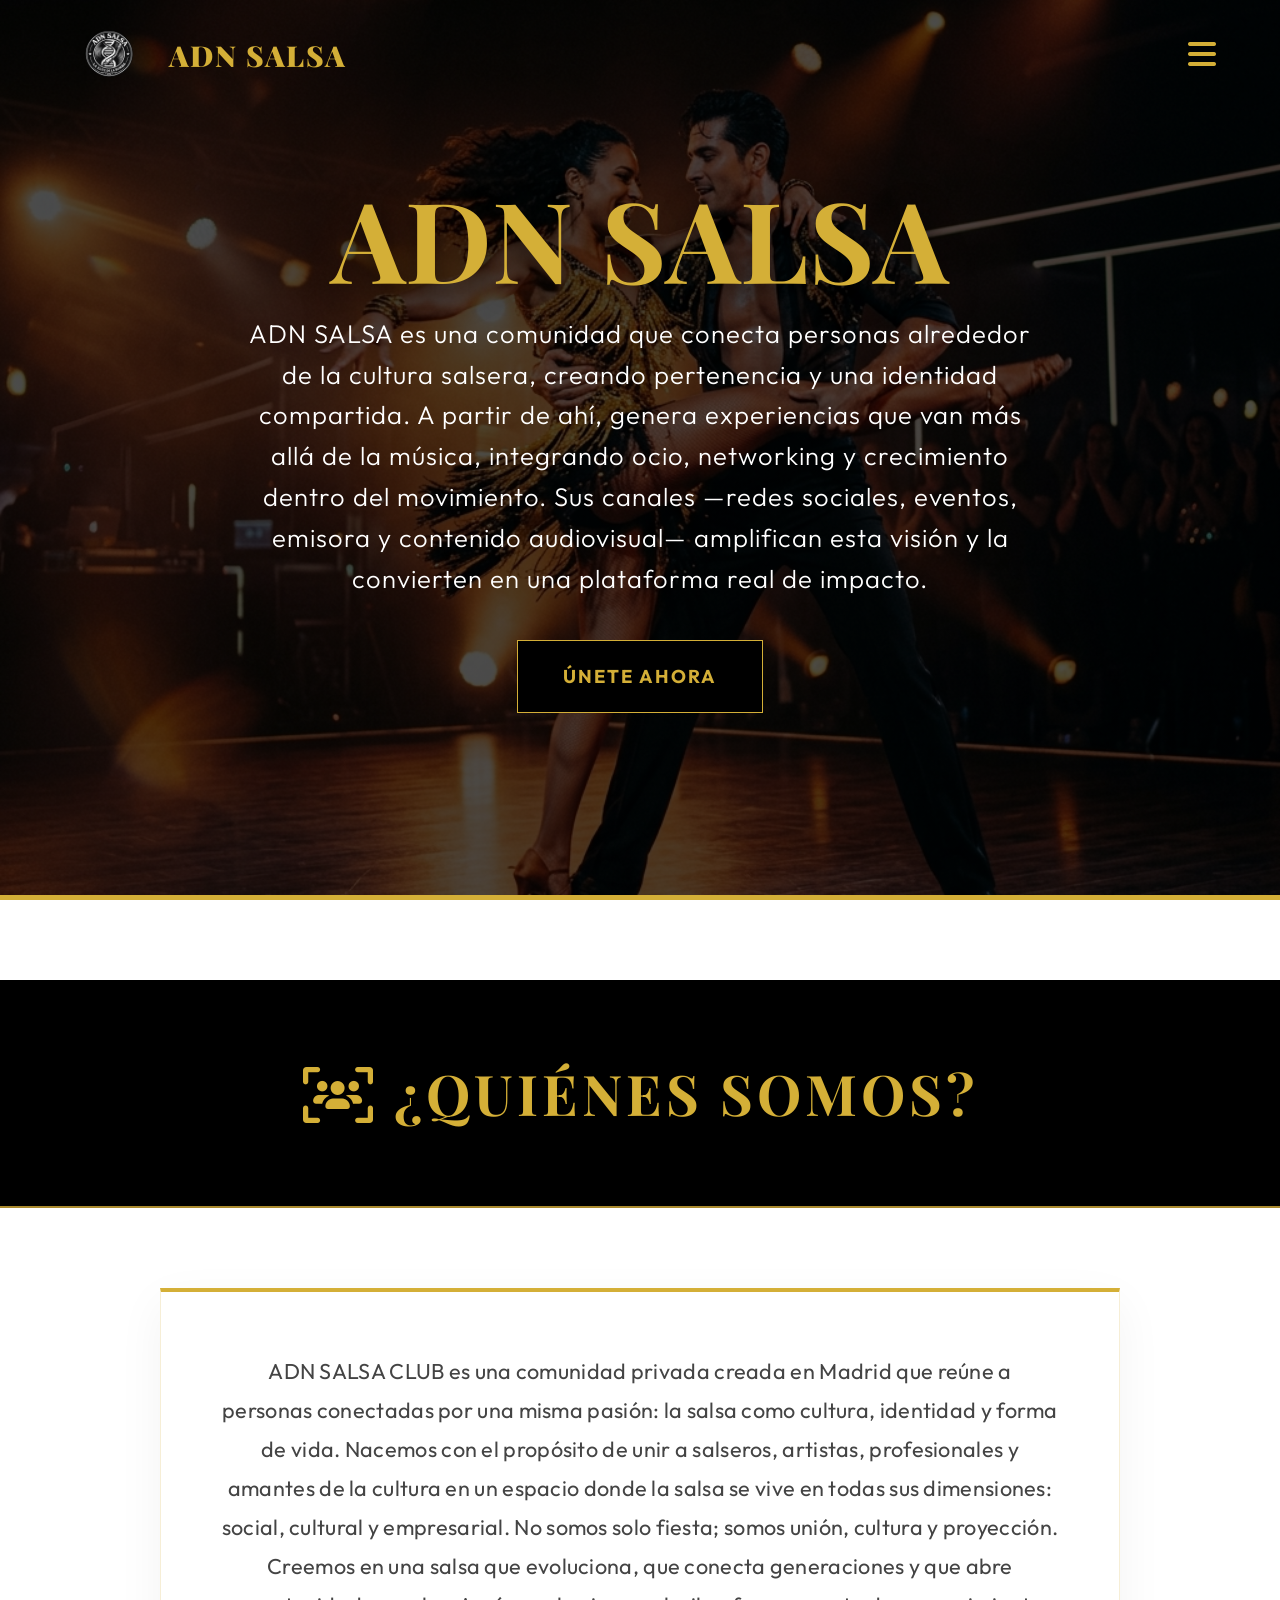
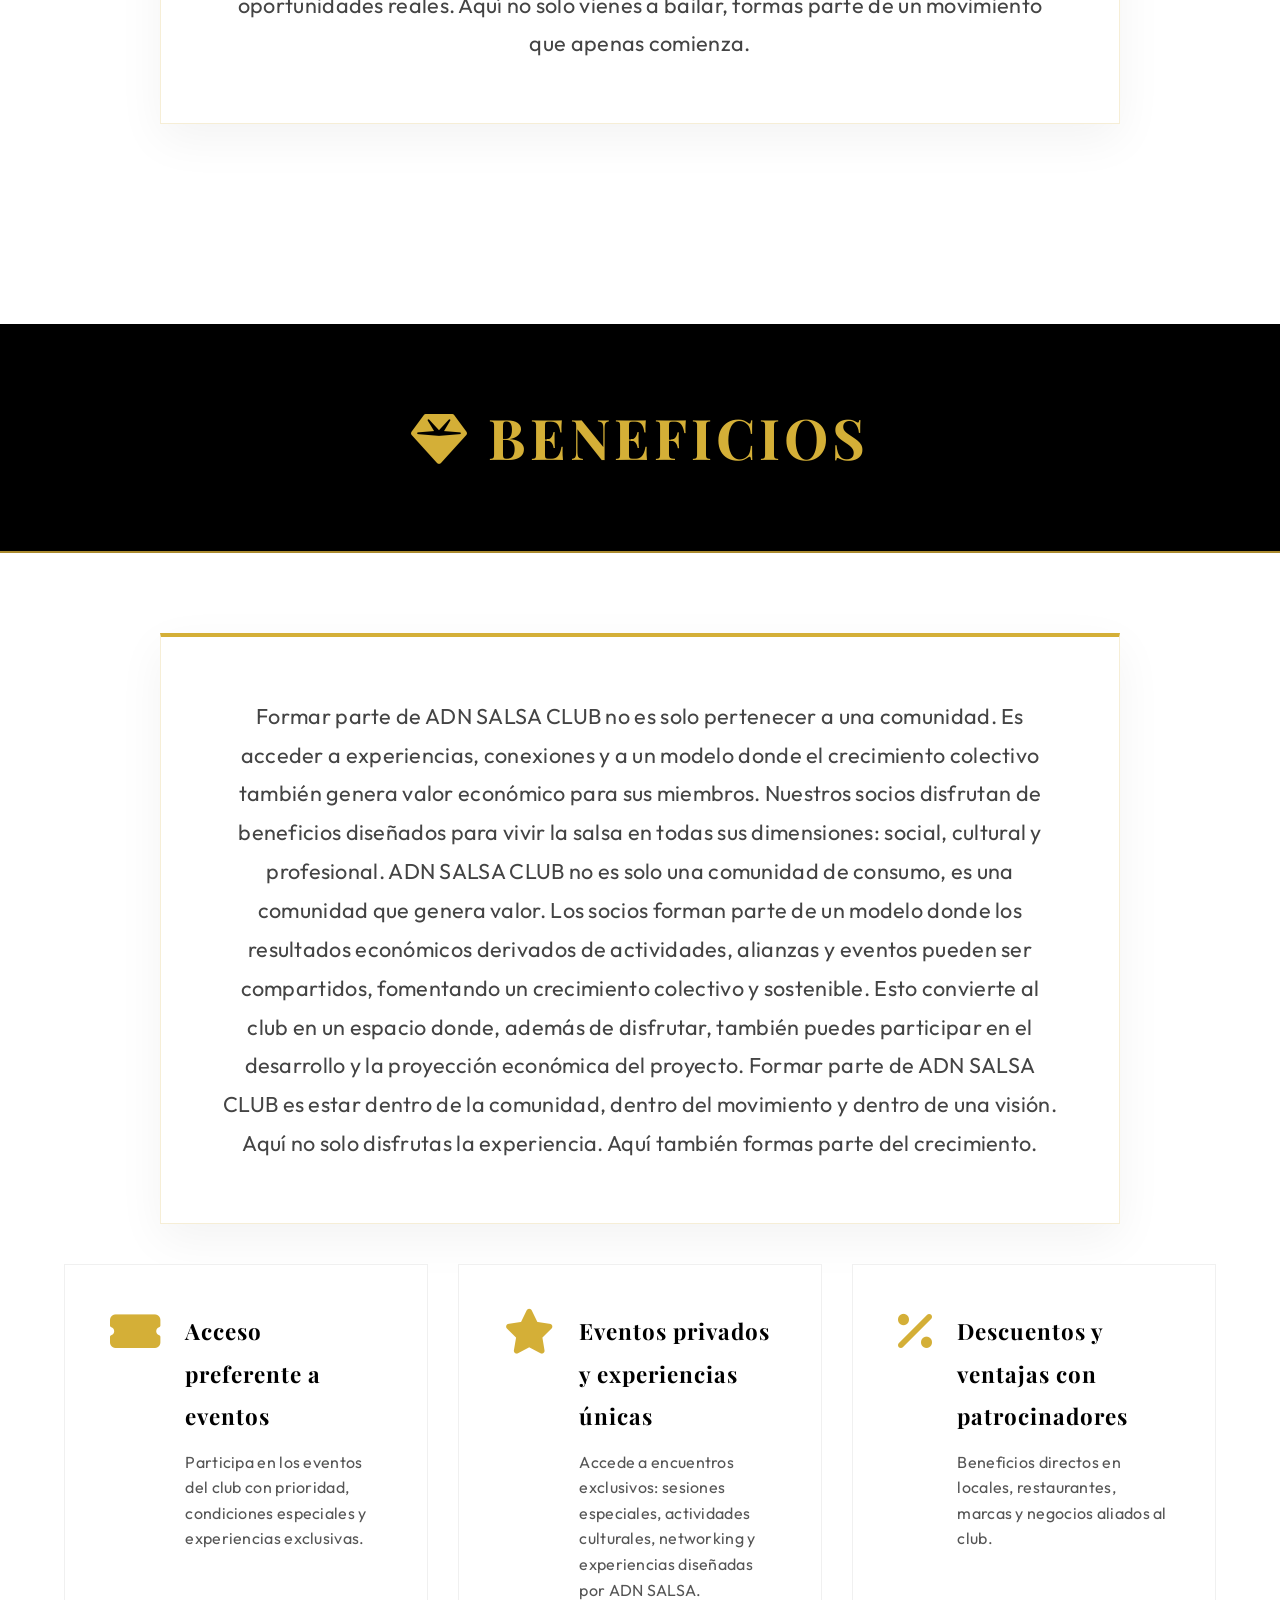
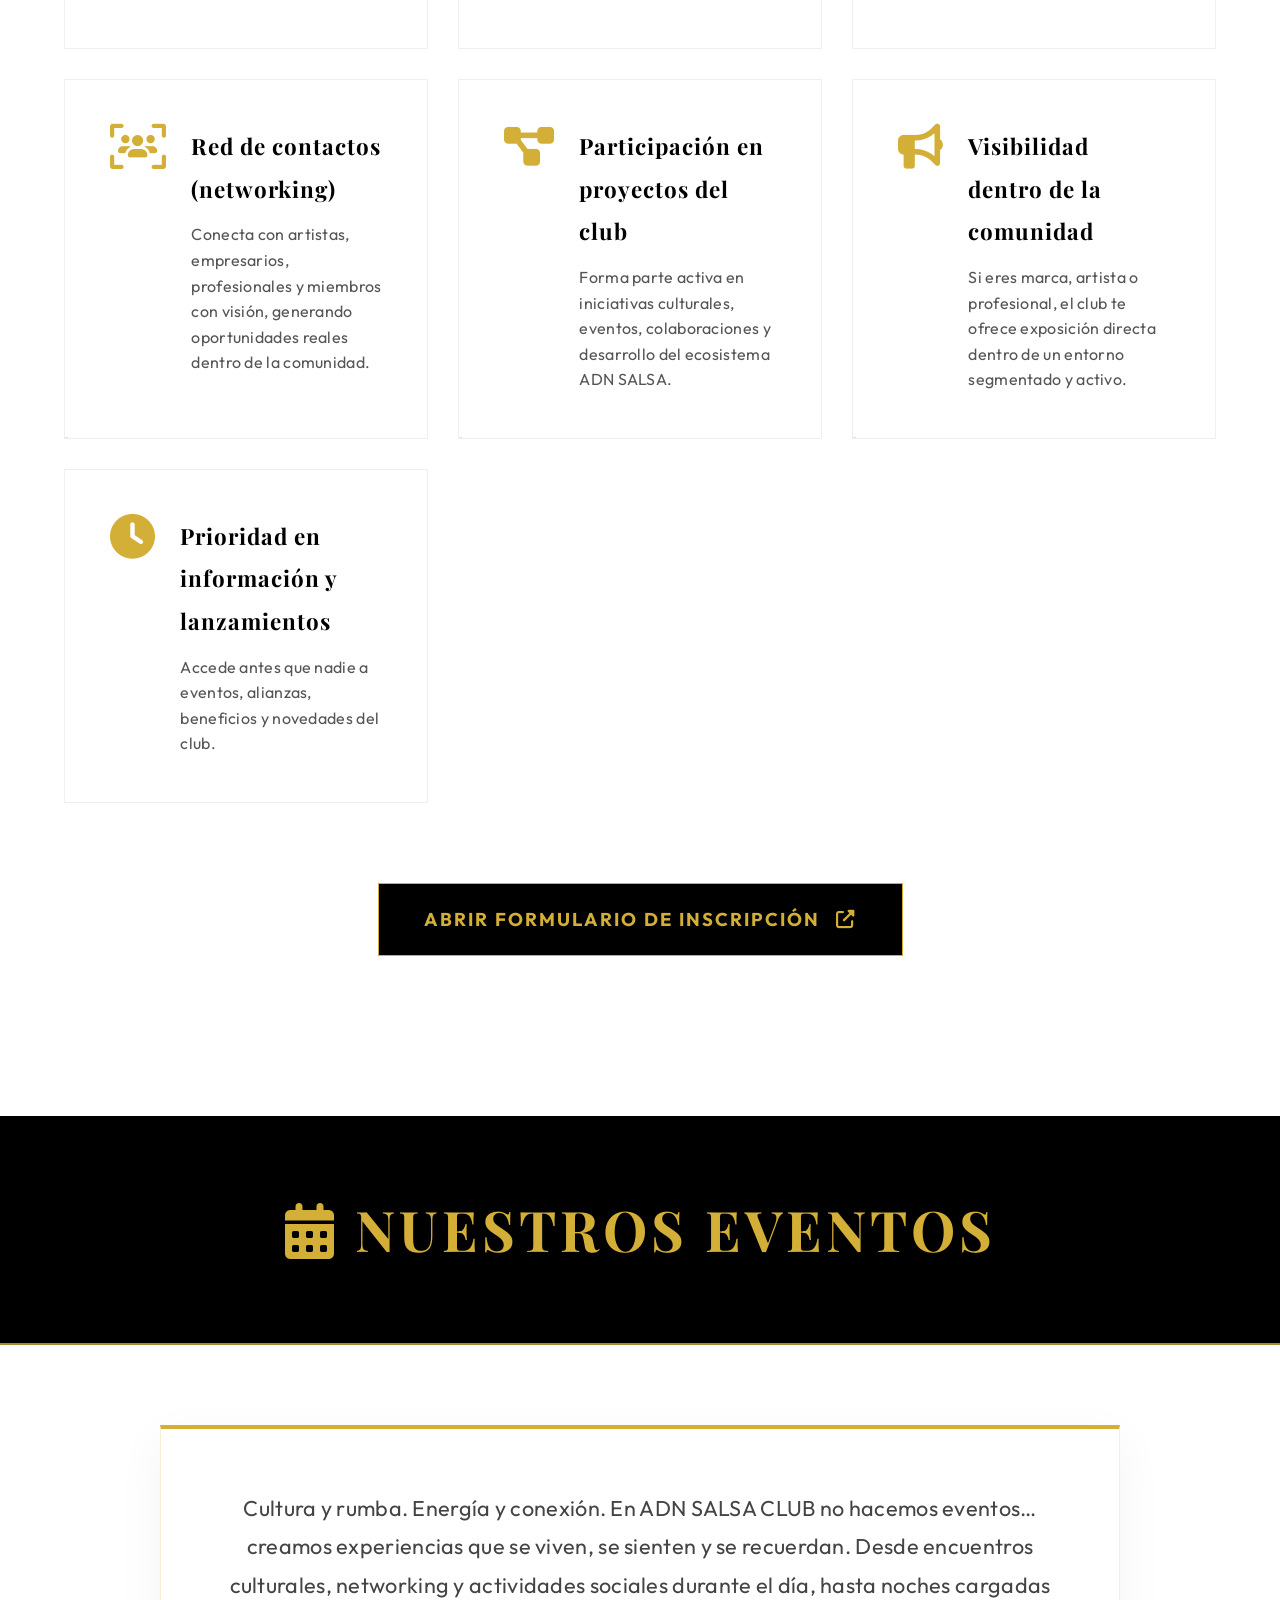
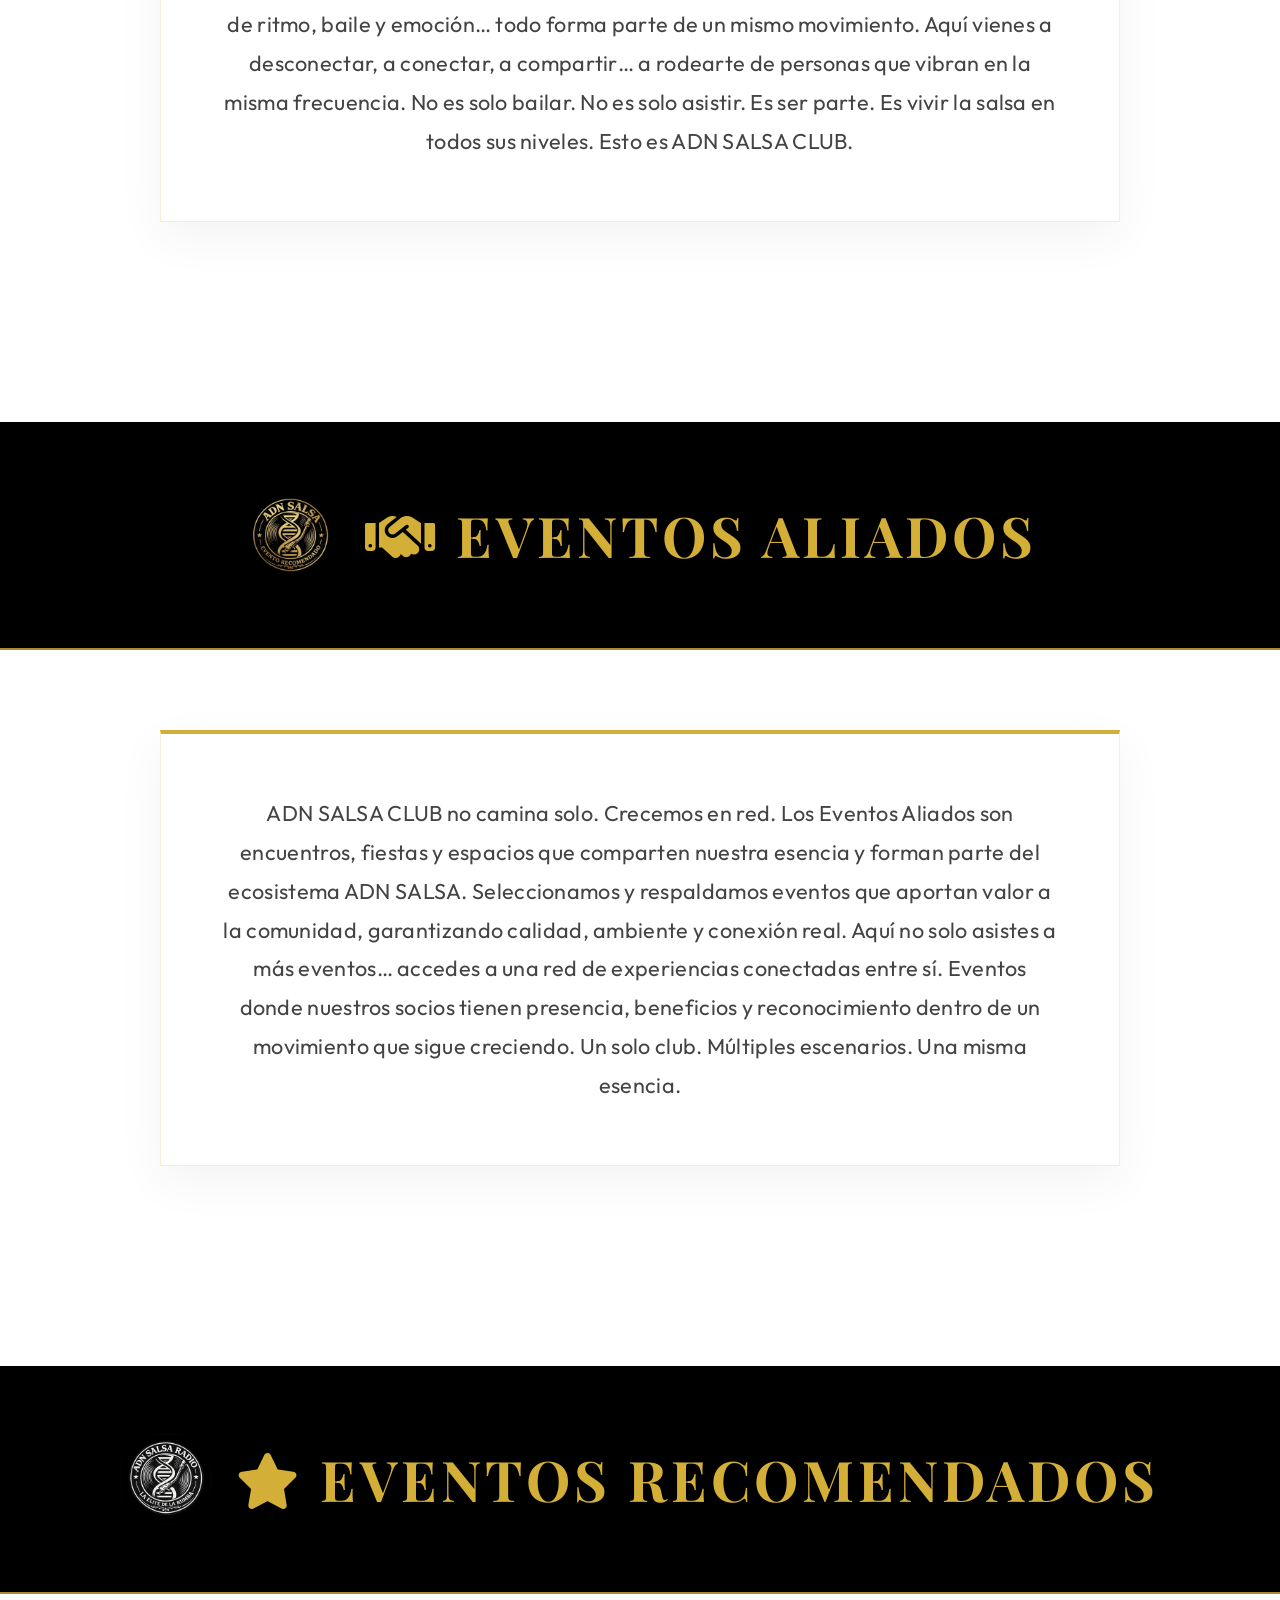
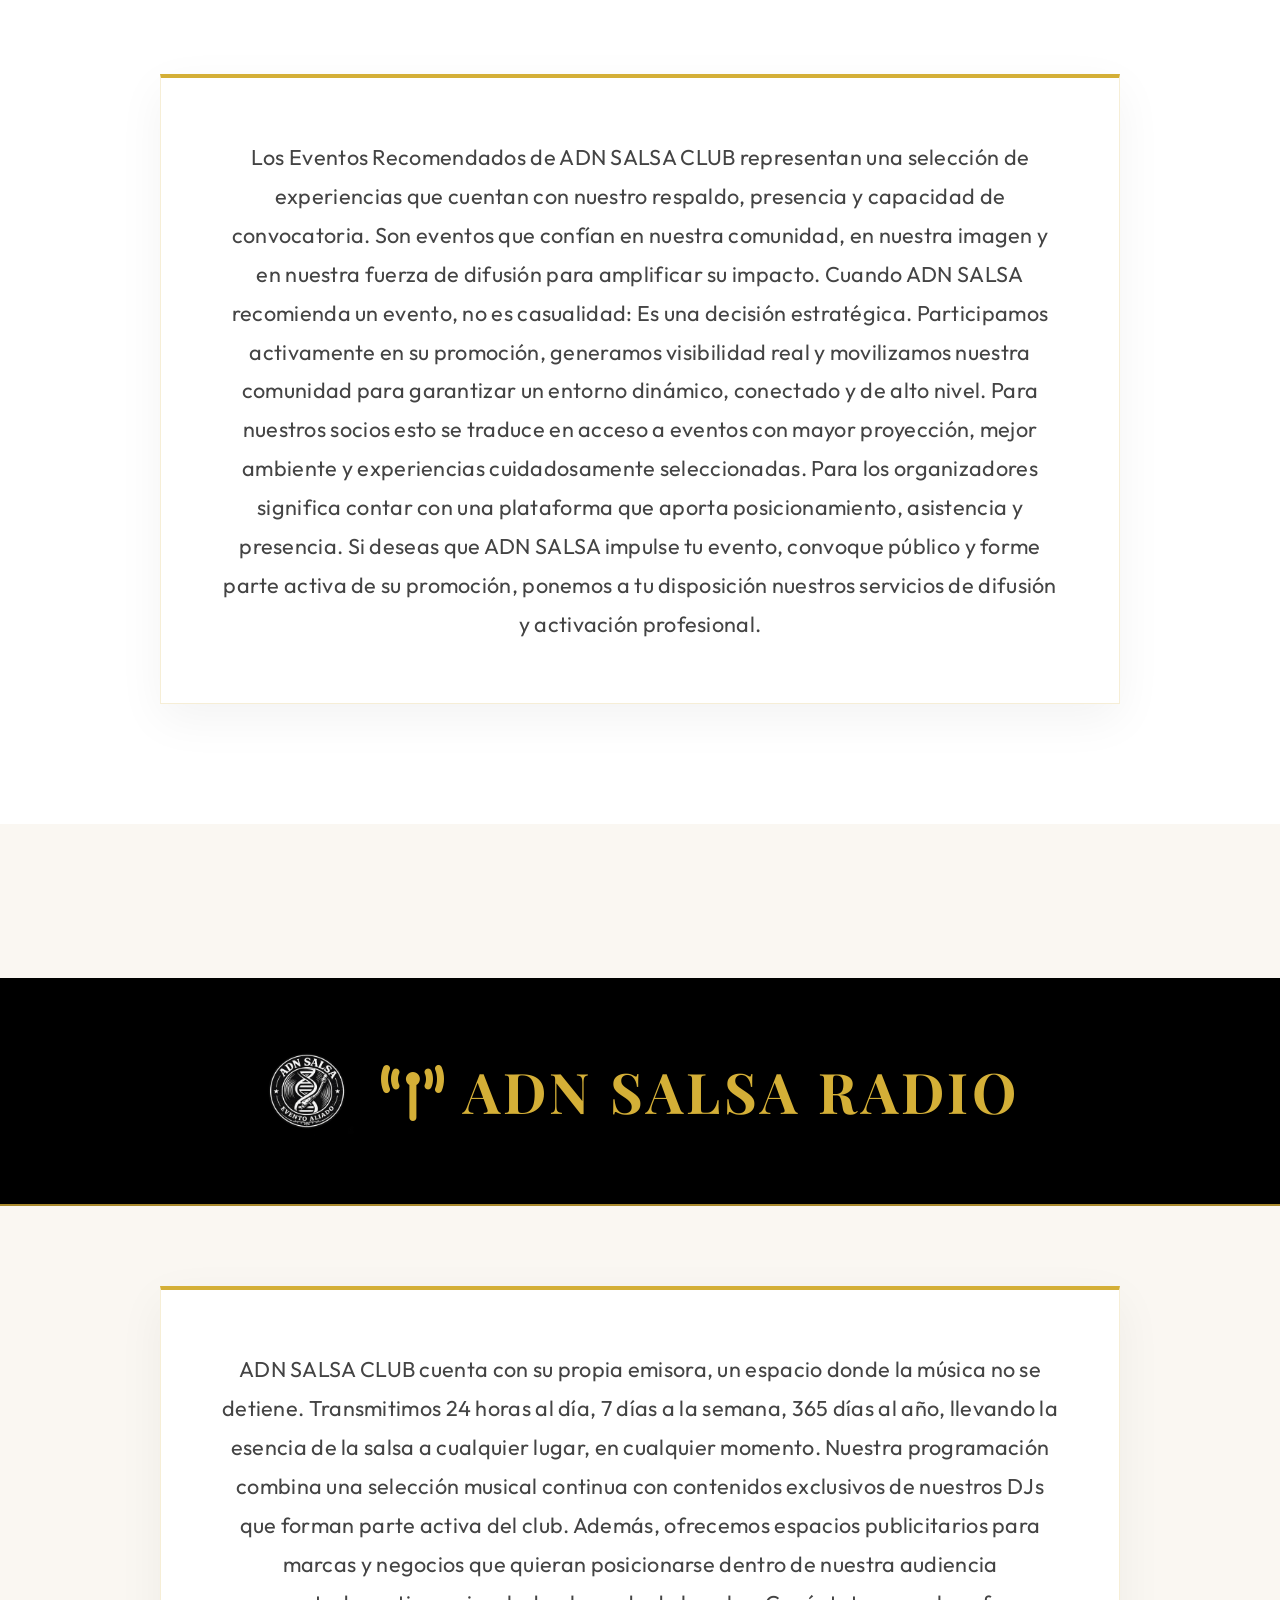
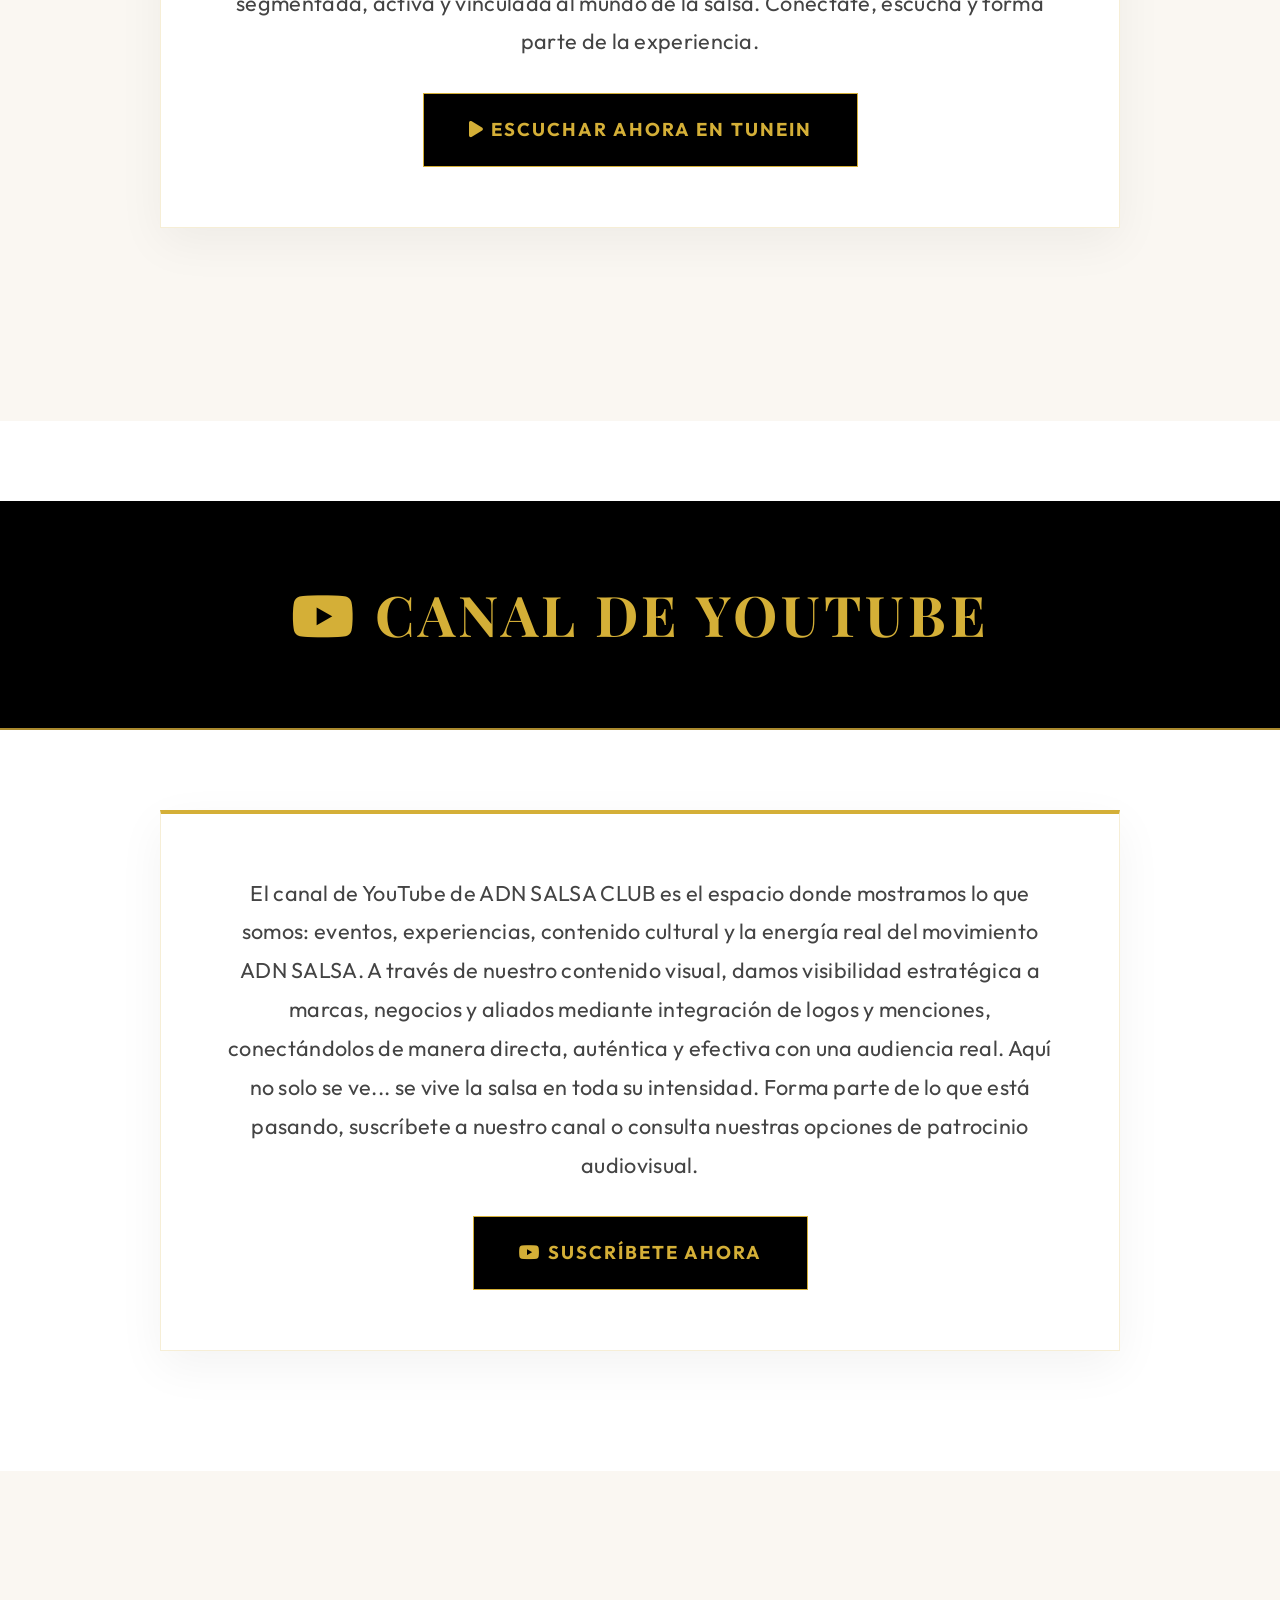
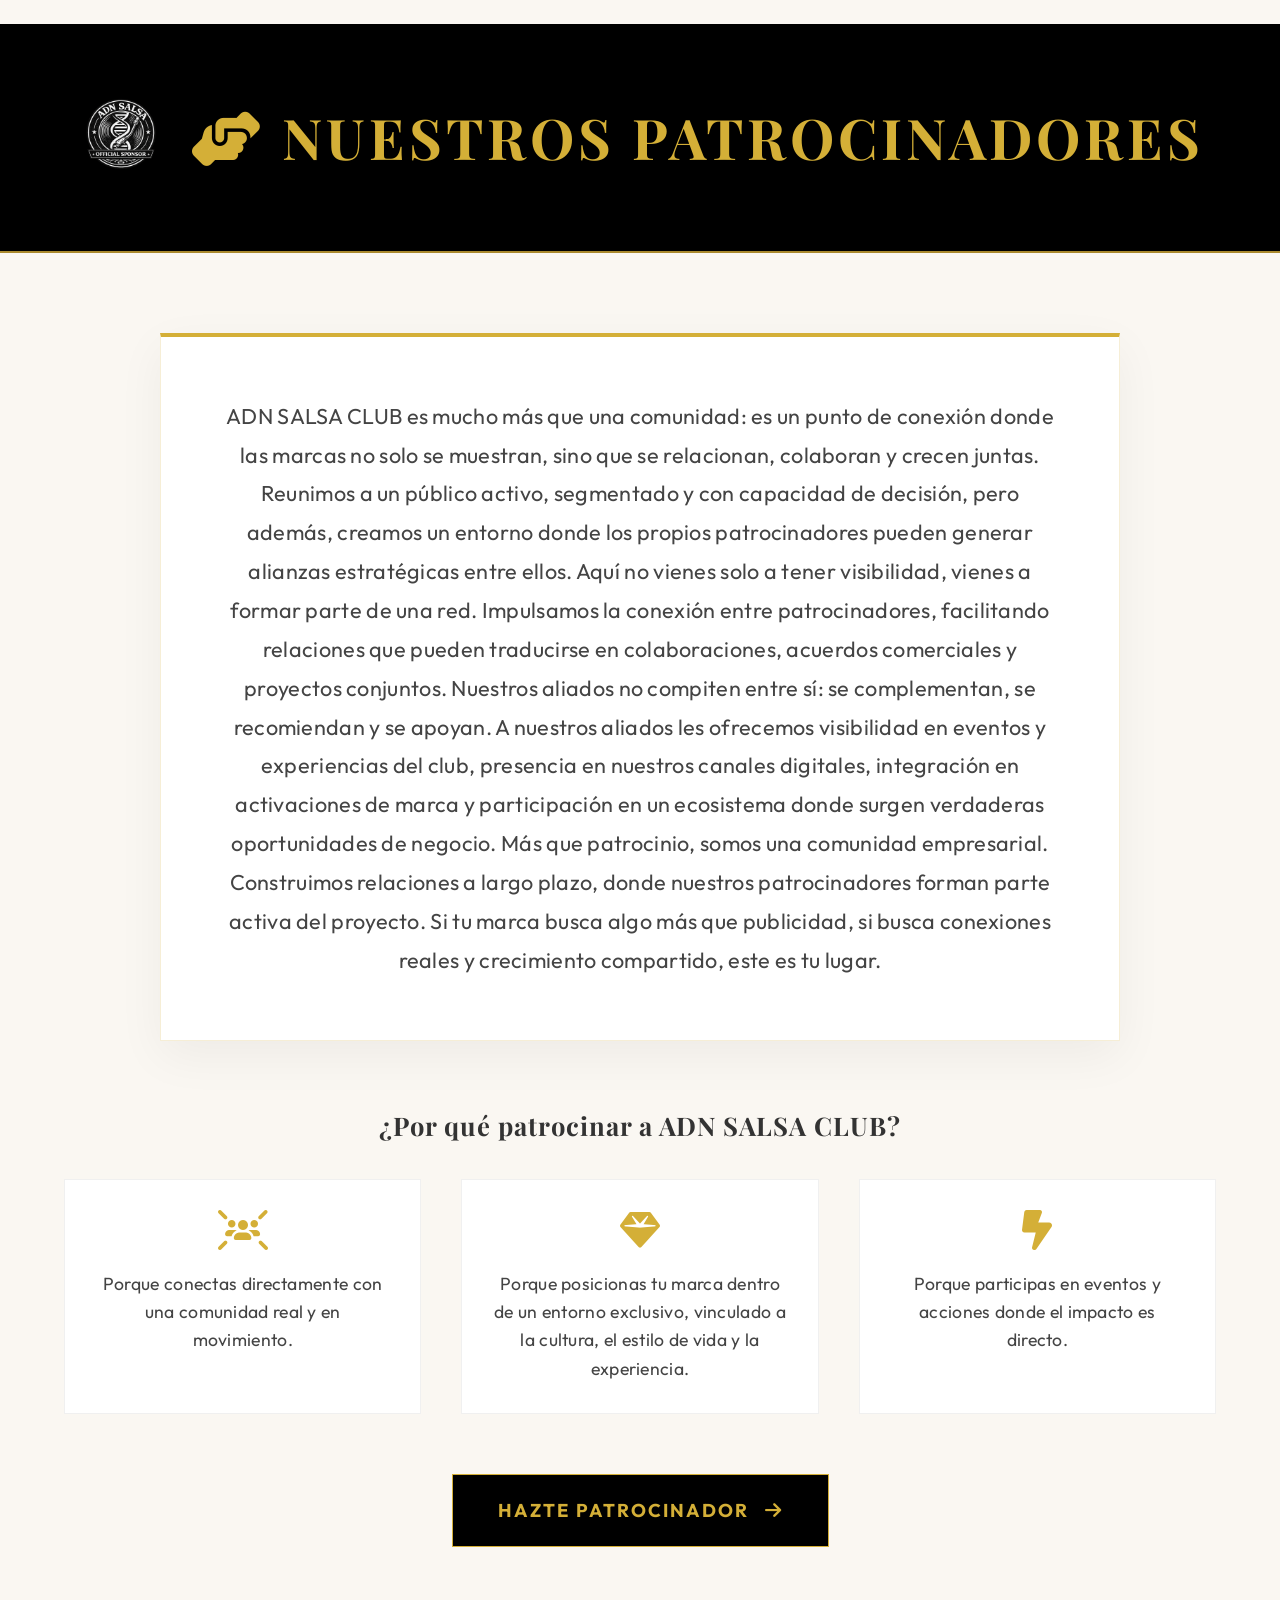
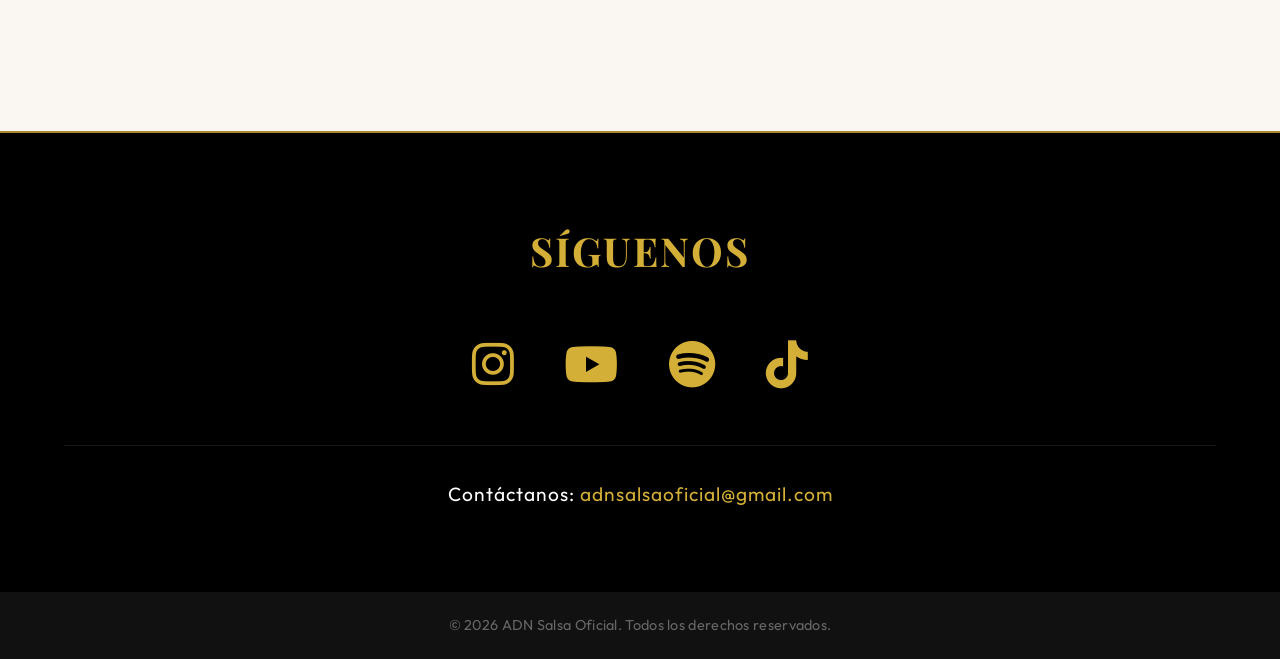
==== index.html @ 638c7413 "Cambio_1_4_4_2026" ====
<!DOCTYPE html>
<html lang="es">

<head>
    <meta charset="UTF-8">
    <meta name="viewport" content="width=device-width, initial-scale=1.0">
    <meta name="referrer" content="strict-origin-when-cross-origin">
    <title>ADN Salsa Oficial | Siente el Ritmo</title>
    <link rel="icon" type="image/png" href="images/ADNsalsa_logo.PNG">
    <link rel="stylesheet" href="styles.css">
    <link rel="stylesheet" href="https://cdnjs.cloudflare.com/ajax/libs/font-awesome/6.4.0/css/all.min.css">
</head>

<body>

    <header id="header">
        <div class="container">
            <nav>
                <div class="logo">
                    <img src="images/ADNsalsa_logo.PNG" alt="ADN Salsa Logo" class="logo-img">
                    <span>ADN SALSA</span>
                </div>
                <button class="mobile-nav-toggle" aria-label="Abrir menú">
                    <i class="fas fa-bars"></i>
                </button>
                <ul class="nav-links">
                    <li><a href="#about">¿QUIÉNES SOMOS?</a></li>
                    <li><a href="#benefits">BENEFICIOS</a></li>
                    <li><a href="#events">NUESTROS EVENTOS</a></li>
                    <li><a href="#allied-events">EVENTOS ALIADOS</a></li>
                    <li><a href="#recommended">EVENTOS RECOMENDADOS</a></li>
                    <li><a href="#emisora">ADN SALSA RADIO</a></li>
                    <li><a href="#youtube">CANAL DE YOUTUBE</a></li>
                    <li><a href="#patrocinadores">NUESTROS PATROCINADORES</a></li>
                </ul>
            </nav>
        </div>
    </header>

    <section class="hero">
        <div class="hero-content">
            <h1>ADN SALSA</h1>
            <p>ADN SALSA es una comunidad que conecta personas alrededor de la cultura salsera, creando pertenencia y
                una identidad compartida. A partir de ahí, genera experiencias que van más allá de la música, integrando
                ocio, networking y crecimiento dentro del movimiento. Sus canales —redes sociales, eventos, emisora y
                contenido audiovisual— amplifican esta visión y la convierten en una plataforma real de impacto.</p>
            <a href="#" class="btn btn-primary modal-trigger">ÚNETE AHORA</a>
        </div>
    </section>

    <!-- 1. Quienes Somos -->
    <section id="about" class="about bg-white">
        <div class="title-strip">
            <div class="container">
                <h2><i class="fas fa-users-viewfinder"></i> ¿Quiénes Somos?</h2>
            </div>
        </div>

        <div class="container">
            <div class="text-card reading-width reveal">
                <p class="texto-normal">ADN SALSA CLUB es una comunidad privada creada en Madrid que reúne a personas
                    conectadas por una misma pasión: la salsa como cultura, identidad y forma de vida. Nacemos con el
                    propósito de unir a salseros, artistas, profesionales y amantes de la cultura en un espacio donde la
                    salsa se vive en todas sus dimensiones: social, cultural y empresarial. No somos solo fiesta; somos
                    unión, cultura y proyección. Creemos en una salsa que evoluciona, que conecta generaciones y que
                    abre oportunidades reales. Aquí no solo vienes a bailar, formas parte de un movimiento que apenas
                    comienza.</p>
            </div>
        </div>
    </section>


    <!-- 2. Beneficios de Unirte -->
    <section id="benefits" class="benefits-section bg-accent">
        <div class="title-strip">
            <div class="container">
                <h2><i class="fas fa-gem"></i> Beneficios</h2>
            </div>
        </div>

        <div class="container">
            <div class="text-card reading-width reveal">
                <p class="texto-normal">Formar parte de ADN SALSA CLUB no es solo pertenecer a una comunidad. Es acceder
                    a experiencias, conexiones y a un modelo donde el crecimiento colectivo también genera valor
                    económico para sus miembros. Nuestros socios disfrutan de beneficios diseñados para vivir la salsa
                    en todas sus dimensiones: social, cultural y profesional. ADN SALSA CLUB no es solo una comunidad de
                    consumo, es una comunidad que genera valor. Los socios forman parte de un modelo donde los
                    resultados económicos derivados de actividades, alianzas y eventos pueden ser compartidos,
                    fomentando un crecimiento colectivo y sostenible. Esto convierte al club en un espacio donde, además
                    de disfrutar, también puedes participar en el desarrollo y la proyección económica del proyecto.
                    Formar parte de ADN SALSA CLUB es estar dentro de la comunidad, dentro del movimiento y dentro de
                    una visión. Aquí no solo disfrutas la experiencia. Aquí también formas parte del crecimiento.</p>
            </div>

            <!-- Part 2: Premium Benefits Grid -->
            <div class="benefits-grid-premium">
                <div class="benefit-card-premium reveal">
                    <i class="fas fa-ticket-alt"></i>
                    <div class="benefit-item-content">
                        <h3>Acceso preferente a eventos</h3>
                        <p>Participa en los eventos del club con prioridad, condiciones especiales y experiencias
                            exclusivas.</p>
                    </div>
                </div>

                <div class="benefit-card-premium reveal">
                    <i class="fas fa-star"></i>
                    <div class="benefit-item-content">
                        <h3>Eventos privados y experiencias únicas</h3>
                        <p>Accede a encuentros exclusivos: sesiones especiales, actividades culturales, networking y
                            experiencias diseñadas por ADN SALSA.</p>
                    </div>
                </div>

                <div class="benefit-card-premium reveal">
                    <i class="fas fa-percent"></i>
                    <div class="benefit-item-content">
                        <h3>Descuentos y ventajas con patrocinadores</h3>
                        <p>Beneficios directos en locales, restaurantes, marcas y negocios aliados al club.</p>
                    </div>
                </div>

                <div class="benefit-card-premium reveal">
                    <i class="fas fa-users-viewfinder"></i>
                    <div class="benefit-item-content">
                        <h3>Red de contactos (networking)</h3>
                        <p>Conecta con artistas, empresarios, profesionales y miembros con visión, generando
                            oportunidades reales dentro de la comunidad.</p>
                    </div>
                </div>

                <div class="benefit-card-premium reveal">
                    <i class="fas fa-diagram-project"></i>
                    <div class="benefit-item-content">
                        <h3>Participación en proyectos del club</h3>
                        <p>Forma parte activa en iniciativas culturales, eventos, colaboraciones y desarrollo del
                            ecosistema ADN SALSA.</p>
                    </div>
                </div>

                <div class="benefit-card-premium reveal">
                    <i class="fas fa-bullhorn"></i>
                    <div class="benefit-item-content">
                        <h3>Visibilidad dentro de la comunidad</h3>
                        <p>Si eres marca, artista o profesional, el club te ofrece exposición directa dentro de un
                            entorno segmentado y activo.</p>
                    </div>
                </div>

                <div class="benefit-card-premium reveal">
                    <i class="fas fa-clock"></i>
                    <div class="benefit-item-content">
                        <h3>Prioridad en información y lanzamientos</h3>
                        <p>Accede antes que nadie a eventos, alianzas, beneficios y novedades del club.</p>
                    </div>
                </div>
            </div>

            <div style="text-align: center; margin-top: 40px;">
                <a href="#" class="btn btn-primary modal-trigger">
                    ABRIR FORMULARIO DE INSCRIPCIÓN <i class="fas fa-external-link-alt"
                        style="margin-left: 10px;"></i>
                </a>
            </div>

        </div>
    </section>

    <!-- 4. Carousel Eventos con Imagenes Fijas con Links a YT -->
    <section id="events" class="events-section bg-white">
        <div class="title-strip">
            <div class="container">
                <h2><i class="fas fa-calendar-alt"></i> Nuestros Eventos</h2>
            </div>
        </div>

        <div class="container">
            <div class="text-card reading-width reveal">
                <p class="texto-normal">Cultura y rumba. Energía y conexión. En ADN SALSA CLUB no hacemos eventos…
                    creamos experiencias que se viven, se sienten y se recuerdan. Desde encuentros culturales,
                    networking y actividades sociales durante el día, hasta noches cargadas de ritmo, baile y emoción…
                    todo forma parte de un mismo movimiento. Aquí vienes a desconectar, a conectar, a compartir… a
                    rodearte de personas que vibran en la misma frecuencia. No es solo bailar. No es solo asistir. Es
                    ser parte. Es vivir la salsa en todos sus niveles. Esto es ADN SALSA CLUB.</p>
            </div>
        </div>
    </section>

    <!-- [NEW] Eventos Aliados -->
    <section id="allied-events" class="events-section bg-accent">
        <div class="title-strip">
            <div class="container title-with-logo">
                <img src="images/IMG_1008.PNG" alt="Evento Aliado Logo" class="section-logo">
                <h2><i class="fas fa-handshake"></i> Eventos Aliados</h2>
            </div>
        </div>

        <div class="container">
            <div class="text-card reading-width reveal">
                <p class="texto-normal">ADN SALSA CLUB no camina solo. Crecemos en red. Los Eventos Aliados son
                    encuentros, fiestas y espacios que comparten nuestra esencia y forman parte del ecosistema ADN
                    SALSA. Seleccionamos y respaldamos eventos que aportan valor a la comunidad, garantizando calidad,
                    ambiente y conexión real. Aquí no solo asistes a más eventos… accedes a una red de experiencias
                    conectadas entre sí. Eventos donde nuestros socios tienen presencia, beneficios y reconocimiento
                    dentro de un movimiento que sigue creciendo. Un solo club. Múltiples escenarios. Una misma esencia.
                </p>
            </div>
        </div>
    </section>

    <!-- 5. Carousel Eventos Recomendados -->
    <section id="recommended" class="events-section bg-white">
        <div class="title-strip">
            <div class="container title-with-logo">
                <img src="images/IMG_1234.PNG" alt="Eventos Recomendados Logo" class="section-logo">
                <h2><i class="fas fa-star"></i> Eventos Recomendados</h2>
            </div>
        </div>

        <div class="container">
            <div class="text-card reading-width reveal" style="text-align: center;">
                <p class="texto-normal">Los Eventos Recomendados de ADN SALSA CLUB representan una selección de
                    experiencias que cuentan con nuestro respaldo, presencia y capacidad de convocatoria. Son eventos
                    que confían en nuestra comunidad, en nuestra imagen y en nuestra fuerza de difusión para amplificar
                    su impacto. Cuando ADN SALSA recomienda un evento, no es casualidad: Es una decisión estratégica.
                    Participamos activamente en su promoción, generamos visibilidad real y movilizamos nuestra comunidad
                    para garantizar un entorno dinámico, conectado y de alto nivel. Para nuestros socios esto se traduce
                    en acceso a eventos con mayor proyección, mejor ambiente y experiencias cuidadosamente
                    seleccionadas. Para los organizadores significa contar con una plataforma que aporta
                    posicionamiento, asistencia y presencia. Si deseas que ADN SALSA impulse tu evento, convoque público
                    y forme parte activa de su promoción, ponemos a tu disposición nuestros servicios de difusión y
                    activación profesional.</p>


            </div>
        </div>
    </section>

    <!-- [NEW] Nuestra Emisora -->
    <section id="emisora" class="emisora-section bg-accent">
        <div class="title-strip">
            <div class="container title-with-logo">
                <img src="images/IMG_1007.PNG" alt="Adn Salsa Radio Logo" class="section-logo">
                <h2><i class="fas fa-tower-broadcast"></i> ADN SALSA RADIO</h2>
            </div>
        </div>

        <div class="container reveal" style="text-align: center;">
            <div class="text-card reading-width">
                <p class="texto-normal">ADN SALSA CLUB cuenta con su propia emisora, un espacio donde la música no se
                    detiene. Transmitimos 24 horas al día, 7 días a la semana, 365 días al año, llevando la esencia de
                    la salsa a cualquier lugar, en cualquier momento. Nuestra programación combina una selección musical
                    continua con contenidos exclusivos de nuestros DJs que forman parte activa del club. Además,
                    ofrecemos espacios publicitarios para marcas y negocios que quieran posicionarse dentro de nuestra
                    audiencia segmentada, activa y vinculada al mundo de la salsa. Conéctate, escucha y forma parte de
                    la experiencia.</p>

                <div style="text-align: center; margin-top: 30px;">
                    <a href="https://tunein.com/radio/ADN-SALSA-RADIO-s354577/" target="_blank" class="btn btn-primary">
                        <i class="fas fa-play"></i> ESCUCHAR AHORA EN TUNEIN
                    </a>
                </div>
            </div>
        </div>
    </section>

    <!-- [NEW] Nuestro Canal YouTube -->
    <section id="youtube" class="youtube-section bg-white">
        <div class="title-strip">
            <div class="container">
                <h2><i class="fab fa-youtube"></i> CANAL DE YOUTUBE</h2>
            </div>
        </div>

        <div class="container reveal" style="text-align: center;">
            <div class="text-card reading-width">
                <p class="texto-normal">El canal de YouTube de ADN SALSA CLUB es el espacio donde mostramos lo que
                    somos: eventos, experiencias, contenido cultural y la energía real del movimiento ADN SALSA. A
                    través de nuestro contenido visual, damos visibilidad estratégica a marcas, negocios y aliados
                    mediante integración de logos y menciones, conectándolos de manera directa, auténtica y efectiva con
                    una audiencia real. Aquí no solo se ve... se vive la salsa en toda su intensidad. Forma parte de lo
                    que está pasando, suscríbete a nuestro canal o consulta nuestras opciones de patrocinio audiovisual.
                </p>

                <div style="text-align: center; margin-top: 30px;">
                    <a href="https://www.youtube.com/channel/UC-your-channel-id" target="_blank"
                        class="btn btn-primary">
                        <i class="fab fa-youtube"></i> SUSCRÍBETE AHORA
                    </a>
                </div>
            </div>
        </div>
    </section>

    <!-- [NEW] Nuestros Patrocinadores -->
    <section id="patrocinadores" class="sponsors-section bg-accent">
        <div class="title-strip">
            <div class="container title-with-logo">
                <img src="images/IMG_1483.PNG" alt="Nuestros Patrocinadores Logo" class="section-logo">
                <h2><i class="fas fa-handshake-angle"></i> Nuestros Patrocinadores</h2>
            </div>
        </div>

        <div class="container">
            <div class="text-card reading-width reveal" style="text-align: center;">
                <p class="texto-normal">ADN SALSA CLUB es mucho más que una comunidad: es un punto de conexión donde las
                    marcas no solo se muestran, sino que se relacionan, colaboran y crecen juntas. Reunimos a un público
                    activo, segmentado y con capacidad de decisión, pero además, creamos un entorno donde los propios
                    patrocinadores pueden generar alianzas estratégicas entre ellos. Aquí no vienes solo a tener
                    visibilidad, vienes a formar parte de una red. Impulsamos la conexión entre patrocinadores,
                    facilitando relaciones que pueden traducirse en colaboraciones, acuerdos comerciales y proyectos
                    conjuntos. Nuestros aliados no compiten entre sí: se complementan, se recomiendan y se apoyan. A
                    nuestros aliados les ofrecemos visibilidad en eventos y experiencias del club, presencia en nuestros
                    canales digitales, integración en activaciones de marca y participación en un ecosistema donde
                    surgen verdaderas oportunidades de negocio. Más que patrocinio, somos una comunidad empresarial.
                    Construimos relaciones a largo plazo, donde nuestros patrocinadores forman parte activa del
                    proyecto. Si tu marca busca algo más que publicidad, si busca conexiones reales y crecimiento
                    compartido, este es tu lugar.</p>
            </div>

            <!-- Part 2: Why Join? -->
            <div class="sponsorship-why-container reveal" style="margin-top: 60px;">
                <h2 style="color: #333; font-size: 1.6rem; text-transform: none; text-align: center;">¿Por qué
                    patrocinar a ADN SALSA CLUB?</h2>
                <div class="why-grid">
                    <div class="why-item">
                        <i class="fas fa-users-rays"></i>
                        <p>Porque conectas directamente con una comunidad real y en movimiento.</p>
                    </div>
                    <div class="why-item">
                        <i class="fas fa-gem"></i>
                        <p>Porque posicionas tu marca dentro de un entorno exclusivo, vinculado a la cultura, el estilo
                            de vida y la experiencia.</p>
                    </div>
                    <div class="why-item">
                        <i class="fas fa-bolt-lightning"></i>
                        <p>Porque participas en eventos y acciones donde el impacto es directo.</p>
                    </div>
                </div>
            </div>

            <div style="text-align: center; margin-top: 50px; margin-bottom: 30px;">
                <a href="#" class="btn btn-primary modal-trigger">
                    HAZTE PATROCINADOR <i class="fas fa-arrow-right"
                        style="margin-left: 10px;"></i>
                </a>
            </div>
        </div>
    </section>

    <!-- 3. Links para YT, TK, Instagram -->
    <section class="social-section bg-dark">
        <div class="container">
            <h2
                style="font-family: var(--font-heading); font-size: 2.5rem; text-transform: uppercase; letter-spacing: 2px;">
                SÍGUENOS</h2>
            <div class="social-links"
                style="margin-top: 40px; display: flex; justify-content: center; gap: 50px; flex-wrap: wrap;">
                <a href="https://www.instagram.com/adnsalsaoficial?igsh=MTNpOXltem5ydzh3Mw==" target="_blank"
                    class="social-link" aria-label="Instagram"><i class="fab fa-instagram"
                        style="font-size: 3rem;"></i></a>
                <a href="#" target="_blank" class="social-link" aria-label="YouTube"><i class="fab fa-youtube"
                        style="font-size: 3rem;"></i></a>
                <a href="#" target="_blank" class="social-link" aria-label="Spotify"><i class="fab fa-spotify"
                        style="font-size: 3rem;"></i></a>
                <a href="https://www.tiktok.com/@adnsalsaoficial?_r=1&_t=ZS-959fMCPkSSz" target="_blank"
                    class="social-link" aria-label="TikTok"><i class="fab fa-tiktok" style="font-size: 3rem;"></i></a>
            </div>

            <div
                style="text-align: center; margin-top: 40px; border-top: 1px solid rgba(255,255,255,0.1); padding-top: 30px;">
                <p style="color: var(--white); font-size: 1.2rem; font-family: var(--font-body); letter-spacing: 1px;">
                    Contáctanos: <a href="mailto:adnsalsaoficial@gmail.com"
                        style="color: var(--primary); text-decoration: none;">adnsalsaoficial@gmail.com</a></p>
            </div>
        </div>
    </section>

    <!-- MEMBERSHIP MODAL -->
    <div id="membership-modal" class="modal-overlay">
        <div class="modal-content">
            <span class="modal-close-icon" id="close-modal">&times;</span>

            <div class="modal-header">
                <h2>ADN SALSA CLUB</h2>
            </div>

            <div class="modal-body">
                <p style="font-size: 1.25rem; font-weight: 600; color: #FFF;">Forma parte de ADN SALSA CLUB y accede a
                    una comunidad privada donde la salsa se vive, se comparte y se proyecta.</p>

                <p style="margin-top: 20px;">Completa el formulario de inscripción y nuestro equipo se pondrá en
                    contacto contigo para finalizar el proceso de alta y gestionar el pago de la membresía.</p>

                <div class="membership-price-tag">
                    Membresía anual: 50€
                </div>

                <div style="text-align: left; max-width: 500px; margin: 0 auto;">
                    <p
                        style="color: var(--primary); font-weight: 700; text-transform: uppercase; letter-spacing: 1px; margin-bottom: 20px;">
                        Incluye:</p>
                    <ul class="membership-list">
                        <li><i class="fas fa-id-card"></i> Tarjeta oficial de socio</li>
                        <li><i class="fas fa-shirt"></i> Camiseta oficial ADN SALSA CLUB</li>
                        <li><i class="fas fa-calendar-check"></i> Acceso a eventos del club con condiciones preferentes
                        </li>
                        <li><i class="fas fa-ticket-alt"></i> Entradas gratuitas en determinados eventos (según
                            condiciones específicas)</li>
                    </ul>
                </div>

                <div
                    style="font-size: 0.9rem; color: #777; margin-top: 30px; text-align: left; background: rgba(255,255,255,0.03); padding: 20px; border-radius: 5px;">
                    <p>Las condiciones de acceso a eventos pueden variar en función del tipo de evento, aforo y
                        características del mismo.</p>
                    <p style="margin-top: 10px;">ADN SALSA CLUB se reserva el derecho de admisión y permanencia, con el
                        objetivo de garantizar un entorno adecuado para toda la comunidad.</p>
                </div>

                <div class="modal-closing-manifesto">
                    <p style="color: #FFF; font-size: 1.3rem; margin-bottom: 10px;">Da el paso. Forma parte.</p>
                    <p style="letter-spacing: 2px; text-transform: uppercase; font-size: 0.85rem;">ADN SALSA CLUB no es
                        para todos…<br>es para quienes entienden lo que significa pertenecer.</p>
                </div>
            </div>

            <div class="modal-footer">
                <a href="https://forms.gle/6VKaLZiStNM4Mdg49" target="_blank" class="btn btn-primary">
                    IR AL FORMULARIO DE INSCRIPCIÓN <i class="fas fa-arrow-right"></i>
                </a>
            </div>
        </div>
    </div>

    <footer>
        <div class="container">
            <p>&copy; 2026 ADN Salsa Oficial. Todos los derechos reservados.</p>
        </div>
    </footer>

    <script src="script.js"></script>
</body>

</html>
---- styles.css ----
@import url('https://fonts.googleapis.com/css2?family=Outfit:wght@300;400;600;700&family=Playfair+Display:ital,wght@0,400..900;1,400..900&display=swap');

:root {
    --primary: #D4AF37;
    /* Metallic Gold */
    --primary-dark: #AA8A2E;
    --primary-light: #F9E076;
    --bg-light: #FFFFFF;
    --bg-accent: #FAF7F2; /* Subtle Gold-tinted White */
    --dark: #000000;
    --soft-dark: #111111;
    --white: #FFFFFF;
    --glass: rgba(0, 0, 0, 0.7);
    --shadow: 0 20px 40px rgba(0, 0, 0, 0.15);
    --transition: all 0.5s cubic-bezier(0.4, 0, 0.2, 1);
    --font-heading: 'Playfair Display', serif;
    --font-body: 'Outfit', sans-serif;
    --gold-gradient: linear-gradient(135deg, #D4AF37 0%, #F9E076 50%, #AA8A2E 100%);
    
    /* Fluid Typography */
    --fs-h1: clamp(2.5rem, 8vw + 1rem, 7rem);
    --fs-h2: clamp(1.8rem, 4vw + 0.5rem, 3.5rem);
    --fs-h3: clamp(1.6rem, 3vw + 0.5rem, 2.8rem);
    --fs-body: clamp(0.95rem, 1.2vw + 0.2rem, 1.25rem);
    --fs-small: clamp(0.8rem, 1vw, 1rem);
    
    /* Layout */
    --header-height: 90px;
    --section-padding: clamp(80px, 12vw, 160px); /* Increased section separation */
}

* {
    margin: 0;
    padding: 0;
    box-sizing: border-box;
}

body {
    font-family: var(--font-body);
    background-color: var(--bg-light);
    color: var(--dark);
    line-height: 1.9; /* Increased for breathing room */
    overflow-x: hidden;
    font-size: var(--fs-body);
    letter-spacing: 0.3px;
}

h1,
h2,
h3 {
    font-family: var(--font-heading);
    font-weight: 700;
    letter-spacing: 1px;
}

/* Animations */
@keyframes fadeInUp {
    from {
        opacity: 0;
        transform: translateY(30px);
    }

    to {
        opacity: 1;
        transform: translateY(0);
    }
}

.reveal {
    opacity: 0;
    transform: translateY(20px);
    transition: var(--transition);
}

.reveal.active {
    opacity: 1;
    transform: translateY(0);
}

/* Title Strip Implementation */
.title-strip {
    background: var(--dark);
    color: var(--primary);
    padding: clamp(30px, 6vw, 60px) 0;
    text-align: center;
    width: 100%;
    margin-bottom: clamp(40px, 8vw, 80px);
    border-bottom: 2px solid var(--primary-dark);
    position: relative;
    z-index: 2;
}

.title-strip h2 {
    font-size: var(--fs-h2);
    text-transform: uppercase;
    margin: 0;
    letter-spacing: 4px;
}

.title-with-logo {
    display: flex;
    align-items: center;
    justify-content: center;
    gap: 25px;
    flex-wrap: wrap;
}

.section-logo {
    height: clamp(50px, 8vw, 90px);
    width: auto;
    object-fit: contain;
}

/* Global Text Standard */
.texto-normal {
    font-size: 1.35rem;
    line-height: 1.8;
    color: #555;
    max-width: 850px;
    margin: 0 auto 1.5rem;
    text-align: center;
    font-family: var(--font-body);
}

.bg-dark .texto-normal {
    color: #BBB;
}

/* Background Utility Classes */
.bg-white { background-color: var(--white); }
.bg-accent { background-color: var(--bg-accent); }
.bg-dark { background-color: var(--dark); color: var(--white); }
.bg-soft-dark { background-color: var(--soft-dark); color: var(--white); }

/* Card Styling for Heavy Text Blocks */
.text-card {
    background: var(--white);
    padding: clamp(30px, 6vw, 60px);
    border: 1px solid rgba(212, 175, 55, 0.2);
    border-top: 4px solid var(--primary);
    box-shadow: 0 15px 45px rgba(0, 0, 0, 0.05);
    margin-bottom: 40px;
    position: relative;
    transition: var(--transition);
}

.text-card:hover {
    transform: translateY(-5px);
    box-shadow: 0 20px 60px rgba(212, 175, 55, 0.1);
    border-color: var(--primary);
}

.text-card p {
    margin-bottom: 2rem; /* Vertical Rhythm */
    color: #444;
}

.text-card p:last-child {
    margin-bottom: 0;
}

.bg-dark .text-card {
    background: var(--soft-dark);
    border-color: rgba(212, 175, 55, 0.3);
    color: var(--white);
}

.bg-dark .text-card p {
    color: #BBB;
}

/* Page Dividers */
.section-divider {
    height: 1px;
    width: 100px;
    background: var(--gold-gradient);
    margin: 40px auto;
}



/* Readability Wrapper */
.reading-width {
    max-width: 80ch;
    margin-left: auto;
    margin-right: auto;
}

/* Section Spacing */
section {
    padding: var(--section-padding) 0;
    position: relative;
}

/* Base Components */
.container {
    max-width: 1400px; /* Increased for PCs and TVs */
    margin: 0 auto;
    padding: 0 5%; /* Percentage-based for better mobile side-padding */
}

.btn {
    display: inline-block;
    padding: 18px 45px;
    border-radius: 0;
    /* Sharp corners for elegance */
    font-weight: 700;
    text-transform: uppercase;
    letter-spacing: 2px;
    text-decoration: none;
    transition: var(--transition);
    cursor: pointer;
    border: 2px solid transparent;
    font-family: var(--font-body);
}

.btn-primary {
    background-color: var(--dark);
    color: var(--primary);
    border: 1px solid var(--primary);
}

.btn-primary:hover {
    background-color: var(--primary);
    color: var(--dark);
    transform: translateY(-5px);
    box-shadow: 0 10px 20px rgba(212, 175, 55, 0.2);
}

/* Header */
header {
    position: fixed;
    top: 0;
    width: 100%;
    background: transparent;
    padding: 20px 0;
    z-index: 1000;
    transition: var(--transition);
}

header.scrolled {
    background: var(--dark);
    padding: 10px 0;
    box-shadow: 0 5px 20px rgba(0, 0, 0, 0.5);
}

header.scrolled .logo,
header.scrolled .nav-links a {
    color: var(--primary) !important;
}

nav {
    display: flex;
    justify-content: space-between;
    align-items: center;
    height: 70px;
}

.nav-links {
    display: flex;
    list-style: none;
    gap: 30px;
}

.nav-links a {
    color: var(--white);
    text-decoration: none;
    font-weight: 600;
    font-family: var(--font-body);
    letter-spacing: 1.5px;
    font-size: 0.9rem;
    text-transform: uppercase;
    transition: var(--transition);
}

.nav-links a:hover {
    color: var(--primary);
}

/* Mobile Toggle / Universal Hamburger Menu */
.mobile-nav-toggle {
    display: block;
    background: none;
    border: none;
    color: var(--primary);
    font-size: 2rem;
    cursor: pointer;
    z-index: 1001;
}

.nav-links {
    position: fixed;
    top: 0;
    right: -100%;
    width: 100%;
    height: 100vh;
    background: var(--dark);
    flex-direction: column;
    justify-content: center;
    align-items: center;
    gap: 40px;
    transition: 0.5s ease;
    z-index: 1000;
}

.nav-links.active {
    right: 0;
}

.nav-links a {
    font-size: 1.5rem;
}

.logo {
    display: flex;
    align-items: center;
    gap: 15px;
    font-size: 1.8rem;
    font-family: var(--font-heading);
    color: var(--primary);
    font-weight: 900;
    letter-spacing: 2px;
}

.logo-img {
    height: 60px;
    width: auto;
    object-fit: contain;
}

/* Hero Section */
.hero {
    height: 100vh;
    background: linear-gradient(rgba(0, 0, 0, 0.7), rgba(0, 0, 0, 0.7)), url('images/hero_bg.png');
    background-size: cover;
    background-position: center;
    background-attachment: fixed;
    display: flex;
    align-items: center;
    justify-content: center;
    text-align: center;
    color: var(--white);
    position: relative;
    border-bottom: 5px solid var(--primary);
}

.hero-content h1 {
    font-size: var(--fs-h1);
    margin-bottom: 20px;
    color: var(--primary);
    text-shadow: 0 10px 30px rgba(0, 0, 0, 0.7);
    line-height: 1;
}

.hero-content p {
    font-size: clamp(1.2rem, 2vw, 1.8rem);
    max-width: 800px;
    margin: 0 auto 40px;
    font-weight: 300;
    line-height: 1.6;
    letter-spacing: 1px;
}

/* Quienes Somos - Extended Premium Layout */
.about {
    padding: 80px 0;
    background: var(--bg-light);
    overflow: hidden;
}

.about-intro {
    max-width: 900px;
    margin: 0 auto 40px;
    text-align: center;
}

.premium-lead {
    font-size: 1.8rem;
    line-height: 1.5;
    font-family: var(--font-heading);
    color: var(--dark);
}

.manifesto-simple {
    text-align: center;
    margin: 60px 0;
    padding: 40px 20px;
    background: var(--bg-accent);
    border-top: 1px solid rgba(212, 175, 55, 0.3);
    border-bottom: 1px solid rgba(212, 175, 55, 0.3);
}

.manifesto-simple .line {
    font-size: var(--fs-h3);
    font-weight: 400;
    text-transform: uppercase;
    letter-spacing: 3px;
    margin-bottom: 10px;
    color: #777;
    font-family: var(--font-heading);
}

.manifesto-simple .line.gold {
    color: var(--primary);
    font-weight: 700;
    font-size: var(--fs-h2);
    letter-spacing: 5px;
}

.youtube-section {
    padding: 80px 0;
    background: var(--bg-light);
    color: var(--dark);
}

.youtube-intro h3 {
    font-size: 1.8rem;
    color: #888;
    margin-bottom: 10px;
    font-family: var(--font-heading);
}

.youtube-intro h2 {
    font-size: 3.5rem;
    color: var(--primary); /* Switched from Red to Gold */
    margin-bottom: 30px;
}

.youtube-desc {
    font-size: 1.35rem;
    line-height: 1.8;
    color: #555;
    max-width: 850px;
    margin: 0 auto 40px;
}

.youtube-pulse-btn {
    display: inline-flex;
    align-items: center;
    gap: 15px;
    background: var(--dark);
    color: var(--primary);
    padding: 20px 40px;
    border-radius: 5px;
    font-weight: 700;
    text-decoration: none;
    font-size: 1.2rem;
    transition: all 0.3s ease;
    border: 1px solid var(--primary);
}

.youtube-pulse-btn:hover {
    background: var(--dark);
    color: var(--white);
    transform: translateY(-5px);
}

.youtube-impact-statement {
    display: flex;
    flex-direction: column;
    gap: 15px;
    margin: 60px 0;
}

.youtube-manifesto-line {
    font-size: 1.8rem;
    letter-spacing: 5px;
    color: #888;
    text-transform: uppercase;
}

.youtube-visibility-strip {
    background: linear-gradient(135deg, var(--dark) 0%, #111 100%);
    padding: 60px;
    color: var(--white);
    margin: 60px auto;
    border-right: 5px solid var(--primary);
    max-width: 1000px;
}

.youtube-visibility-strip h4 {
    color: var(--primary);
    font-size: 1.8rem;
    margin-bottom: 25px;
}

.youtube-visibility-strip p {
    color: #BBB;
    font-size: 1.15rem;
    line-height: 1.7;
    margin-bottom: 30px;
}

.emisora-intro h3 {
    font-size: 1.8rem;
    color: #888;
    margin-bottom: 10px;
    font-family: var(--font-heading);
}

.emisora-intro h2 {
    font-size: 3.5rem;
    color: var(--primary);
    margin-bottom: 30px;
}

.emisora-desc {
    font-size: 1.35rem;
    line-height: 1.8;
    color: #555;
    max-width: 850px;
    margin: 0 auto 40px;
}

.emisora-pulse-btn {
    display: inline-flex;
    align-items: center;
    gap: 15px;
    background: var(--dark);
    color: var(--primary);
    padding: 20px 40px;
    border-radius: 5px;
    font-weight: 700;
    text-decoration: none;
    font-size: 1.2rem;
    transition: all 0.3s ease;
    border: 1px solid var(--primary);
}

.emisora-pulse-btn:hover {
    background: var(--primary);
    color: var(--dark);
    transform: translateY(-5px);
}

.emisora-impact-statement {
    display: flex;
    flex-direction: column;
    gap: 15px;
    margin: 60px 0;
}

.emisora-manifesto-line {
    font-size: 1.8rem;
    letter-spacing: 5px;
    color: #888;
    text-transform: uppercase;
}

.emisora-ads-strip {
    background: linear-gradient(135deg, #111 0%, var(--dark) 100%);
    padding: 60px;
    color: var(--white);
    margin: 60px auto;
    border-right: 5px solid var(--primary);
    max-width: 1000px;
}

.emisora-ads-strip h4 {
    color: var(--primary);
    font-size: 1.8rem;
    margin-bottom: 25px;
}

.emisora-ads-strip p {
    color: #BBB;
    font-size: 1.15rem;
    line-height: 1.7;
    margin-bottom: 30px;
}

.about-details-grid {
    display: grid;
    grid-template-columns: 1fr 1fr;
    gap: 40px;
    margin-bottom: 40px;
    align-items: center;
}

.about-details-grid p {
    font-size: 1.25rem;
    line-height: 1.8;
    color: #444;
}

.about-evolution {
    background: var(--glass);
    padding: 40px;
    border-right: 4px solid var(--primary);
    max-width: 1000px;
    margin: 0 auto 60px;
    text-align: right;
}

.about-evolution p {
    font-size: 1.4rem;
    color: var(--dark);
    font-weight: 300;
    font-style: italic;
}

.about-invitation {
    text-align: center;
    margin-bottom: 80px;
}

.invitation-text h3 {
    font-size: 1.5rem;
    color: #888;
    margin-bottom: 15px;
    text-transform: uppercase;
    letter-spacing: 2px;
}

.invitation-text h2 {
    font-size: clamp(2.5rem, 5vw, 4.5rem);
    color: var(--dark);
    margin-bottom: 40px;
    font-family: var(--font-heading);
}

.invitation-features {
    display: flex;
    justify-content: center;
    flex-wrap: wrap;
    gap: 20px;
}

.invitation-features span {
    padding: 15px 35px;
    border: 1px solid var(--primary);
    color: var(--primary-dark);
    font-weight: 600;
    text-transform: uppercase;
    letter-spacing: 2px;
    font-size: 0.9rem;
    background: transparent;
    transition: var(--transition);
}

.invitation-features span:hover {
    background: var(--primary);
    color: var(--dark);
}

.about-closing {
    text-align: center;
    border-top: 1px solid #EEE;
    padding-top: 40px;
}

.about-closing h3 {
    font-size: clamp(1.8rem, 4vw, 3rem);
    color: var(--dark);
    margin-bottom: 20px;
    font-family: var(--font-heading);
}

.about-closing p {
    font-size: 1.4rem;
    color: var(--primary-dark);
    font-weight: 700;
    text-transform: uppercase;
    letter-spacing: 5px;
}

@media (max-width: 768px) {
    .about-details-grid {
        grid-template-columns: 1fr;
        gap: 40px;
    }

    .about-manifesto-large {
        padding: 40px 0;
    }

    .about-evolution {
        text-align: center;
        border-right: none;
        border-bottom: 4px solid var(--primary);
    }
}

/* Benefits - Extended Premium Layout */
.benefits-section {
    padding: 80px 0;
    background: var(--white);
}

.benefits-intro {
    max-width: 900px;
    margin: 0 auto 40px;
    text-align: center;
}

.benefit-lead {
    font-size: 1.8rem;
    line-height: 1.5;
    font-family: var(--font-heading);
    color: var(--dark);
    margin-bottom: 20px;
}

.benefit-sub {
    font-size: 1.5rem;
    color: var(--primary-dark);
    margin-bottom: 20px;
    font-weight: 400;
}

.benefit-desc {
    font-size: 1.2rem;
    color: #666;
}

.benefits-grid-premium {
    display: grid;
    grid-template-columns: repeat(auto-fit, minmax(320px, 1fr));
    gap: 30px;
    margin-bottom: 80px;
}

.benefit-card-premium {
    background: var(--white);
    padding: 45px;
    border: 1px solid #F0F0F0;
    display: flex;
    gap: 25px;
    transition: var(--transition);
    position: relative;
    overflow: hidden;
}

.benefit-card-premium::before {
    content: '';
    position: absolute;
    top: 0;
    left: 0;
    width: 3px;
    height: 100%;
    background: var(--primary);
    transform: translateY(100%);
    transition: var(--transition);
}

.benefit-card-premium:hover {
    transform: translateY(-10px);
    border-color: var(--primary);
    box-shadow: var(--shadow);
}

.benefit-card-premium:hover::before {
    transform: translateY(0);
}

.benefit-card-premium i {
    font-size: 2.8rem;
    color: var(--primary);
    flex-shrink: 0;
}

.benefit-item-content h3 {
    font-size: 1.4rem;
    color: var(--dark);
    margin-bottom: 12px;
    font-family: var(--font-heading);
    letter-spacing: 1px;
}

.benefit-item-content p {
    font-size: 1rem;
    color: #555;
    line-height: 1.6;
}

.economic-growth-block {
    background: var(--dark);
    padding: 60px;
    color: var(--white);
    margin-bottom: 80px;
    position: relative;
    border-top: 5px solid var(--primary);
}

.economic-impact-box::after {
    content: 'VALOR';
    position: absolute;
    top: 20px;
    right: 20px;
    font-size: 8rem;
    font-weight: 900;
    color: rgba(212, 175, 55, 0.05);
    pointer-events: none;
}

.economic-impact-box h2 {
    font-size: clamp(2rem, 5vw, 3.5rem);
    color: var(--primary);
    margin-bottom: 40px;
    line-height: 1.1;
}

.economic-impact-box p {
    font-size: 1.4rem;
    line-height: 1.8;
    color: #BBB;
    margin-bottom: 30px;
    max-width: 800px;
}

.benefits-closing {
    text-align: center;
    padding: 40px 0;
    background: var(--glass);
}

.closing-text-large {
    font-size: clamp(1.8rem, 4vw, 3rem);
    margin-bottom: 40px;
    font-family: var(--font-heading);
}

.closing-tags-container {
    display: flex;
    justify-content: center;
    gap: 40px;
    margin-bottom: 60px;
    flex-wrap: wrap;
}

.closing-tag {
    font-size: 1.4rem;
    font-weight: 700;
    color: var(--primary-dark);
    text-transform: uppercase;
    letter-spacing: 3px;
    position: relative;
}

.closing-tag::after {
    content: '';
    position: absolute;
    bottom: -5px;
    left: 0;
    width: 100%;
    height: 1px;
    background: var(--primary);
}

.final-impact-statement {
    margin-top: 60px;
}

.final-impact-statement h2 {
    font-size: 2rem;
    color: #888;
    margin-bottom: 10px;
}

.final-impact-statement .gold-text {
    font-size: clamp(2.5rem, 7vw, 5rem);
    color: var(--primary);
    text-transform: uppercase;
    font-family: var(--font-heading);
}

@media (max-width: 768px) {
    .economic-impact-box {
        padding: 50px 30px;
    }

    .closing-tags-container {
        gap: 20px;
        flex-direction: column;
    }
}

.form-wrapper {
    max-width: 700px;
    margin: 80px auto;
    background: var(--dark);
    color: var(--white);
    padding: 60px;
    border-radius: 0;
    border: 1px solid var(--primary);
    box-shadow: 0 30px 60px rgba(0, 0, 0, 0.3);
}

.form-wrapper h2 {
    color: var(--primary);
}

.form-group {
    margin-bottom: 20px;
}

.form-group label {
    display: block;
    margin-bottom: 8px;
    font-weight: 700;
}

.form-group input,
.form-group textarea {
    width: 100%;
    padding: 15px;
    background: transparent;
    border: 1px solid #444;
    color: var(--white);
    border-radius: 0;
    font-family: inherit;
    transition: var(--transition);
}

.form-group input:focus,
.form-group textarea:focus {
    border-color: var(--primary);
    outline: none;
    background: rgba(255, 255, 255, 0.05);
}

/* Sponsors - Extended Premium Layout */
.business-activation-strip {
    background: linear-gradient(135deg, var(--dark) 0%, #111 100%);
    padding: 80px 60px;
    color: var(--white);
    margin: 60px 0;
    position: relative;
    border: 1px solid rgba(212, 175, 55, 0.3);
    display: flex;
    align-items: center;
    gap: 60px;
    overflow: hidden;
}

.business-activation-strip::before {
    content: 'COMMERCIAL';
    position: absolute;
    top: -20px;
    right: -20px;
    font-size: 10rem;
    font-weight: 900;
    color: rgba(212, 175, 55, 0.03);
    pointer-events: none;
    letter-spacing: 10px;
}

.business-content {
    flex: 1;
}

.business-content h2 {
    font-size: clamp(2rem, 4vw, 2.8rem);
    color: var(--primary);
    margin-bottom: 25px;
    line-height: 1.1;
}

.business-content p {
    font-size: 1.2rem;
    line-height: 1.7;
    color: #CCC;
    margin-bottom: 30px;
}

.business-services-mini {
    display: flex;
    gap: 30px;
    margin-top: 40px;
}

.service-mini-item {
    display: flex;
    align-items: center;
    gap: 10px;
}

.service-mini-item i {
    color: var(--primary);
    font-size: 1.2rem;
}

.service-mini-item span {
    font-size: 0.9rem;
    text-transform: uppercase;
    letter-spacing: 1px;
    font-weight: 600;
}

.business-cta-area {
    flex-shrink: 0;
    text-align: center;
}

.business-cta-area p {
    font-size: 0.9rem;
    color: #888;
    margin-bottom: 20px;
    font-style: italic;
}

@media (max-width: 992px) {
    .business-activation-strip {
        flex-direction: column;
        padding: 60px 30px;
        text-align: center;
        gap: 40px;
    }

    .business-services-mini {
        justify-content: center;
        flex-wrap: wrap;
    }
}

.sponsorship-intro {
    max-width: 900px;
    margin: 0 auto 40px;
    text-align: center;
}

.sponsorship-intro p {
    font-size: 1.6rem;
    line-height: 1.6;
    color: var(--dark);
    font-family: var(--font-heading);
}

.sponsorship-why-container {
    margin-bottom: 60px;
}

.sponsorship-why-container h2 {
    text-align: center;
    font-size: 2.5rem;
    color: var(--primary);
    margin-bottom: 30px;
    text-transform: uppercase;
}

.why-grid {
    display: grid;
    grid-template-columns: repeat(auto-fit, minmax(280px, 1fr));
    gap: 40px;
}

.why-item {
    text-align: center;
    padding: 30px;
    background: var(--white);
    border: 1px solid #F0F0F0;
    transition: var(--transition);
}

.why-item:hover {
    border-color: var(--primary);
    transform: translateY(-5px);
}

.why-item i {
    font-size: 2.5rem;
    color: var(--primary);
    margin-bottom: 20px;
}

.why-item p {
    font-size: 1.1rem;
    color: #444;
    line-height: 1.6;
}

.ecosystem-impact-box {
    background: var(--dark);
    padding: 60px;
    color: var(--white);
    margin: 60px 0;
    position: relative;
    border-right: 5px solid var(--primary);
}

.ecosystem-impact-box h2 {
    font-size: clamp(2rem, 5vw, 3rem);
    color: var(--primary);
    margin-bottom: 30px;
}

.ecosystem-impact-box p {
    font-size: 1.4rem;
    line-height: 1.8;
    color: #CCC;
    margin-bottom: 30px;
}

.ecosystem-quote {
    font-style: italic;
    font-size: 1.6rem;
    color: var(--primary-light);
    border-left: 3px solid var(--primary);
    padding-left: 20px;
    margin: 40px 0;
}

.offer-section {
    margin-bottom: 60px;
}

.offer-section h2 {
    font-size: 2rem;
    color: var(--dark);
    margin-bottom: 40px;
    text-align: center;
}

.offer-grid {
    display: grid;
    grid-template-columns: repeat(auto-fit, minmax(300px, 1fr));
    gap: 20px;
}

.offer-item {
    display: flex;
    align-items: center;
    gap: 15px;
    padding: 20px;
    background: #F9F9F9;
    border: 1px solid #EEE;
}

.offer-item i {
    color: var(--primary);
    font-size: 1.2rem;
}

.offer-item span {
    font-weight: 600;
    font-size: 1rem;
    color: var(--dark);
}

.sponsorship-cta-box {
    text-align: center;
    background: var(--glass);
    padding: 60px 30px;
}

.sponsorship-cta-box h3 {
    font-size: 2rem;
    margin-bottom: 20px;
}

.sponsorship-cta-box p {
    font-size: 1.3rem;
    color: #666;
    margin-bottom: 40px;
    max-width: 700px;
    margin-left: auto;
    margin-right: auto;
}

.sponsorship-cta-box .highlight-text {
    display: block;
    font-weight: 700;
    color: var(--dark);
    margin: 30px 0;
    font-size: 1.5rem;
}

@media (max-width: 768px) {
    .ecosystem-impact-box {
        padding: 50px 30px;
        border-right: none;
        border-top: 5px solid var(--primary);
    }
}

/* Carousels */
.events-section {
    padding: 100px 0;
}

.carousel-container {
    position: relative;
    overflow: hidden;
    padding: 10px 0;
}

.carousel-track-container {
    overflow: hidden;
}

.carousel-track {
    display: flex;
    transition: transform 0.5s ease-in-out;
    cursor: grab;
}

.carousel-track:active {
    cursor: grabbing;
}

.carousel-track::-webkit-scrollbar {
    display: none;
}

/* Events - Extended Premium Layout */
.events-section {
    padding: 80px 0;
    background: var(--white);
}

.events-intro {
    max-width: 900px;
    margin: 0 auto 40px;
    text-align: center;
}

.events-intro p {
    font-size: 1.6rem;
    line-height: 1.6;
    color: var(--dark);
    font-family: var(--font-heading);
}

.events-manifesto {
    text-align: center;
    margin-bottom: 40px;
}

.events-manifesto p {
    font-size: clamp(1.8rem, 4vw, 3rem);
    color: var(--primary);
    font-family: var(--font-heading);
    margin-bottom: 15px;
    text-transform: uppercase;
    font-weight: 700;
}

.events-manifesto .manifesto-sub {
    font-size: 1.4rem;
    color: var(--dark);
    font-weight: 300;
    letter-spacing: 5px;
    text-transform: uppercase;
}

.event-card {
    position: relative;
    height: 450px;
    background-size: cover;
    background-position: center;
    transition: var(--transition);
    border: 1px solid rgba(212, 175, 55, 0.2);
}

.event-card::after {
    content: '';
    position: absolute;
    inset: 0;
    background: linear-gradient(to top, rgba(0, 0, 0, 0.9), transparent);
}

.event-info {
    position: absolute;
    bottom: 0;
    width: 100%;
    padding: 40px;
    color: var(--white);
    z-index: 10;
}

.event-info h3 {
    color: var(--primary);
    font-size: 1.8rem;
    margin-bottom: 5px;
}

.yt-link {
    display: inline-block;
    color: var(--dark);
    background: var(--primary);
    padding: 10px 20px;
    border-radius: 0;
    font-weight: 700;
    font-size: 0.9rem;
    margin-top: 20px;
    text-decoration: none;
    text-transform: uppercase;
    transition: var(--transition);
}

.yt-link:hover {
    background: var(--white);
    transform: scale(1.05);
}

@media (max-width: 768px) {
    .events-intro {
        margin-bottom: 50px;
    }
}

.carousel-slide {
    flex: 0 0 calc(33.333% - 20px);
    margin: 0 10px;
    position: relative;
    border-radius: 0;
    overflow: hidden;
    border: 1px solid rgba(212, 175, 55, 0.2);
}

@media (max-width: 992px) {
    .carousel-slide {
        flex: 0 0 calc(50% - 20px);
    }
}

@media (max-width: 576px) {
    .carousel-slide {
        flex: 0 0 calc(100% - 20px);
    }
}

/* Social Footer */
.social-section {
    padding: 80px 0;
    background: var(--dark);
    color: var(--primary);
    text-align: center;
    border-top: 2px solid var(--primary-dark);
}

.social-links {
    display: flex;
    justify-content: center;
    gap: 40px;
    margin-top: 40px;
}

.social-link {
    color: var(--primary);
    font-size: 2.5rem;
    transition: var(--transition);
}

.social-link:hover {
    color: var(--white);
    transform: translateY(-5px);
}

footer {
    padding: 20px;
    text-align: center;
    background: #111;
    color: #666;
    font-size: 0.9rem;
}

/* --- PREMIUM MEMBERSHIP MODAL --- */
.modal-overlay {
    position: fixed;
    top: 0;
    left: 0;
    width: 100%;
    height: 100%;
    background: rgba(0, 0, 0, 0.9);
    backdrop-filter: blur(10px);
    display: none; /* Hidden by default */
    justify-content: center;
    align-items: center;
    z-index: 9999;
    opacity: 0;
    transition: opacity 0.3s ease;
}

.modal-overlay.active {
    display: flex;
    opacity: 1;
}

.modal-content {
    background: #0A0A0A;
    border: 1px solid var(--primary);
    width: 95%;
    max-width: 700px;
    max-height: 90vh;
    overflow-y: auto;
    position: relative;
    padding: 60px 50px;
    border-radius: 5px;
    transform: translateY(30px);
    transition: transform 0.4s ease;
    box-shadow: 0 0 50px rgba(212, 175, 55, 0.1);
}

.modal-overlay.active .modal-content {
    transform: translateY(0);
}

.modal-close-icon {
    position: absolute;
    top: 25px;
    right: 30px;
    font-size: 1.8rem;
    color: var(--primary);
    cursor: pointer;
    transition: all 0.3s ease;
}

.modal-close-icon:hover {
    transform: rotate(90deg) scale(1.1);
}

.modal-header h2 {
    font-size: 2rem;
    color: var(--primary);
    margin-bottom: 25px;
    text-transform: uppercase;
    text-align: center;
}

.modal-body {
    color: #EEE;
    line-height: 1.8;
    text-align: center;
}

.membership-price-tag {
    background: var(--primary);
    color: var(--dark);
    display: inline-block;
    padding: 15px 40px;
    font-size: 2rem;
    font-weight: 900;
    margin: 30px 0;
    border-radius: 5px;
    font-family: var(--font-heading);
}

.membership-list {
    list-style: none;
    margin: 40px 0;
    padding: 0;
    text-align: left;
    max-width: 500px;
    margin-left: auto;
    margin-right: auto;
}

.membership-list li {
    margin-bottom: 15px;
    display: flex;
    align-items: flex-start;
    gap: 15px;
    font-size: 1.15rem;
}

.membership-list li i {
    color: var(--primary);
    margin-top: 5px;
}

.modal-footer {
    margin-top: 50px;
    text-align: center;
}

.modal-footer .btn-primary {
    width: 100%;
    padding: 25px;
    font-size: 1.4rem;
    display: flex;
    justify-content: center;
    align-items: center;
    gap: 15px;
}

.modal-closing-manifesto {
    margin-top: 40px;
    padding-top: 30px;
    border-top: 1px solid rgba(255,255,255,0.1);
    font-size: 1.1rem;
    color: #888;
    font-style: italic;
}

@media (max-width: 768px) {
    .modal-content {
        padding: 50px 25px;
    }
    .modal-header h2 {
        font-size: 1.6rem;
    }
    .membership-list li {
        font-size: 1rem;
    }
}
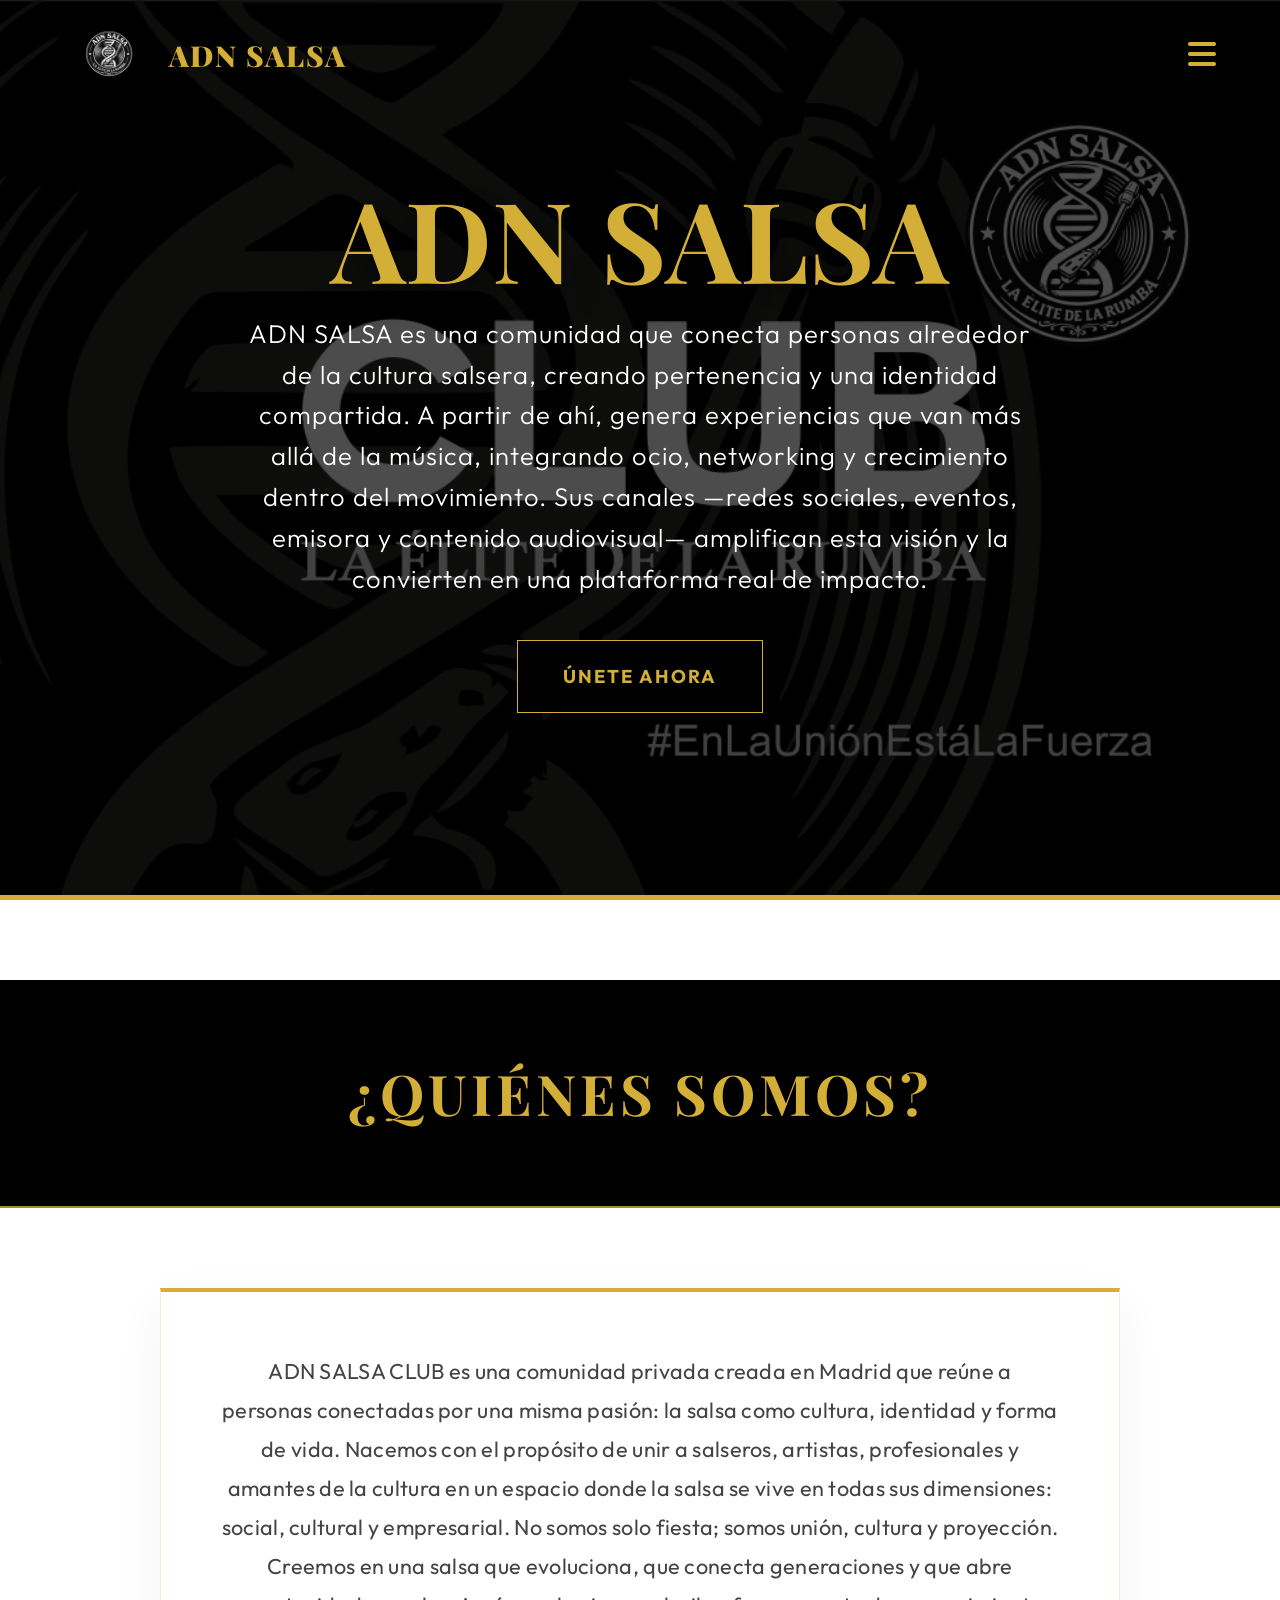
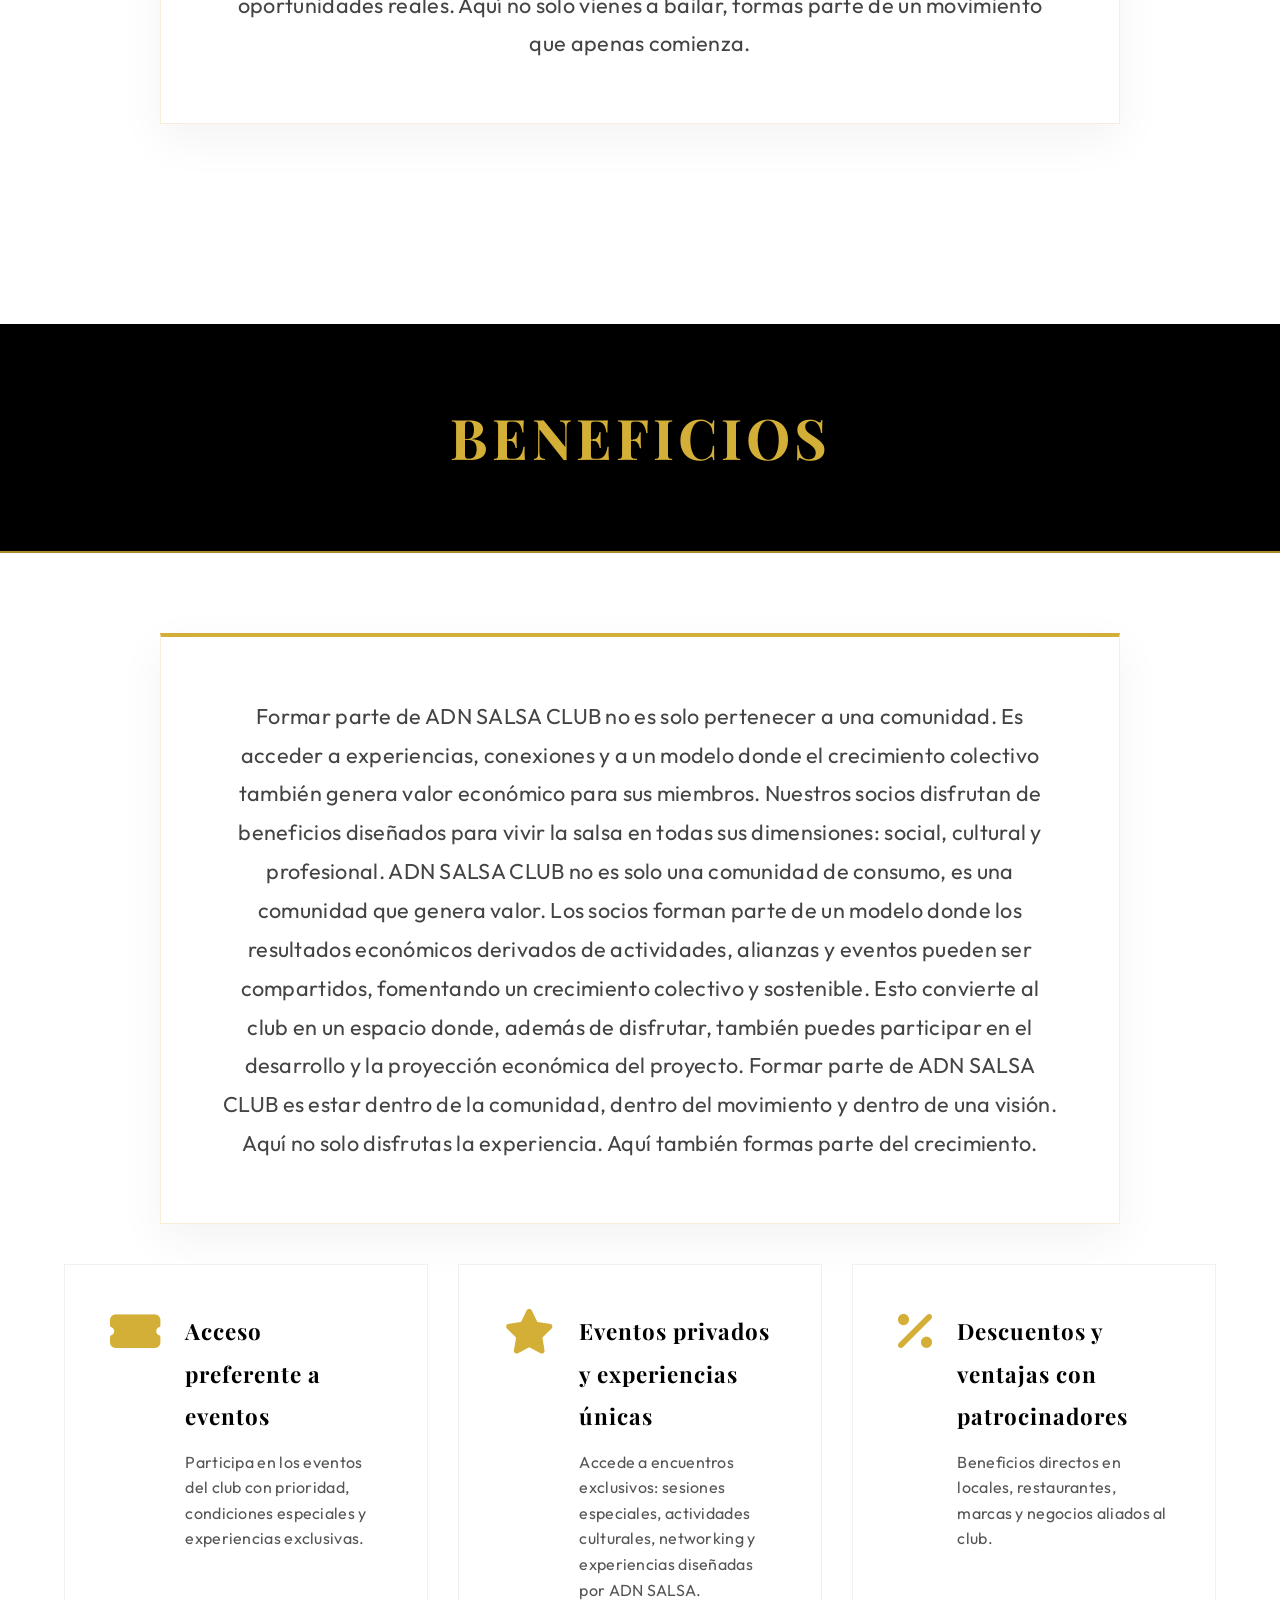
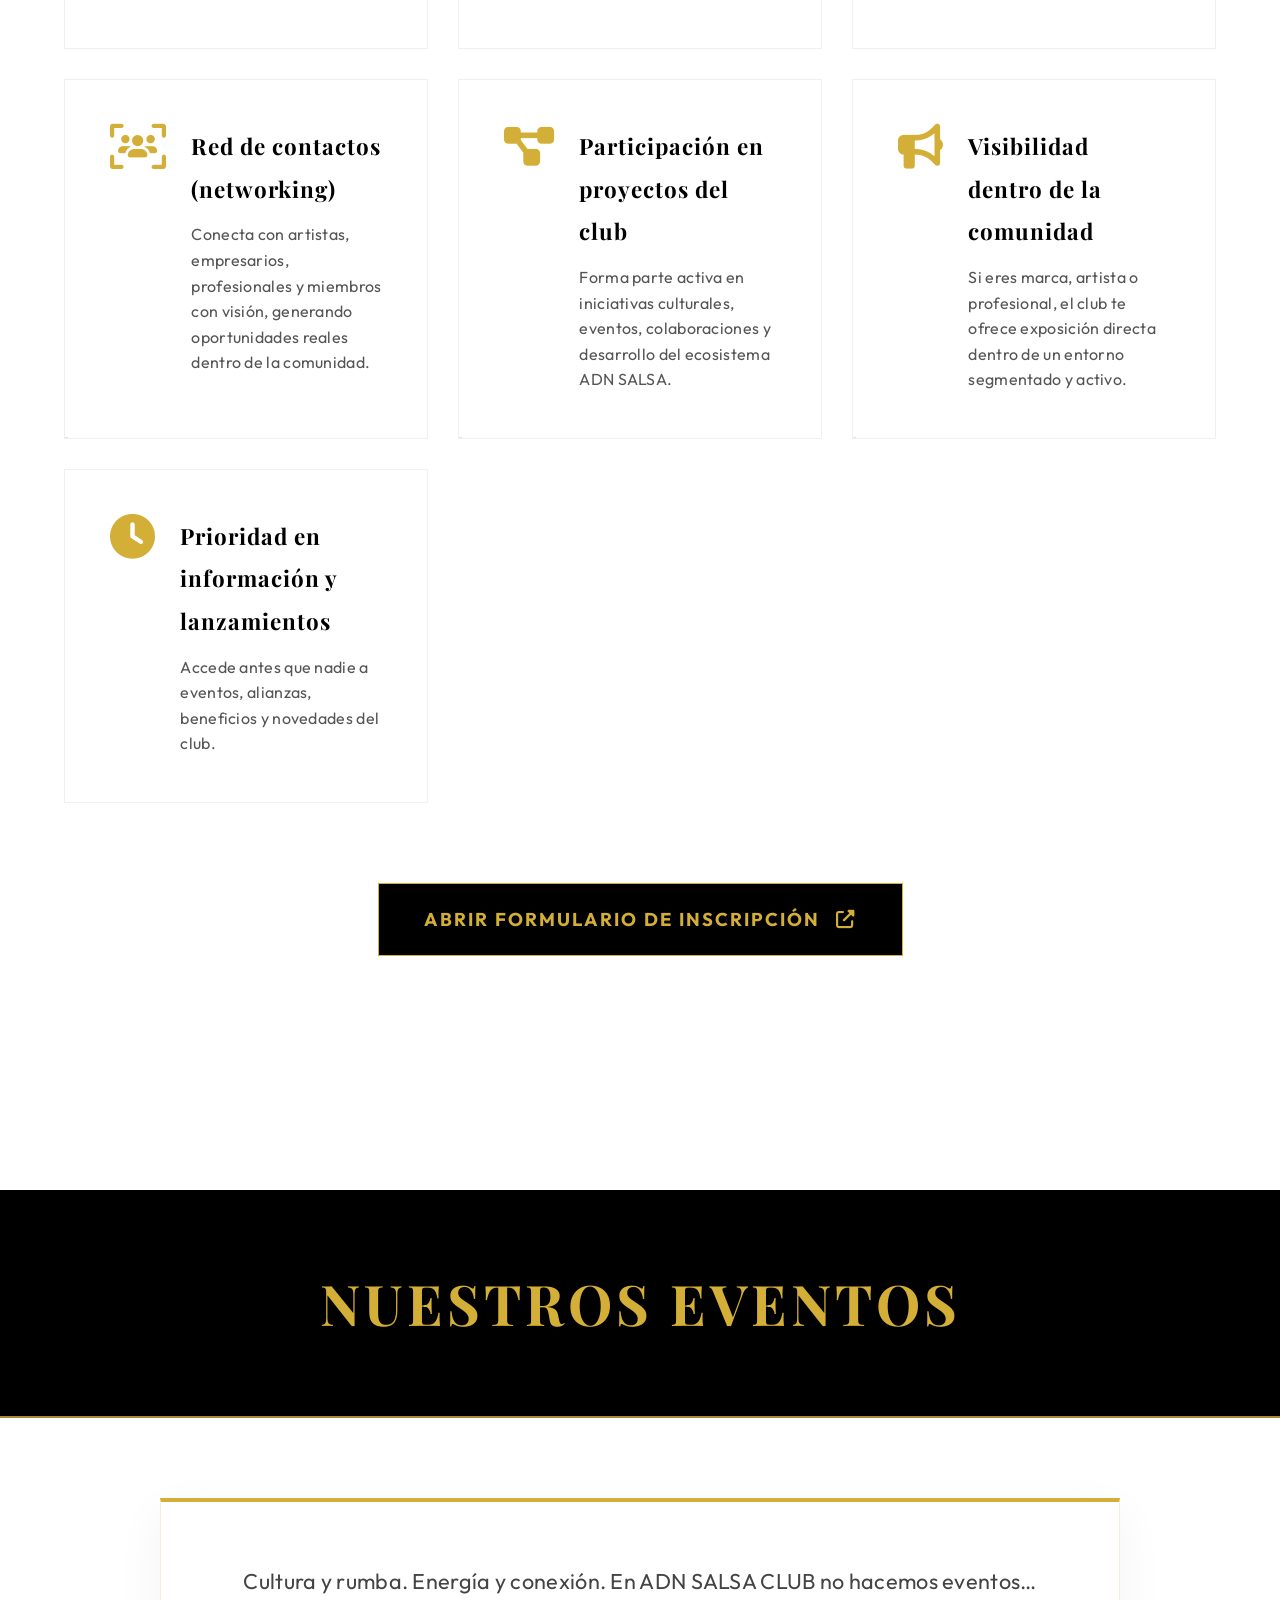
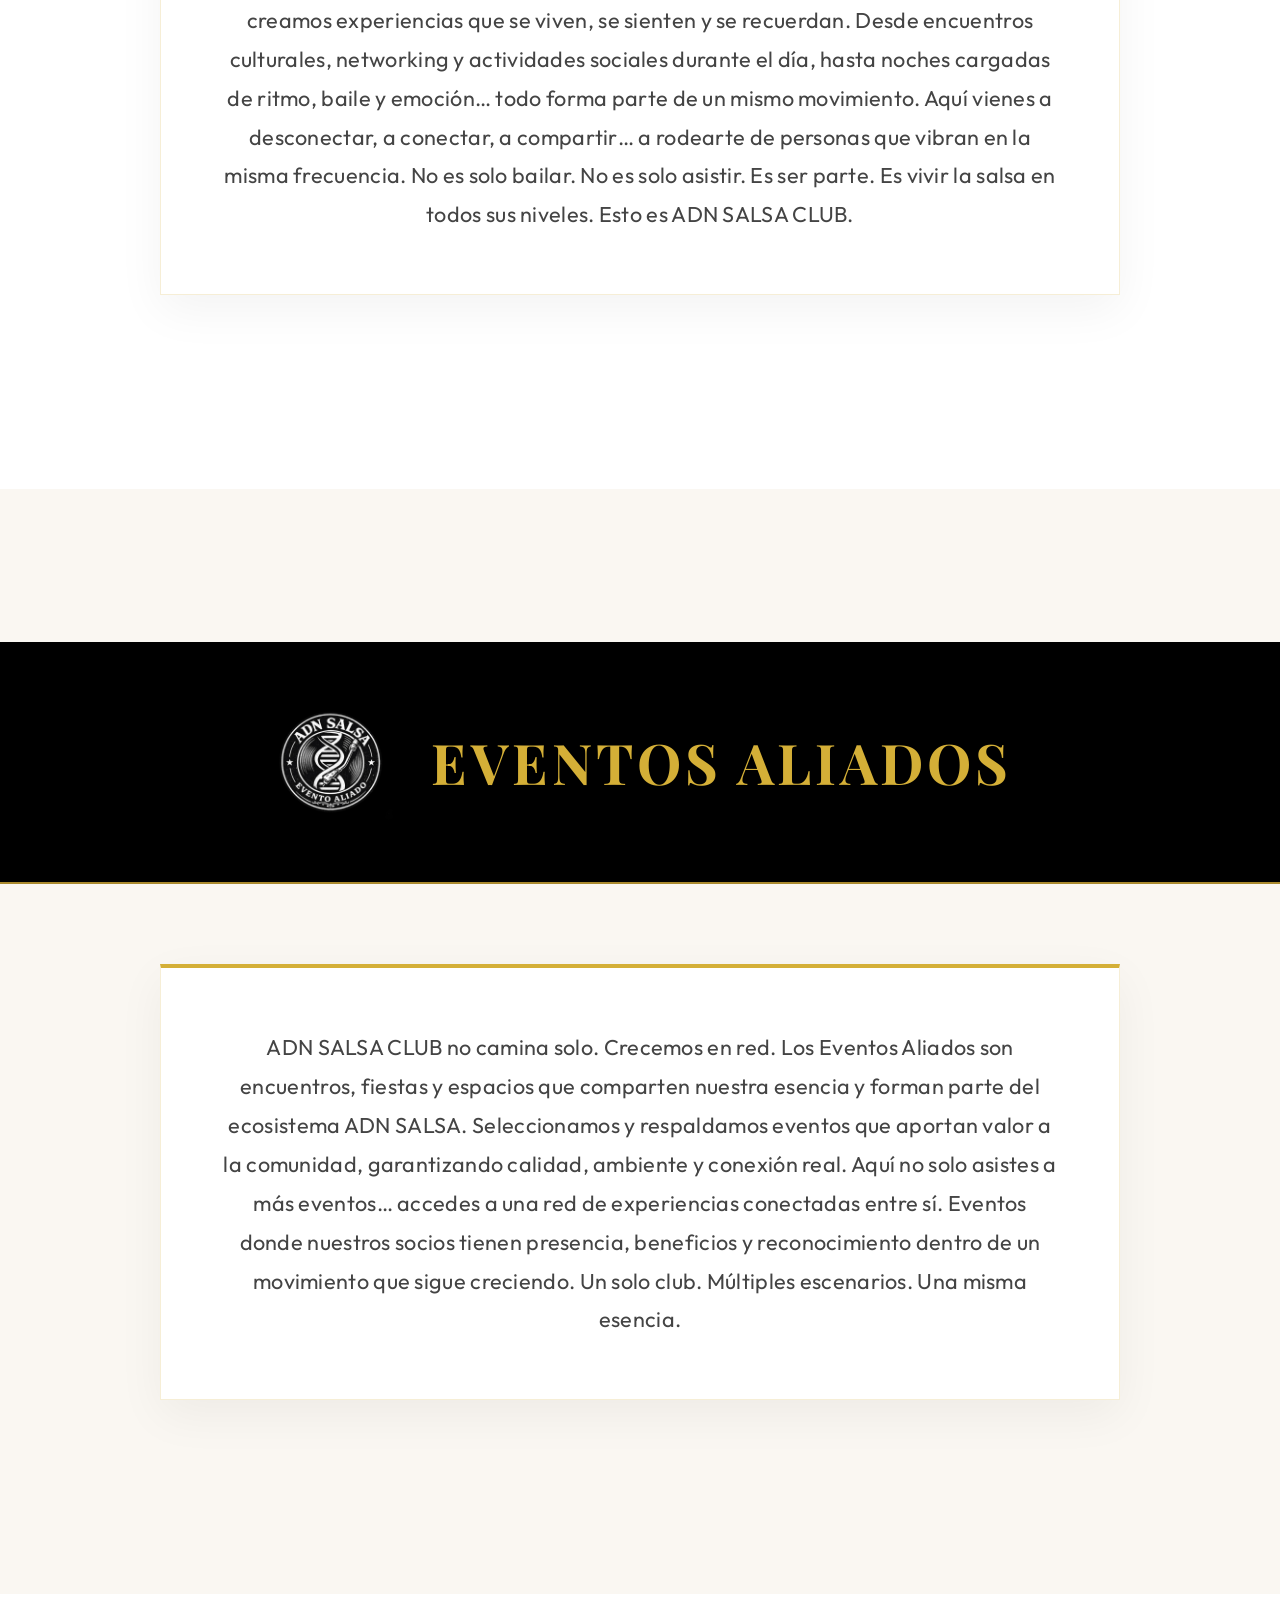
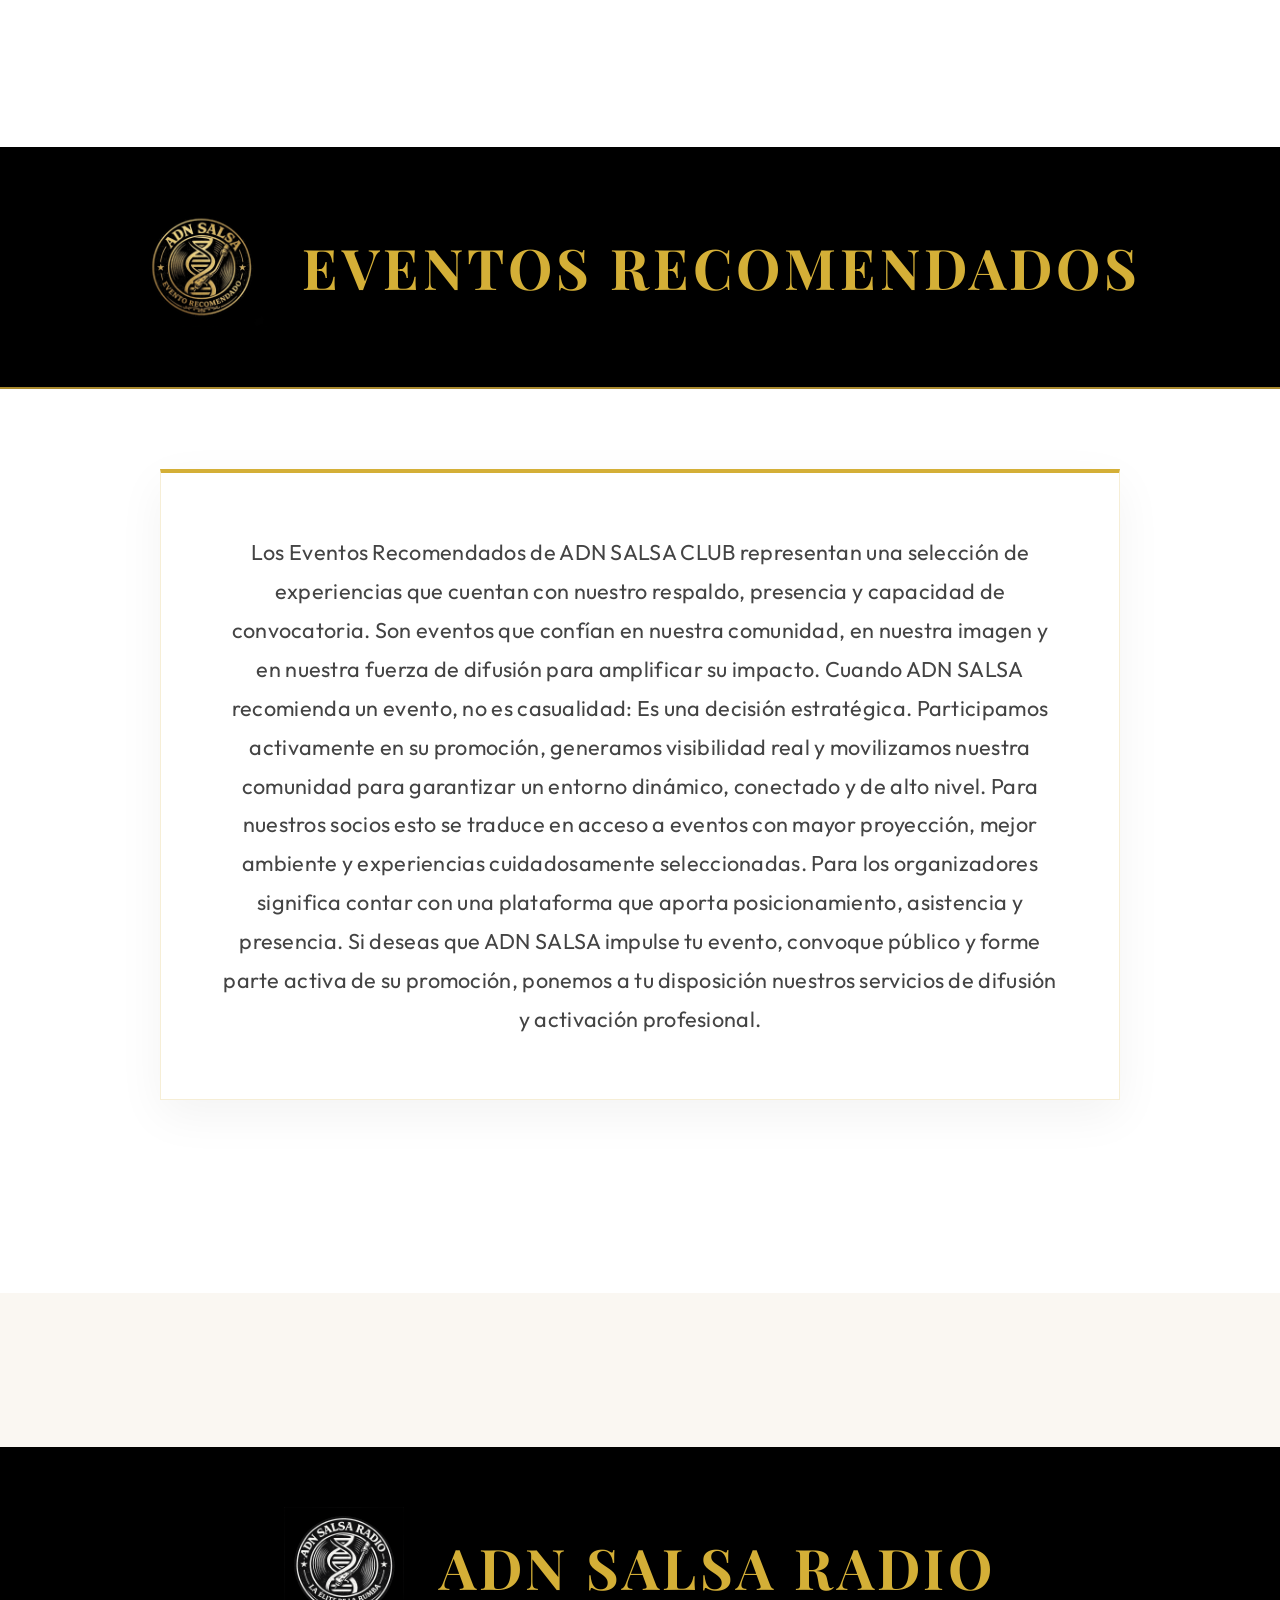
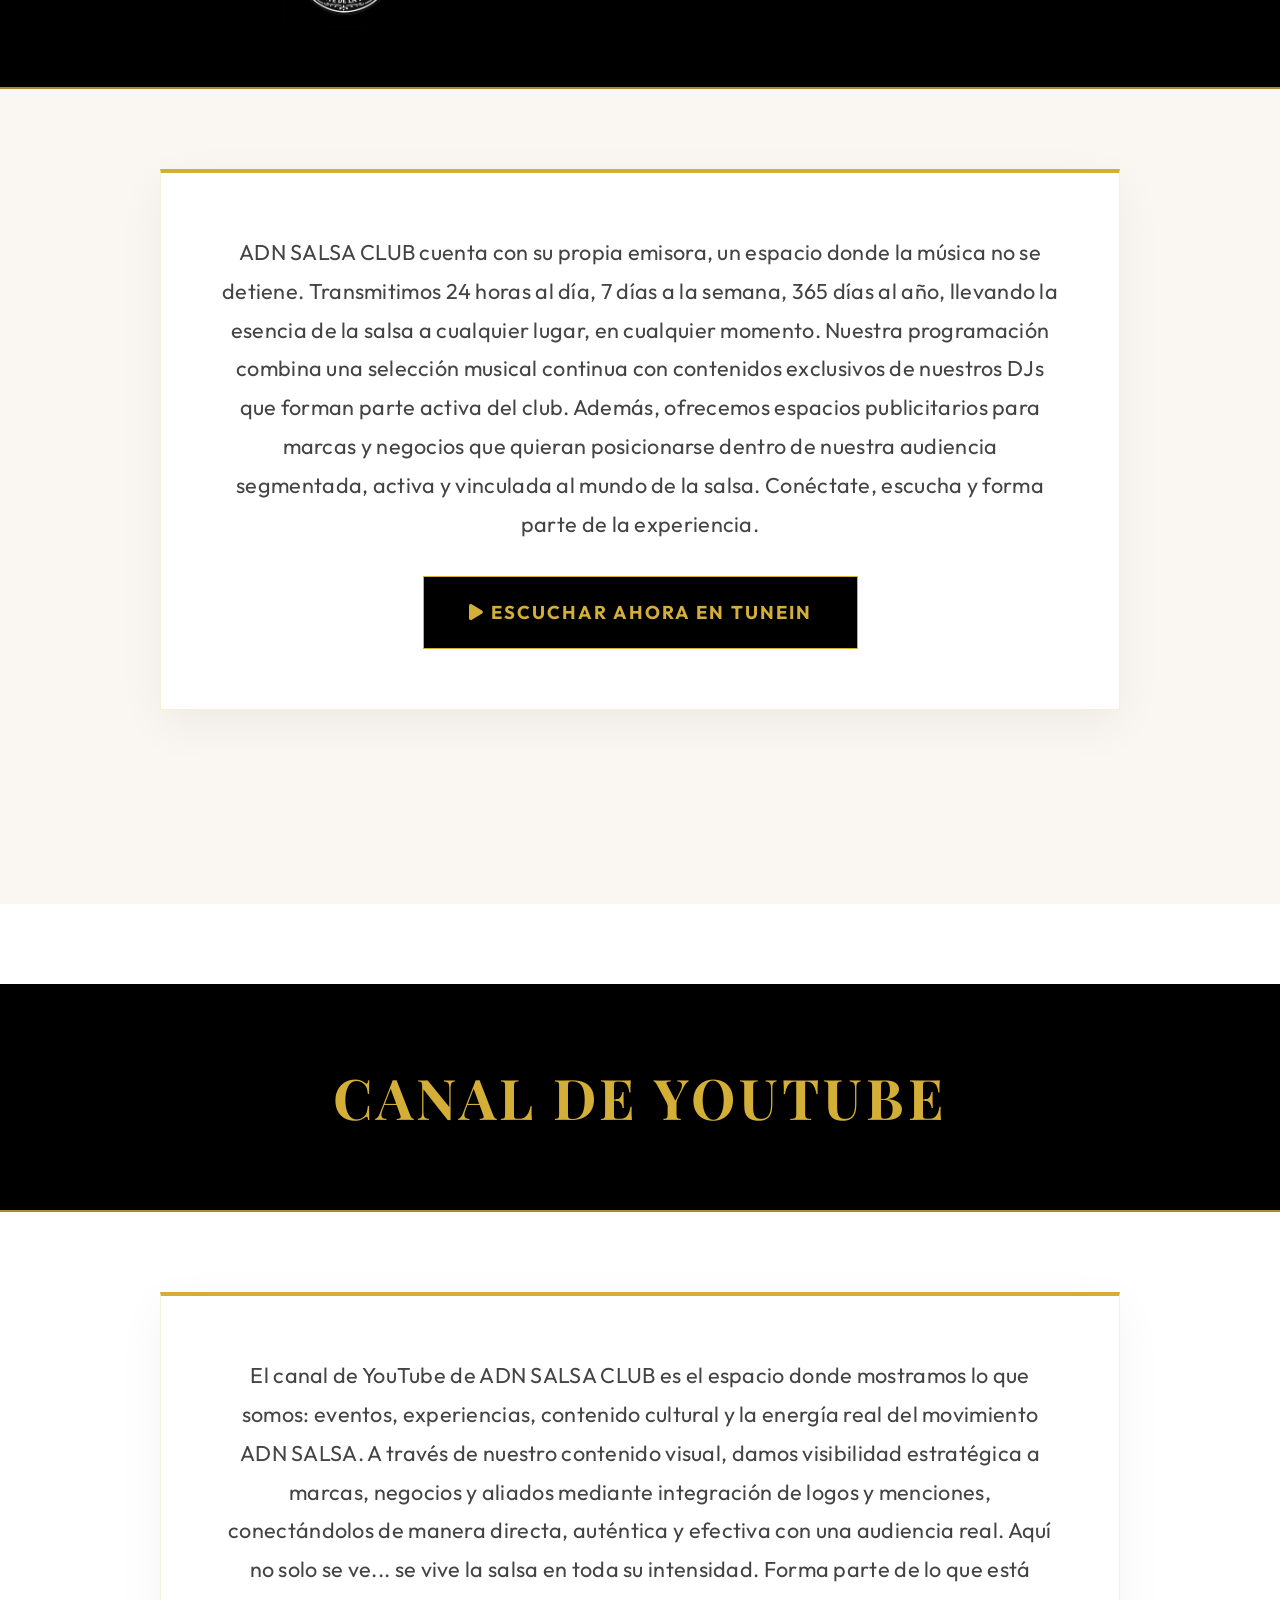
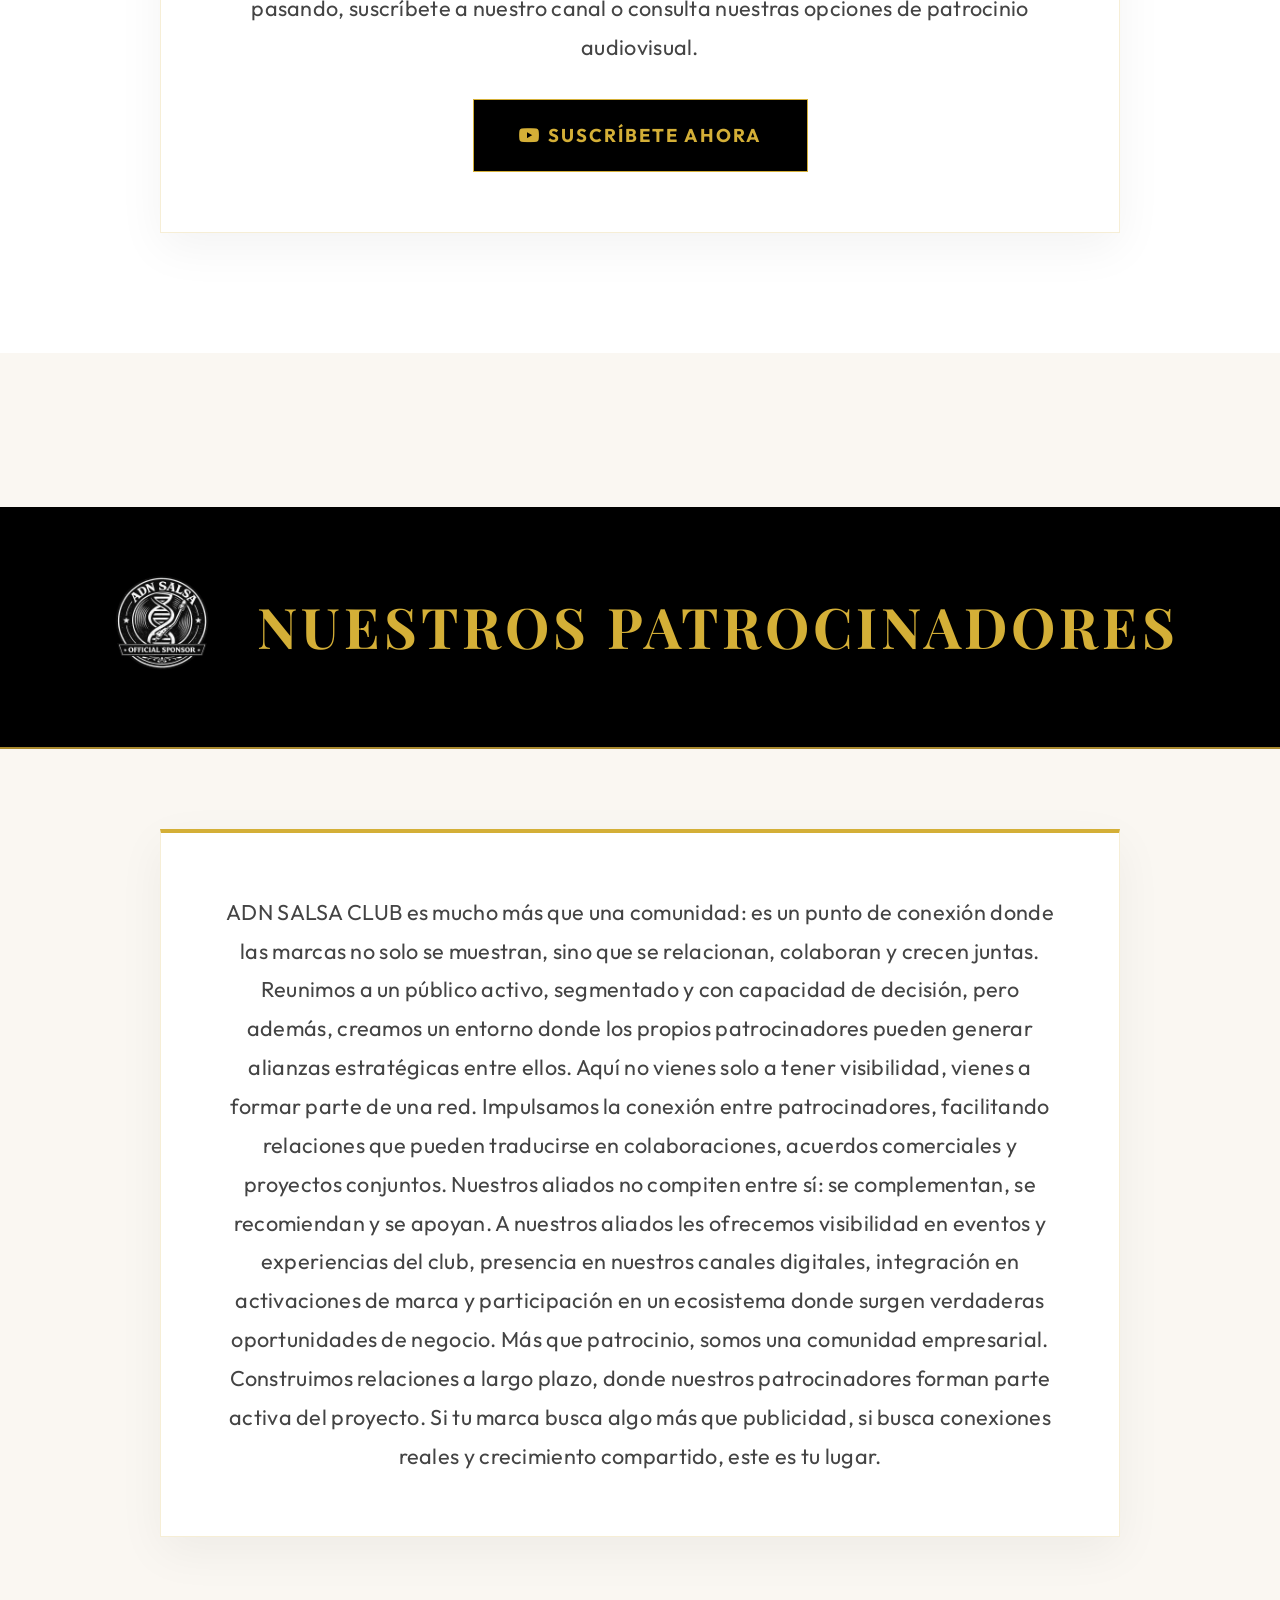
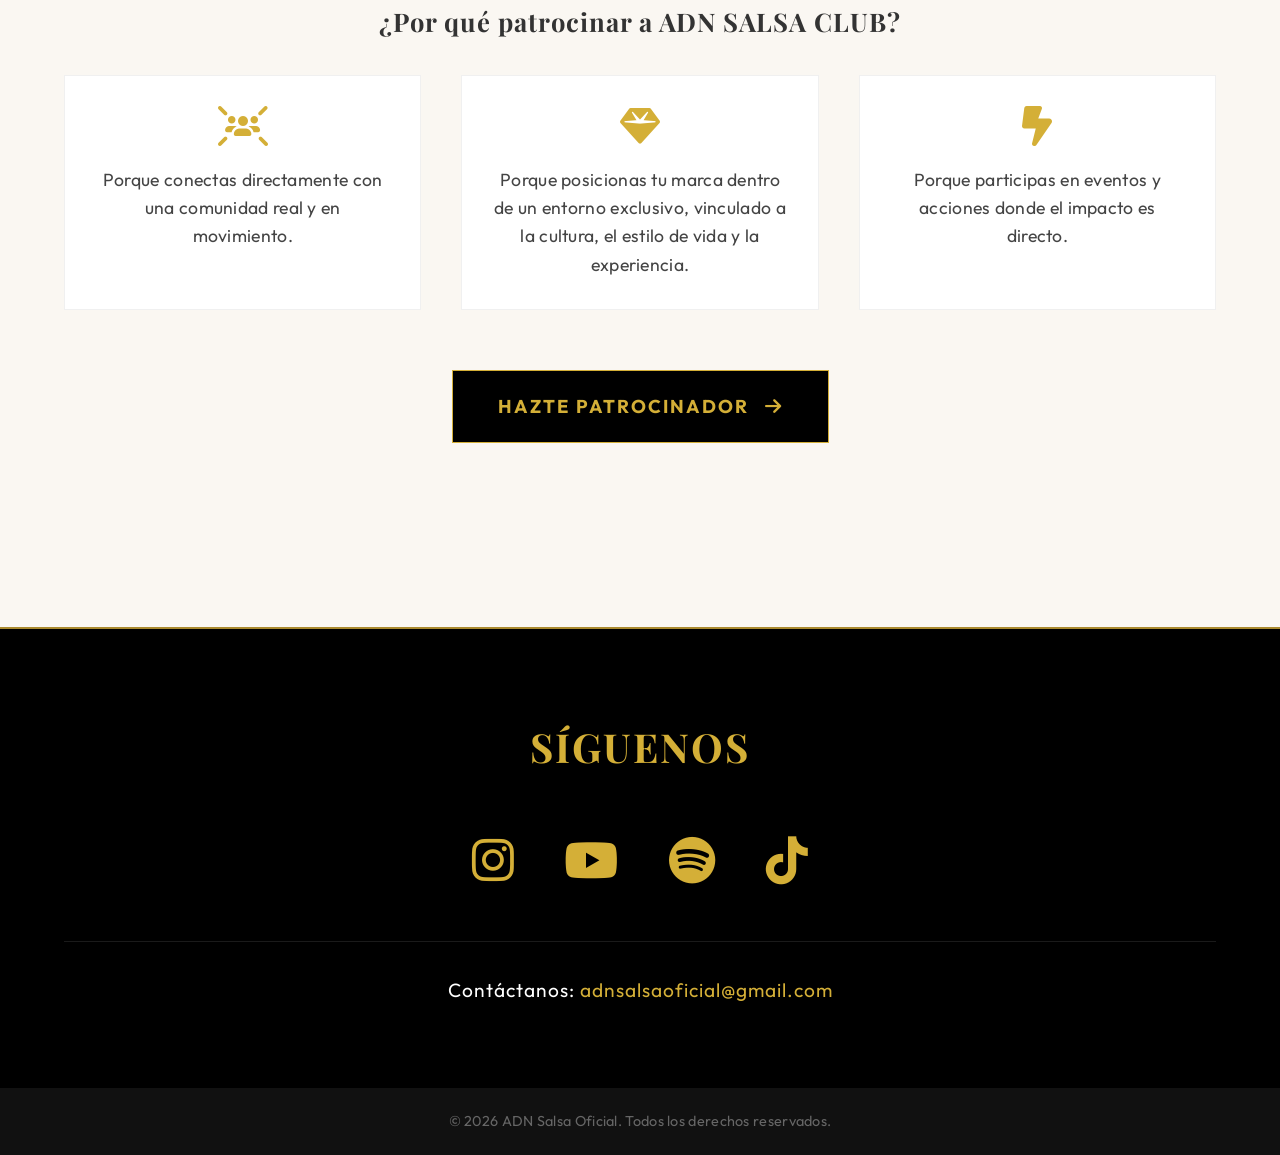
==== commit a8d0bf79: "Cambio_2 Arreglo a titulos con iconos antes" ====
--- a/index.html
+++ b/index.html
@@ -52,7 +52,7 @@
     <section id="about" class="about bg-white">
         <div class="title-strip">
             <div class="container">
-                <h2><i class="fas fa-users-viewfinder"></i> ¿Quiénes Somos?</h2>
+                <h2>¿Quiénes Somos?</h2>
             </div>
         </div>
 
@@ -74,7 +74,7 @@
     <section id="benefits" class="benefits-section bg-accent">
         <div class="title-strip">
             <div class="container">
-                <h2><i class="fas fa-gem"></i> Beneficios</h2>
+                <h2>Beneficios</h2>
             </div>
         </div>
 
@@ -170,7 +170,7 @@
     <section id="events" class="events-section bg-white">
         <div class="title-strip">
             <div class="container">
-                <h2><i class="fas fa-calendar-alt"></i> Nuestros Eventos</h2>
+                <h2>Nuestros Eventos</h2>
             </div>
         </div>
 
@@ -190,8 +190,8 @@
     <section id="allied-events" class="events-section bg-accent">
         <div class="title-strip">
             <div class="container title-with-logo">
-                <img src="images/IMG_1008.PNG" alt="Evento Aliado Logo" class="section-logo">
-                <h2><i class="fas fa-handshake"></i> Eventos Aliados</h2>
+                <img src="images/IMG_1007.PNG" alt="Evento Aliado Logo" class="section-logo">
+                <h2>Eventos Aliados</h2>
             </div>
         </div>
 
@@ -212,8 +212,8 @@
     <section id="recommended" class="events-section bg-white">
         <div class="title-strip">
             <div class="container title-with-logo">
-                <img src="images/IMG_1234.PNG" alt="Eventos Recomendados Logo" class="section-logo">
-                <h2><i class="fas fa-star"></i> Eventos Recomendados</h2>
+                <img src="images/IMG_1008.PNG" alt="Eventos Recomendados Logo" class="section-logo">
+                <h2>Eventos Recomendados</h2>
             </div>
         </div>
 
@@ -240,8 +240,8 @@
     <section id="emisora" class="emisora-section bg-accent">
         <div class="title-strip">
             <div class="container title-with-logo">
-                <img src="images/IMG_1007.PNG" alt="Adn Salsa Radio Logo" class="section-logo">
-                <h2><i class="fas fa-tower-broadcast"></i> ADN SALSA RADIO</h2>
+                <img src="images/IMG_1234.PNG" alt="Adn Salsa Radio Logo" class="section-logo">
+                <h2>ADN SALSA RADIO</h2>
             </div>
         </div>
 
@@ -268,7 +268,7 @@
     <section id="youtube" class="youtube-section bg-white">
         <div class="title-strip">
             <div class="container">
-                <h2><i class="fab fa-youtube"></i> CANAL DE YOUTUBE</h2>
+                <h2>CANAL DE YOUTUBE</h2>
             </div>
         </div>
 
@@ -297,7 +297,7 @@
         <div class="title-strip">
             <div class="container title-with-logo">
                 <img src="images/IMG_1483.PNG" alt="Nuestros Patrocinadores Logo" class="section-logo">
-                <h2><i class="fas fa-handshake-angle"></i> Nuestros Patrocinadores</h2>
+                <h2>Nuestros Patrocinadores</h2>
             </div>
         </div>
 
--- a/styles.css
+++ b/styles.css
@@ -6,7 +6,8 @@
     --primary-dark: #AA8A2E;
     --primary-light: #F9E076;
     --bg-light: #FFFFFF;
-    --bg-accent: #FAF7F2; /* Subtle Gold-tinted White */
+    --bg-accent: #FAF7F2;
+    /* Subtle Gold-tinted White */
     --dark: #000000;
     --soft-dark: #111111;
     --white: #FFFFFF;
@@ -16,17 +17,18 @@
     --font-heading: 'Playfair Display', serif;
     --font-body: 'Outfit', sans-serif;
     --gold-gradient: linear-gradient(135deg, #D4AF37 0%, #F9E076 50%, #AA8A2E 100%);
-    
+
     /* Fluid Typography */
     --fs-h1: clamp(2.5rem, 8vw + 1rem, 7rem);
     --fs-h2: clamp(1.8rem, 4vw + 0.5rem, 3.5rem);
     --fs-h3: clamp(1.6rem, 3vw + 0.5rem, 2.8rem);
     --fs-body: clamp(0.95rem, 1.2vw + 0.2rem, 1.25rem);
     --fs-small: clamp(0.8rem, 1vw, 1rem);
-    
+
     /* Layout */
     --header-height: 90px;
-    --section-padding: clamp(80px, 12vw, 160px); /* Increased section separation */
+    --section-padding: clamp(80px, 12vw, 160px);
+    /* Increased section separation */
 }
 
 * {
@@ -39,7 +41,8 @@
     font-family: var(--font-body);
     background-color: var(--bg-light);
     color: var(--dark);
-    line-height: 1.9; /* Increased for breathing room */
+    line-height: 1.9;
+    /* Increased for breathing room */
     overflow-x: hidden;
     font-size: var(--fs-body);
     letter-spacing: 0.3px;
@@ -101,14 +104,33 @@
     display: flex;
     align-items: center;
     justify-content: center;
-    gap: 25px;
+    gap: clamp(15px, 4vw, 35px);
     flex-wrap: wrap;
+    max-width: 90%;
+    margin: 0 auto;
 }
 
 .section-logo {
-    height: clamp(50px, 8vw, 90px);
+    height: clamp(60px, 10vw, 120px); /* Ligeramente más grandes para mayor impacto */
     width: auto;
     object-fit: contain;
+    transition: var(--transition);
+}
+
+@media (max-width: 480px) {
+    .title-with-logo {
+        flex-direction: column;
+        gap: 10px;
+    }
+    
+    .section-logo {
+        height: 70px;
+    }
+
+    .title-strip h2 {
+        letter-spacing: 2px;
+        line-height: 1.2;
+    }
 }
 
 /* Global Text Standard */
@@ -127,10 +149,23 @@
 }
 
 /* Background Utility Classes */
-.bg-white { background-color: var(--white); }
-.bg-accent { background-color: var(--bg-accent); }
-.bg-dark { background-color: var(--dark); color: var(--white); }
-.bg-soft-dark { background-color: var(--soft-dark); color: var(--white); }
+.bg-white {
+    background-color: var(--white);
+}
+
+.bg-accent {
+    background-color: var(--bg-accent);
+}
+
+.bg-dark {
+    background-color: var(--dark);
+    color: var(--white);
+}
+
+.bg-soft-dark {
+    background-color: var(--soft-dark);
+    color: var(--white);
+}
 
 /* Card Styling for Heavy Text Blocks */
 .text-card {
@@ -151,7 +186,8 @@
 }
 
 .text-card p {
-    margin-bottom: 2rem; /* Vertical Rhythm */
+    margin-bottom: 2rem;
+    /* Vertical Rhythm */
     color: #444;
 }
 
@@ -169,13 +205,6 @@
     color: #BBB;
 }
 
-/* Page Dividers */
-.section-divider {
-    height: 1px;
-    width: 100px;
-    background: var(--gold-gradient);
-    margin: 40px auto;
-}
 
 
 
@@ -194,9 +223,11 @@
 
 /* Base Components */
 .container {
-    max-width: 1400px; /* Increased for PCs and TVs */
+    max-width: 1400px;
+    /* Increased for PCs and TVs */
     margin: 0 auto;
-    padding: 0 5%; /* Percentage-based for better mobile side-padding */
+    padding: 0 5%;
+    /* Percentage-based for better mobile side-padding */
 }
 
 .btn {
@@ -331,7 +362,7 @@
 /* Hero Section */
 .hero {
     height: 100vh;
-    background: linear-gradient(rgba(0, 0, 0, 0.7), rgba(0, 0, 0, 0.7)), url('images/hero_bg.png');
+    background: linear-gradient(rgba(0, 0, 0, 0.7), rgba(0, 0, 0, 0.7)), url('images/IMG_0126.PNG');
     background-size: cover;
     background-position: center;
     background-attachment: fixed;
@@ -368,349 +399,16 @@
     overflow: hidden;
 }
 
-.about-intro {
-    max-width: 900px;
-    margin: 0 auto 40px;
-    text-align: center;
-}
-
-.premium-lead {
-    font-size: 1.8rem;
-    line-height: 1.5;
-    font-family: var(--font-heading);
-    color: var(--dark);
-}
-
-.manifesto-simple {
-    text-align: center;
-    margin: 60px 0;
-    padding: 40px 20px;
-    background: var(--bg-accent);
-    border-top: 1px solid rgba(212, 175, 55, 0.3);
-    border-bottom: 1px solid rgba(212, 175, 55, 0.3);
-}
-
-.manifesto-simple .line {
-    font-size: var(--fs-h3);
-    font-weight: 400;
-    text-transform: uppercase;
-    letter-spacing: 3px;
-    margin-bottom: 10px;
-    color: #777;
-    font-family: var(--font-heading);
-}
-
-.manifesto-simple .line.gold {
-    color: var(--primary);
-    font-weight: 700;
-    font-size: var(--fs-h2);
-    letter-spacing: 5px;
-}
-
 .youtube-section {
     padding: 80px 0;
     background: var(--bg-light);
     color: var(--dark);
 }
 
-.youtube-intro h3 {
-    font-size: 1.8rem;
-    color: #888;
-    margin-bottom: 10px;
-    font-family: var(--font-heading);
-}
-
-.youtube-intro h2 {
-    font-size: 3.5rem;
-    color: var(--primary); /* Switched from Red to Gold */
-    margin-bottom: 30px;
-}
-
-.youtube-desc {
-    font-size: 1.35rem;
-    line-height: 1.8;
-    color: #555;
-    max-width: 850px;
-    margin: 0 auto 40px;
-}
-
-.youtube-pulse-btn {
-    display: inline-flex;
-    align-items: center;
-    gap: 15px;
-    background: var(--dark);
-    color: var(--primary);
-    padding: 20px 40px;
-    border-radius: 5px;
-    font-weight: 700;
-    text-decoration: none;
-    font-size: 1.2rem;
-    transition: all 0.3s ease;
-    border: 1px solid var(--primary);
-}
-
-.youtube-pulse-btn:hover {
-    background: var(--dark);
-    color: var(--white);
-    transform: translateY(-5px);
-}
-
-.youtube-impact-statement {
-    display: flex;
-    flex-direction: column;
-    gap: 15px;
-    margin: 60px 0;
-}
-
-.youtube-manifesto-line {
-    font-size: 1.8rem;
-    letter-spacing: 5px;
-    color: #888;
-    text-transform: uppercase;
-}
-
-.youtube-visibility-strip {
-    background: linear-gradient(135deg, var(--dark) 0%, #111 100%);
-    padding: 60px;
-    color: var(--white);
-    margin: 60px auto;
-    border-right: 5px solid var(--primary);
-    max-width: 1000px;
-}
-
-.youtube-visibility-strip h4 {
-    color: var(--primary);
-    font-size: 1.8rem;
-    margin-bottom: 25px;
-}
-
-.youtube-visibility-strip p {
-    color: #BBB;
-    font-size: 1.15rem;
-    line-height: 1.7;
-    margin-bottom: 30px;
-}
-
-.emisora-intro h3 {
-    font-size: 1.8rem;
-    color: #888;
-    margin-bottom: 10px;
-    font-family: var(--font-heading);
-}
-
-.emisora-intro h2 {
-    font-size: 3.5rem;
-    color: var(--primary);
-    margin-bottom: 30px;
-}
-
-.emisora-desc {
-    font-size: 1.35rem;
-    line-height: 1.8;
-    color: #555;
-    max-width: 850px;
-    margin: 0 auto 40px;
-}
-
-.emisora-pulse-btn {
-    display: inline-flex;
-    align-items: center;
-    gap: 15px;
-    background: var(--dark);
-    color: var(--primary);
-    padding: 20px 40px;
-    border-radius: 5px;
-    font-weight: 700;
-    text-decoration: none;
-    font-size: 1.2rem;
-    transition: all 0.3s ease;
-    border: 1px solid var(--primary);
-}
-
-.emisora-pulse-btn:hover {
-    background: var(--primary);
-    color: var(--dark);
-    transform: translateY(-5px);
-}
-
-.emisora-impact-statement {
-    display: flex;
-    flex-direction: column;
-    gap: 15px;
-    margin: 60px 0;
-}
-
-.emisora-manifesto-line {
-    font-size: 1.8rem;
-    letter-spacing: 5px;
-    color: #888;
-    text-transform: uppercase;
-}
-
-.emisora-ads-strip {
-    background: linear-gradient(135deg, #111 0%, var(--dark) 100%);
-    padding: 60px;
-    color: var(--white);
-    margin: 60px auto;
-    border-right: 5px solid var(--primary);
-    max-width: 1000px;
-}
-
-.emisora-ads-strip h4 {
-    color: var(--primary);
-    font-size: 1.8rem;
-    margin-bottom: 25px;
-}
-
-.emisora-ads-strip p {
-    color: #BBB;
-    font-size: 1.15rem;
-    line-height: 1.7;
-    margin-bottom: 30px;
-}
-
-.about-details-grid {
-    display: grid;
-    grid-template-columns: 1fr 1fr;
-    gap: 40px;
-    margin-bottom: 40px;
-    align-items: center;
-}
-
-.about-details-grid p {
-    font-size: 1.25rem;
-    line-height: 1.8;
-    color: #444;
-}
-
-.about-evolution {
-    background: var(--glass);
-    padding: 40px;
-    border-right: 4px solid var(--primary);
-    max-width: 1000px;
-    margin: 0 auto 60px;
-    text-align: right;
-}
-
-.about-evolution p {
-    font-size: 1.4rem;
-    color: var(--dark);
-    font-weight: 300;
-    font-style: italic;
-}
-
-.about-invitation {
-    text-align: center;
-    margin-bottom: 80px;
-}
-
-.invitation-text h3 {
-    font-size: 1.5rem;
-    color: #888;
-    margin-bottom: 15px;
-    text-transform: uppercase;
-    letter-spacing: 2px;
-}
-
-.invitation-text h2 {
-    font-size: clamp(2.5rem, 5vw, 4.5rem);
-    color: var(--dark);
-    margin-bottom: 40px;
-    font-family: var(--font-heading);
-}
-
-.invitation-features {
-    display: flex;
-    justify-content: center;
-    flex-wrap: wrap;
-    gap: 20px;
-}
-
-.invitation-features span {
-    padding: 15px 35px;
-    border: 1px solid var(--primary);
-    color: var(--primary-dark);
-    font-weight: 600;
-    text-transform: uppercase;
-    letter-spacing: 2px;
-    font-size: 0.9rem;
-    background: transparent;
-    transition: var(--transition);
-}
-
-.invitation-features span:hover {
-    background: var(--primary);
-    color: var(--dark);
-}
-
-.about-closing {
-    text-align: center;
-    border-top: 1px solid #EEE;
-    padding-top: 40px;
-}
-
-.about-closing h3 {
-    font-size: clamp(1.8rem, 4vw, 3rem);
-    color: var(--dark);
-    margin-bottom: 20px;
-    font-family: var(--font-heading);
-}
-
-.about-closing p {
-    font-size: 1.4rem;
-    color: var(--primary-dark);
-    font-weight: 700;
-    text-transform: uppercase;
-    letter-spacing: 5px;
-}
-
-@media (max-width: 768px) {
-    .about-details-grid {
-        grid-template-columns: 1fr;
-        gap: 40px;
-    }
-
-    .about-manifesto-large {
-        padding: 40px 0;
-    }
-
-    .about-evolution {
-        text-align: center;
-        border-right: none;
-        border-bottom: 4px solid var(--primary);
-    }
-}
-
 /* Benefits - Extended Premium Layout */
 .benefits-section {
     padding: 80px 0;
     background: var(--white);
-}
-
-.benefits-intro {
-    max-width: 900px;
-    margin: 0 auto 40px;
-    text-align: center;
-}
-
-.benefit-lead {
-    font-size: 1.8rem;
-    line-height: 1.5;
-    font-family: var(--font-heading);
-    color: var(--dark);
-    margin-bottom: 20px;
-}
-
-.benefit-sub {
-    font-size: 1.5rem;
-    color: var(--primary-dark);
-    margin-bottom: 20px;
-    font-weight: 400;
-}
-
-.benefit-desc {
-    font-size: 1.2rem;
-    color: #666;
 }
 
 .benefits-grid-premium {
@@ -773,259 +471,6 @@
     line-height: 1.6;
 }
 
-.economic-growth-block {
-    background: var(--dark);
-    padding: 60px;
-    color: var(--white);
-    margin-bottom: 80px;
-    position: relative;
-    border-top: 5px solid var(--primary);
-}
-
-.economic-impact-box::after {
-    content: 'VALOR';
-    position: absolute;
-    top: 20px;
-    right: 20px;
-    font-size: 8rem;
-    font-weight: 900;
-    color: rgba(212, 175, 55, 0.05);
-    pointer-events: none;
-}
-
-.economic-impact-box h2 {
-    font-size: clamp(2rem, 5vw, 3.5rem);
-    color: var(--primary);
-    margin-bottom: 40px;
-    line-height: 1.1;
-}
-
-.economic-impact-box p {
-    font-size: 1.4rem;
-    line-height: 1.8;
-    color: #BBB;
-    margin-bottom: 30px;
-    max-width: 800px;
-}
-
-.benefits-closing {
-    text-align: center;
-    padding: 40px 0;
-    background: var(--glass);
-}
-
-.closing-text-large {
-    font-size: clamp(1.8rem, 4vw, 3rem);
-    margin-bottom: 40px;
-    font-family: var(--font-heading);
-}
-
-.closing-tags-container {
-    display: flex;
-    justify-content: center;
-    gap: 40px;
-    margin-bottom: 60px;
-    flex-wrap: wrap;
-}
-
-.closing-tag {
-    font-size: 1.4rem;
-    font-weight: 700;
-    color: var(--primary-dark);
-    text-transform: uppercase;
-    letter-spacing: 3px;
-    position: relative;
-}
-
-.closing-tag::after {
-    content: '';
-    position: absolute;
-    bottom: -5px;
-    left: 0;
-    width: 100%;
-    height: 1px;
-    background: var(--primary);
-}
-
-.final-impact-statement {
-    margin-top: 60px;
-}
-
-.final-impact-statement h2 {
-    font-size: 2rem;
-    color: #888;
-    margin-bottom: 10px;
-}
-
-.final-impact-statement .gold-text {
-    font-size: clamp(2.5rem, 7vw, 5rem);
-    color: var(--primary);
-    text-transform: uppercase;
-    font-family: var(--font-heading);
-}
-
-@media (max-width: 768px) {
-    .economic-impact-box {
-        padding: 50px 30px;
-    }
-
-    .closing-tags-container {
-        gap: 20px;
-        flex-direction: column;
-    }
-}
-
-.form-wrapper {
-    max-width: 700px;
-    margin: 80px auto;
-    background: var(--dark);
-    color: var(--white);
-    padding: 60px;
-    border-radius: 0;
-    border: 1px solid var(--primary);
-    box-shadow: 0 30px 60px rgba(0, 0, 0, 0.3);
-}
-
-.form-wrapper h2 {
-    color: var(--primary);
-}
-
-.form-group {
-    margin-bottom: 20px;
-}
-
-.form-group label {
-    display: block;
-    margin-bottom: 8px;
-    font-weight: 700;
-}
-
-.form-group input,
-.form-group textarea {
-    width: 100%;
-    padding: 15px;
-    background: transparent;
-    border: 1px solid #444;
-    color: var(--white);
-    border-radius: 0;
-    font-family: inherit;
-    transition: var(--transition);
-}
-
-.form-group input:focus,
-.form-group textarea:focus {
-    border-color: var(--primary);
-    outline: none;
-    background: rgba(255, 255, 255, 0.05);
-}
-
-/* Sponsors - Extended Premium Layout */
-.business-activation-strip {
-    background: linear-gradient(135deg, var(--dark) 0%, #111 100%);
-    padding: 80px 60px;
-    color: var(--white);
-    margin: 60px 0;
-    position: relative;
-    border: 1px solid rgba(212, 175, 55, 0.3);
-    display: flex;
-    align-items: center;
-    gap: 60px;
-    overflow: hidden;
-}
-
-.business-activation-strip::before {
-    content: 'COMMERCIAL';
-    position: absolute;
-    top: -20px;
-    right: -20px;
-    font-size: 10rem;
-    font-weight: 900;
-    color: rgba(212, 175, 55, 0.03);
-    pointer-events: none;
-    letter-spacing: 10px;
-}
-
-.business-content {
-    flex: 1;
-}
-
-.business-content h2 {
-    font-size: clamp(2rem, 4vw, 2.8rem);
-    color: var(--primary);
-    margin-bottom: 25px;
-    line-height: 1.1;
-}
-
-.business-content p {
-    font-size: 1.2rem;
-    line-height: 1.7;
-    color: #CCC;
-    margin-bottom: 30px;
-}
-
-.business-services-mini {
-    display: flex;
-    gap: 30px;
-    margin-top: 40px;
-}
-
-.service-mini-item {
-    display: flex;
-    align-items: center;
-    gap: 10px;
-}
-
-.service-mini-item i {
-    color: var(--primary);
-    font-size: 1.2rem;
-}
-
-.service-mini-item span {
-    font-size: 0.9rem;
-    text-transform: uppercase;
-    letter-spacing: 1px;
-    font-weight: 600;
-}
-
-.business-cta-area {
-    flex-shrink: 0;
-    text-align: center;
-}
-
-.business-cta-area p {
-    font-size: 0.9rem;
-    color: #888;
-    margin-bottom: 20px;
-    font-style: italic;
-}
-
-@media (max-width: 992px) {
-    .business-activation-strip {
-        flex-direction: column;
-        padding: 60px 30px;
-        text-align: center;
-        gap: 40px;
-    }
-
-    .business-services-mini {
-        justify-content: center;
-        flex-wrap: wrap;
-    }
-}
-
-.sponsorship-intro {
-    max-width: 900px;
-    margin: 0 auto 40px;
-    text-align: center;
-}
-
-.sponsorship-intro p {
-    font-size: 1.6rem;
-    line-height: 1.6;
-    color: var(--dark);
-    font-family: var(--font-heading);
-}
-
 .sponsorship-why-container {
     margin-bottom: 60px;
 }
@@ -1069,256 +514,6 @@
     line-height: 1.6;
 }
 
-.ecosystem-impact-box {
-    background: var(--dark);
-    padding: 60px;
-    color: var(--white);
-    margin: 60px 0;
-    position: relative;
-    border-right: 5px solid var(--primary);
-}
-
-.ecosystem-impact-box h2 {
-    font-size: clamp(2rem, 5vw, 3rem);
-    color: var(--primary);
-    margin-bottom: 30px;
-}
-
-.ecosystem-impact-box p {
-    font-size: 1.4rem;
-    line-height: 1.8;
-    color: #CCC;
-    margin-bottom: 30px;
-}
-
-.ecosystem-quote {
-    font-style: italic;
-    font-size: 1.6rem;
-    color: var(--primary-light);
-    border-left: 3px solid var(--primary);
-    padding-left: 20px;
-    margin: 40px 0;
-}
-
-.offer-section {
-    margin-bottom: 60px;
-}
-
-.offer-section h2 {
-    font-size: 2rem;
-    color: var(--dark);
-    margin-bottom: 40px;
-    text-align: center;
-}
-
-.offer-grid {
-    display: grid;
-    grid-template-columns: repeat(auto-fit, minmax(300px, 1fr));
-    gap: 20px;
-}
-
-.offer-item {
-    display: flex;
-    align-items: center;
-    gap: 15px;
-    padding: 20px;
-    background: #F9F9F9;
-    border: 1px solid #EEE;
-}
-
-.offer-item i {
-    color: var(--primary);
-    font-size: 1.2rem;
-}
-
-.offer-item span {
-    font-weight: 600;
-    font-size: 1rem;
-    color: var(--dark);
-}
-
-.sponsorship-cta-box {
-    text-align: center;
-    background: var(--glass);
-    padding: 60px 30px;
-}
-
-.sponsorship-cta-box h3 {
-    font-size: 2rem;
-    margin-bottom: 20px;
-}
-
-.sponsorship-cta-box p {
-    font-size: 1.3rem;
-    color: #666;
-    margin-bottom: 40px;
-    max-width: 700px;
-    margin-left: auto;
-    margin-right: auto;
-}
-
-.sponsorship-cta-box .highlight-text {
-    display: block;
-    font-weight: 700;
-    color: var(--dark);
-    margin: 30px 0;
-    font-size: 1.5rem;
-}
-
-@media (max-width: 768px) {
-    .ecosystem-impact-box {
-        padding: 50px 30px;
-        border-right: none;
-        border-top: 5px solid var(--primary);
-    }
-}
-
-/* Carousels */
-.events-section {
-    padding: 100px 0;
-}
-
-.carousel-container {
-    position: relative;
-    overflow: hidden;
-    padding: 10px 0;
-}
-
-.carousel-track-container {
-    overflow: hidden;
-}
-
-.carousel-track {
-    display: flex;
-    transition: transform 0.5s ease-in-out;
-    cursor: grab;
-}
-
-.carousel-track:active {
-    cursor: grabbing;
-}
-
-.carousel-track::-webkit-scrollbar {
-    display: none;
-}
-
-/* Events - Extended Premium Layout */
-.events-section {
-    padding: 80px 0;
-    background: var(--white);
-}
-
-.events-intro {
-    max-width: 900px;
-    margin: 0 auto 40px;
-    text-align: center;
-}
-
-.events-intro p {
-    font-size: 1.6rem;
-    line-height: 1.6;
-    color: var(--dark);
-    font-family: var(--font-heading);
-}
-
-.events-manifesto {
-    text-align: center;
-    margin-bottom: 40px;
-}
-
-.events-manifesto p {
-    font-size: clamp(1.8rem, 4vw, 3rem);
-    color: var(--primary);
-    font-family: var(--font-heading);
-    margin-bottom: 15px;
-    text-transform: uppercase;
-    font-weight: 700;
-}
-
-.events-manifesto .manifesto-sub {
-    font-size: 1.4rem;
-    color: var(--dark);
-    font-weight: 300;
-    letter-spacing: 5px;
-    text-transform: uppercase;
-}
-
-.event-card {
-    position: relative;
-    height: 450px;
-    background-size: cover;
-    background-position: center;
-    transition: var(--transition);
-    border: 1px solid rgba(212, 175, 55, 0.2);
-}
-
-.event-card::after {
-    content: '';
-    position: absolute;
-    inset: 0;
-    background: linear-gradient(to top, rgba(0, 0, 0, 0.9), transparent);
-}
-
-.event-info {
-    position: absolute;
-    bottom: 0;
-    width: 100%;
-    padding: 40px;
-    color: var(--white);
-    z-index: 10;
-}
-
-.event-info h3 {
-    color: var(--primary);
-    font-size: 1.8rem;
-    margin-bottom: 5px;
-}
-
-.yt-link {
-    display: inline-block;
-    color: var(--dark);
-    background: var(--primary);
-    padding: 10px 20px;
-    border-radius: 0;
-    font-weight: 700;
-    font-size: 0.9rem;
-    margin-top: 20px;
-    text-decoration: none;
-    text-transform: uppercase;
-    transition: var(--transition);
-}
-
-.yt-link:hover {
-    background: var(--white);
-    transform: scale(1.05);
-}
-
-@media (max-width: 768px) {
-    .events-intro {
-        margin-bottom: 50px;
-    }
-}
-
-.carousel-slide {
-    flex: 0 0 calc(33.333% - 20px);
-    margin: 0 10px;
-    position: relative;
-    border-radius: 0;
-    overflow: hidden;
-    border: 1px solid rgba(212, 175, 55, 0.2);
-}
-
-@media (max-width: 992px) {
-    .carousel-slide {
-        flex: 0 0 calc(50% - 20px);
-    }
-}
-
-@media (max-width: 576px) {
-    .carousel-slide {
-        flex: 0 0 calc(100% - 20px);
-    }
-}
 
 /* Social Footer */
 .social-section {
@@ -1364,7 +559,8 @@
     height: 100%;
     background: rgba(0, 0, 0, 0.9);
     backdrop-filter: blur(10px);
-    display: none; /* Hidden by default */
+    display: none;
+    /* Hidden by default */
     justify-content: center;
     align-items: center;
     z-index: 9999;
@@ -1477,7 +673,7 @@
 .modal-closing-manifesto {
     margin-top: 40px;
     padding-top: 30px;
-    border-top: 1px solid rgba(255,255,255,0.1);
+    border-top: 1px solid rgba(255, 255, 255, 0.1);
     font-size: 1.1rem;
     color: #888;
     font-style: italic;
@@ -1487,9 +683,11 @@
     .modal-content {
         padding: 50px 25px;
     }
+
     .modal-header h2 {
         font-size: 1.6rem;
     }
+
     .membership-list li {
         font-size: 1rem;
     }
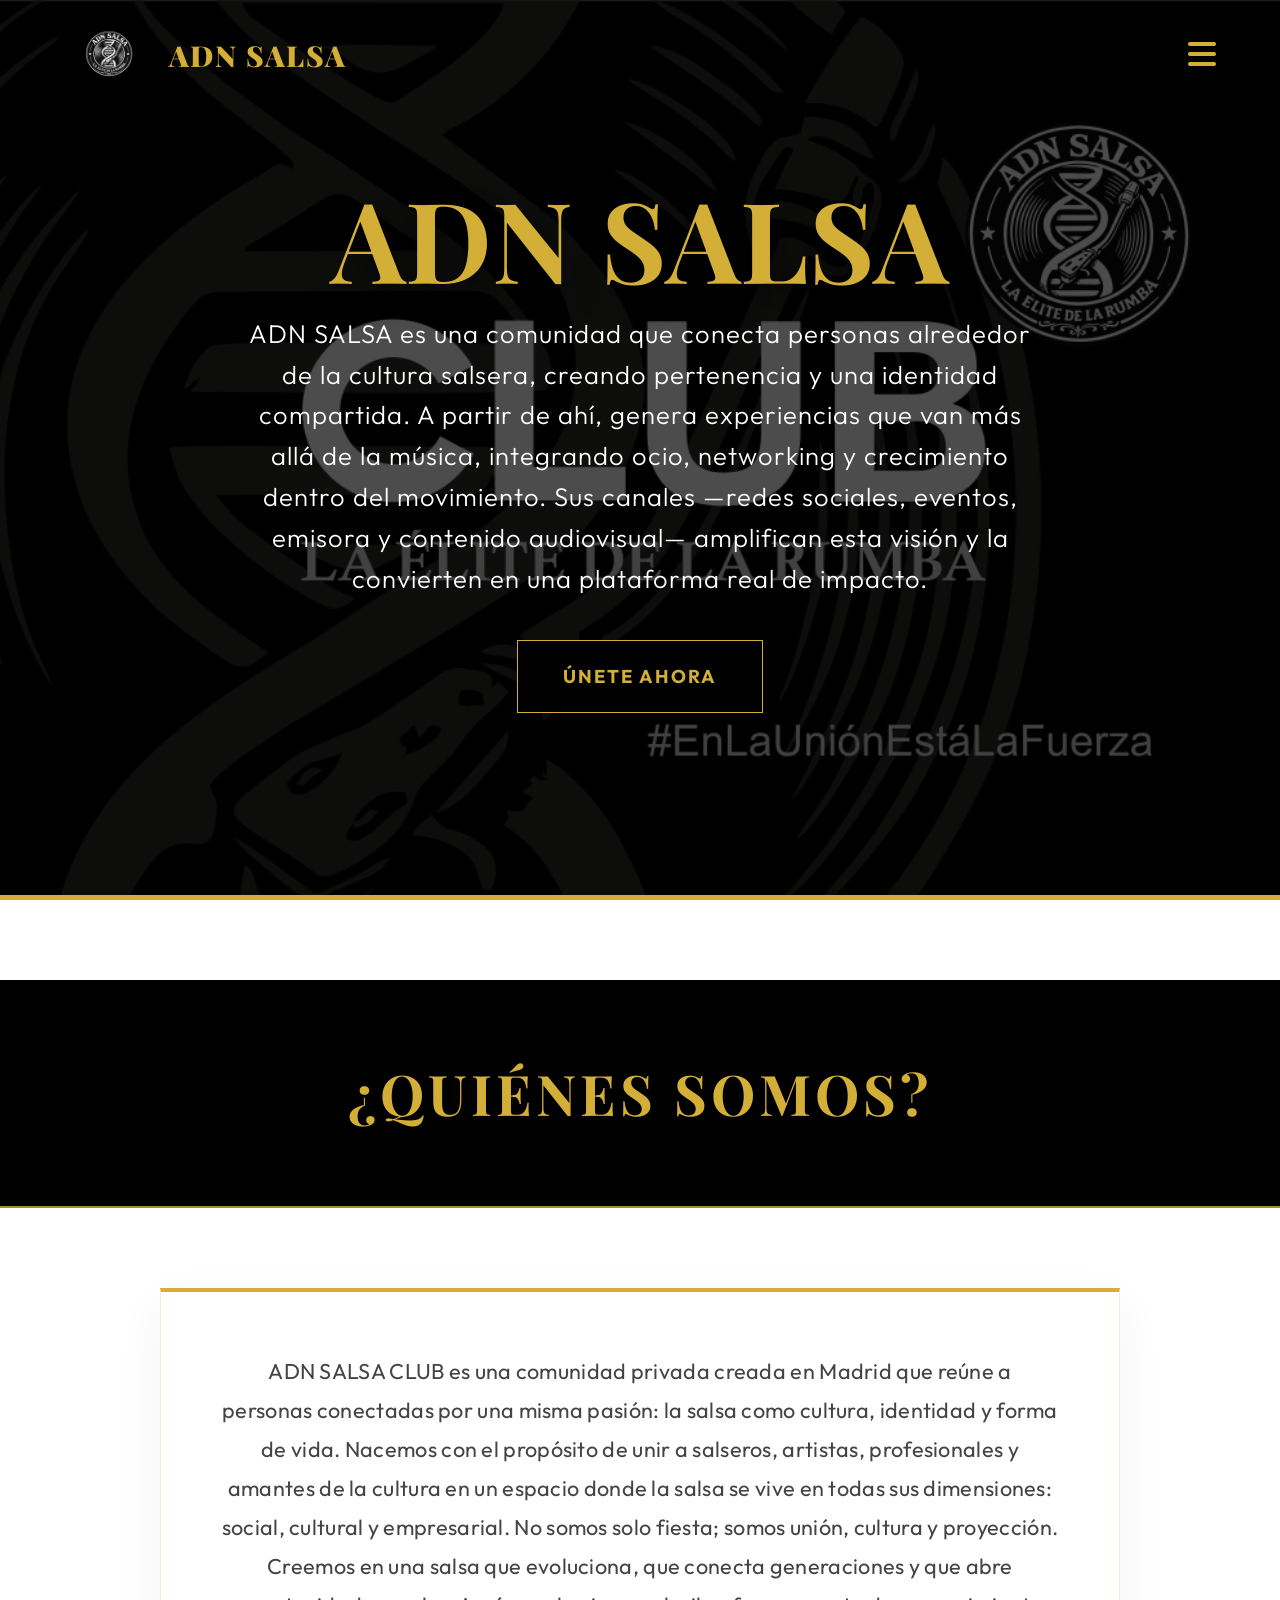
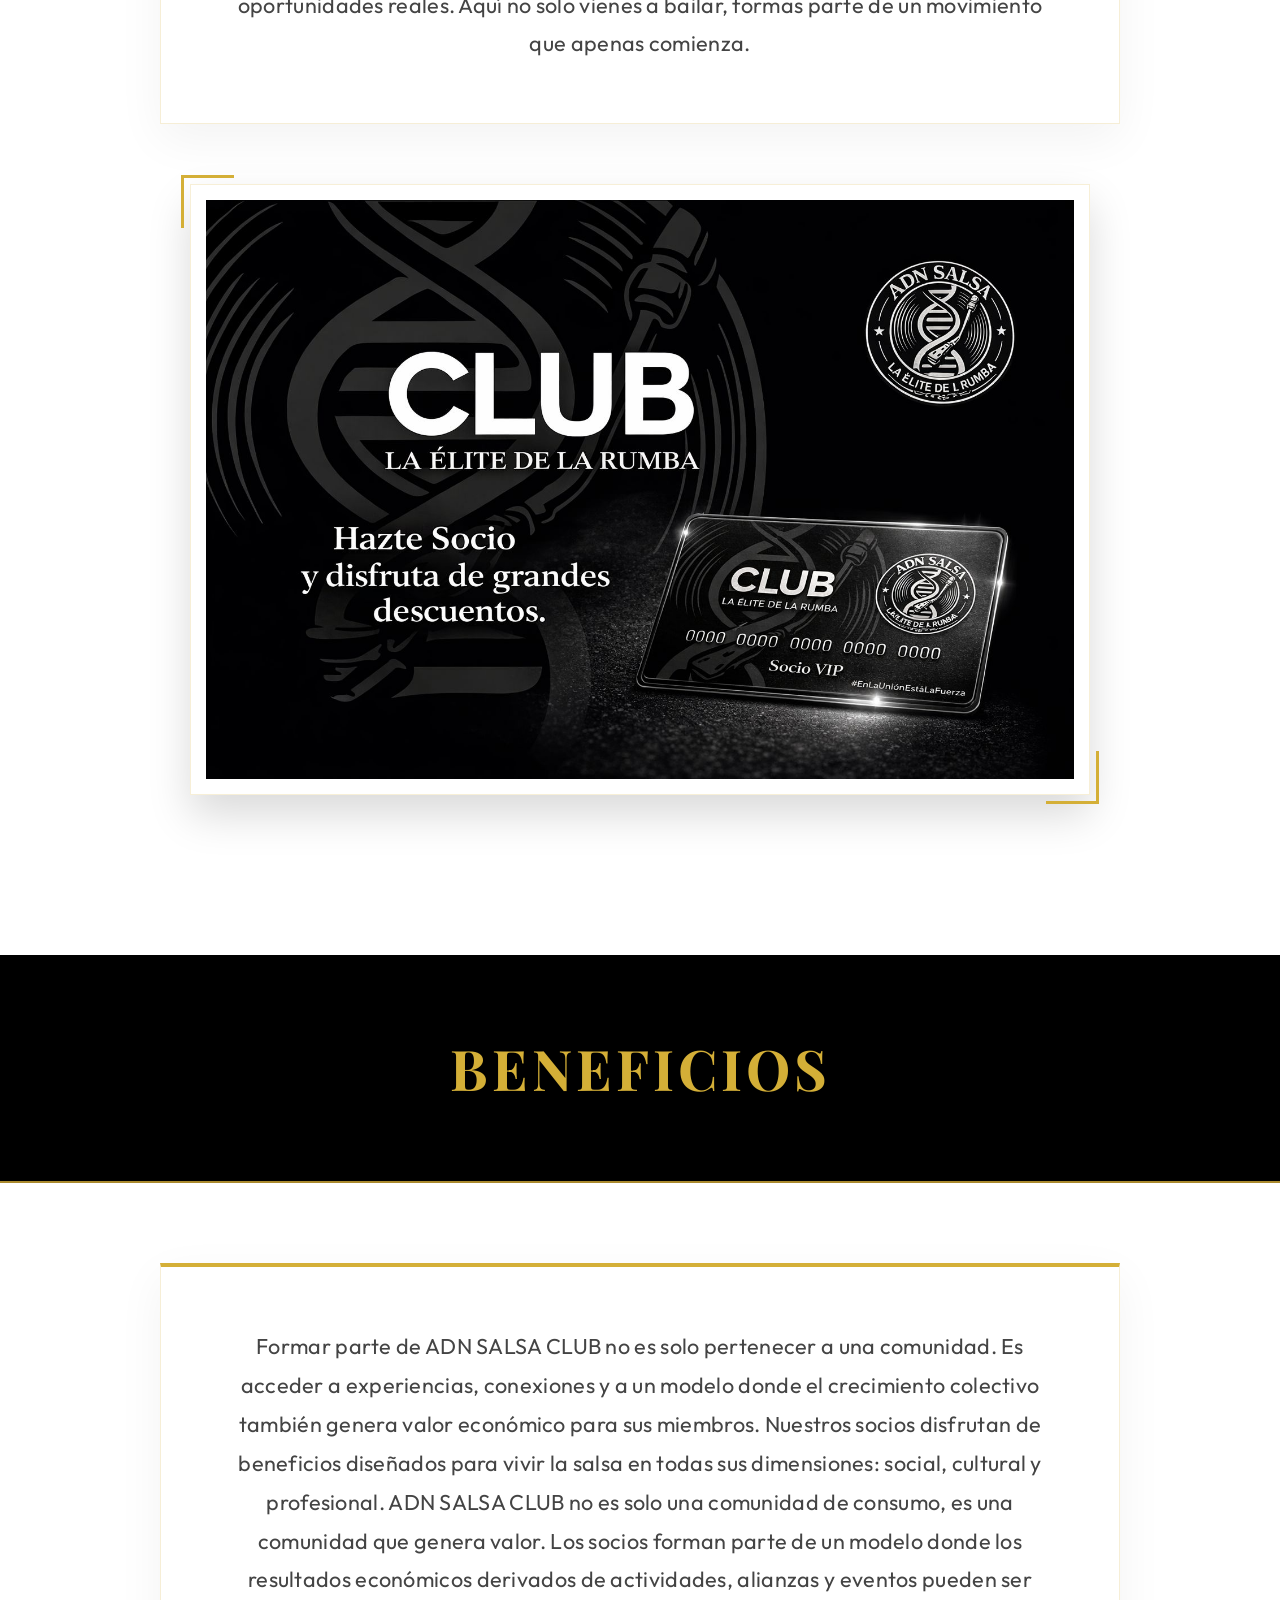
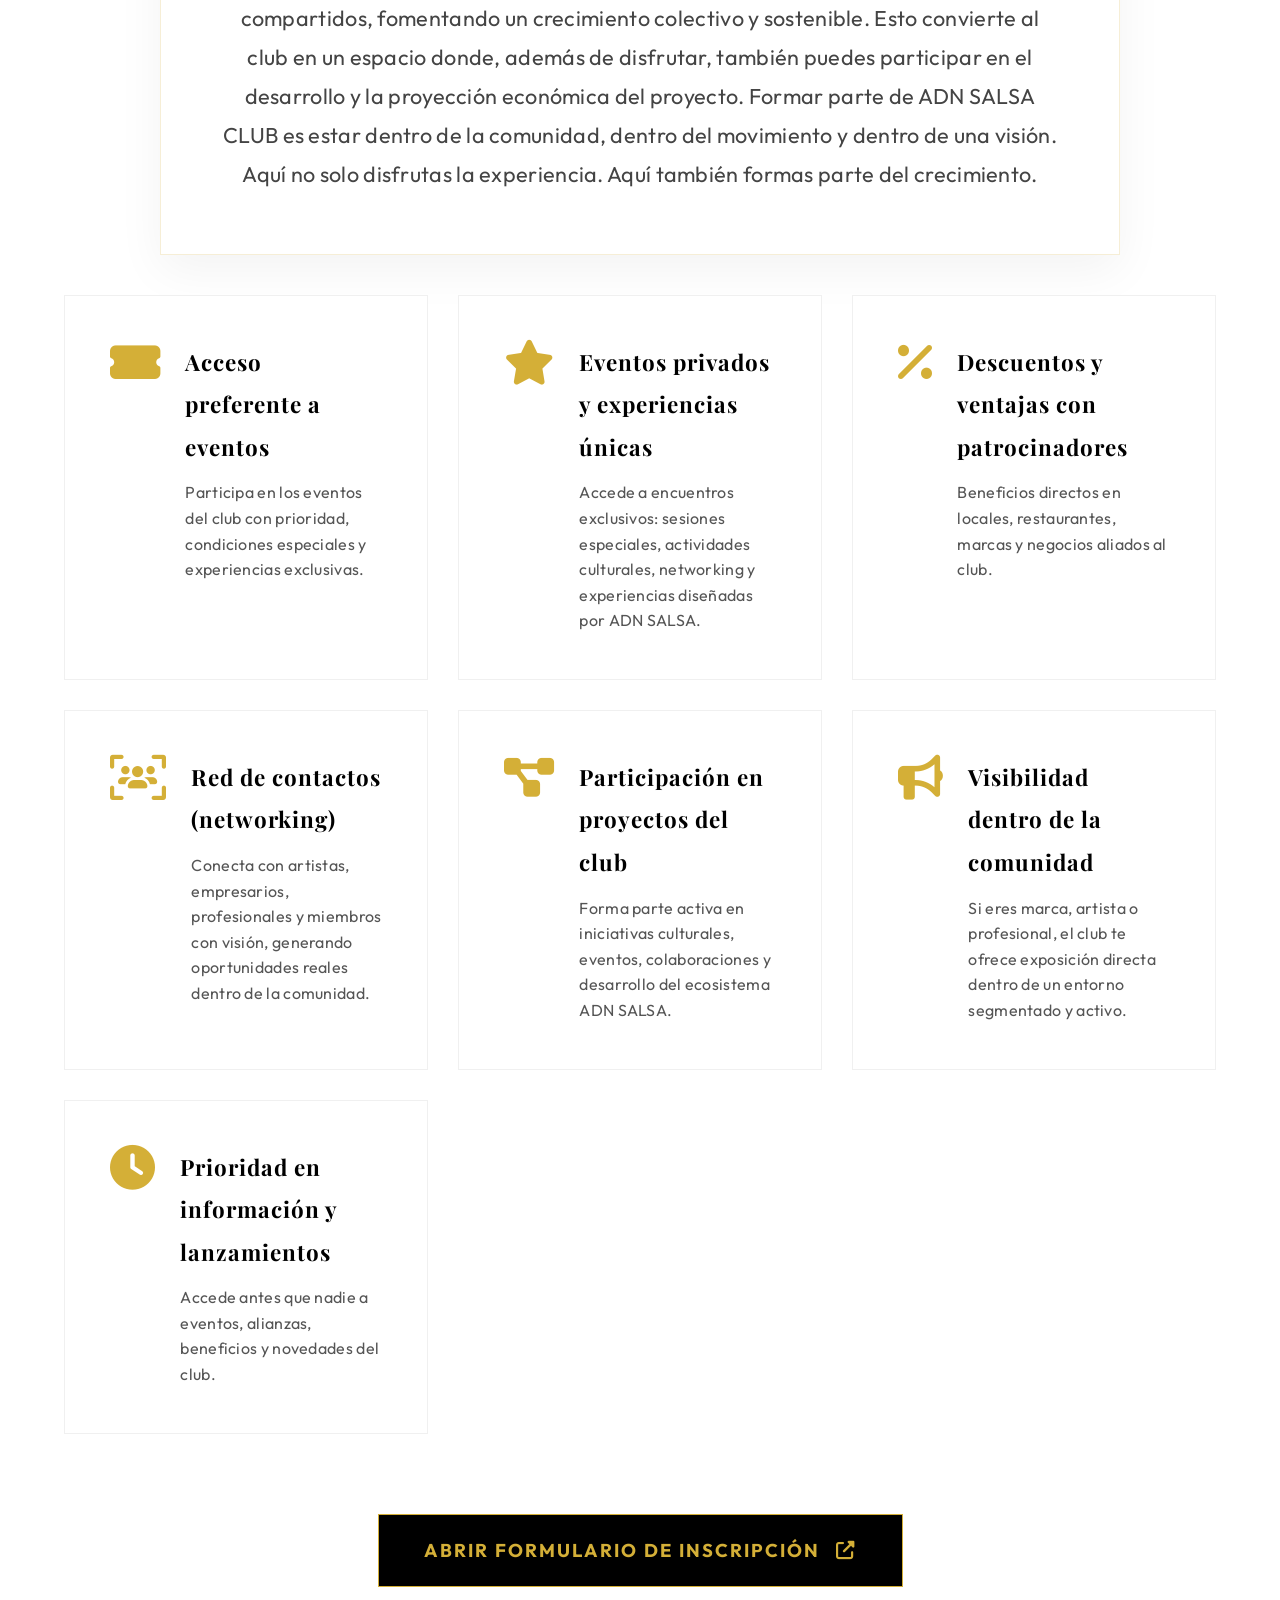
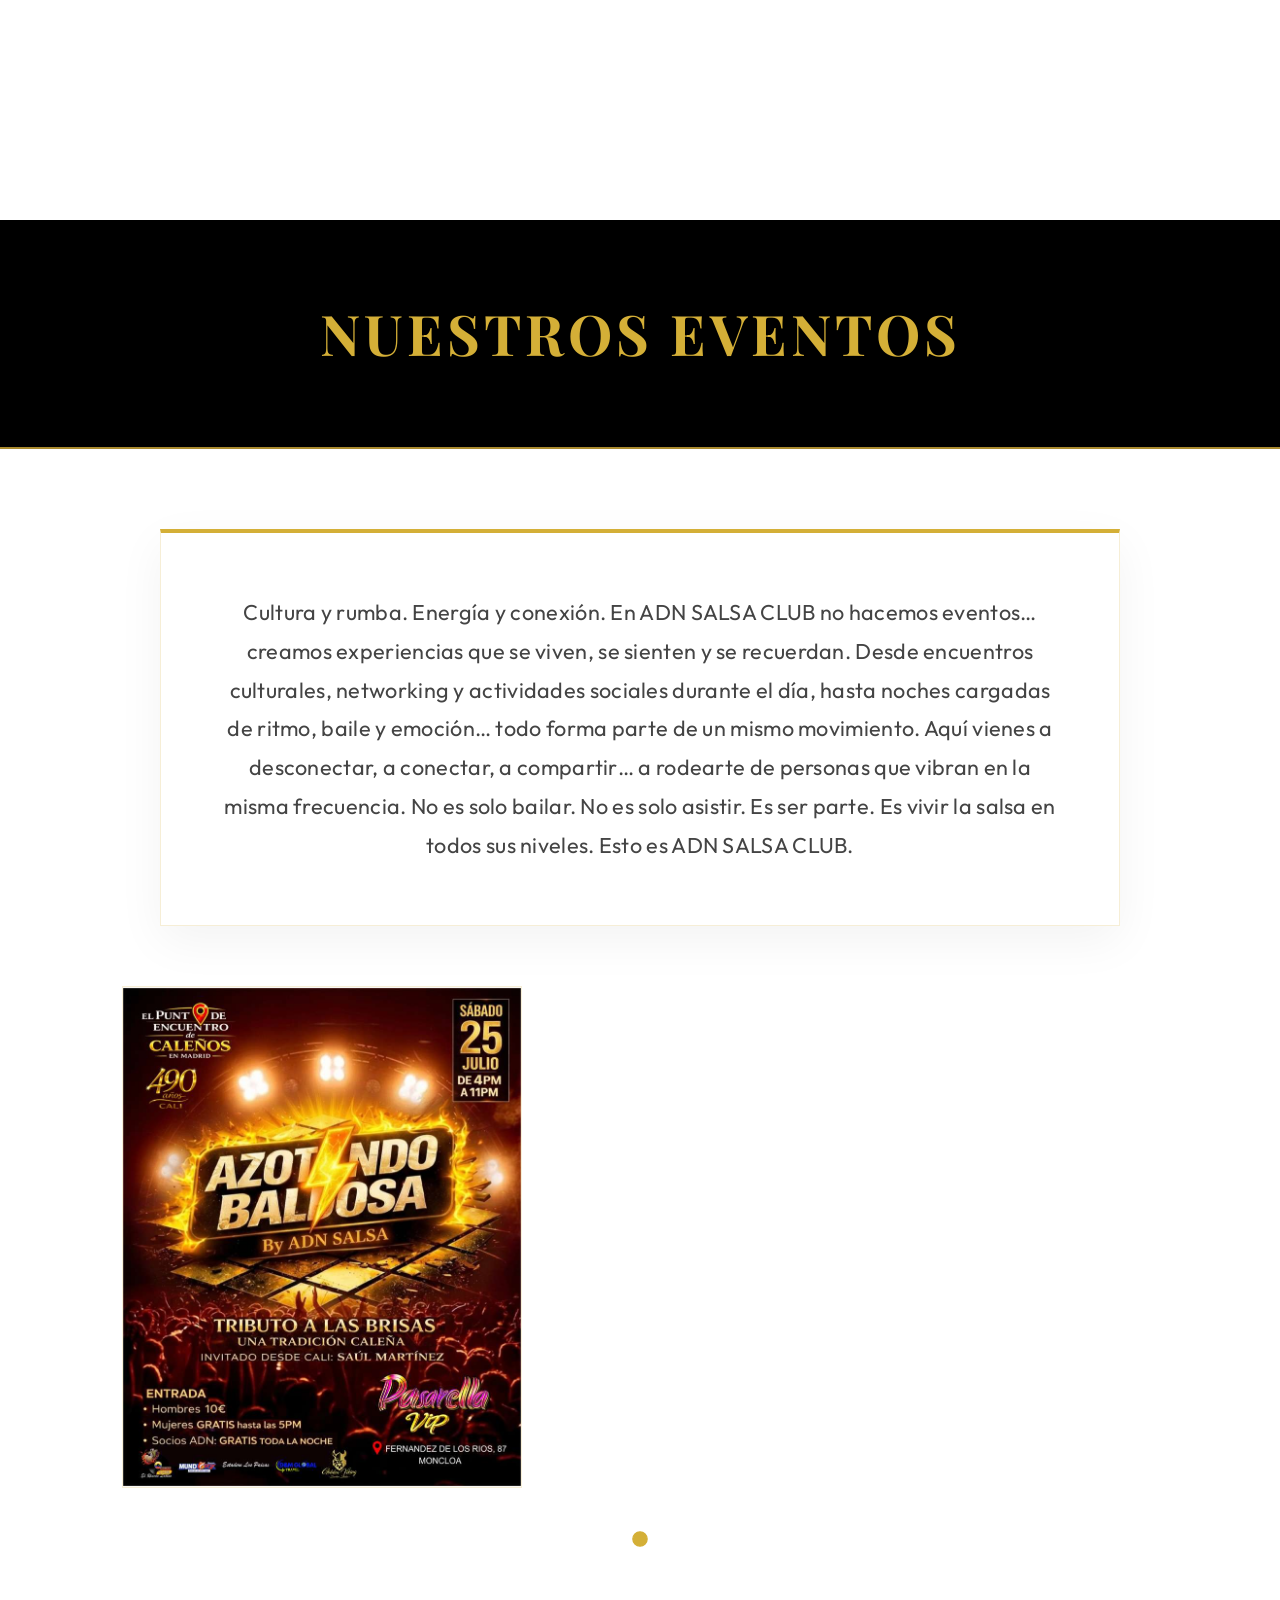
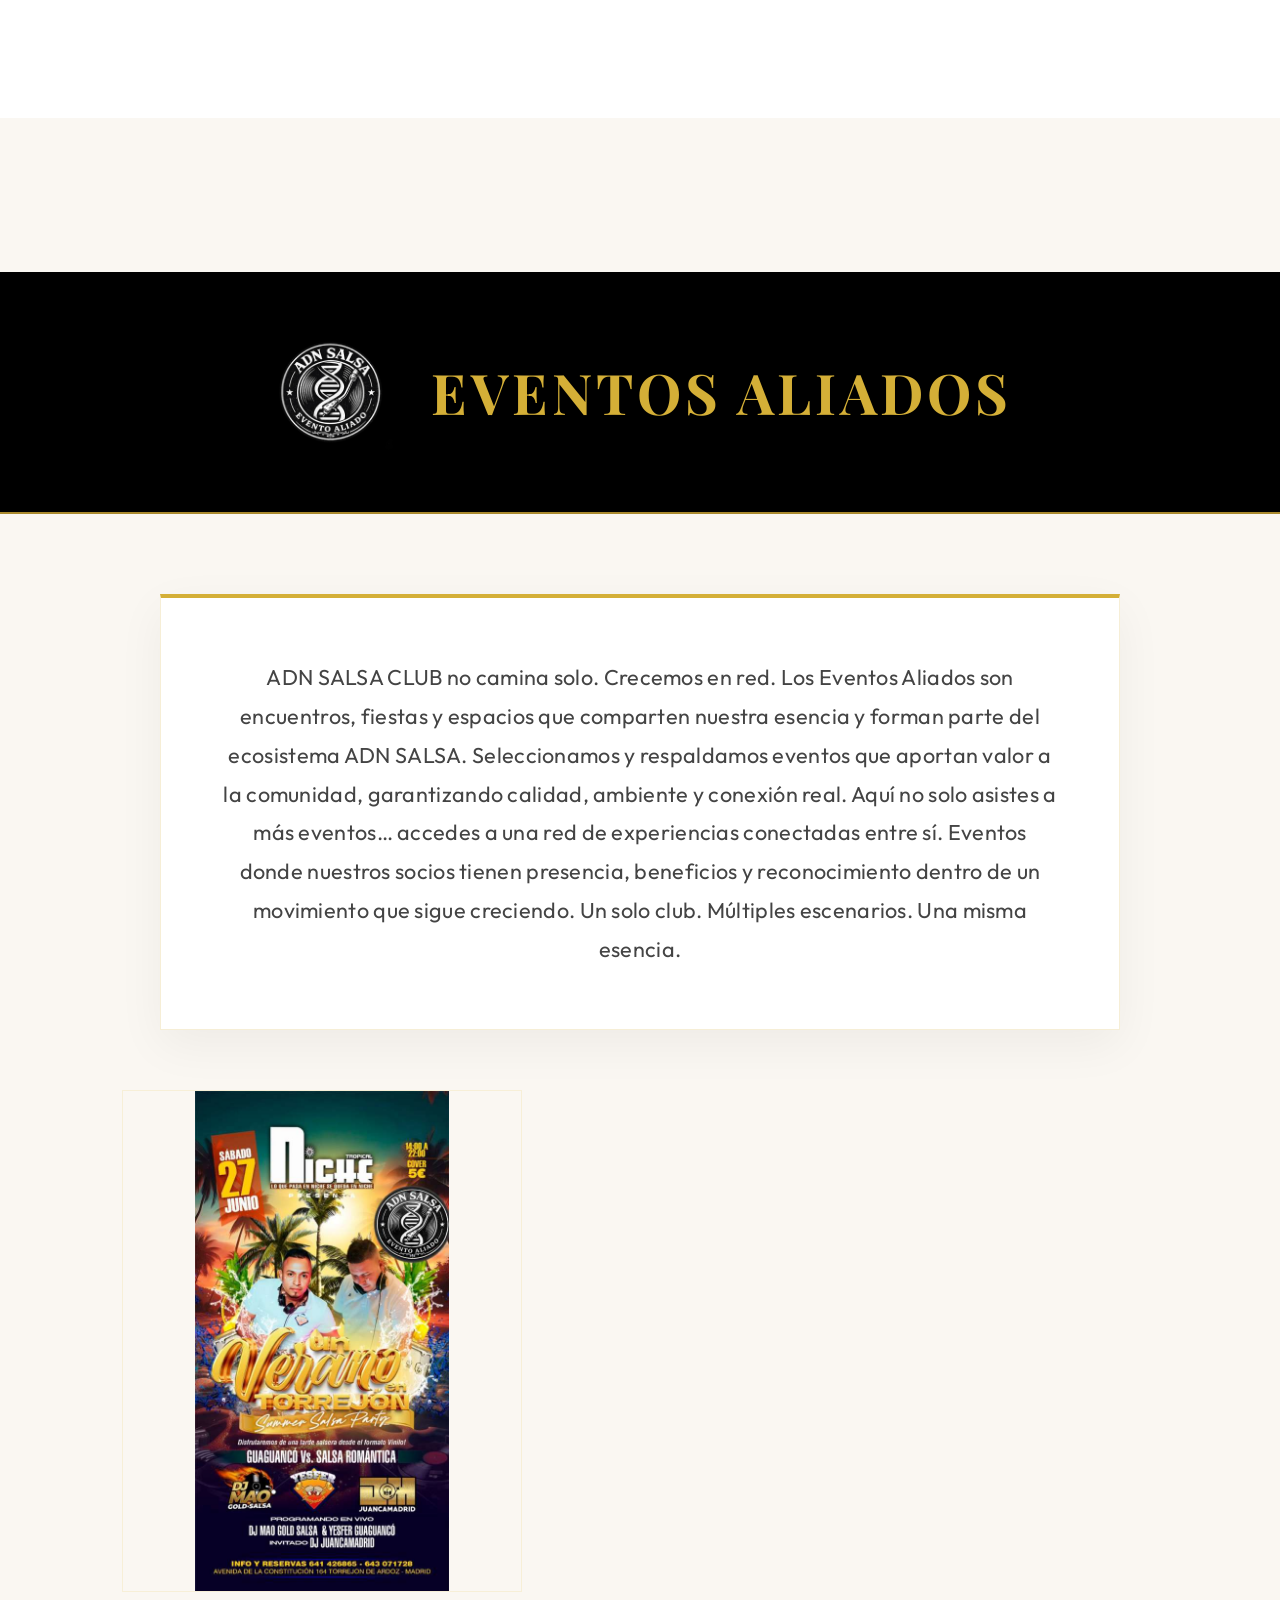
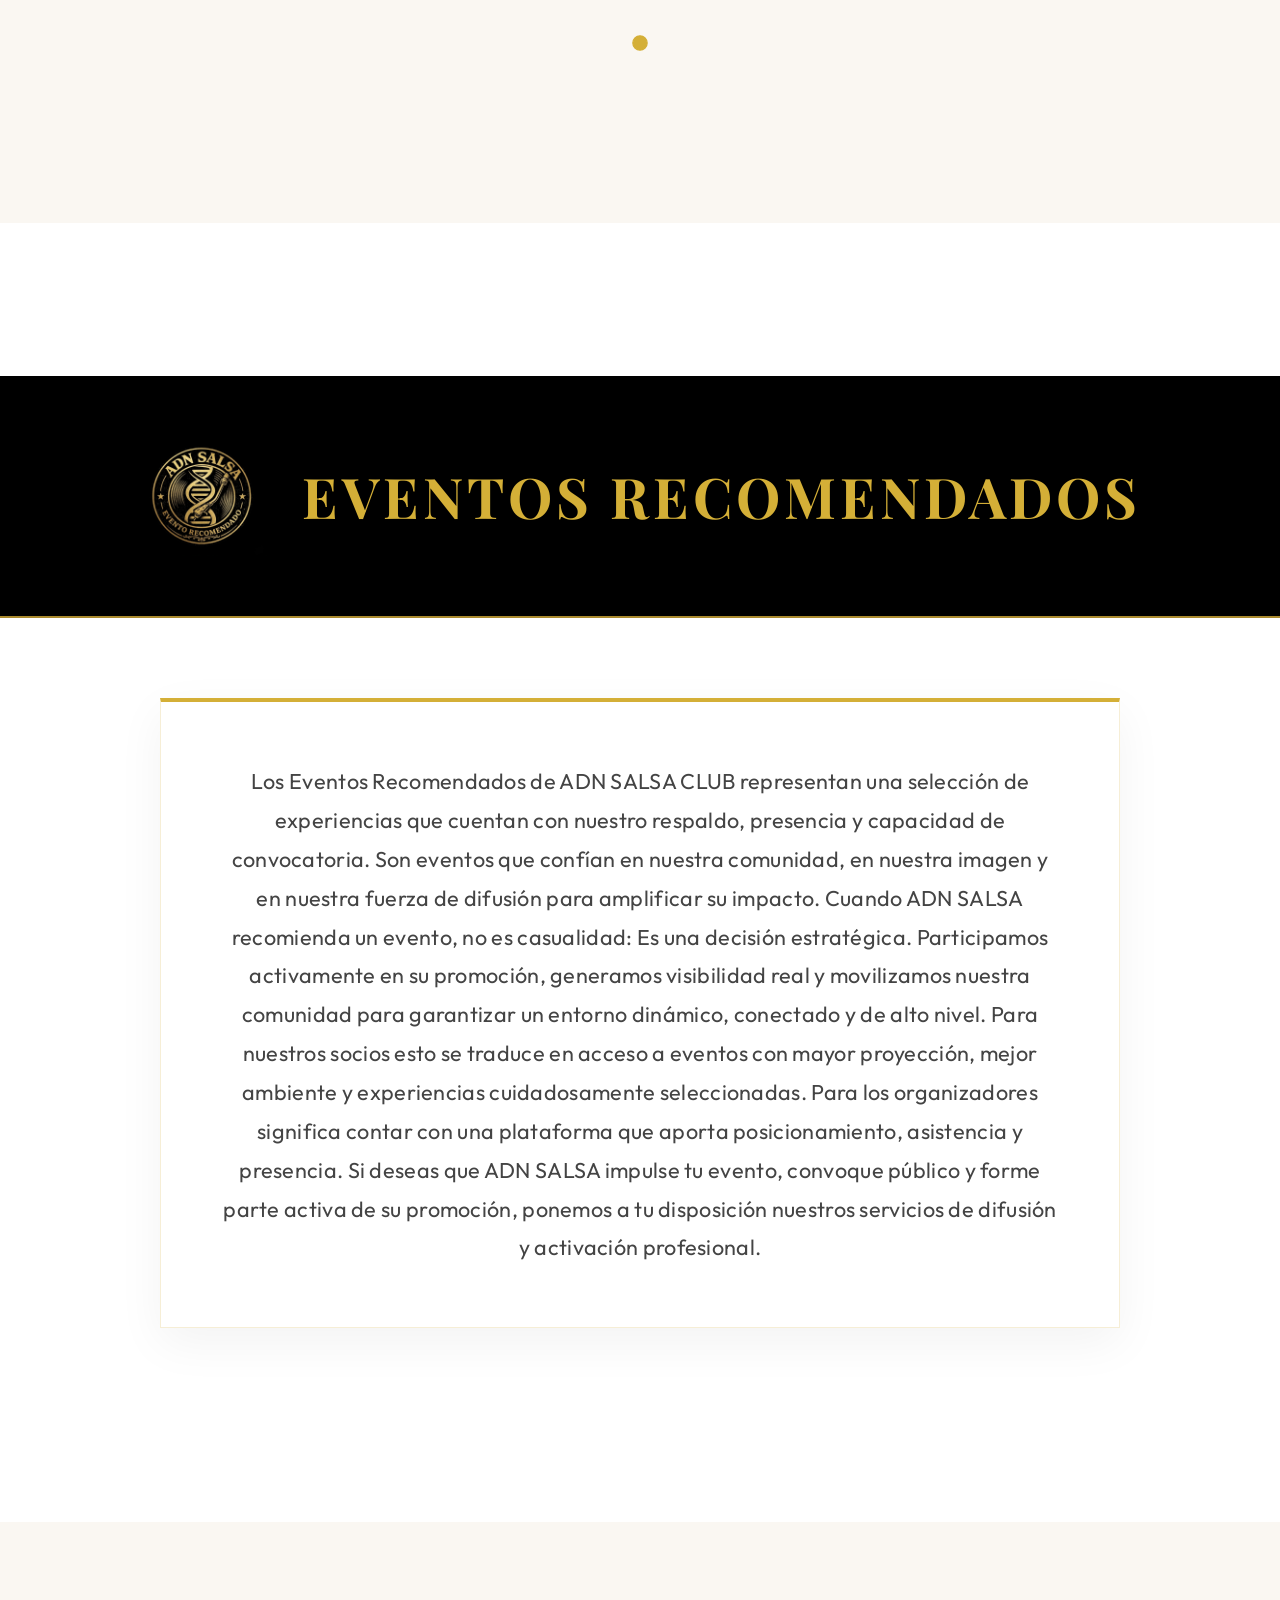
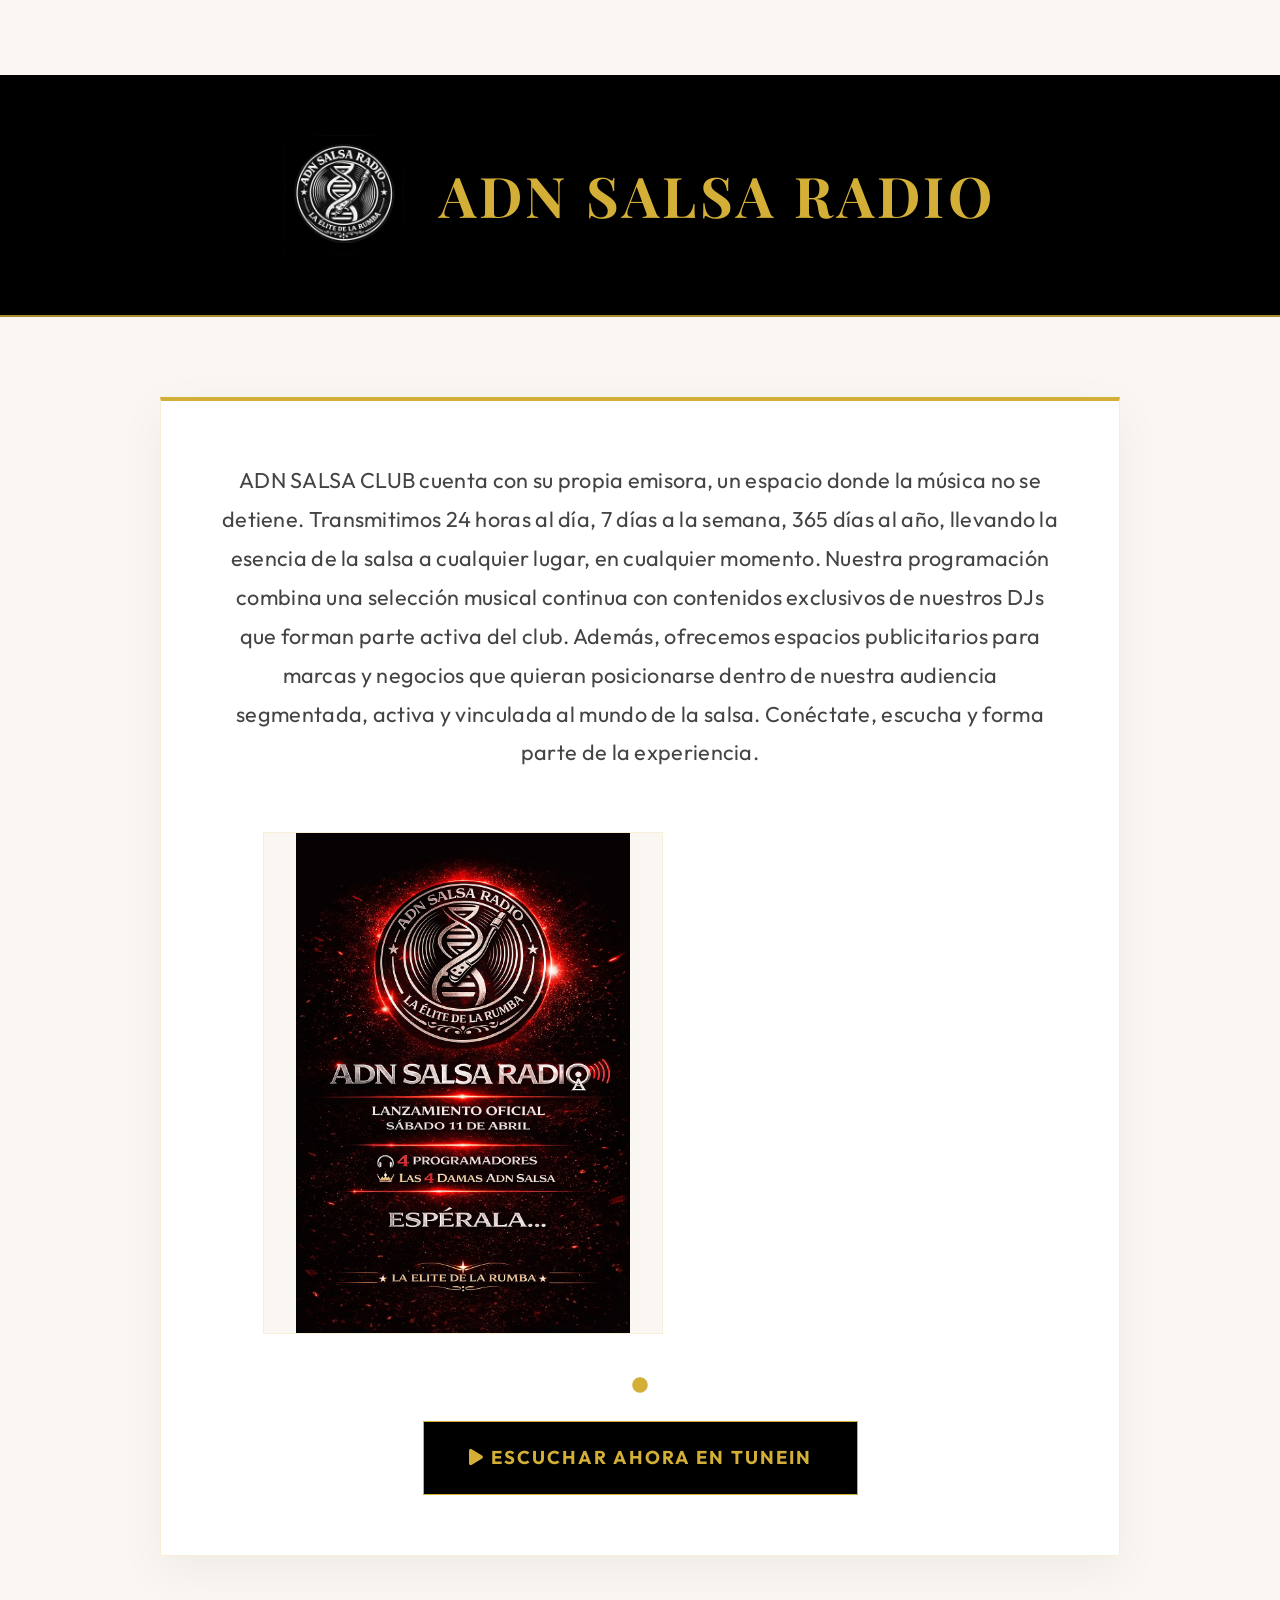
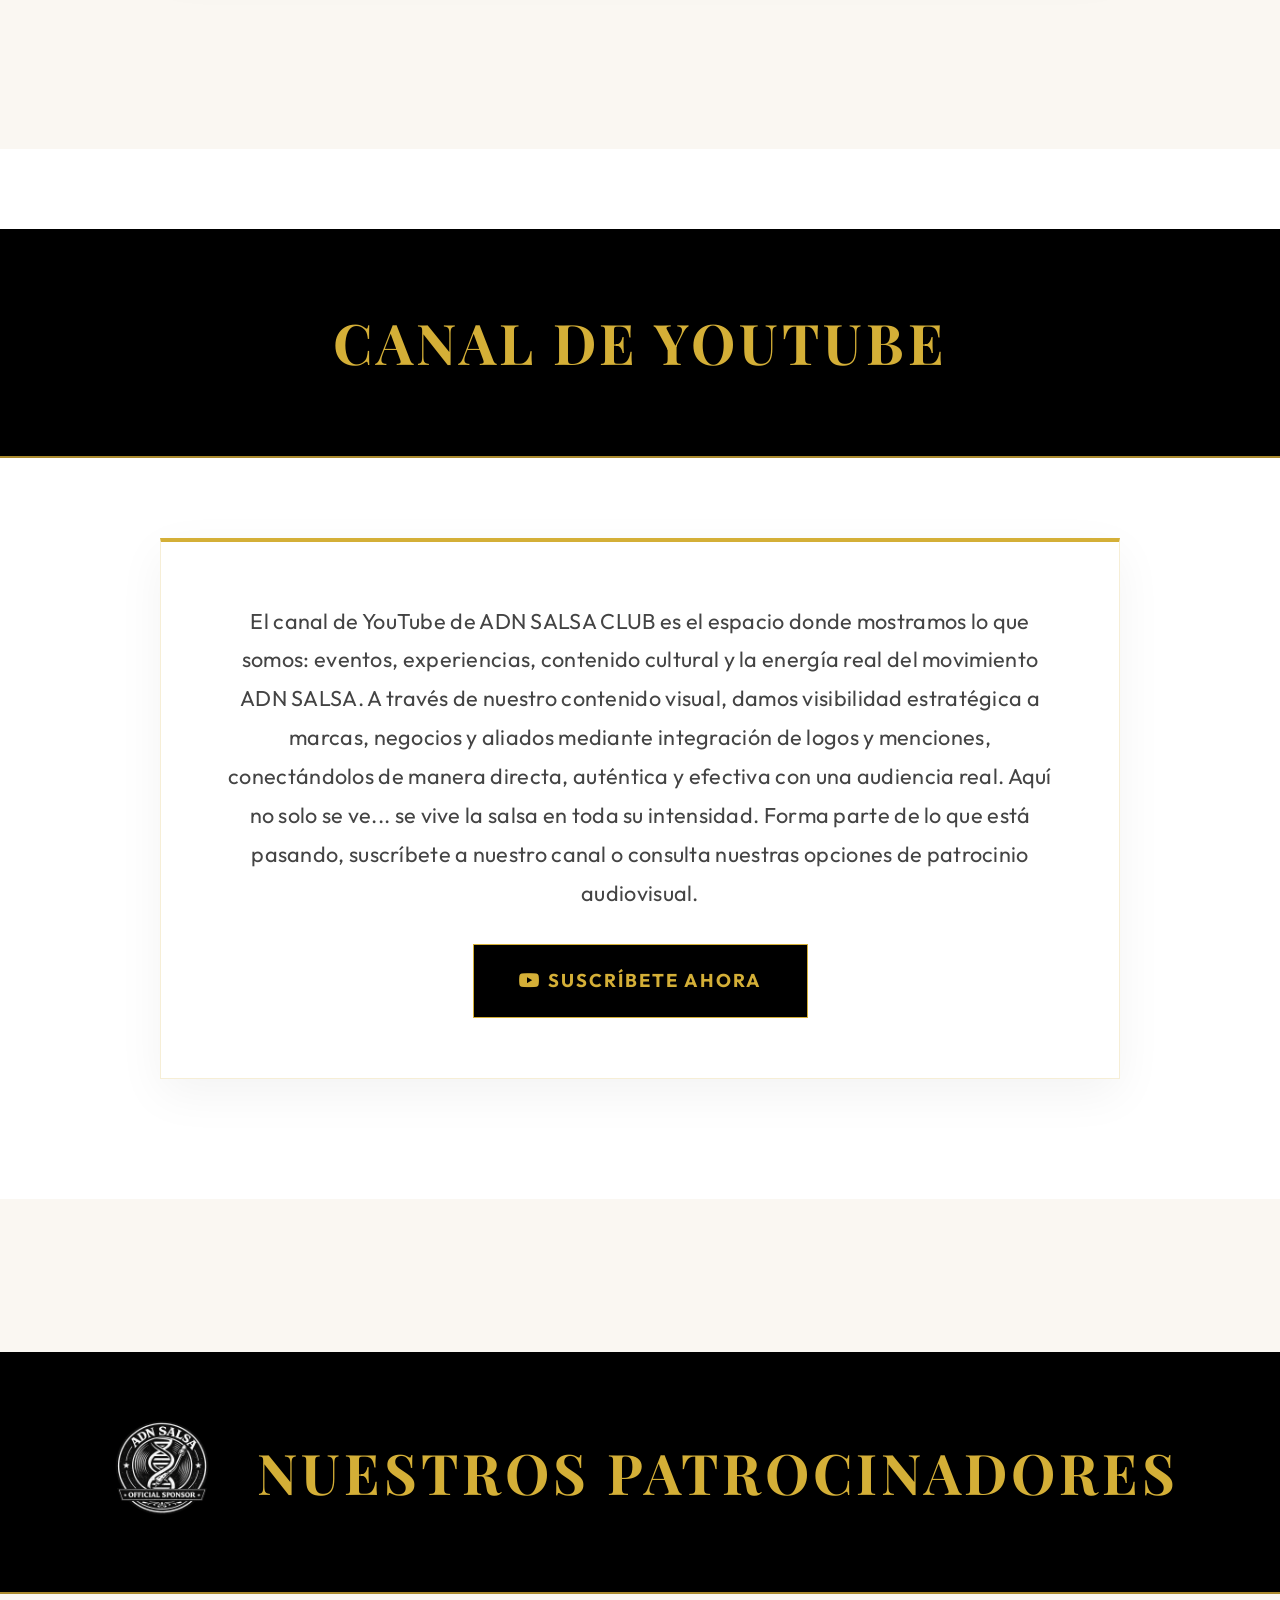
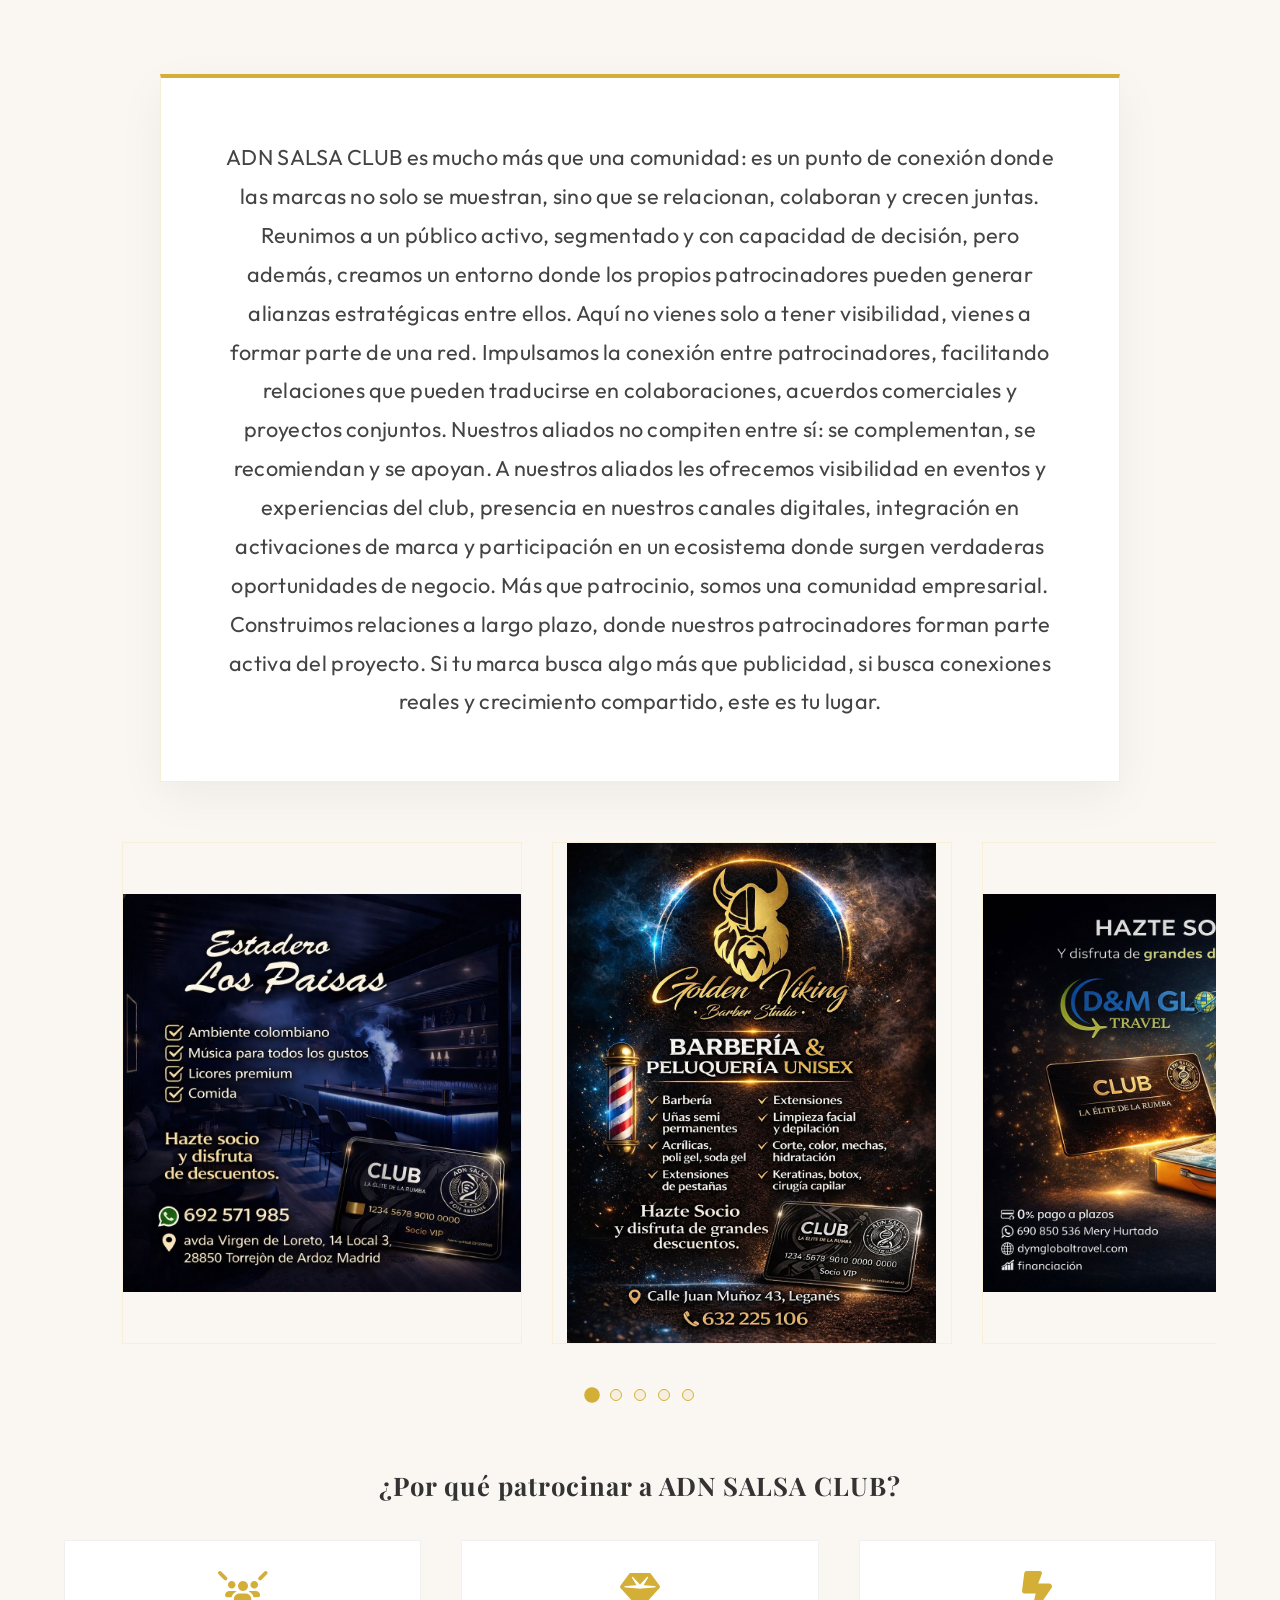
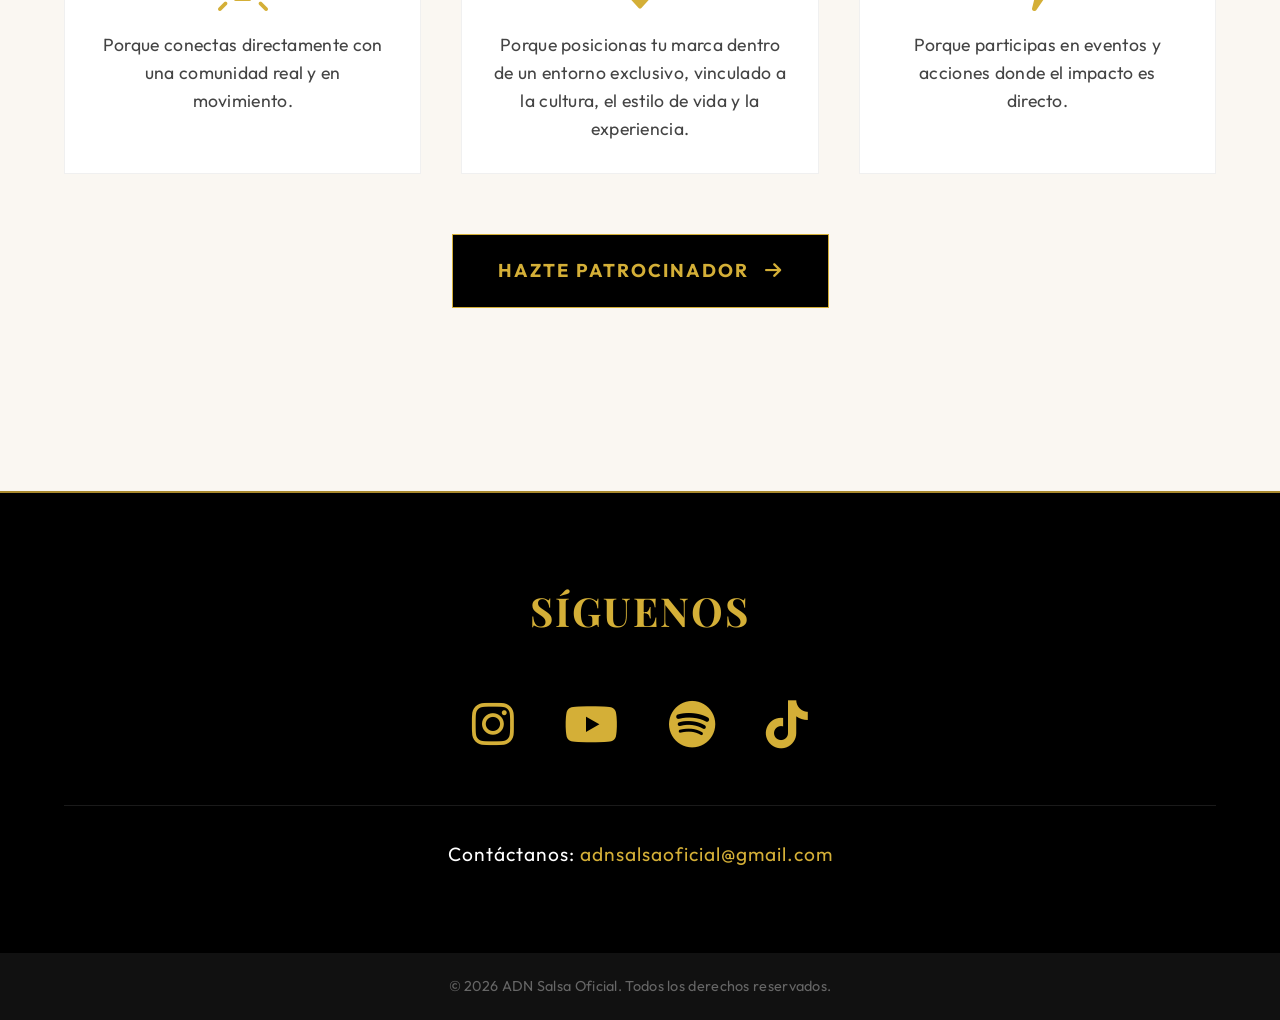
==== commit fa9c90ff: "Cambio_1_7_4_2026 Ingreso de imagenes" ====
--- a/index.html
+++ b/index.html
@@ -66,6 +66,11 @@
                     abre oportunidades reales. Aquí no solo vienes a bailar, formas parte de un movimiento que apenas
                     comienza.</p>
             </div>
+
+            <div class="about-image-container reading-width reveal">
+                <img src="images/quienes_somos/WhatsApp Image 2026-04-06 at 12.55.26 AM.jpeg"
+                    alt="ADN Salsa Quienes Somos" class="about-img">
+            </div>
         </div>
     </section>
 
@@ -158,8 +163,7 @@
 
             <div style="text-align: center; margin-top: 40px;">
                 <a href="#" class="btn btn-primary modal-trigger">
-                    ABRIR FORMULARIO DE INSCRIPCIÓN <i class="fas fa-external-link-alt"
-                        style="margin-left: 10px;"></i>
+                    ABRIR FORMULARIO DE INSCRIPCIÓN <i class="fas fa-external-link-alt" style="margin-left: 10px;"></i>
                 </a>
             </div>
 
@@ -182,6 +186,19 @@
                     todo forma parte de un mismo movimiento. Aquí vienes a desconectar, a conectar, a compartir… a
                     rodearte de personas que vibran en la misma frecuencia. No es solo bailar. No es solo asistir. Es
                     ser parte. Es vivir la salsa en todos sus niveles. Esto es ADN SALSA CLUB.</p>
+            </div>
+
+            <!-- Carousel Nuestros Eventos -->
+            <div class="carousel-container reveal">
+                <div class="carousel-track" id="track-events">
+                    <div class="carousel-item">
+                        <div class="video-card" id="video-card-1">
+                            <img src="images/nuestros_eventos/nues_even_img1.jpeg" alt="Nuestros Eventos">
+                            <video src="images/nuestros_eventos/nues_even_vid1.mp4" loop playsinline></video>
+                        </div>
+                    </div>
+                </div>
+                <div class="carousel-dots" id="dots-events"></div>
             </div>
         </div>
     </section>
@@ -204,6 +221,16 @@
                     conectadas entre sí. Eventos donde nuestros socios tienen presencia, beneficios y reconocimiento
                     dentro de un movimiento que sigue creciendo. Un solo club. Múltiples escenarios. Una misma esencia.
                 </p>
+            </div>
+
+            <!-- Carousel Eventos Aliados -->
+            <div class="carousel-container reveal">
+                <div class="carousel-track" id="track-allied">
+                    <div class="carousel-item">
+                        <img src="images/evento_aliado/eve_ali_img1.jpeg" alt="Evento Aliado">
+                    </div>
+                </div>
+                <div class="carousel-dots" id="dots-allied"></div>
             </div>
         </div>
     </section>
@@ -255,6 +282,16 @@
                     audiencia segmentada, activa y vinculada al mundo de la salsa. Conéctate, escucha y forma parte de
                     la experiencia.</p>
 
+                <!-- Carousel Emisora -->
+                <div class="carousel-container">
+                    <div class="carousel-track" id="track-emisora">
+                        <div class="carousel-item">
+                            <img src="images/emisora/emisora_img1.jpeg" alt="ADN Salsa Radio">
+                        </div>
+                    </div>
+                    <div class="carousel-dots" id="dots-emisora"></div>
+                </div>
+
                 <div style="text-align: center; margin-top: 30px;">
                     <a href="https://tunein.com/radio/ADN-SALSA-RADIO-s354577/" target="_blank" class="btn btn-primary">
                         <i class="fas fa-play"></i> ESCUCHAR AHORA EN TUNEIN
@@ -283,8 +320,7 @@
                 </p>
 
                 <div style="text-align: center; margin-top: 30px;">
-                    <a href="https://www.youtube.com/channel/UC-your-channel-id" target="_blank"
-                        class="btn btn-primary">
+                    <a href="https://www.youtube.com/@adnsalsaoficial" target="_blank" class="btn btn-primary">
                         <i class="fab fa-youtube"></i> SUSCRÍBETE AHORA
                     </a>
                 </div>
@@ -318,6 +354,28 @@
                     compartido, este es tu lugar.</p>
             </div>
 
+            <!-- Carousel Patrocinadores -->
+            <div class="carousel-container reveal">
+                <div class="carousel-track" id="track-patrocinadores">
+                    <div class="carousel-item">
+                        <img src="images/patrocinadores/esta_los_paisas.jpeg" alt="Sponsor 1">
+                    </div>
+                    <div class="carousel-item">
+                        <img src="images/patrocinadores/golden_viking.jpeg" alt="Sponsor 2">
+                    </div>
+                    <div class="carousel-item">
+                        <img src="images/patrocinadores/haste_socio.jpeg" alt="Sponsor 3">
+                    </div>
+                    <div class="carousel-item">
+                        <img src="images/patrocinadores/mundo_fox.jpeg" alt="Sponsor 4">
+                    </div>
+                    <div class="carousel-item">
+                        <img src="images/patrocinadores/rincon_latino.jpeg" alt="Sponsor 5">
+                    </div>
+                </div>
+                <div class="carousel-dots" id="dots-patrocinadores"></div>
+            </div>
+
             <!-- Part 2: Why Join? -->
             <div class="sponsorship-why-container reveal" style="margin-top: 60px;">
                 <h2 style="color: #333; font-size: 1.6rem; text-transform: none; text-align: center;">¿Por qué
@@ -341,8 +399,7 @@
 
             <div style="text-align: center; margin-top: 50px; margin-bottom: 30px;">
                 <a href="#" class="btn btn-primary modal-trigger">
-                    HAZTE PATROCINADOR <i class="fas fa-arrow-right"
-                        style="margin-left: 10px;"></i>
+                    HAZTE PATROCINADOR <i class="fas fa-arrow-right" style="margin-left: 10px;"></i>
                 </a>
             </div>
         </div>
@@ -359,10 +416,10 @@
                 <a href="https://www.instagram.com/adnsalsaoficial?igsh=MTNpOXltem5ydzh3Mw==" target="_blank"
                     class="social-link" aria-label="Instagram"><i class="fab fa-instagram"
                         style="font-size: 3rem;"></i></a>
-                <a href="#" target="_blank" class="social-link" aria-label="YouTube"><i class="fab fa-youtube"
-                        style="font-size: 3rem;"></i></a>
-                <a href="#" target="_blank" class="social-link" aria-label="Spotify"><i class="fab fa-spotify"
-                        style="font-size: 3rem;"></i></a>
+                <a href="https://www.youtube.com/@adnsalsaoficial" target="_blank" class="social-link"
+                    aria-label="YouTube"><i class="fab fa-youtube" style="font-size: 3rem;"></i></a>
+                <a href="https://open.spotify.com/search/@adnsalsaoficial" target="_blank" class="social-link"
+                    aria-label="Spotify"><i class="fab fa-spotify" style="font-size: 3rem;"></i></a>
                 <a href="https://www.tiktok.com/@adnsalsaoficial?_r=1&_t=ZS-959fMCPkSSz" target="_blank"
                     class="social-link" aria-label="TikTok"><i class="fab fa-tiktok" style="font-size: 3rem;"></i></a>
             </div>
--- a/styles.css
+++ b/styles.css
@@ -111,7 +111,8 @@
 }
 
 .section-logo {
-    height: clamp(60px, 10vw, 120px); /* Ligeramente más grandes para mayor impacto */
+    height: clamp(60px, 10vw, 120px);
+    /* Ligeramente más grandes para mayor impacto */
     width: auto;
     object-fit: contain;
     transition: var(--transition);
@@ -122,7 +123,7 @@
         flex-direction: column;
         gap: 10px;
     }
-    
+
     .section-logo {
         height: 70px;
     }
@@ -213,6 +214,125 @@
     max-width: 80ch;
     margin-left: auto;
     margin-right: auto;
+}
+
+/* Carousel Implementation */
+.carousel-container {
+    position: relative;
+    width: 100%;
+    margin-top: 40px;
+}
+
+.carousel-track {
+    display: flex;
+    gap: 30px;
+    overflow-x: auto;
+    scroll-behavior: smooth;
+    -ms-overflow-style: none;
+    /* IE and Edge */
+    scrollbar-width: none;
+    /* Firefox */
+    padding: 20px 5%;
+    cursor: grab;
+    scroll-snap-type: x mandatory;
+}
+
+.carousel-track:active {
+    cursor: grabbing;
+}
+
+.carousel-track::-webkit-scrollbar {
+    display: none;
+    /* Chrome, Safari and Opera */
+}
+
+.carousel-item {
+    flex: 0 0 400px;
+    background: var(--white);
+    border: 1px solid rgba(212, 175, 55, 0.2);
+    transition: var(--transition);
+    position: relative;
+    overflow: hidden;
+    scroll-snap-align: center;
+}
+
+.carousel-item:hover {
+    transform: translateY(-10px);
+    border-color: var(--primary);
+    box-shadow: var(--shadow);
+}
+
+.carousel-item img {
+    width: 100%;
+    height: 500px;
+    object-fit: contain;
+    background-color: #faf7f2;
+    display: block;
+    transition: opacity 0.5s ease;
+}
+
+/* Pagination Dots */
+.carousel-dots {
+    display: flex;
+    justify-content: center;
+    gap: 12px;
+    margin-top: 25px;
+    margin-bottom: 20px;
+}
+
+.dot {
+    width: 12px;
+    height: 12px;
+    border-radius: 50%;
+    background-color: rgba(212, 175, 55, 0.1);
+    cursor: pointer;
+    transition: var(--transition);
+    border: 1px solid var(--primary);
+}
+
+.dot.active {
+    background-color: var(--primary);
+    transform: scale(1.3);
+}
+
+/* Video Card Hover Effect */
+.video-card {
+    position: relative;
+    width: 100%;
+    height: 100%;
+    overflow: hidden;
+}
+
+.video-card video {
+    position: absolute;
+    top: 0;
+    left: 0;
+    width: 100%;
+    height: 100%;
+    object-fit: contain;
+    background-color: #faf7f2;
+    opacity: 0;
+    transition: opacity 0.5s ease;
+    pointer-events: none;
+}
+
+.video-card.video-active video {
+    opacity: 1;
+}
+
+.video-card.video-active img {
+    opacity: 0;
+}
+
+@media (max-width: 768px) {
+    .carousel-item {
+        flex: 0 0 85vw;
+        scroll-snap-align: center;
+    }
+
+    .carousel-item img {
+        height: 60vh;
+    }
 }
 
 /* Section Spacing */
@@ -397,6 +517,52 @@
     padding: 80px 0;
     background: var(--bg-light);
     overflow: hidden;
+}
+
+.about-image-container {
+    margin: 60px auto 0;
+    border: 1px solid rgba(212, 175, 55, 0.2);
+    box-shadow: var(--shadow);
+    position: relative;
+    padding: 15px;
+    background: var(--white);
+    max-width: 900px;
+}
+
+.about-image-container::before {
+    content: '';
+    position: absolute;
+    top: -10px;
+    left: -10px;
+    width: 50px;
+    height: 50px;
+    border-top: 3px solid var(--primary);
+    border-left: 3px solid var(--primary);
+}
+
+.about-image-container::after {
+    content: '';
+    position: absolute;
+    bottom: -10px;
+    right: -10px;
+    width: 50px;
+    height: 50px;
+    border-bottom: 3px solid var(--primary);
+    border-right: 3px solid var(--primary);
+}
+
+.about-img {
+    width: 100%;
+    height: auto;
+    display: block;
+    object-fit: cover;
+    filter: grayscale(20%);
+    transition: var(--transition);
+}
+
+.about-image-container:hover .about-img {
+    filter: grayscale(0%);
+    transform: scale(1.02);
 }
 
 .youtube-section {
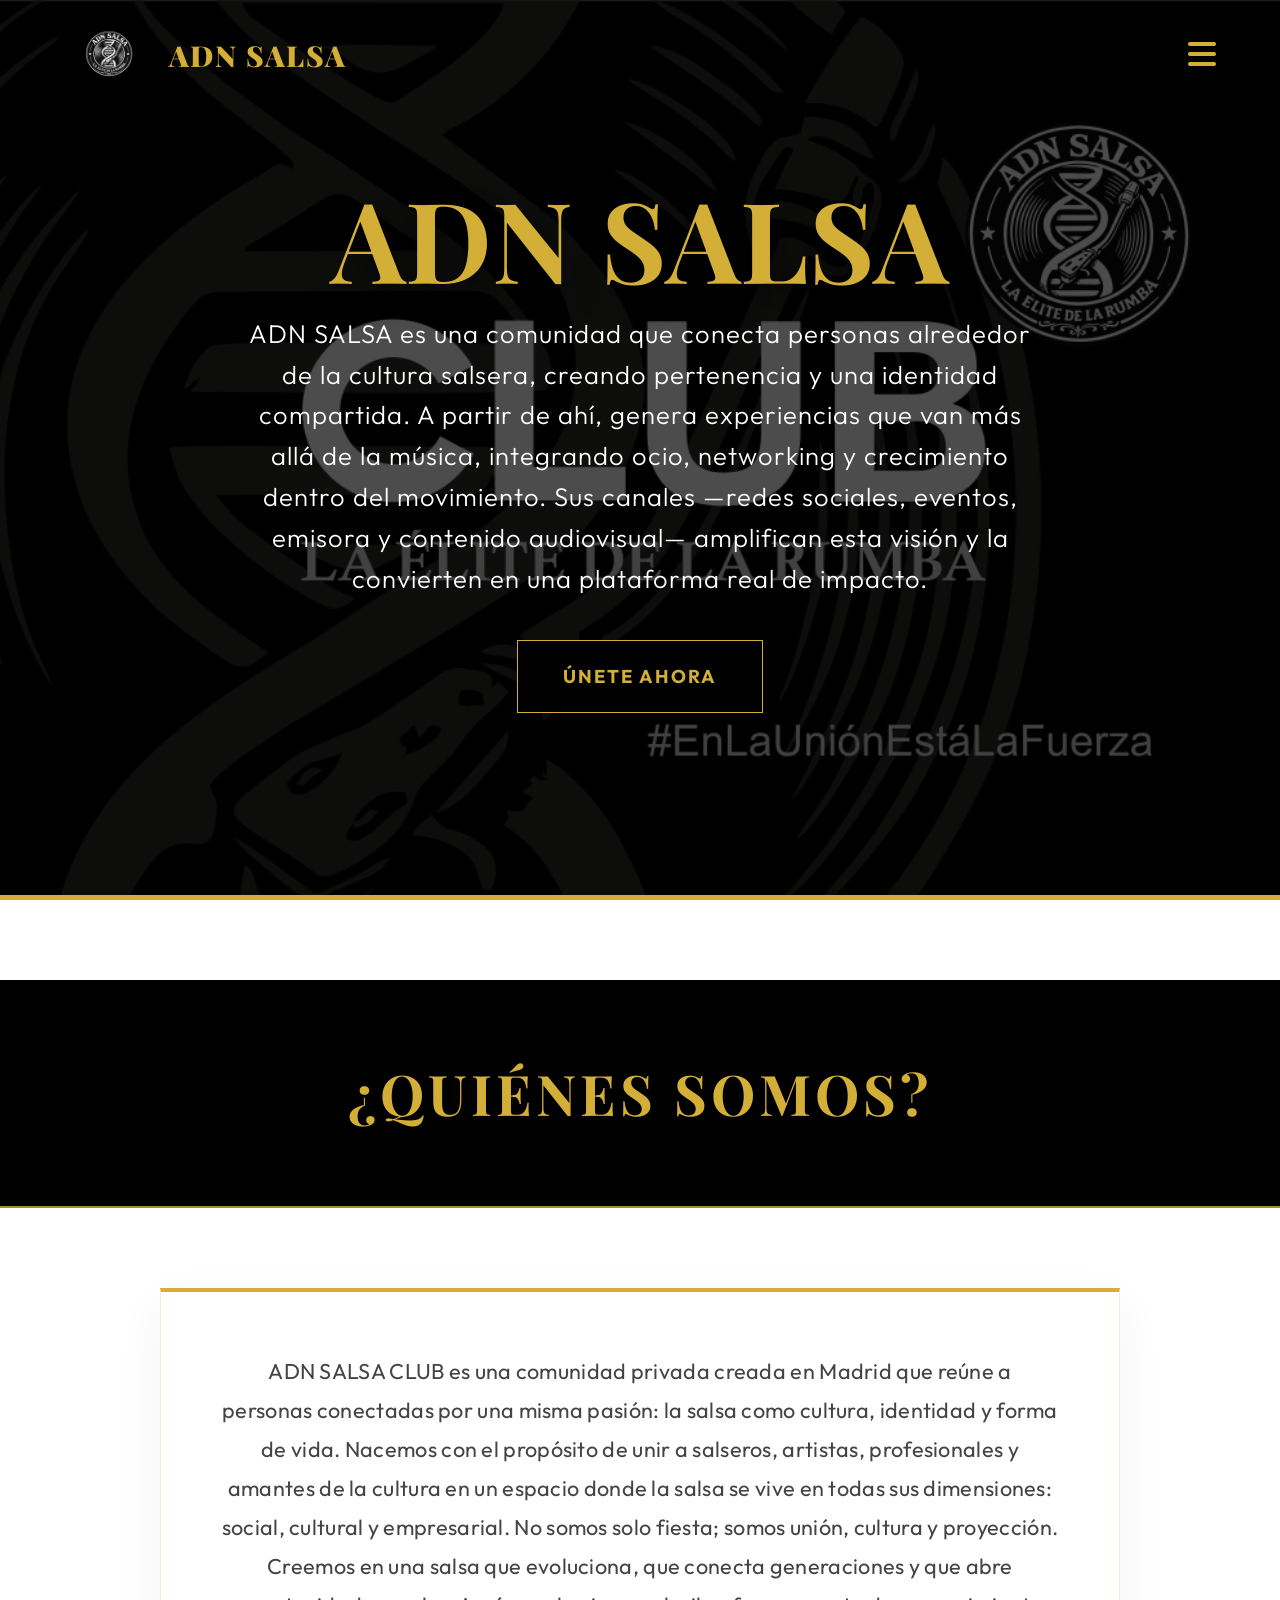
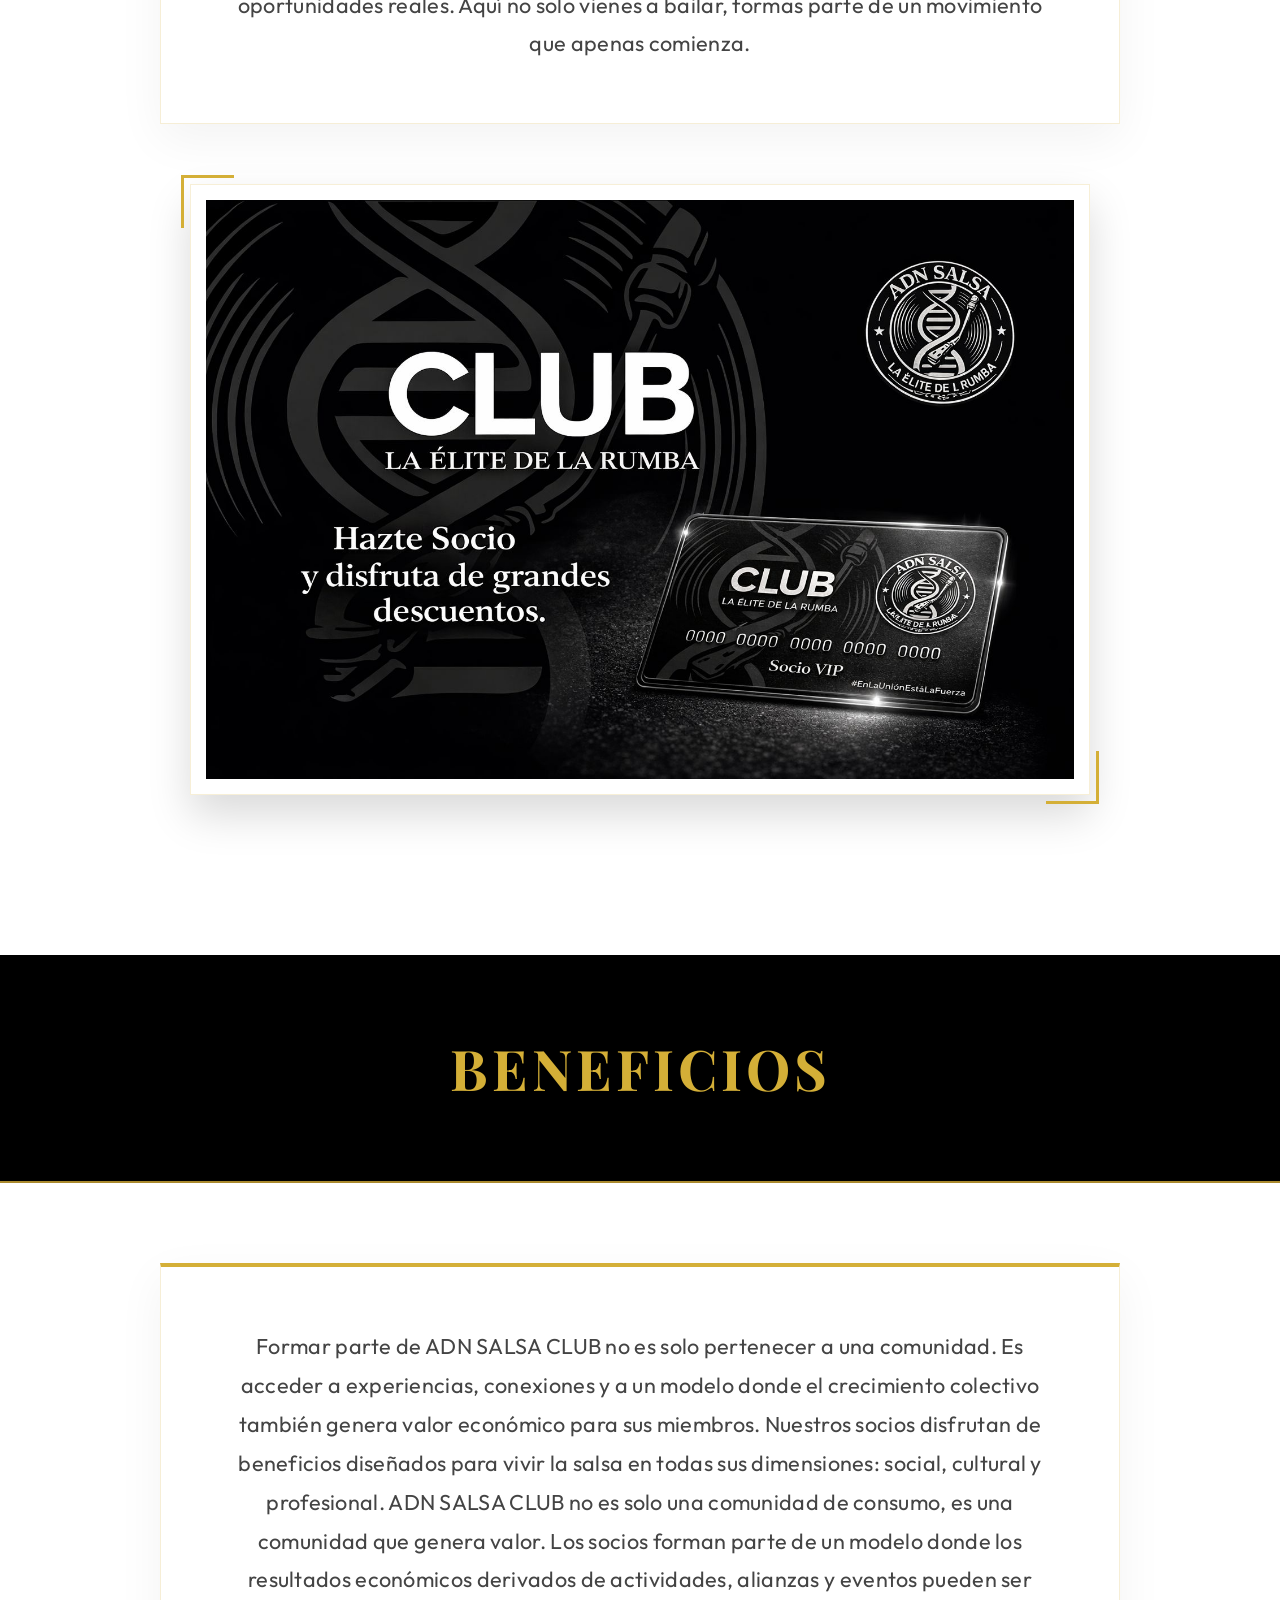
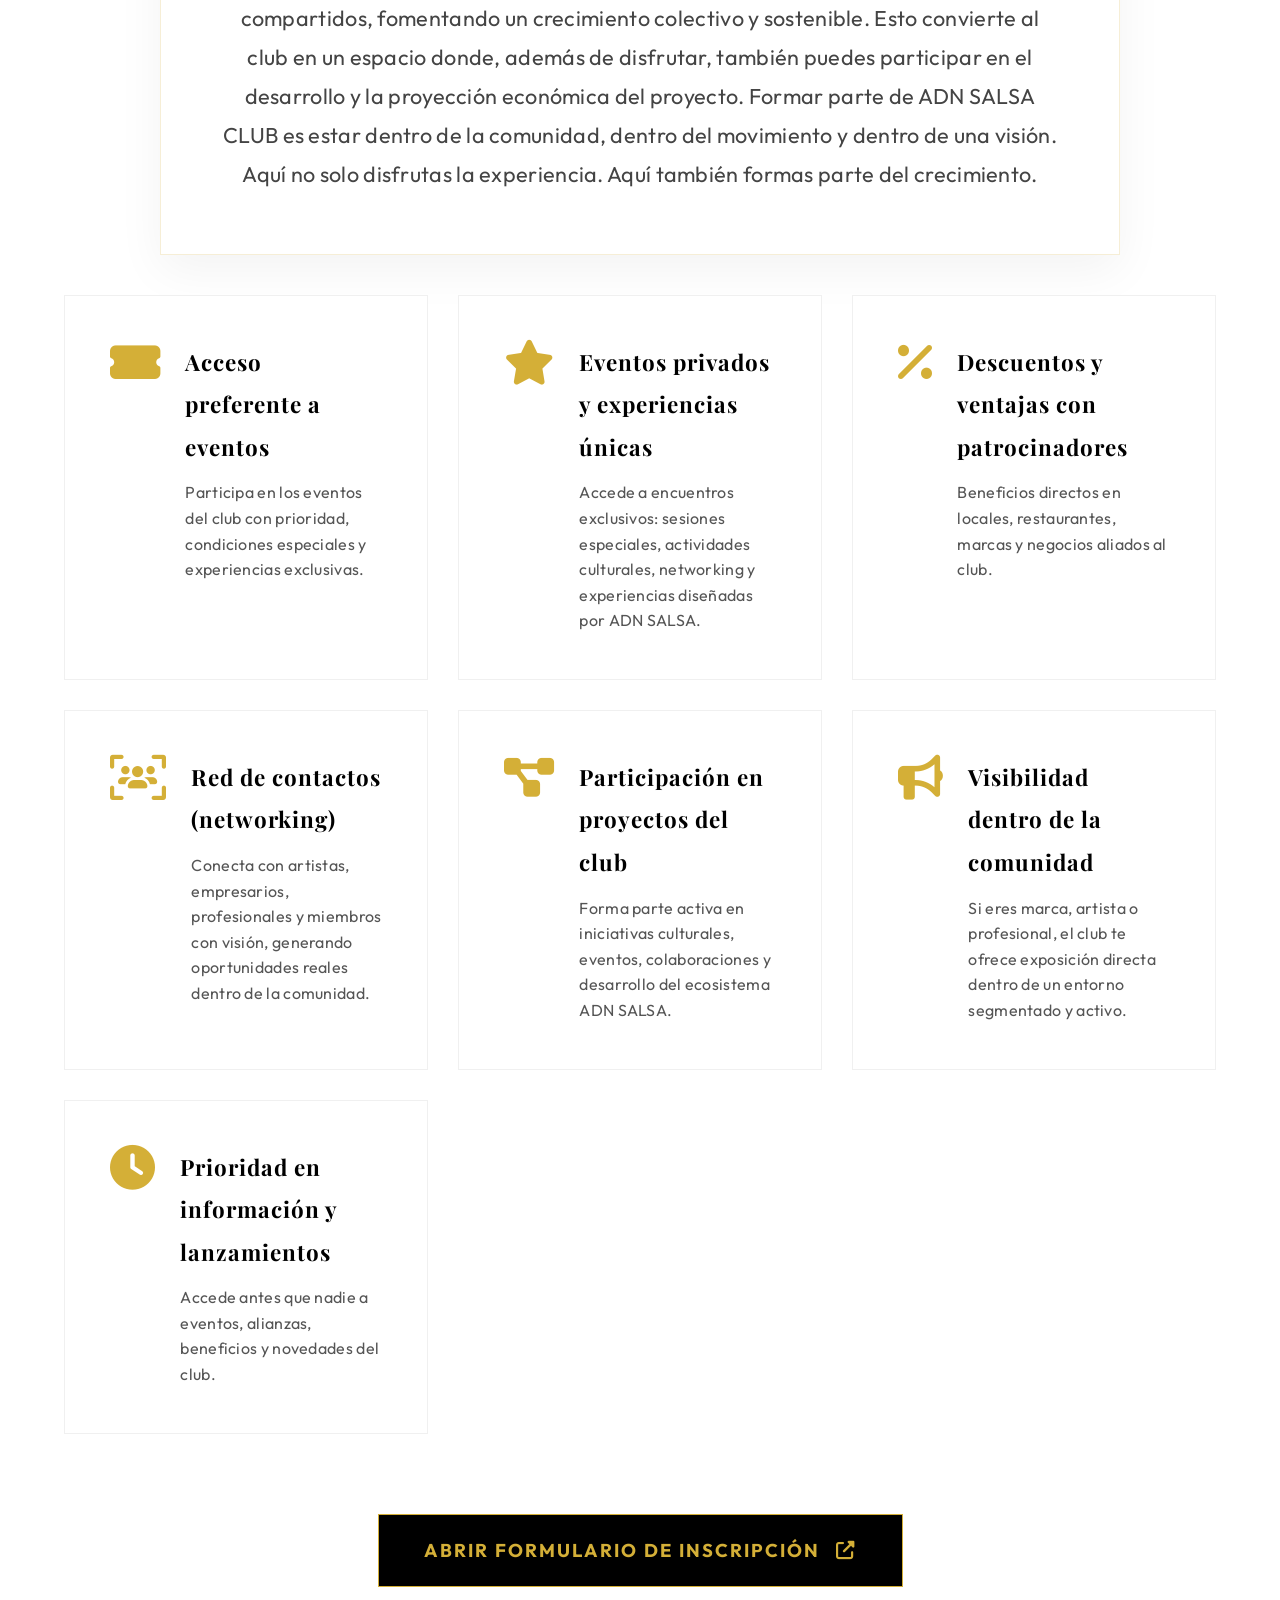
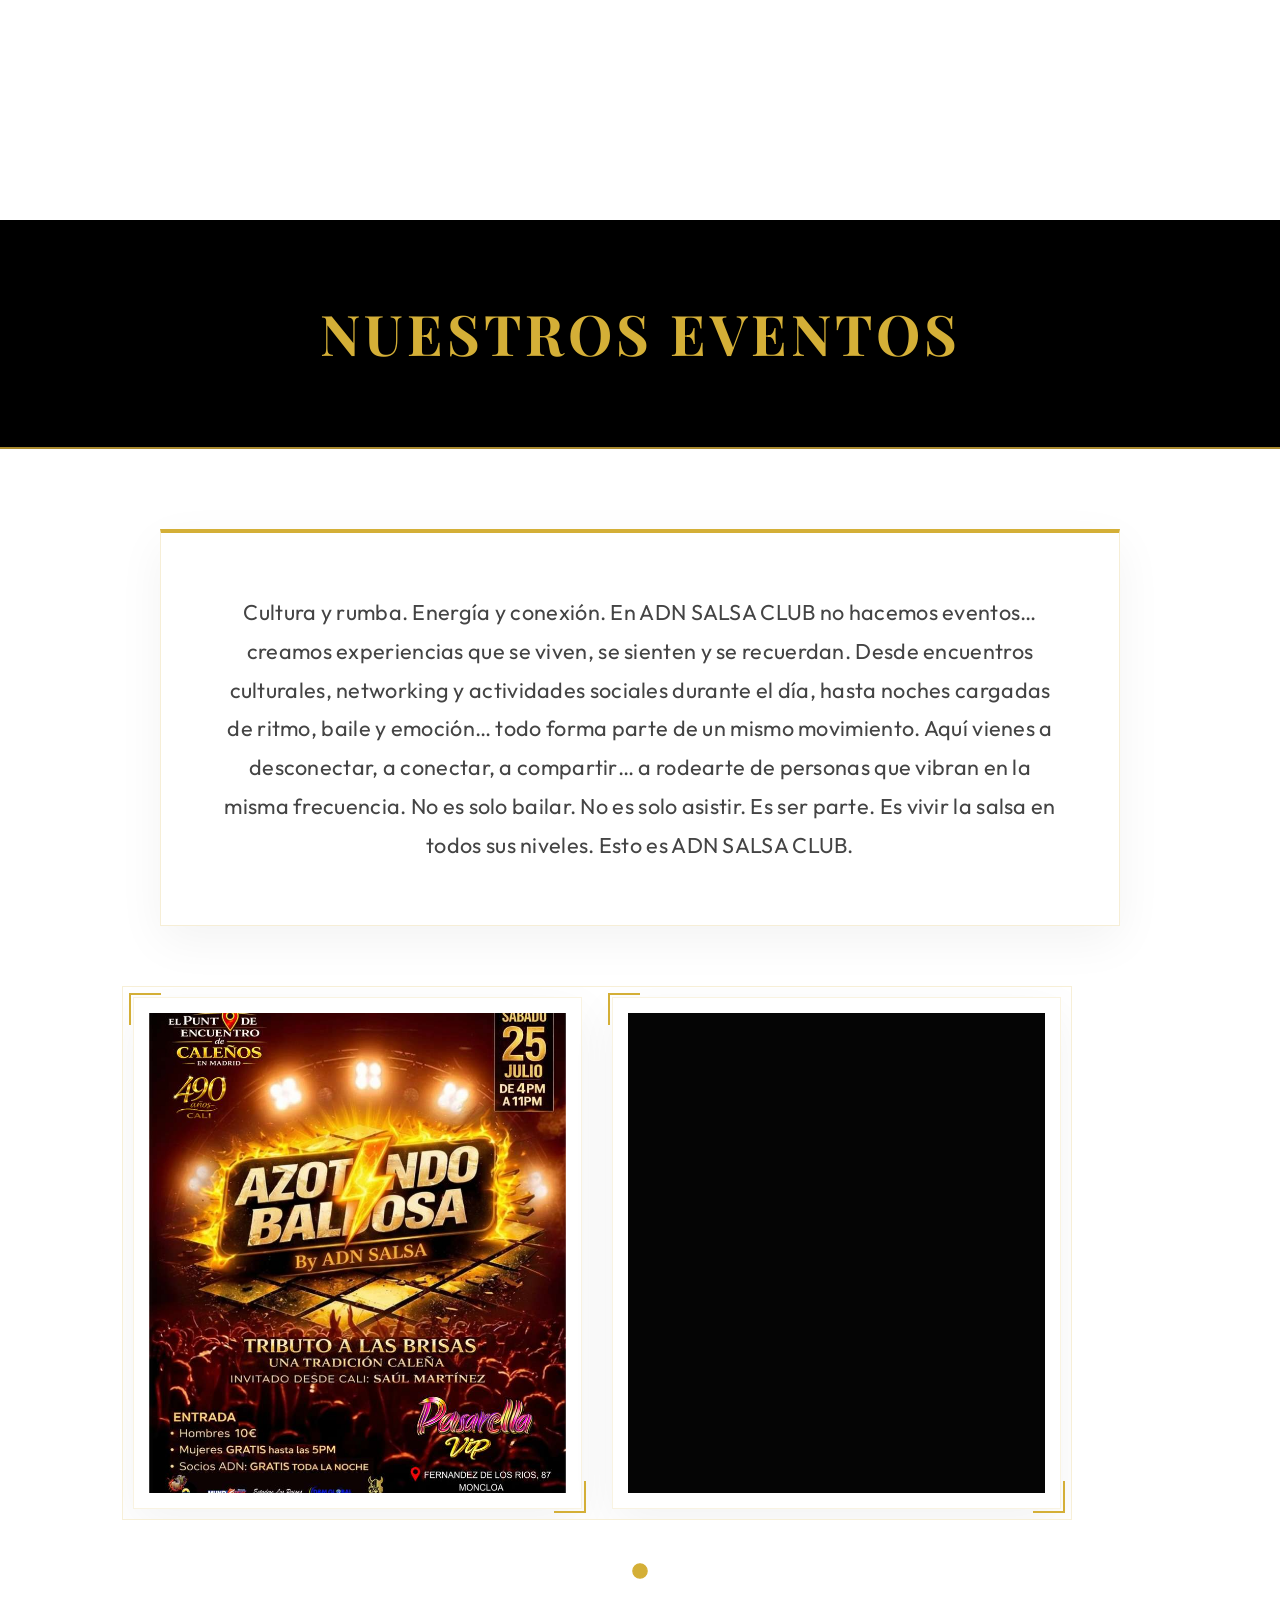
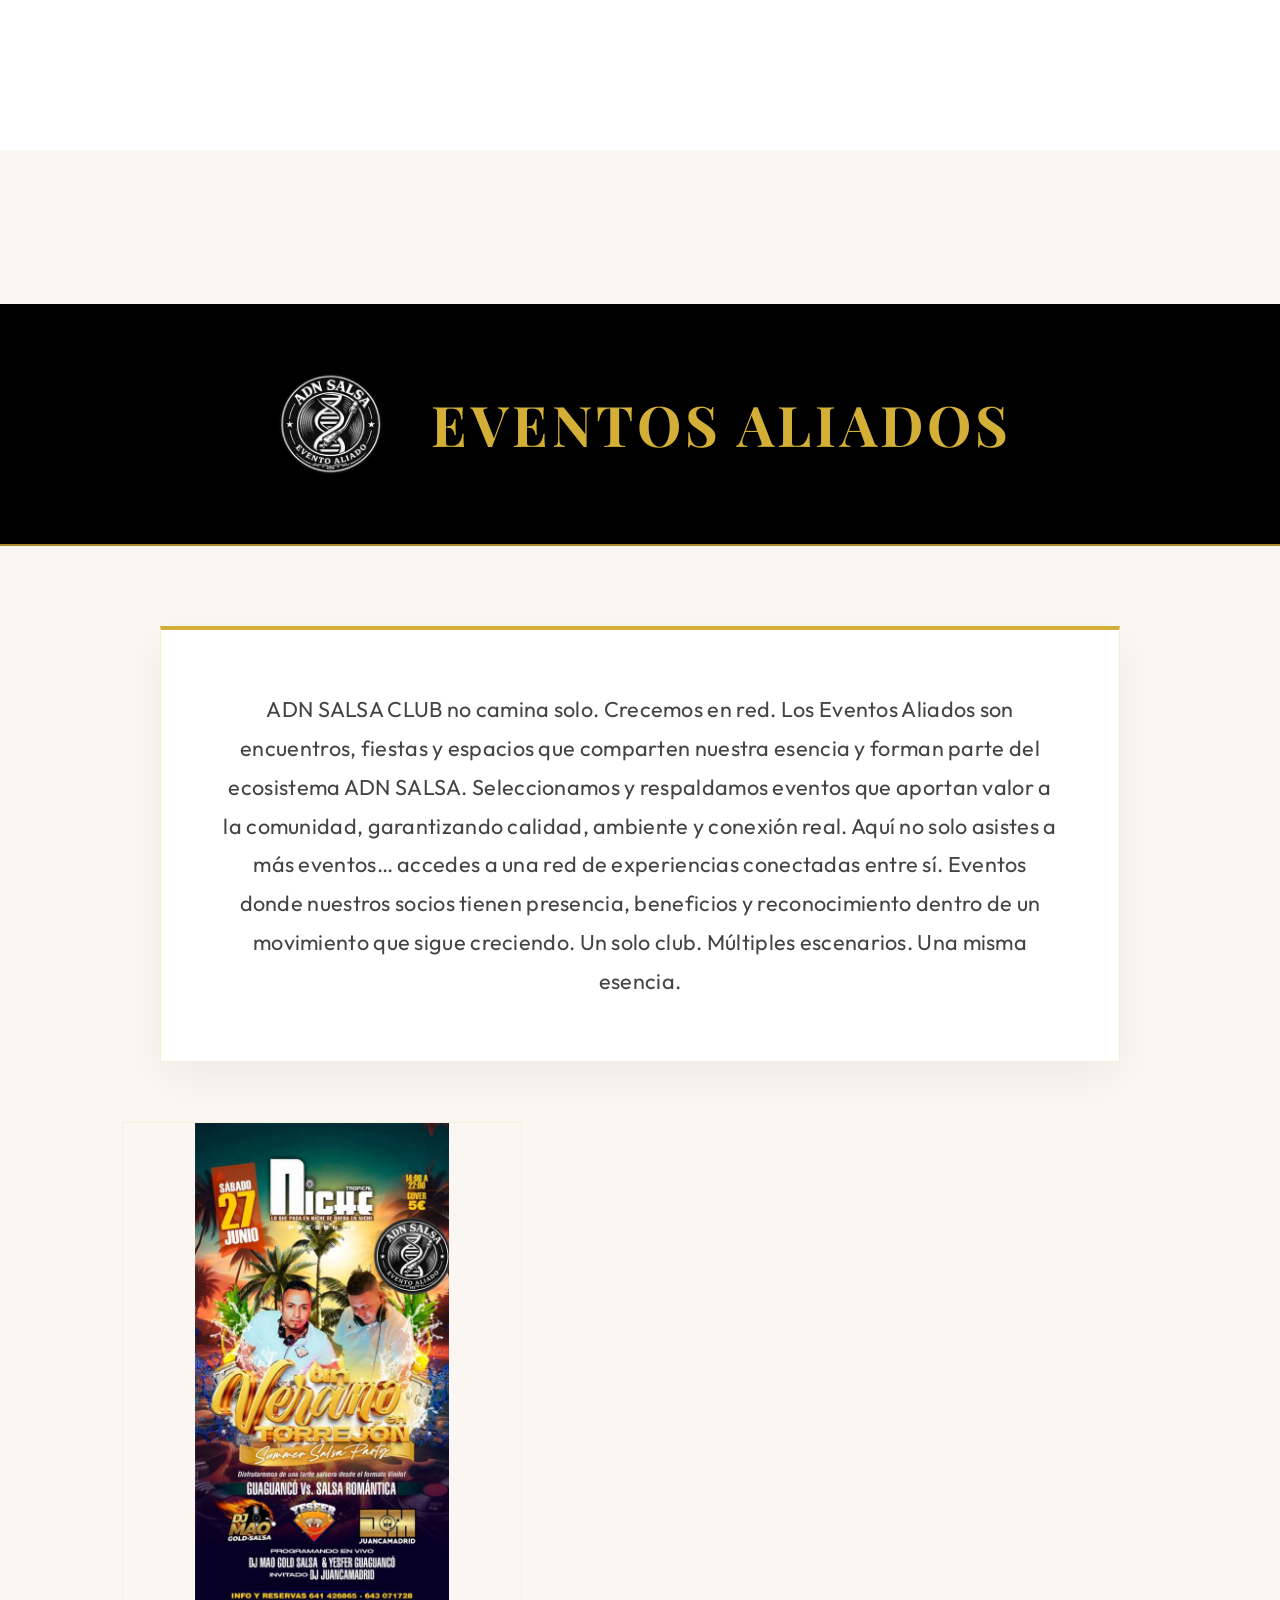
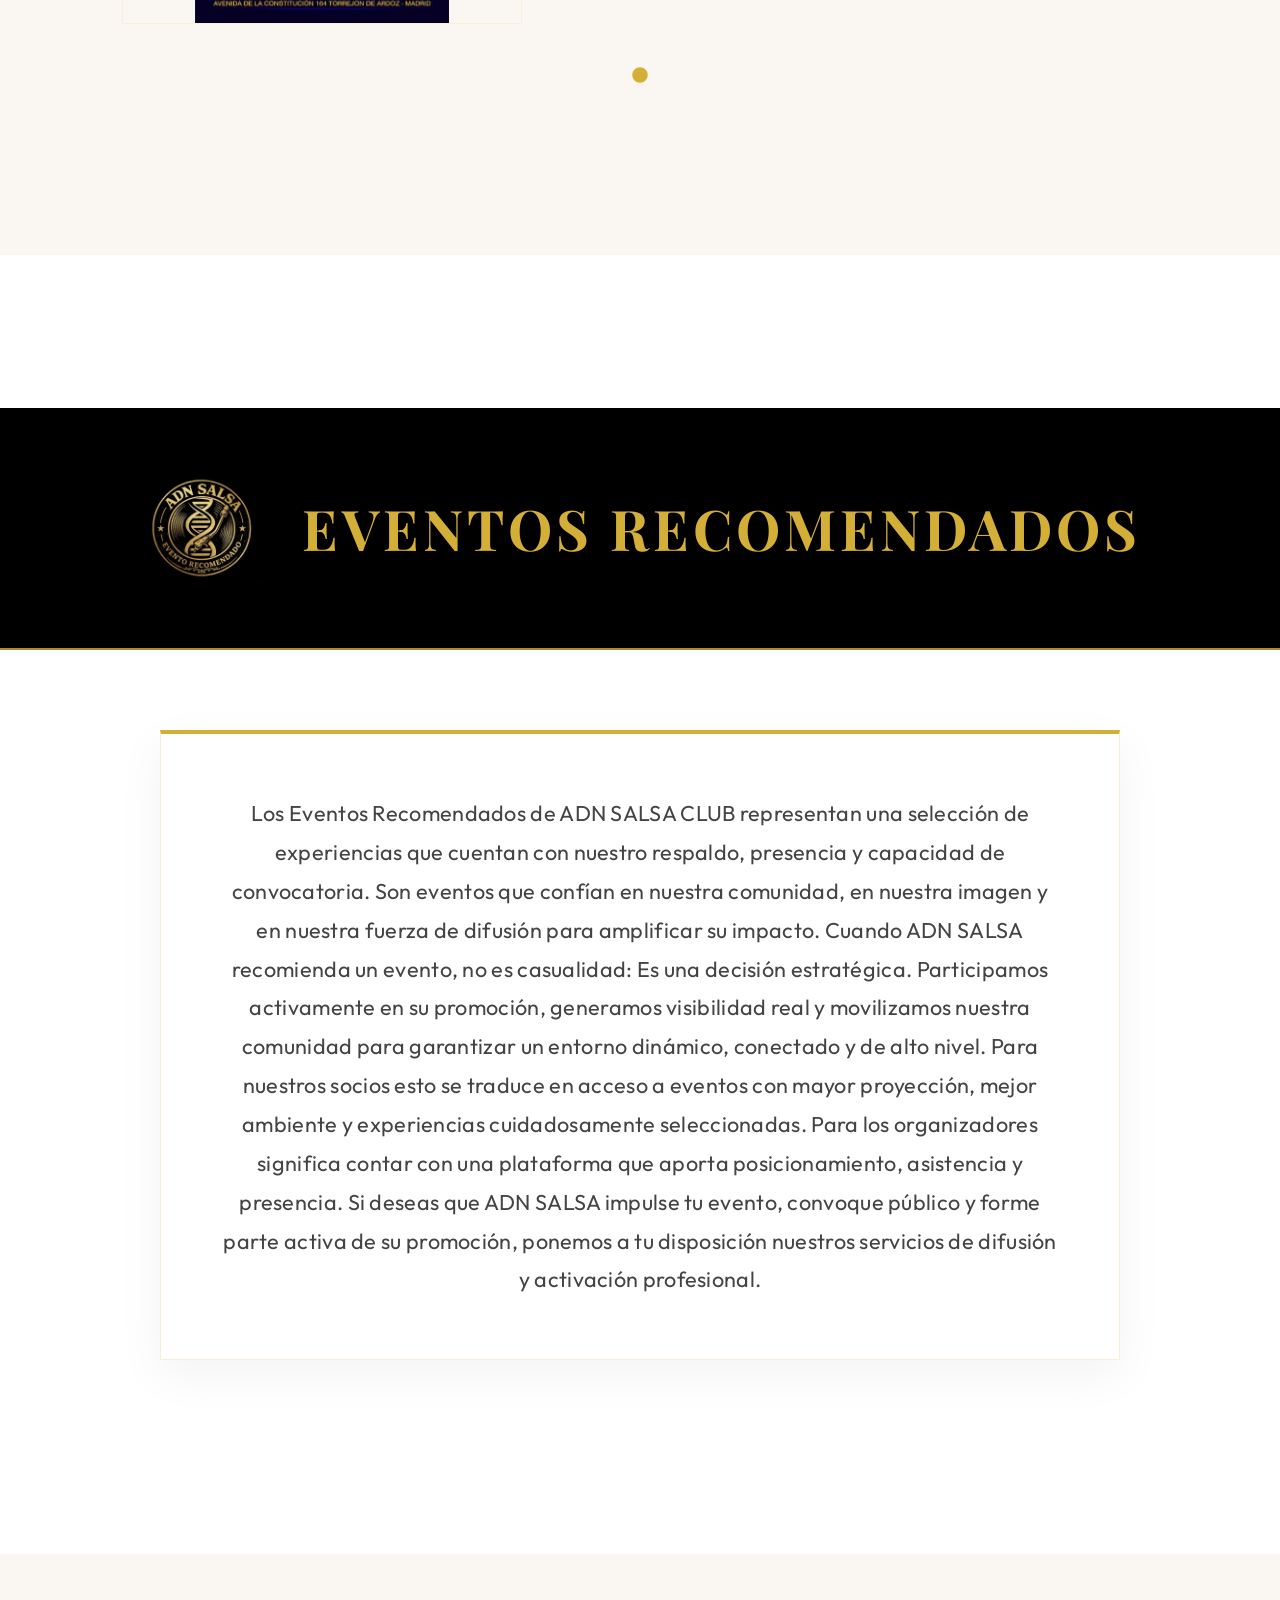
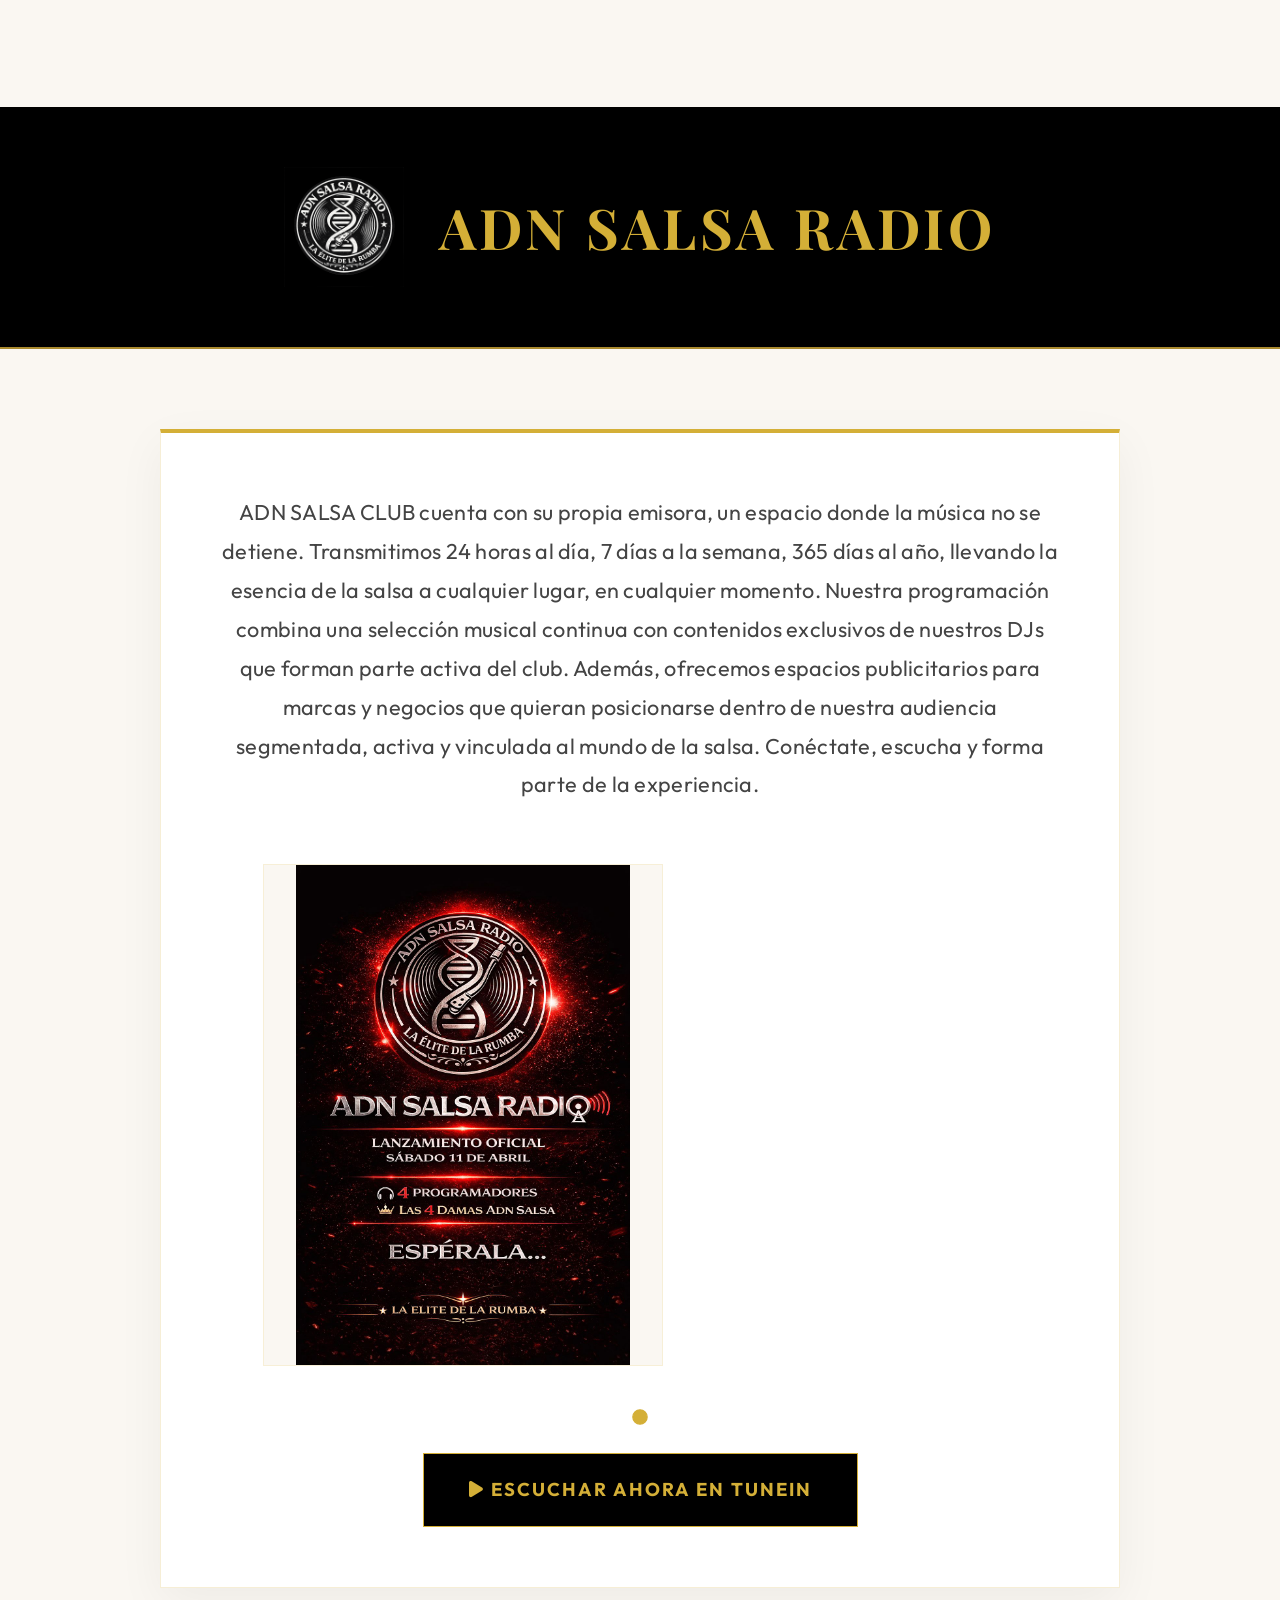
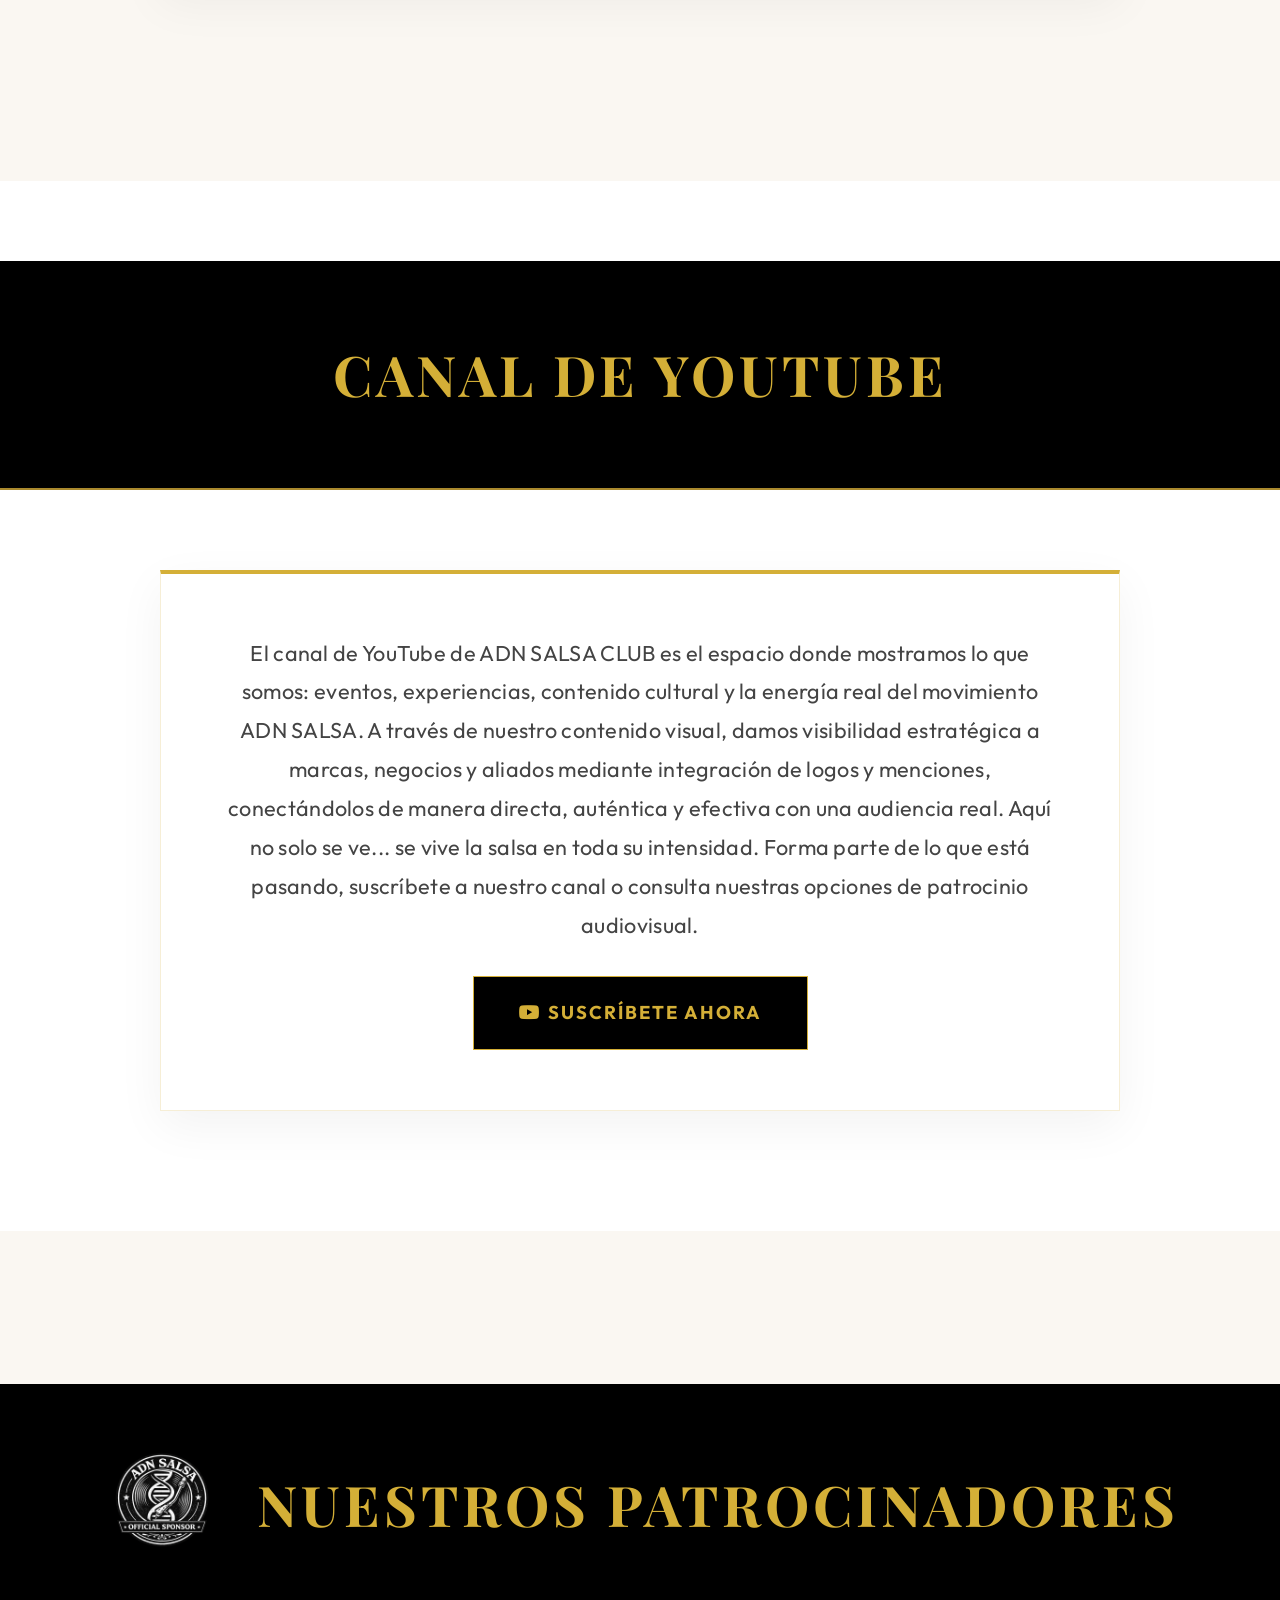
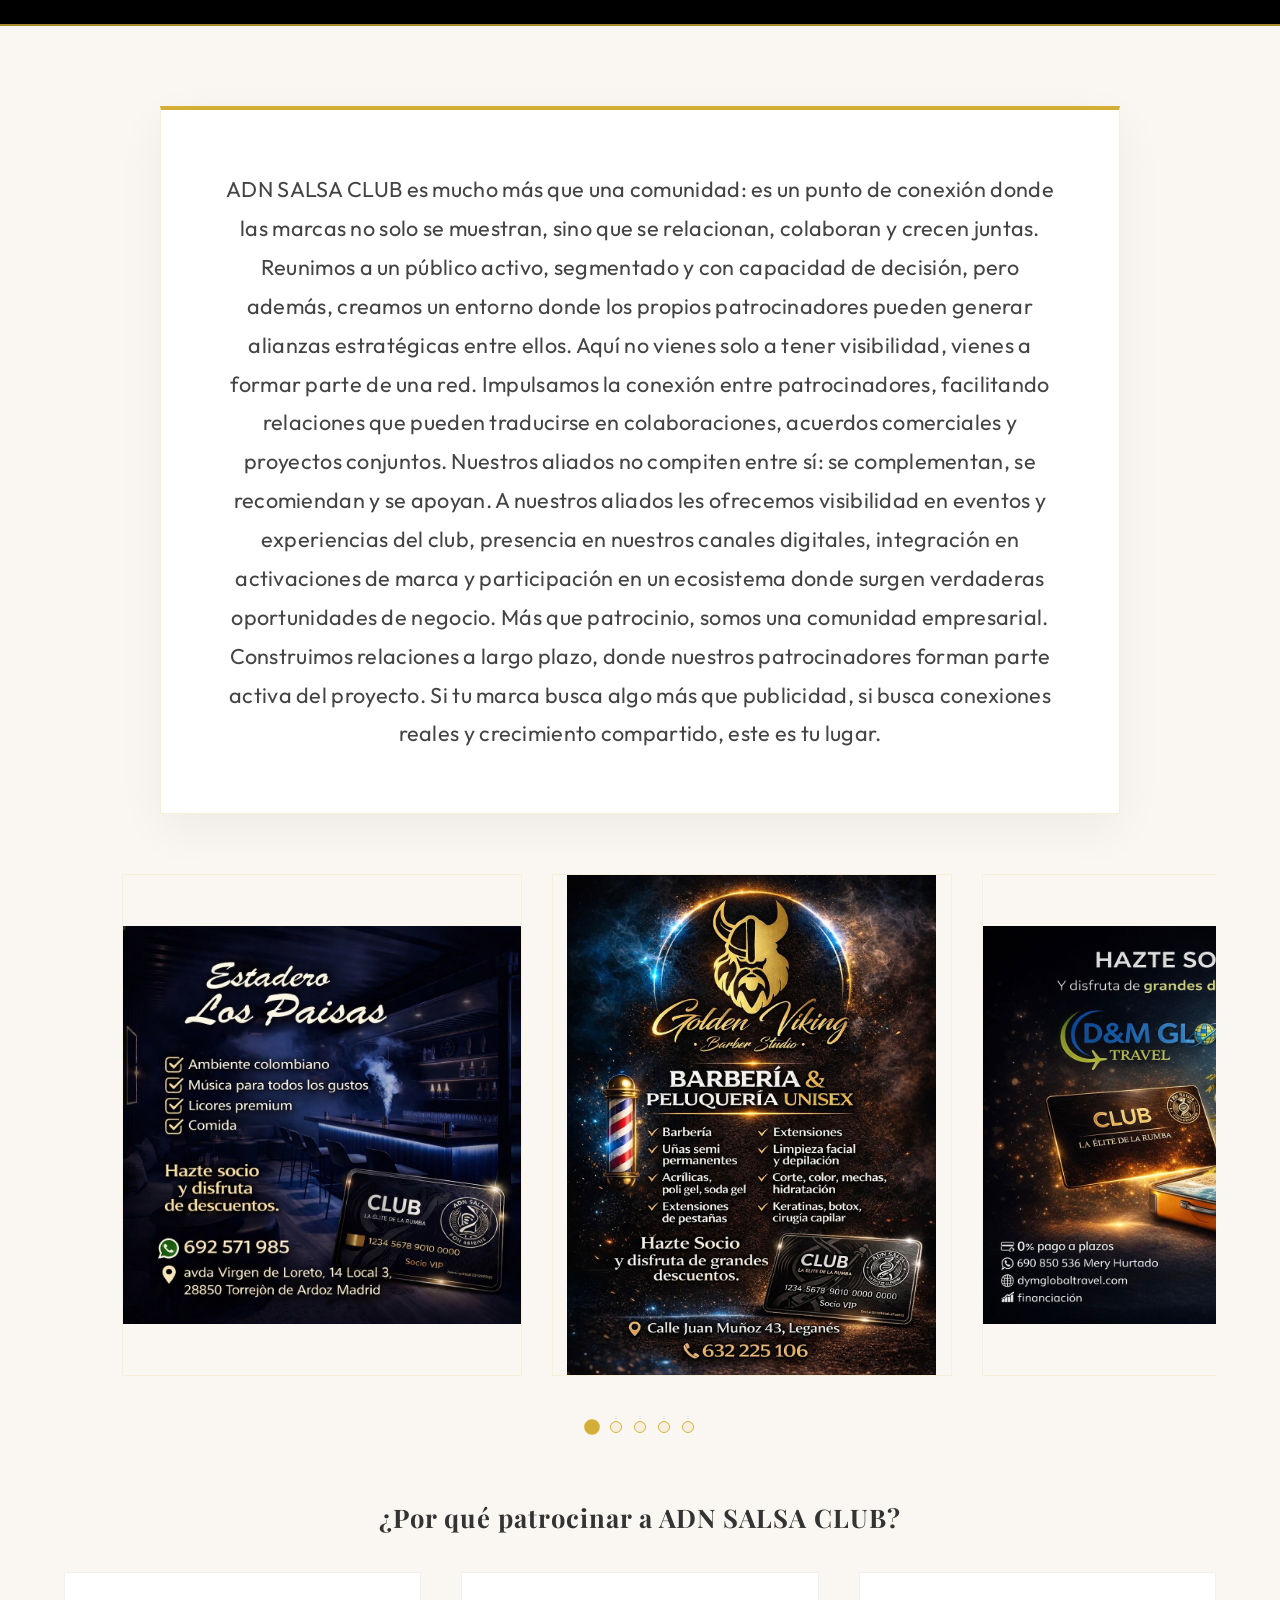
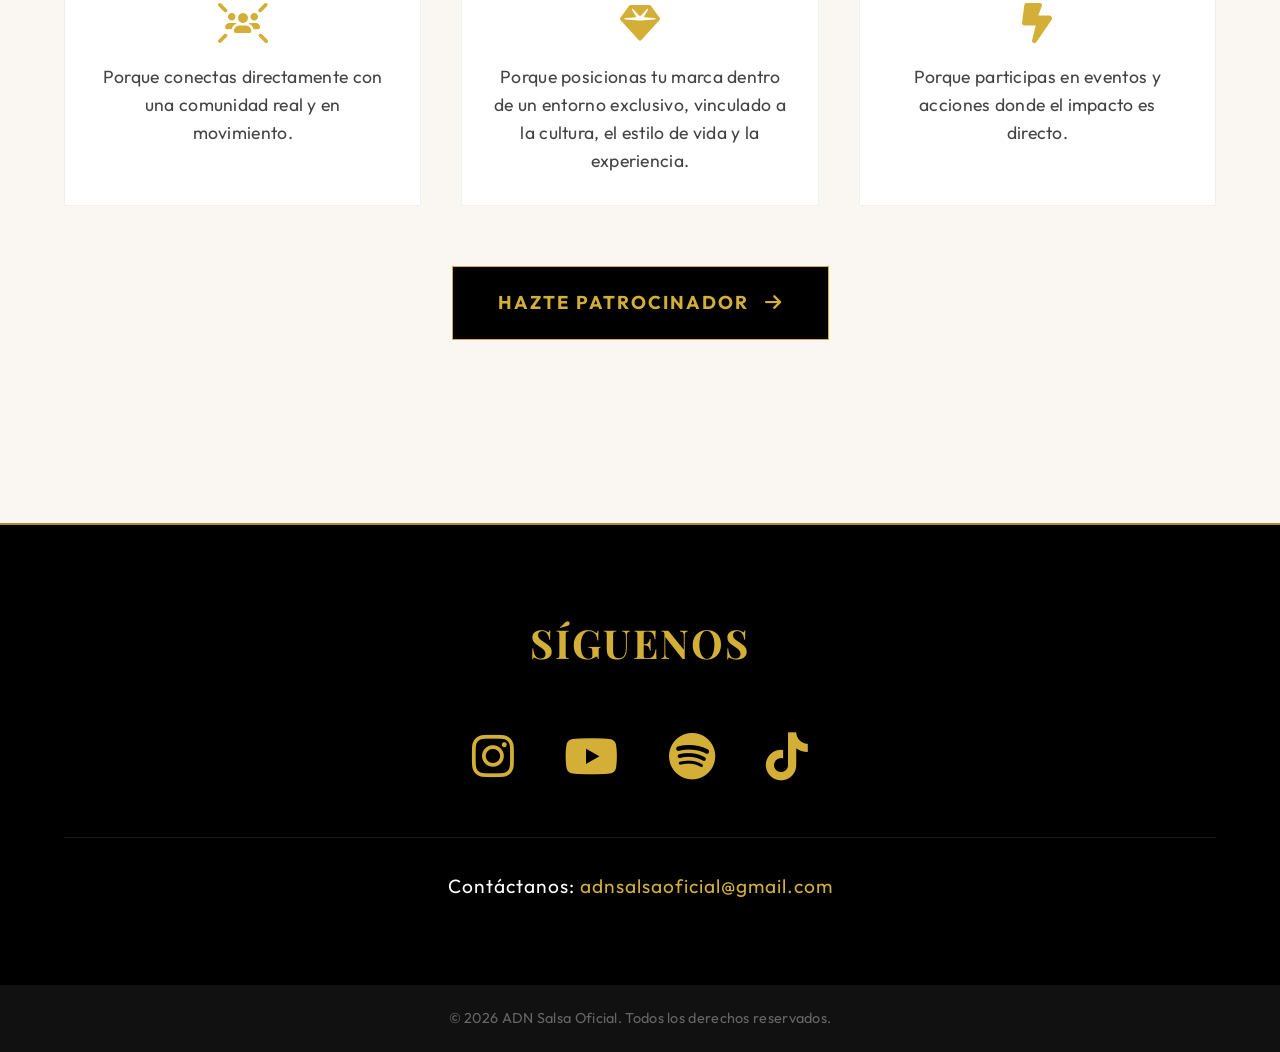
==== commit 2143589b: "Cambio_3 Cambio en espacios para video" ====
--- a/index.html
+++ b/index.html
@@ -193,8 +193,12 @@
                 <div class="carousel-track" id="track-events">
                     <div class="carousel-item">
                         <div class="video-card" id="video-card-1">
-                            <img src="images/nuestros_eventos/nues_even_img1.jpeg" alt="Nuestros Eventos">
-                            <video src="images/nuestros_eventos/nues_even_vid1.mp4" loop playsinline></video>
+                            <div class="event-item-frame">
+                                <img src="images/nuestros_eventos/nues_even_img1.jpeg" alt="Nuestros Eventos">
+                            </div>
+                            <div class="event-item-frame">
+                                <video src="images/nuestros_eventos/nues_even_vid1.mp4" loop playsinline></video>
+                            </div>
                         </div>
                     </div>
                 </div>
--- a/styles.css
+++ b/styles.css
@@ -320,9 +320,102 @@
     opacity: 1;
 }
 
-.video-card.video-active img {
-    opacity: 0;
-}
+/* Custom styles for Nuestros Eventos Side-by-Side - Premium Redesign */
+#track-events .carousel-item {
+    flex: 0 0 950px;
+    max-width: 95vw;
+}
+
+#track-events .video-card {
+    display: flex;
+    flex-direction: row;
+    width: 100%;
+    height: auto;
+    background: transparent;
+    gap: 30px;
+    padding: 10px;
+}
+
+.event-item-frame {
+    flex: 1;
+    position: relative;
+    background: var(--white);
+    padding: 15px;
+    border: 1px solid rgba(212, 175, 55, 0.15);
+    box-shadow: 0 15px 45px rgba(0, 0, 0, 0.05);
+    transition: var(--transition);
+    overflow: visible; /* To allow corners to peak out if needed */
+}
+
+/* Individual Gold Corners for each frame */
+.event-item-frame::before {
+    content: '';
+    position: absolute;
+    top: -5px;
+    left: -5px;
+    width: 30px;
+    height: 30px;
+    border-top: 2px solid var(--primary);
+    border-left: 2px solid var(--primary);
+    z-index: 1;
+}
+
+.event-item-frame::after {
+    content: '';
+    position: absolute;
+    bottom: -5px;
+    right: -5px;
+    width: 30px;
+    height: 30px;
+    border-bottom: 2px solid var(--primary);
+    border-right: 2px solid var(--primary);
+    z-index: 1;
+}
+
+#track-events .event-item-frame img,
+#track-events .event-item-frame video {
+    width: 100%;
+    height: 480px;
+    display: block;
+    object-fit: cover;
+    opacity: 1;
+    position: relative; /* Ensure it stays in flow */
+    pointer-events: auto; /* Ensure it responds to clicks/touches */
+    transition: var(--transition);
+}
+
+#track-events .event-item-frame video {
+    object-fit: contain;
+    background: #050505;
+}
+
+.video-card.video-active .event-item-frame {
+    border-color: var(--primary);
+    box-shadow: 0 20px 60px rgba(212, 175, 55, 0.1);
+    transform: translateY(-5px);
+}
+
+@media (max-width: 992px) {
+    #track-events .carousel-item {
+        flex: 0 0 90vw;
+    }
+    
+    #track-events .video-card {
+        flex-direction: column;
+        gap: 20px;
+        padding: 5px;
+    }
+    
+    #track-events .event-item-frame {
+        padding: 10px;
+    }
+
+    #track-events .event-item-frame img,
+    #track-events .event-item-frame video {
+        height: min(280px, 35vh);
+    }
+}
+/* Redundant block removed to fix syntax error */
 
 @media (max-width: 768px) {
     .carousel-item {
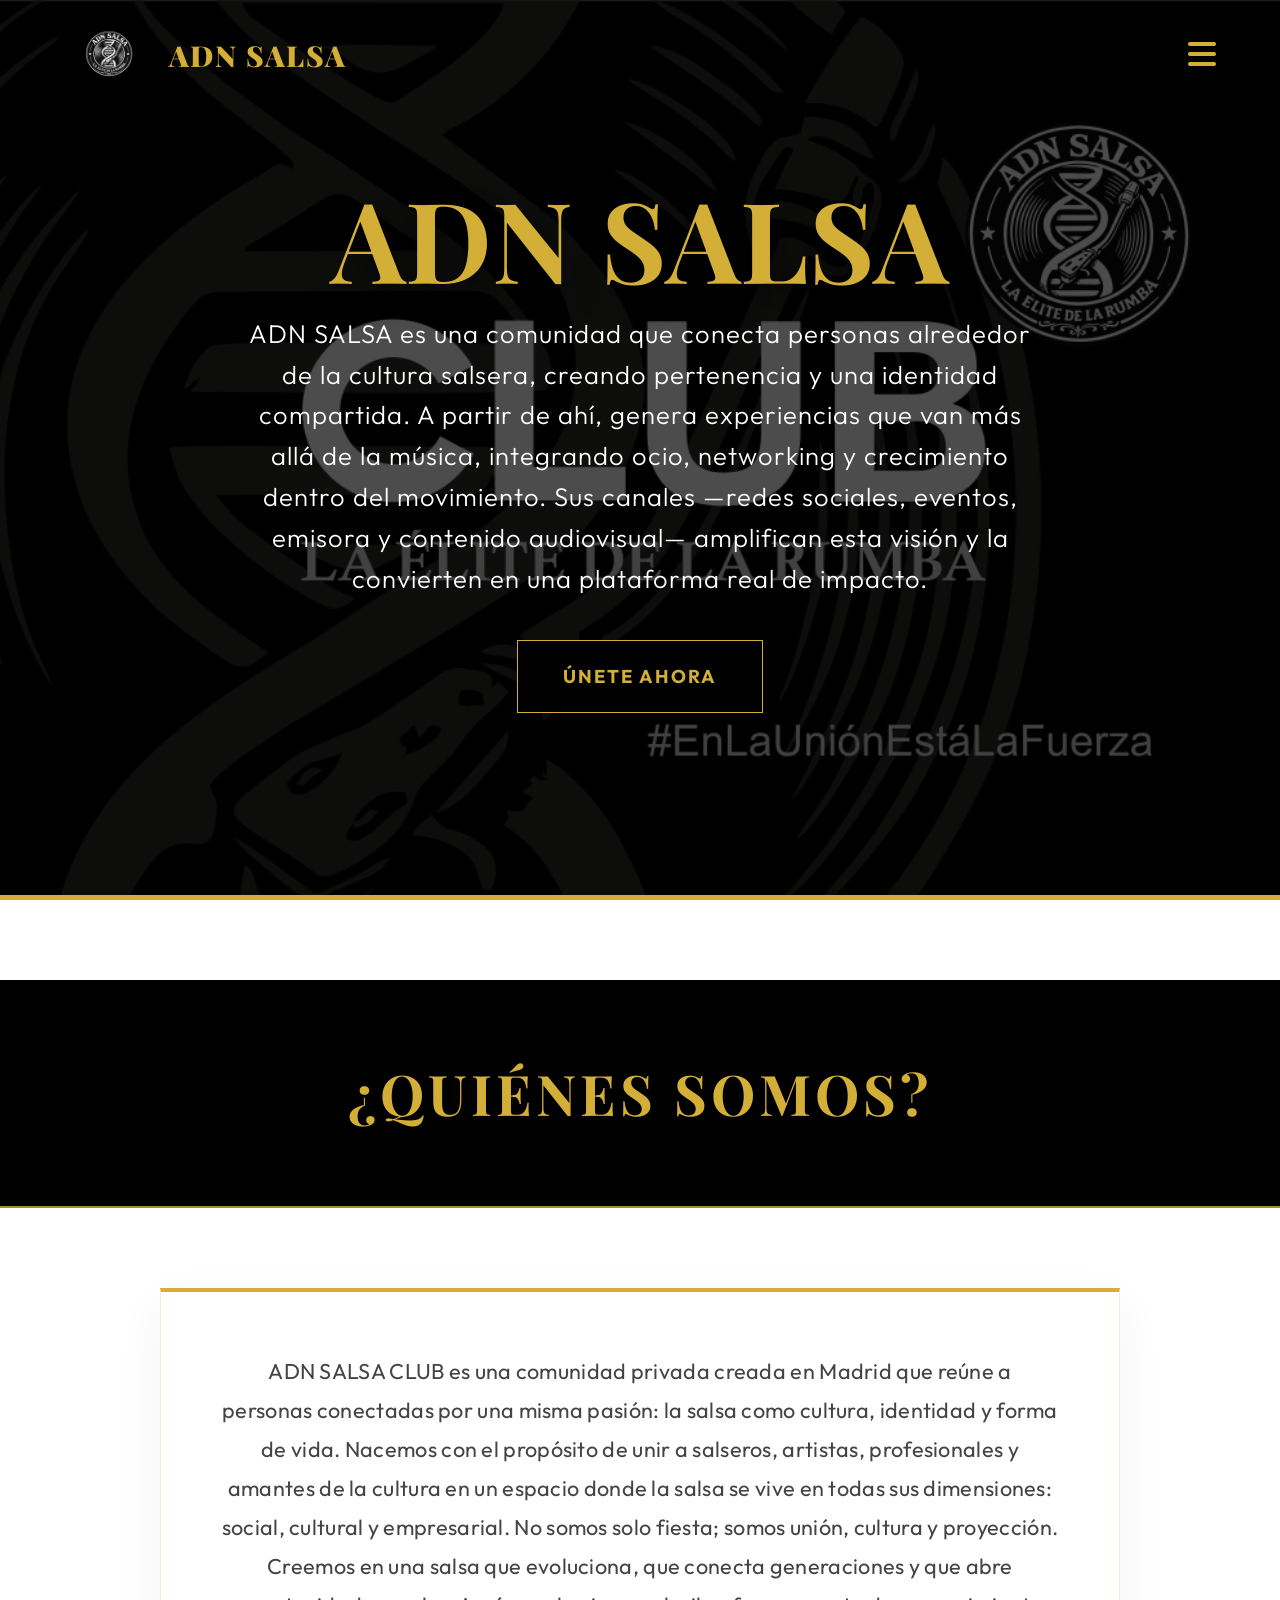
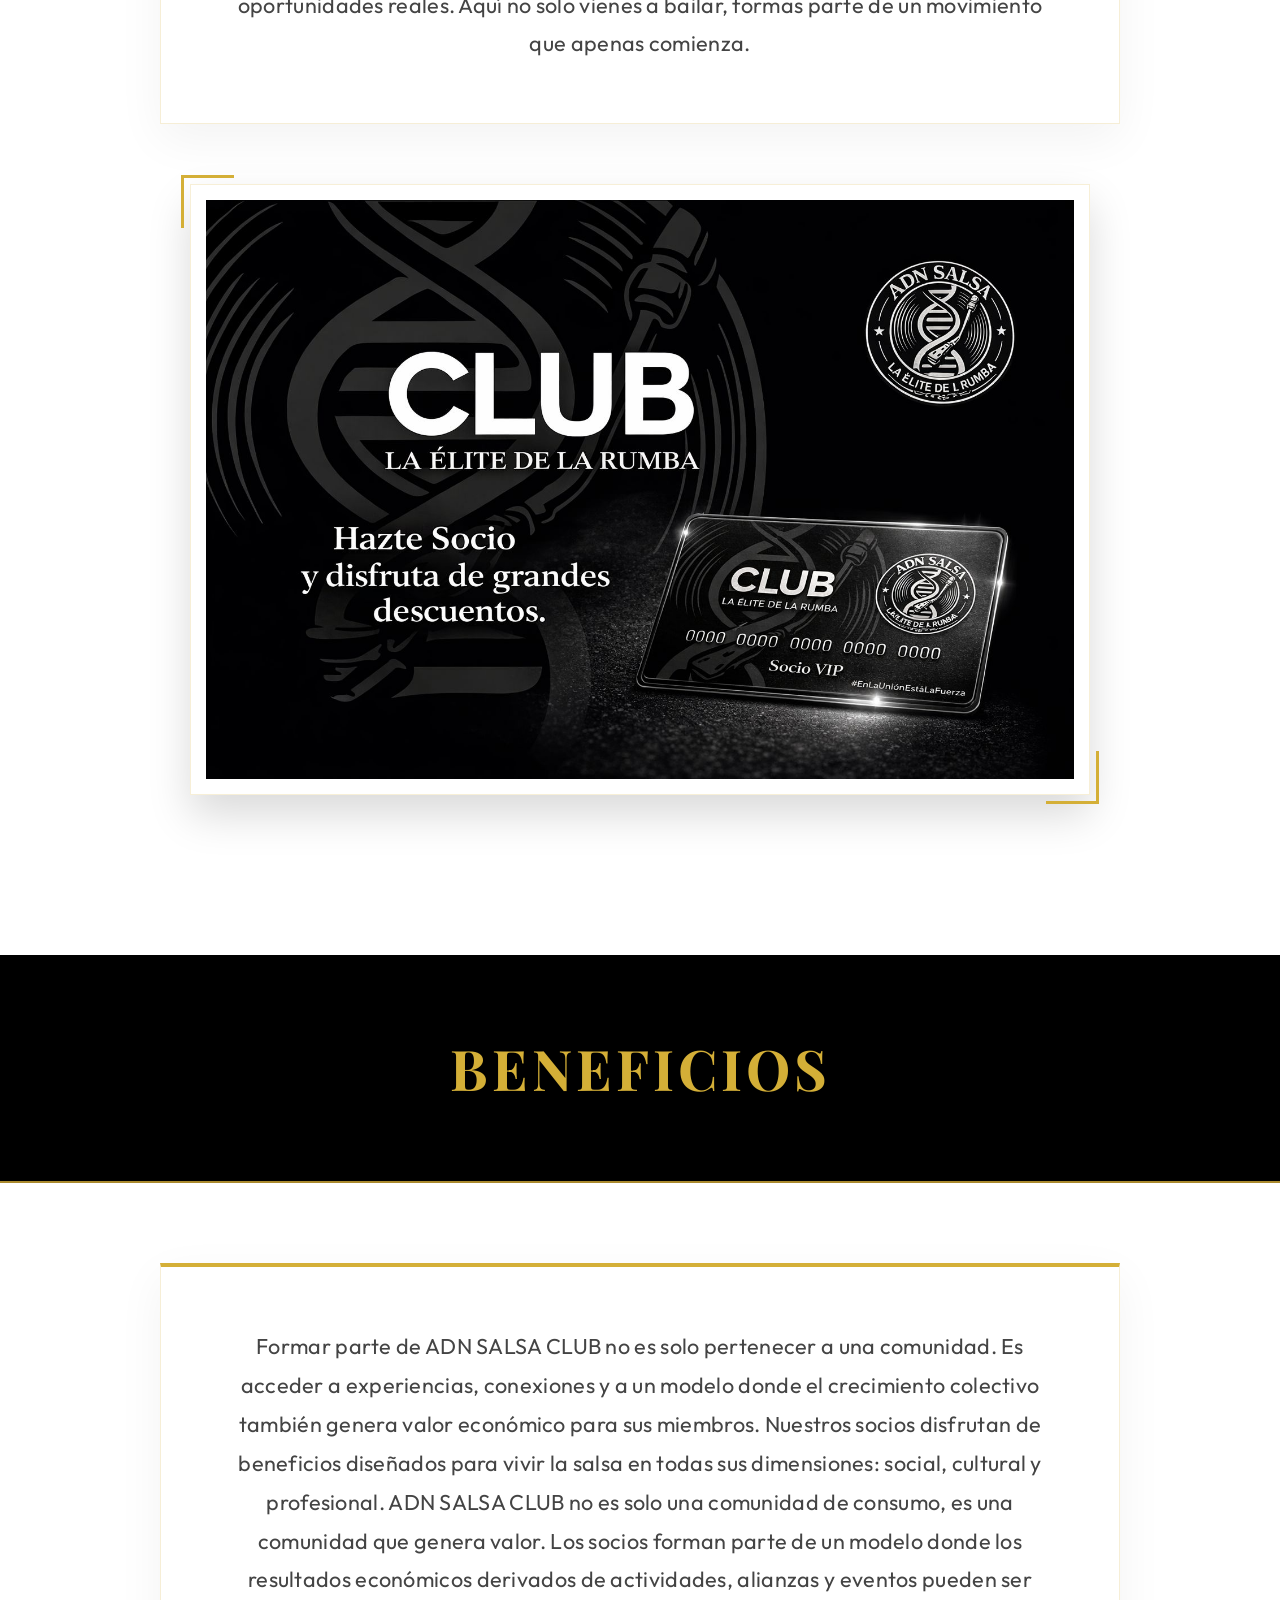
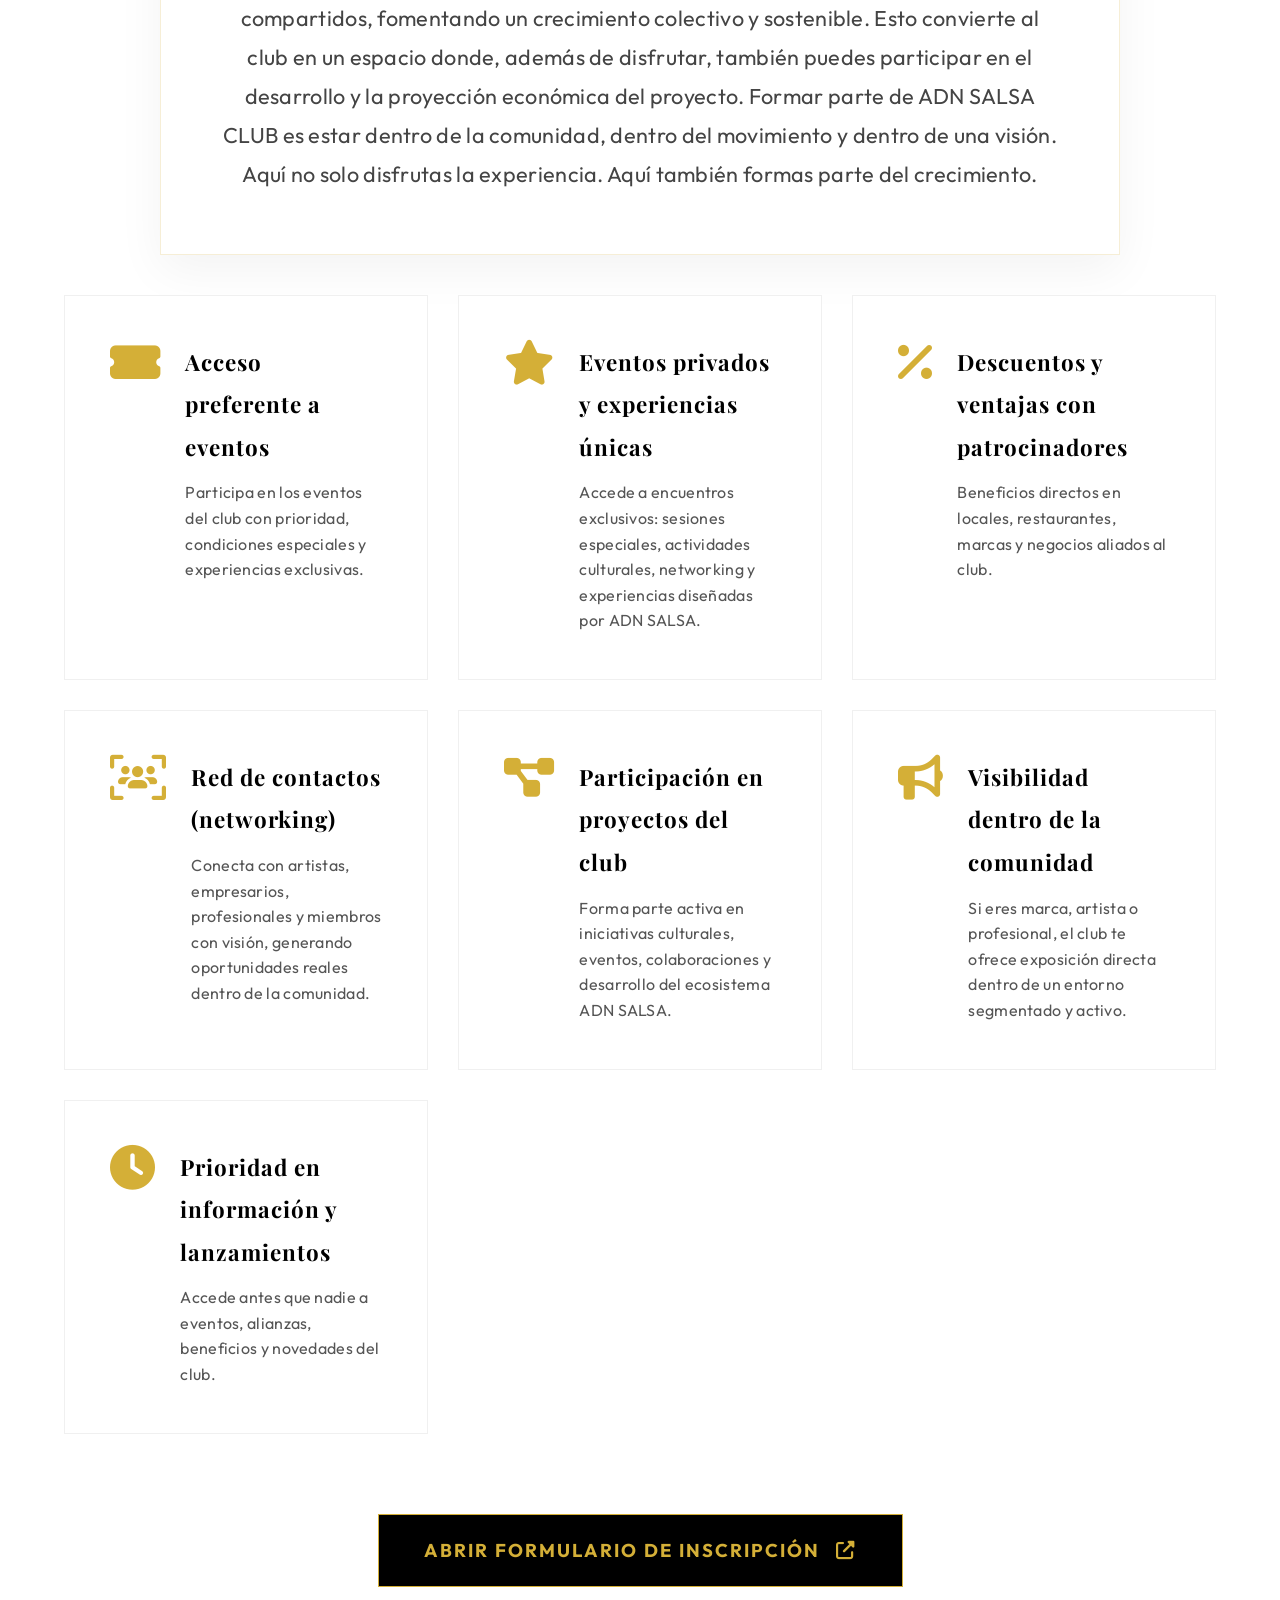
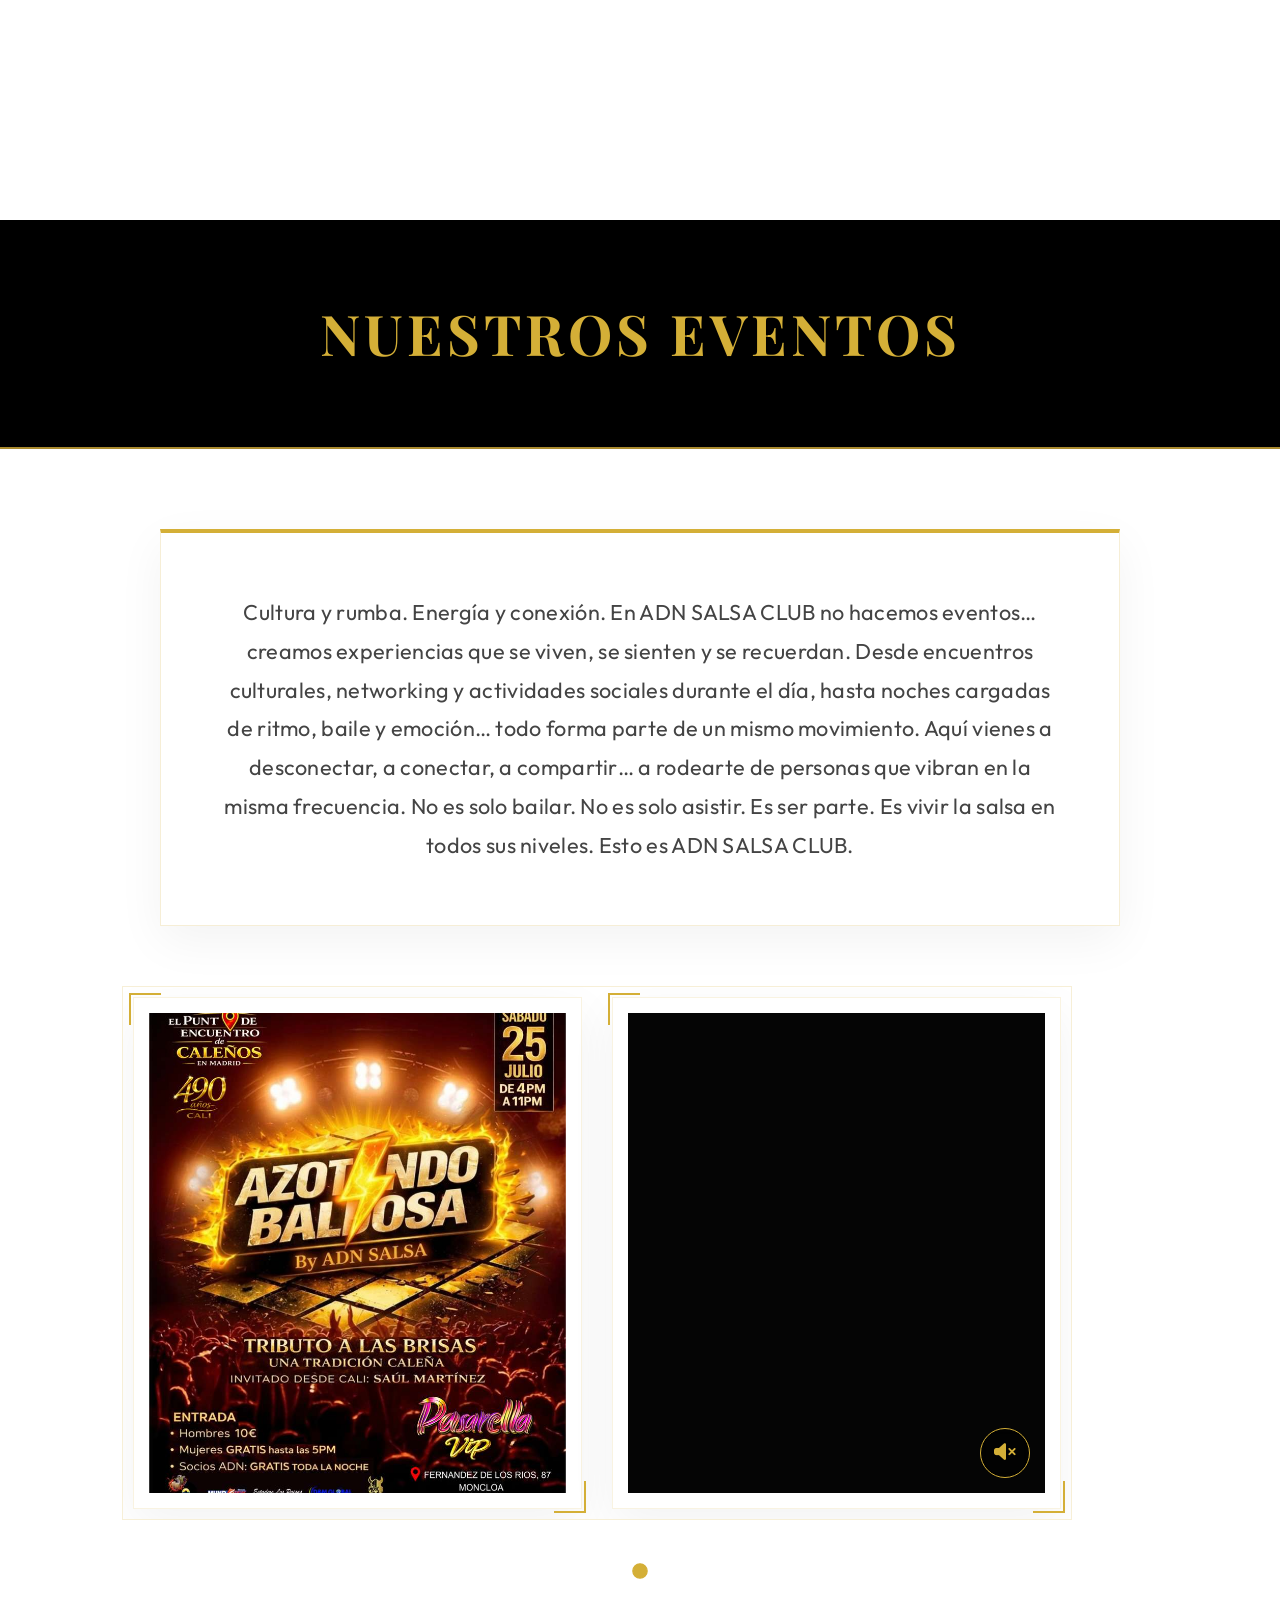
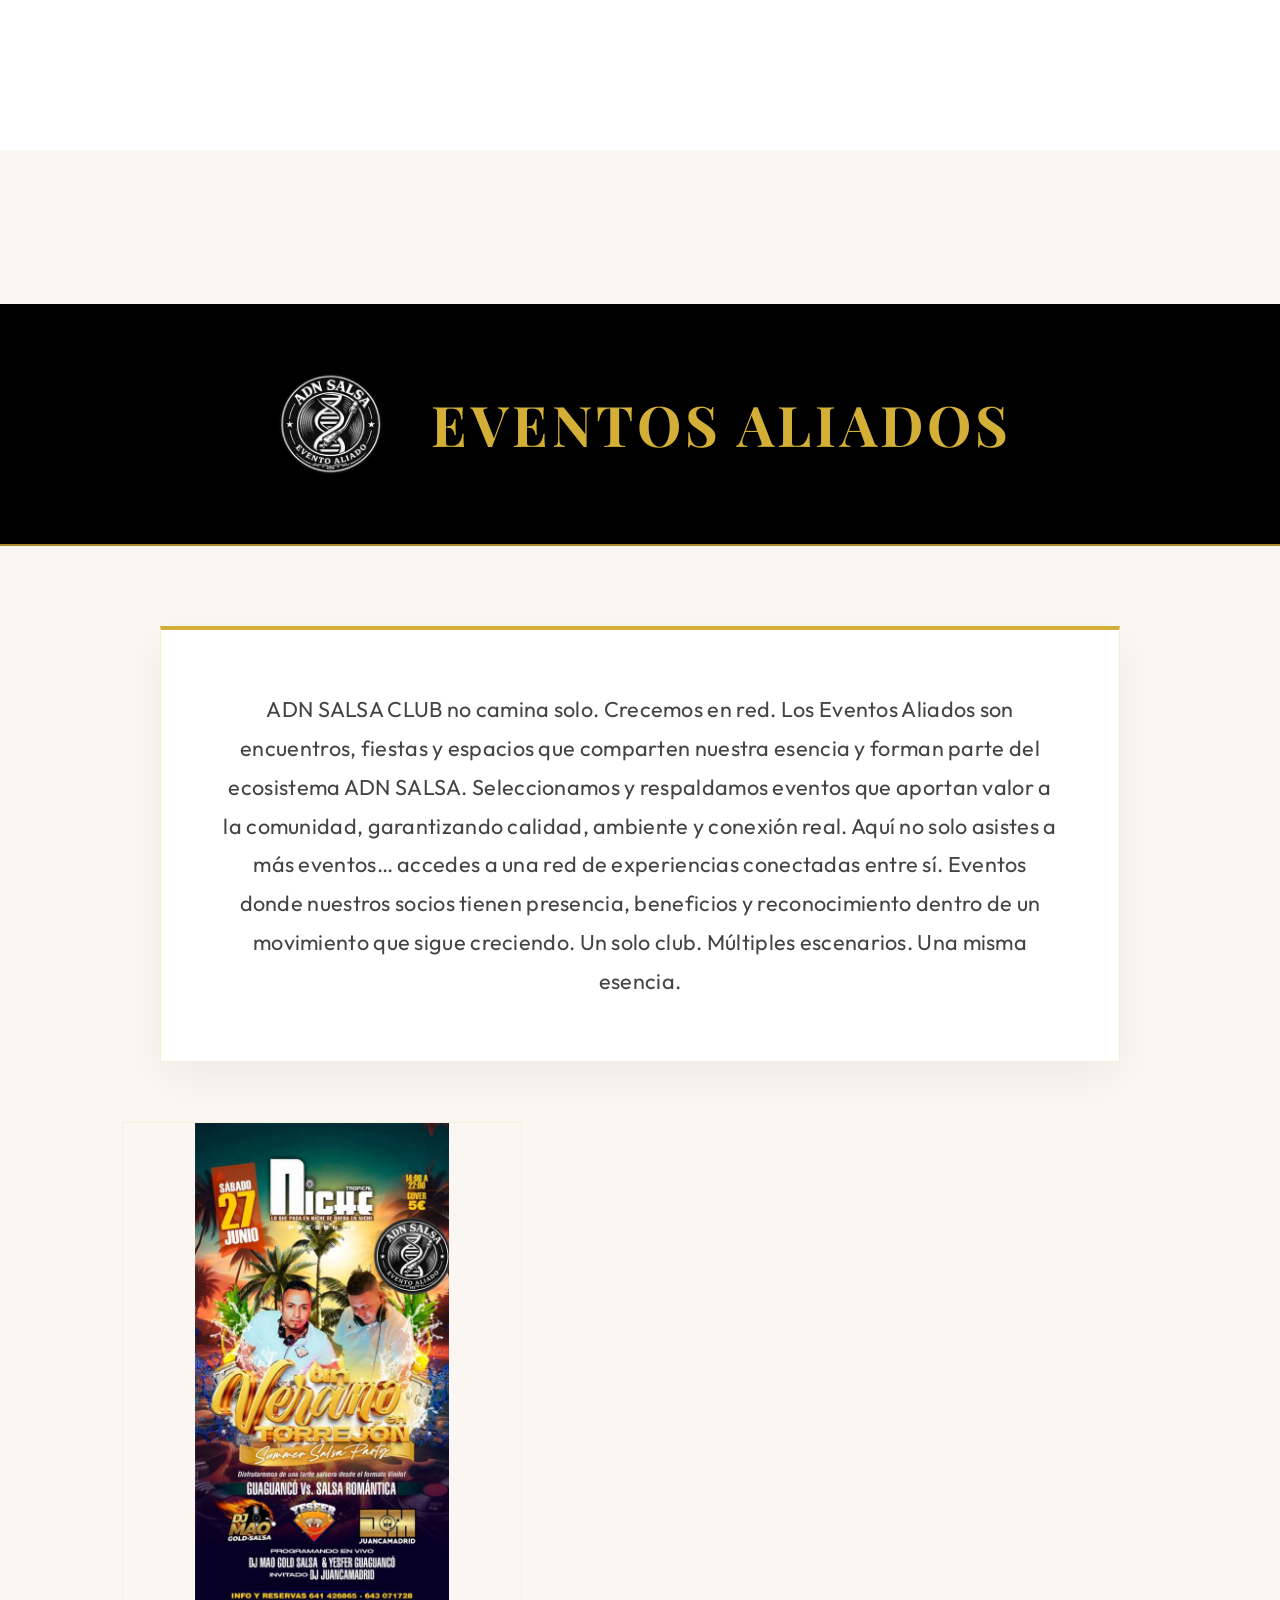
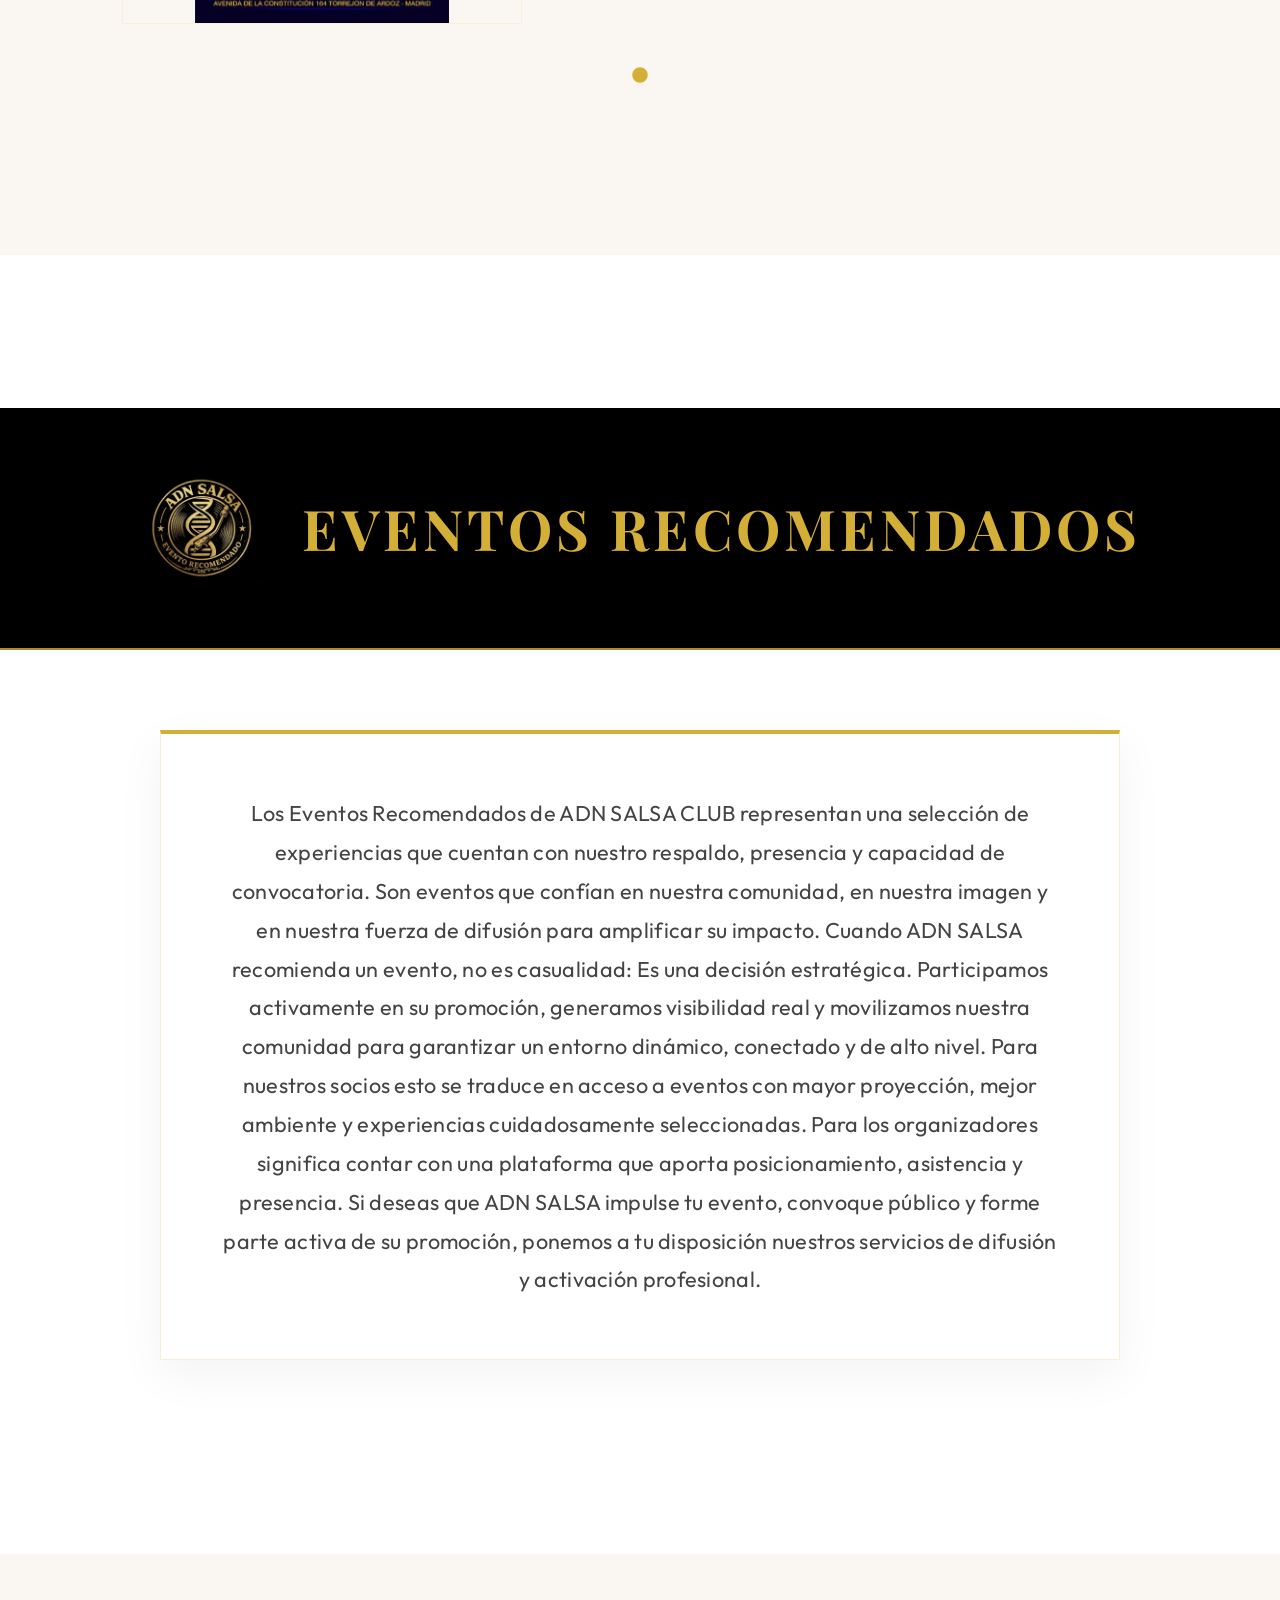
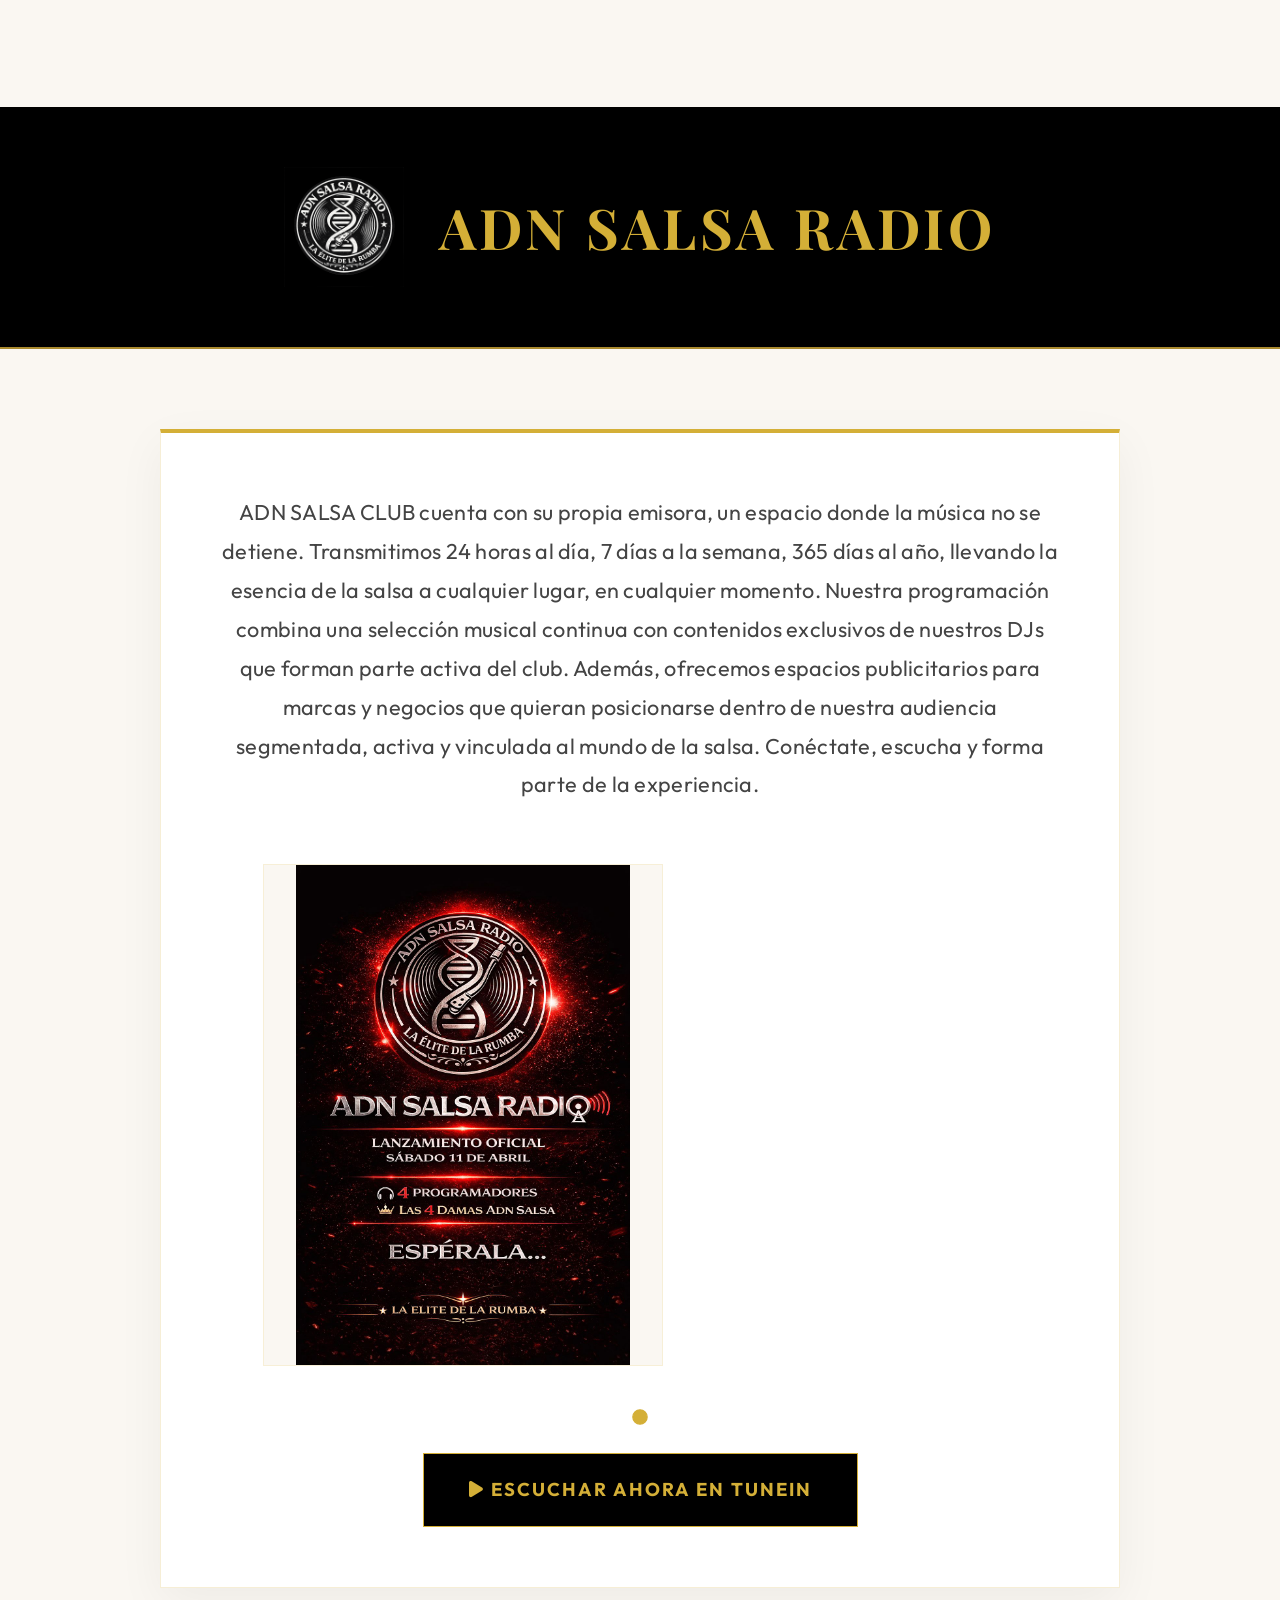
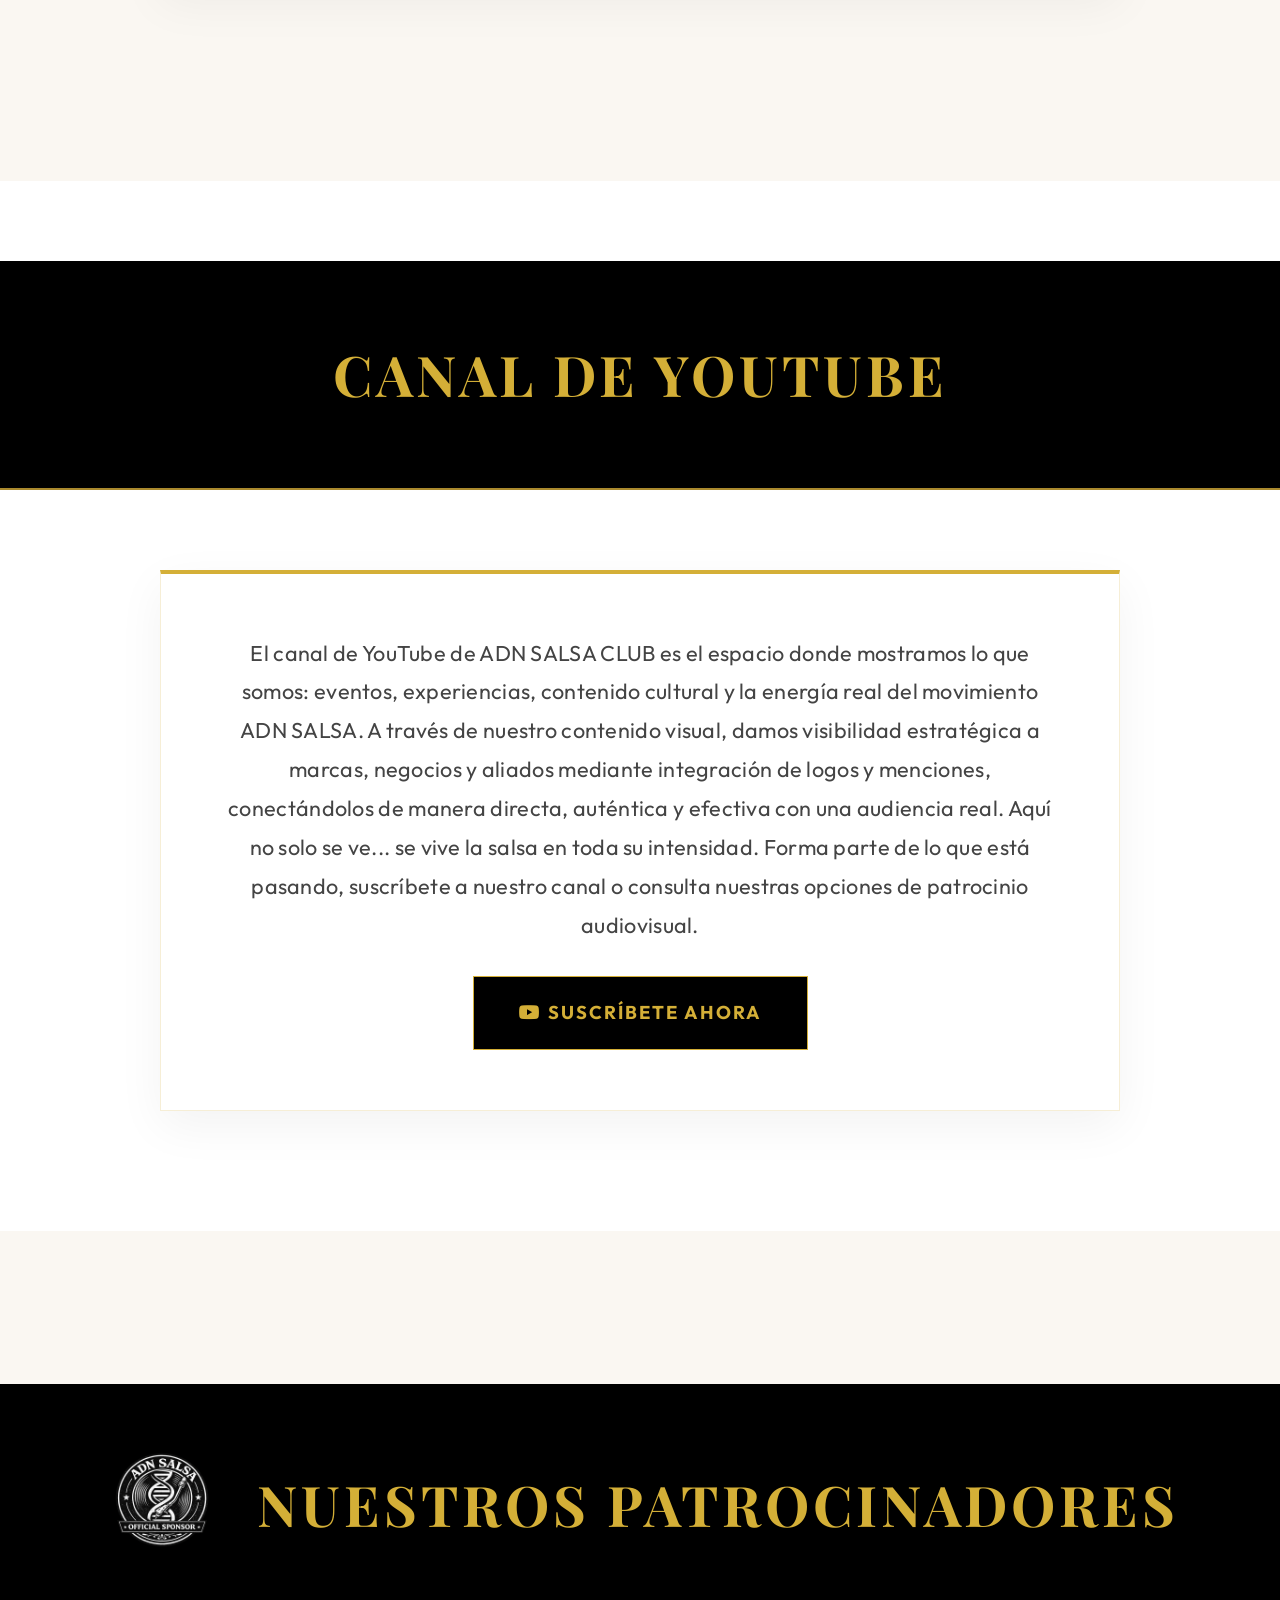
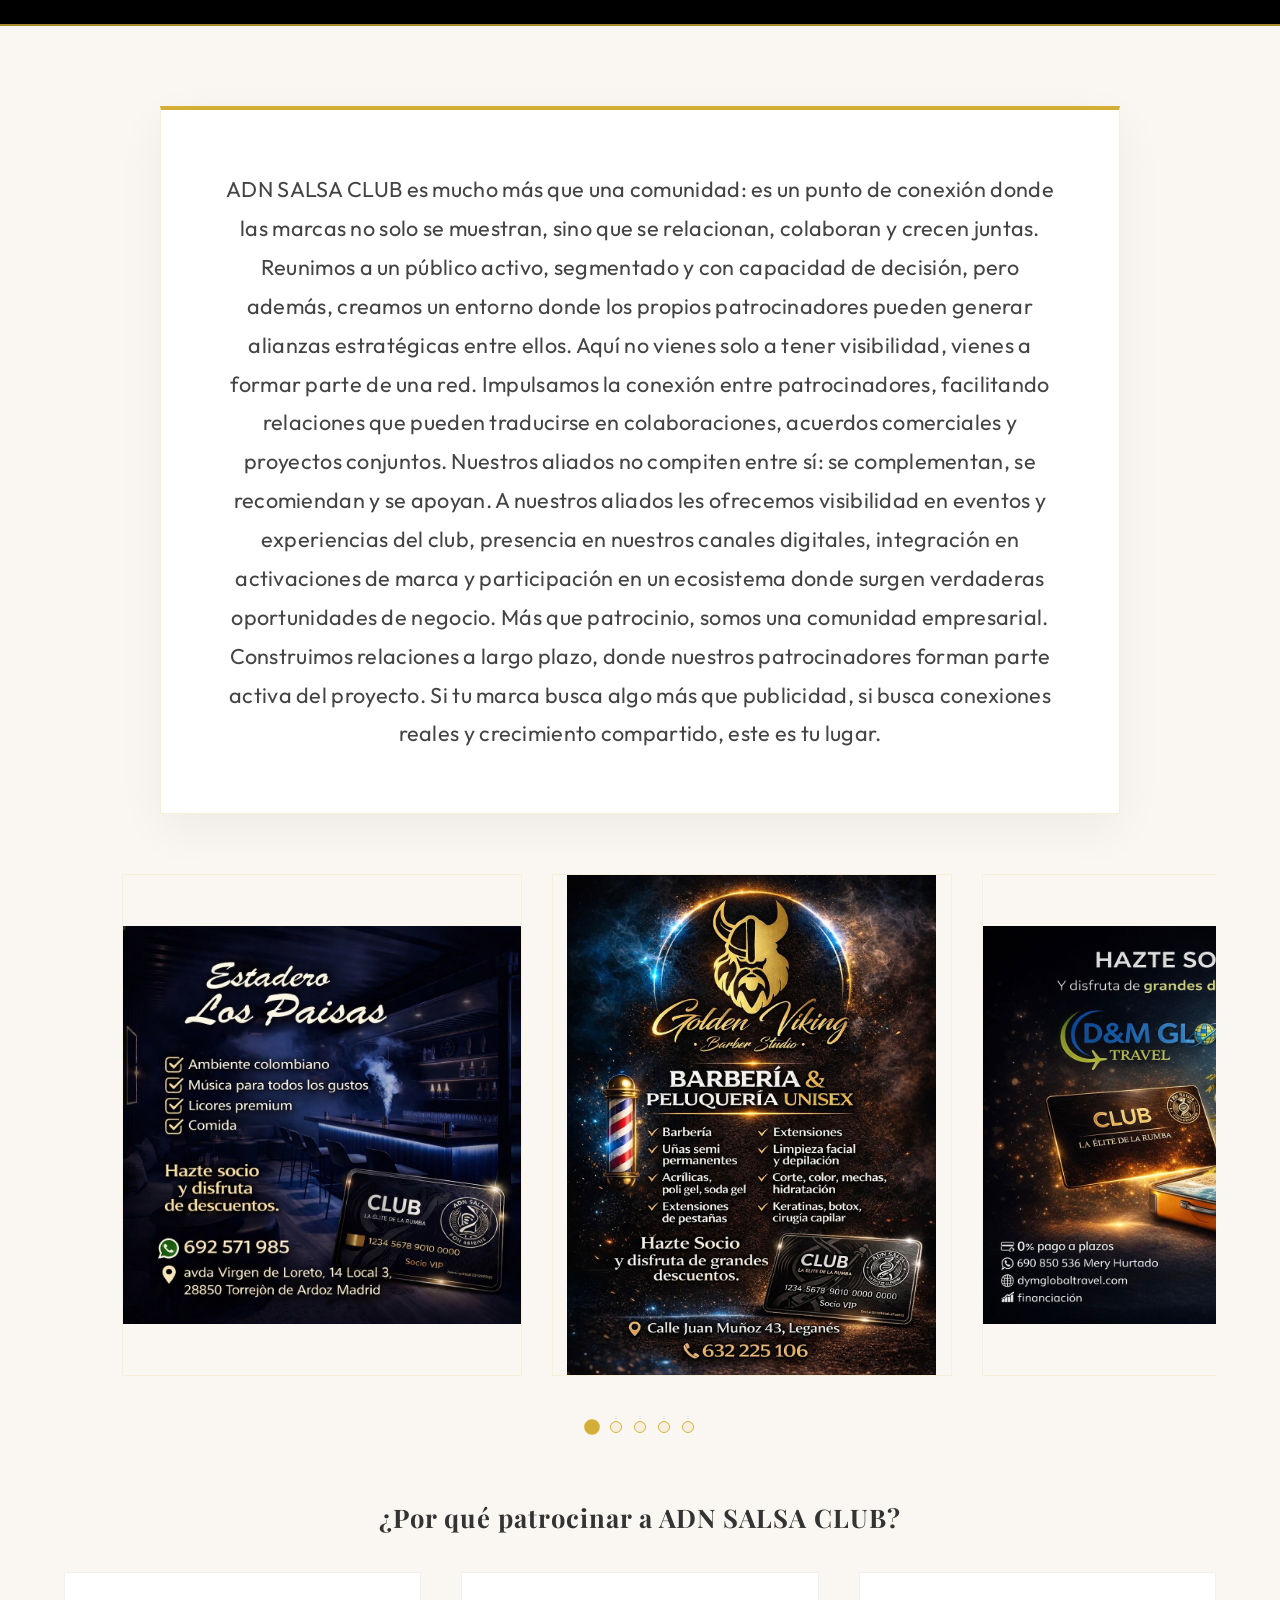
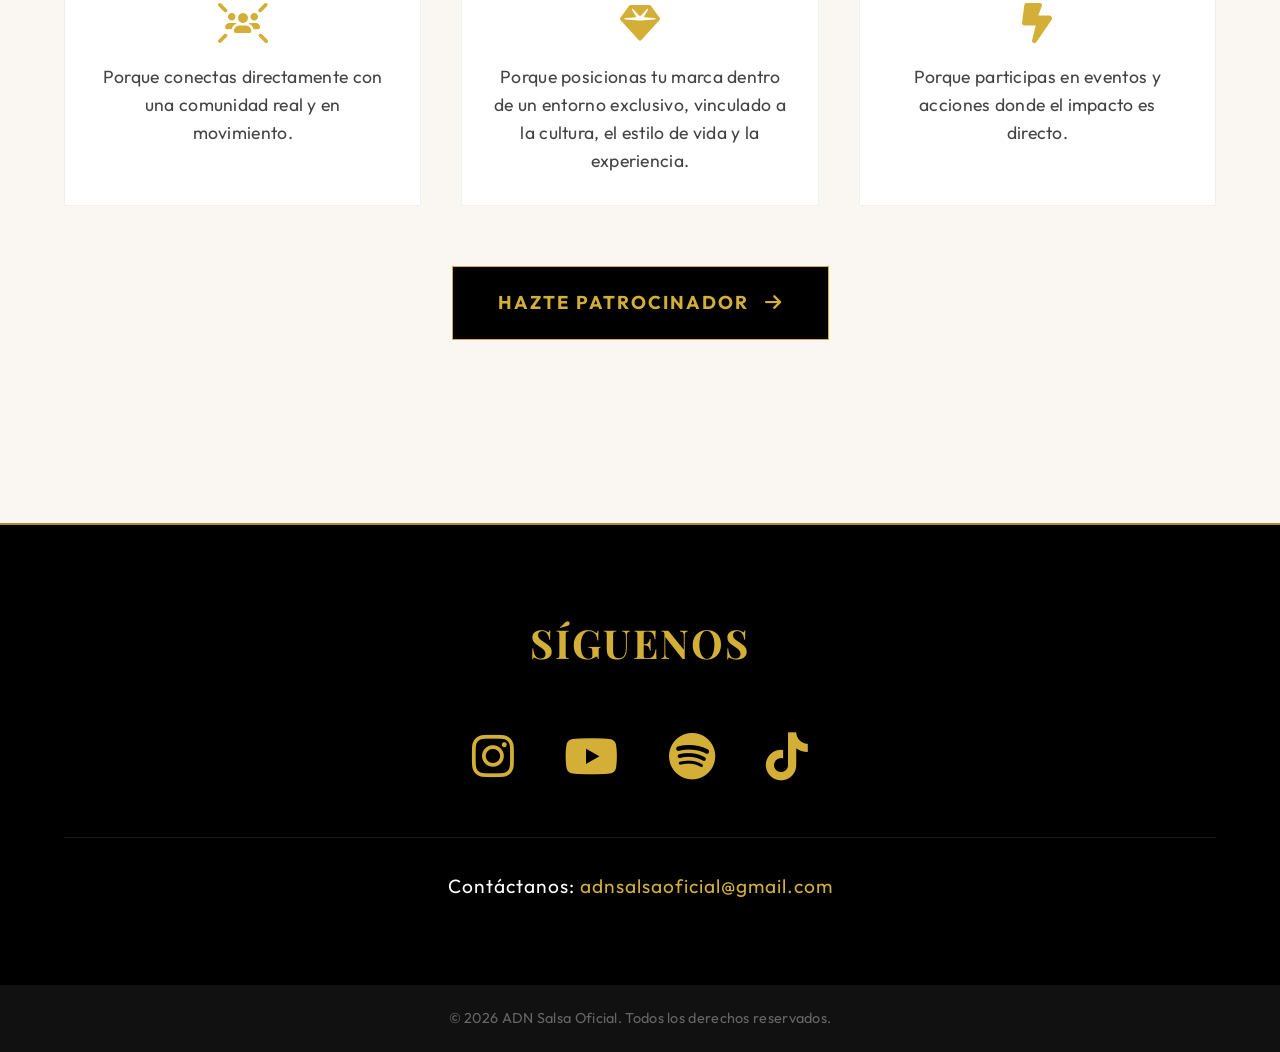
==== commit 8deba74a: "Cambio_6 botón para sonido de videos" ====
--- a/index.html
+++ b/index.html
@@ -5,8 +5,30 @@
     <meta charset="UTF-8">
     <meta name="viewport" content="width=device-width, initial-scale=1.0">
     <meta name="referrer" content="strict-origin-when-cross-origin">
+    <meta name="description" content="ADN SALSA CLUB: Comunidad privada en Madrid que conecta personas a través de la cultura salsera. Eventos, networking, emisora y experiencias exclusivas.">
     <title>ADN Salsa Oficial | Siente el Ritmo</title>
+    
+    <!-- Social Media Tags (Open Graph) -->
+    <meta property="og:title" content="ADN Salsa Oficial | Siente el Ritmo">
+    <meta property="og:description" content="Únete a la comunidad de salsa más grande de Madrid. Eventos, cultura, identidad y networking.">
+    <meta property="og:image" content="images/ADNsalsa_logo.PNG">
+    <meta property="og:url" content="https://adnsalsaoficial.com">
+    <meta property="og:type" content="website">
+
+    <!-- Twitter Card Tags -->
+    <meta name="twitter:card" content="summary_large_image">
+    <meta name="twitter:title" content="ADN Salsa Oficial">
+    <meta name="twitter:description" content="Conecta con la cultura salsera en Madrid.">
+    <meta name="twitter:image" content="images/ADNsalsa_logo.PNG">
+
+    <link rel="canonical" href="https://adnsalsaoficial.com">
     <link rel="icon" type="image/png" href="images/ADNsalsa_logo.PNG">
+    
+    <!-- Performance: Preconnect to CDNs -->
+    <link rel="preconnect" href="https://fonts.googleapis.com">
+    <link rel="preconnect" href="https://fonts.gstatic.com" crossorigin>
+    <link rel="preconnect" href="https://cdnjs.cloudflare.com">
+
     <link rel="stylesheet" href="styles.css">
     <link rel="stylesheet" href="https://cdnjs.cloudflare.com/ajax/libs/font-awesome/6.4.0/css/all.min.css">
 </head>
@@ -68,8 +90,8 @@
             </div>
 
             <div class="about-image-container reading-width reveal">
-                <img src="images/quienes_somos/WhatsApp Image 2026-04-06 at 12.55.26 AM.jpeg"
-                    alt="ADN Salsa Quienes Somos" class="about-img">
+                <img src="images/quienes_somos/quienes_somos_main.jpeg"
+                    alt="ADN Salsa Quienes Somos - Comunidad en Madrid" class="about-img" loading="lazy">
             </div>
         </div>
     </section>
@@ -194,10 +216,13 @@
                     <div class="carousel-item">
                         <div class="video-card" id="video-card-1">
                             <div class="event-item-frame">
-                                <img src="images/nuestros_eventos/nues_even_img1.jpeg" alt="Nuestros Eventos">
+                                <img src="images/nuestros_eventos/nues_even_img1.jpeg" alt="Nuestros Eventos de Salsa en vivo" loading="lazy">
                             </div>
                             <div class="event-item-frame">
-                                <video src="images/nuestros_eventos/nues_even_vid1.mp4" loop playsinline></video>
+                                <video src="images/nuestros_eventos/nues_even_vid1.mp4" loop playsinline webkit-playsinline muted autoplay loading="lazy"></video>
+                                <button class="video-mute-toggle" aria-label="Activar sonido">
+                                    <i class="fas fa-volume-mute"></i>
+                                </button>
                             </div>
                         </div>
                     </div>
@@ -231,7 +256,7 @@
             <div class="carousel-container reveal">
                 <div class="carousel-track" id="track-allied">
                     <div class="carousel-item">
-                        <img src="images/evento_aliado/eve_ali_img1.jpeg" alt="Evento Aliado">
+                        <img src="images/evento_aliado/eve_ali_img1.jpeg" alt="Evento Aliado de Salsa" loading="lazy">
                     </div>
                 </div>
                 <div class="carousel-dots" id="dots-allied"></div>
@@ -290,7 +315,7 @@
                 <div class="carousel-container">
                     <div class="carousel-track" id="track-emisora">
                         <div class="carousel-item">
-                            <img src="images/emisora/emisora_img1.jpeg" alt="ADN Salsa Radio">
+                            <img src="images/emisora/emisora_img1.jpeg" alt="ADN Salsa Radio Online" loading="lazy">
                         </div>
                     </div>
                     <div class="carousel-dots" id="dots-emisora"></div>
@@ -362,19 +387,19 @@
             <div class="carousel-container reveal">
                 <div class="carousel-track" id="track-patrocinadores">
                     <div class="carousel-item">
-                        <img src="images/patrocinadores/esta_los_paisas.jpeg" alt="Sponsor 1">
-                    </div>
-                    <div class="carousel-item">
-                        <img src="images/patrocinadores/golden_viking.jpeg" alt="Sponsor 2">
-                    </div>
-                    <div class="carousel-item">
-                        <img src="images/patrocinadores/haste_socio.jpeg" alt="Sponsor 3">
-                    </div>
-                    <div class="carousel-item">
-                        <img src="images/patrocinadores/mundo_fox.jpeg" alt="Sponsor 4">
-                    </div>
-                    <div class="carousel-item">
-                        <img src="images/patrocinadores/rincon_latino.jpeg" alt="Sponsor 5">
+                        <img src="images/patrocinadores/esta_los_paisas.jpeg" alt="Patrocinador Esta los Paisas" loading="lazy">
+                    </div>
+                    <div class="carousel-item">
+                        <img src="images/patrocinadores/golden_viking.jpeg" alt="Patrocinador Golden Viking" loading="lazy">
+                    </div>
+                    <div class="carousel-item">
+                        <img src="images/patrocinadores/haste_socio.jpeg" alt="Hazte Socio ADN Salsa" loading="lazy">
+                    </div>
+                    <div class="carousel-item">
+                        <img src="images/patrocinadores/mundo_fox.jpeg" alt="Patrocinador Mundo Fox" loading="lazy">
+                    </div>
+                    <div class="carousel-item">
+                        <img src="images/patrocinadores/rincon_latino.jpeg" alt="Patrocinador Rincon Latino" loading="lazy">
                     </div>
                 </div>
                 <div class="carousel-dots" id="dots-patrocinadores"></div>
@@ -500,7 +525,11 @@
         </div>
     </footer>
 
-    <script src="script.js"></script>
+    <button id="scroll-to-top" class="scroll-to-top" aria-label="Volver arriba">
+        <i class="fas fa-chevron-up"></i>
+    </button>
+
+    <script src="script.js" defer></script>
 </body>
 
 </html>
--- a/styles.css
+++ b/styles.css
@@ -1,953 +1,1036 @@
-@import url('https://fonts.googleapis.com/css2?family=Outfit:wght@300;400;600;700&family=Playfair+Display:ital,wght@0,400..900;1,400..900&display=swap');
-
-:root {
-    --primary: #D4AF37;
-    /* Metallic Gold */
-    --primary-dark: #AA8A2E;
-    --primary-light: #F9E076;
-    --bg-light: #FFFFFF;
-    --bg-accent: #FAF7F2;
-    /* Subtle Gold-tinted White */
-    --dark: #000000;
-    --soft-dark: #111111;
-    --white: #FFFFFF;
-    --glass: rgba(0, 0, 0, 0.7);
-    --shadow: 0 20px 40px rgba(0, 0, 0, 0.15);
-    --transition: all 0.5s cubic-bezier(0.4, 0, 0.2, 1);
-    --font-heading: 'Playfair Display', serif;
-    --font-body: 'Outfit', sans-serif;
-    --gold-gradient: linear-gradient(135deg, #D4AF37 0%, #F9E076 50%, #AA8A2E 100%);
-
-    /* Fluid Typography */
-    --fs-h1: clamp(2.5rem, 8vw + 1rem, 7rem);
-    --fs-h2: clamp(1.8rem, 4vw + 0.5rem, 3.5rem);
-    --fs-h3: clamp(1.6rem, 3vw + 0.5rem, 2.8rem);
-    --fs-body: clamp(0.95rem, 1.2vw + 0.2rem, 1.25rem);
-    --fs-small: clamp(0.8rem, 1vw, 1rem);
-
-    /* Layout */
-    --header-height: 90px;
-    --section-padding: clamp(80px, 12vw, 160px);
-    /* Increased section separation */
-}
-
-* {
-    margin: 0;
-    padding: 0;
-    box-sizing: border-box;
-}
-
-body {
-    font-family: var(--font-body);
-    background-color: var(--bg-light);
-    color: var(--dark);
-    line-height: 1.9;
-    /* Increased for breathing room */
-    overflow-x: hidden;
-    font-size: var(--fs-body);
-    letter-spacing: 0.3px;
-}
-
-h1,
-h2,
-h3 {
-    font-family: var(--font-heading);
-    font-weight: 700;
-    letter-spacing: 1px;
-}
-
-/* Animations */
-@keyframes fadeInUp {
-    from {
-        opacity: 0;
-        transform: translateY(30px);
-    }
-
-    to {
-        opacity: 1;
-        transform: translateY(0);
-    }
-}
-
-.reveal {
-    opacity: 0;
-    transform: translateY(20px);
-    transition: var(--transition);
-}
-
-.reveal.active {
-    opacity: 1;
-    transform: translateY(0);
-}
-
-/* Title Strip Implementation */
-.title-strip {
-    background: var(--dark);
-    color: var(--primary);
-    padding: clamp(30px, 6vw, 60px) 0;
-    text-align: center;
-    width: 100%;
-    margin-bottom: clamp(40px, 8vw, 80px);
-    border-bottom: 2px solid var(--primary-dark);
-    position: relative;
-    z-index: 2;
-}
-
-.title-strip h2 {
-    font-size: var(--fs-h2);
-    text-transform: uppercase;
-    margin: 0;
-    letter-spacing: 4px;
-}
-
-.title-with-logo {
-    display: flex;
-    align-items: center;
-    justify-content: center;
-    gap: clamp(15px, 4vw, 35px);
-    flex-wrap: wrap;
-    max-width: 90%;
-    margin: 0 auto;
-}
-
-.section-logo {
-    height: clamp(60px, 10vw, 120px);
-    /* Ligeramente más grandes para mayor impacto */
-    width: auto;
-    object-fit: contain;
-    transition: var(--transition);
-}
-
-@media (max-width: 480px) {
-    .title-with-logo {
-        flex-direction: column;
-        gap: 10px;
-    }
-
-    .section-logo {
-        height: 70px;
-    }
-
-    .title-strip h2 {
-        letter-spacing: 2px;
-        line-height: 1.2;
-    }
-}
-
-/* Global Text Standard */
-.texto-normal {
-    font-size: 1.35rem;
-    line-height: 1.8;
-    color: #555;
-    max-width: 850px;
-    margin: 0 auto 1.5rem;
-    text-align: center;
-    font-family: var(--font-body);
-}
-
-.bg-dark .texto-normal {
-    color: #BBB;
-}
-
-/* Background Utility Classes */
-.bg-white {
-    background-color: var(--white);
-}
-
-.bg-accent {
-    background-color: var(--bg-accent);
-}
-
-.bg-dark {
-    background-color: var(--dark);
-    color: var(--white);
-}
-
-.bg-soft-dark {
-    background-color: var(--soft-dark);
-    color: var(--white);
-}
-
-/* Card Styling for Heavy Text Blocks */
-.text-card {
-    background: var(--white);
-    padding: clamp(30px, 6vw, 60px);
-    border: 1px solid rgba(212, 175, 55, 0.2);
-    border-top: 4px solid var(--primary);
-    box-shadow: 0 15px 45px rgba(0, 0, 0, 0.05);
-    margin-bottom: 40px;
-    position: relative;
-    transition: var(--transition);
-}
-
-.text-card:hover {
-    transform: translateY(-5px);
-    box-shadow: 0 20px 60px rgba(212, 175, 55, 0.1);
-    border-color: var(--primary);
-}
-
-.text-card p {
-    margin-bottom: 2rem;
-    /* Vertical Rhythm */
-    color: #444;
-}
-
-.text-card p:last-child {
-    margin-bottom: 0;
-}
-
-.bg-dark .text-card {
-    background: var(--soft-dark);
-    border-color: rgba(212, 175, 55, 0.3);
-    color: var(--white);
-}
-
-.bg-dark .text-card p {
-    color: #BBB;
-}
-
-
-
-
-/* Readability Wrapper */
-.reading-width {
-    max-width: 80ch;
-    margin-left: auto;
-    margin-right: auto;
-}
-
-/* Carousel Implementation */
-.carousel-container {
-    position: relative;
-    width: 100%;
-    margin-top: 40px;
-}
-
-.carousel-track {
-    display: flex;
-    gap: 30px;
-    overflow-x: auto;
-    scroll-behavior: smooth;
-    -ms-overflow-style: none;
-    /* IE and Edge */
-    scrollbar-width: none;
-    /* Firefox */
-    padding: 20px 5%;
-    cursor: grab;
-    scroll-snap-type: x mandatory;
-}
-
-.carousel-track:active {
-    cursor: grabbing;
-}
-
-.carousel-track::-webkit-scrollbar {
-    display: none;
-    /* Chrome, Safari and Opera */
-}
-
-.carousel-item {
-    flex: 0 0 400px;
-    background: var(--white);
-    border: 1px solid rgba(212, 175, 55, 0.2);
-    transition: var(--transition);
-    position: relative;
-    overflow: hidden;
-    scroll-snap-align: center;
-}
-
-.carousel-item:hover {
-    transform: translateY(-10px);
-    border-color: var(--primary);
-    box-shadow: var(--shadow);
-}
-
-.carousel-item img {
-    width: 100%;
-    height: 500px;
-    object-fit: contain;
-    background-color: #faf7f2;
-    display: block;
-    transition: opacity 0.5s ease;
-}
-
-/* Pagination Dots */
-.carousel-dots {
-    display: flex;
-    justify-content: center;
-    gap: 12px;
-    margin-top: 25px;
-    margin-bottom: 20px;
-}
-
-.dot {
-    width: 12px;
-    height: 12px;
-    border-radius: 50%;
-    background-color: rgba(212, 175, 55, 0.1);
-    cursor: pointer;
-    transition: var(--transition);
-    border: 1px solid var(--primary);
-}
-
-.dot.active {
-    background-color: var(--primary);
-    transform: scale(1.3);
-}
-
-/* Video Card Hover Effect */
-.video-card {
-    position: relative;
-    width: 100%;
-    height: 100%;
-    overflow: hidden;
-}
-
-.video-card video {
-    position: absolute;
-    top: 0;
-    left: 0;
-    width: 100%;
-    height: 100%;
-    object-fit: contain;
-    background-color: #faf7f2;
-    opacity: 0;
-    transition: opacity 0.5s ease;
-    pointer-events: none;
-}
-
-.video-card.video-active video {
-    opacity: 1;
-}
-
-/* Custom styles for Nuestros Eventos Side-by-Side - Premium Redesign */
-#track-events .carousel-item {
-    flex: 0 0 950px;
-    max-width: 95vw;
-}
-
-#track-events .video-card {
-    display: flex;
-    flex-direction: row;
-    width: 100%;
-    height: auto;
-    background: transparent;
-    gap: 30px;
-    padding: 10px;
-}
-
-.event-item-frame {
-    flex: 1;
-    position: relative;
-    background: var(--white);
-    padding: 15px;
-    border: 1px solid rgba(212, 175, 55, 0.15);
-    box-shadow: 0 15px 45px rgba(0, 0, 0, 0.05);
-    transition: var(--transition);
-    overflow: visible; /* To allow corners to peak out if needed */
-}
-
-/* Individual Gold Corners for each frame */
-.event-item-frame::before {
-    content: '';
-    position: absolute;
-    top: -5px;
-    left: -5px;
-    width: 30px;
-    height: 30px;
-    border-top: 2px solid var(--primary);
-    border-left: 2px solid var(--primary);
-    z-index: 1;
-}
-
-.event-item-frame::after {
-    content: '';
-    position: absolute;
-    bottom: -5px;
-    right: -5px;
-    width: 30px;
-    height: 30px;
-    border-bottom: 2px solid var(--primary);
-    border-right: 2px solid var(--primary);
-    z-index: 1;
-}
-
-#track-events .event-item-frame img,
-#track-events .event-item-frame video {
-    width: 100%;
-    height: 480px;
-    display: block;
-    object-fit: cover;
-    opacity: 1;
-    position: relative; /* Ensure it stays in flow */
-    pointer-events: auto; /* Ensure it responds to clicks/touches */
-    transition: var(--transition);
-}
-
-#track-events .event-item-frame video {
-    object-fit: contain;
-    background: #050505;
-}
-
-.video-card.video-active .event-item-frame {
-    border-color: var(--primary);
-    box-shadow: 0 20px 60px rgba(212, 175, 55, 0.1);
-    transform: translateY(-5px);
-}
-
-@media (max-width: 992px) {
-    #track-events .carousel-item {
-        flex: 0 0 90vw;
-    }
-    
-    #track-events .video-card {
-        flex-direction: column;
-        gap: 20px;
-        padding: 5px;
-    }
-    
-    #track-events .event-item-frame {
-        padding: 10px;
-    }
-
-    #track-events .event-item-frame img,
-    #track-events .event-item-frame video {
-        height: min(280px, 35vh);
-    }
-}
-/* Redundant block removed to fix syntax error */
-
-@media (max-width: 768px) {
-    .carousel-item {
-        flex: 0 0 85vw;
-        scroll-snap-align: center;
-    }
-
-    .carousel-item img {
-        height: 60vh;
-    }
-}
-
-/* Section Spacing */
-section {
-    padding: var(--section-padding) 0;
-    position: relative;
-}
-
-/* Base Components */
-.container {
-    max-width: 1400px;
-    /* Increased for PCs and TVs */
-    margin: 0 auto;
-    padding: 0 5%;
-    /* Percentage-based for better mobile side-padding */
-}
-
-.btn {
-    display: inline-block;
-    padding: 18px 45px;
-    border-radius: 0;
-    /* Sharp corners for elegance */
-    font-weight: 700;
-    text-transform: uppercase;
-    letter-spacing: 2px;
-    text-decoration: none;
-    transition: var(--transition);
-    cursor: pointer;
-    border: 2px solid transparent;
-    font-family: var(--font-body);
-}
-
-.btn-primary {
-    background-color: var(--dark);
-    color: var(--primary);
-    border: 1px solid var(--primary);
-}
-
-.btn-primary:hover {
-    background-color: var(--primary);
-    color: var(--dark);
-    transform: translateY(-5px);
-    box-shadow: 0 10px 20px rgba(212, 175, 55, 0.2);
-}
-
-/* Header */
-header {
-    position: fixed;
-    top: 0;
-    width: 100%;
-    background: transparent;
-    padding: 20px 0;
-    z-index: 1000;
-    transition: var(--transition);
-}
-
-header.scrolled {
-    background: var(--dark);
-    padding: 10px 0;
-    box-shadow: 0 5px 20px rgba(0, 0, 0, 0.5);
-}
-
-header.scrolled .logo,
-header.scrolled .nav-links a {
-    color: var(--primary) !important;
-}
-
-nav {
-    display: flex;
-    justify-content: space-between;
-    align-items: center;
-    height: 70px;
-}
-
-.nav-links {
-    display: flex;
-    list-style: none;
-    gap: 30px;
-}
-
-.nav-links a {
-    color: var(--white);
-    text-decoration: none;
-    font-weight: 600;
-    font-family: var(--font-body);
-    letter-spacing: 1.5px;
-    font-size: 0.9rem;
-    text-transform: uppercase;
-    transition: var(--transition);
-}
-
-.nav-links a:hover {
-    color: var(--primary);
-}
-
-/* Mobile Toggle / Universal Hamburger Menu */
-.mobile-nav-toggle {
-    display: block;
-    background: none;
-    border: none;
-    color: var(--primary);
-    font-size: 2rem;
-    cursor: pointer;
-    z-index: 1001;
-}
-
-.nav-links {
-    position: fixed;
-    top: 0;
-    right: -100%;
-    width: 100%;
-    height: 100vh;
-    background: var(--dark);
-    flex-direction: column;
-    justify-content: center;
-    align-items: center;
-    gap: 40px;
-    transition: 0.5s ease;
-    z-index: 1000;
-}
-
-.nav-links.active {
-    right: 0;
-}
-
-.nav-links a {
-    font-size: 1.5rem;
-}
-
-.logo {
-    display: flex;
-    align-items: center;
-    gap: 15px;
-    font-size: 1.8rem;
-    font-family: var(--font-heading);
-    color: var(--primary);
-    font-weight: 900;
-    letter-spacing: 2px;
-}
-
-.logo-img {
-    height: 60px;
-    width: auto;
-    object-fit: contain;
-}
-
-/* Hero Section */
-.hero {
-    height: 100vh;
-    background: linear-gradient(rgba(0, 0, 0, 0.7), rgba(0, 0, 0, 0.7)), url('images/IMG_0126.PNG');
-    background-size: cover;
-    background-position: center;
-    background-attachment: fixed;
-    display: flex;
-    align-items: center;
-    justify-content: center;
-    text-align: center;
-    color: var(--white);
-    position: relative;
-    border-bottom: 5px solid var(--primary);
-}
-
-.hero-content h1 {
-    font-size: var(--fs-h1);
-    margin-bottom: 20px;
-    color: var(--primary);
-    text-shadow: 0 10px 30px rgba(0, 0, 0, 0.7);
-    line-height: 1;
-}
-
-.hero-content p {
-    font-size: clamp(1.2rem, 2vw, 1.8rem);
-    max-width: 800px;
-    margin: 0 auto 40px;
-    font-weight: 300;
-    line-height: 1.6;
-    letter-spacing: 1px;
-}
-
-/* Quienes Somos - Extended Premium Layout */
-.about {
-    padding: 80px 0;
-    background: var(--bg-light);
-    overflow: hidden;
-}
-
-.about-image-container {
-    margin: 60px auto 0;
-    border: 1px solid rgba(212, 175, 55, 0.2);
-    box-shadow: var(--shadow);
-    position: relative;
-    padding: 15px;
-    background: var(--white);
-    max-width: 900px;
-}
-
-.about-image-container::before {
-    content: '';
-    position: absolute;
-    top: -10px;
-    left: -10px;
-    width: 50px;
-    height: 50px;
-    border-top: 3px solid var(--primary);
-    border-left: 3px solid var(--primary);
-}
-
-.about-image-container::after {
-    content: '';
-    position: absolute;
-    bottom: -10px;
-    right: -10px;
-    width: 50px;
-    height: 50px;
-    border-bottom: 3px solid var(--primary);
-    border-right: 3px solid var(--primary);
-}
-
-.about-img {
-    width: 100%;
-    height: auto;
-    display: block;
-    object-fit: cover;
-    filter: grayscale(20%);
-    transition: var(--transition);
-}
-
-.about-image-container:hover .about-img {
-    filter: grayscale(0%);
-    transform: scale(1.02);
-}
-
-.youtube-section {
-    padding: 80px 0;
-    background: var(--bg-light);
-    color: var(--dark);
-}
-
-/* Benefits - Extended Premium Layout */
-.benefits-section {
-    padding: 80px 0;
-    background: var(--white);
-}
-
-.benefits-grid-premium {
-    display: grid;
-    grid-template-columns: repeat(auto-fit, minmax(320px, 1fr));
-    gap: 30px;
-    margin-bottom: 80px;
-}
-
-.benefit-card-premium {
-    background: var(--white);
-    padding: 45px;
-    border: 1px solid #F0F0F0;
-    display: flex;
-    gap: 25px;
-    transition: var(--transition);
-    position: relative;
-    overflow: hidden;
-}
-
-.benefit-card-premium::before {
-    content: '';
-    position: absolute;
-    top: 0;
-    left: 0;
-    width: 3px;
-    height: 100%;
-    background: var(--primary);
-    transform: translateY(100%);
-    transition: var(--transition);
-}
-
-.benefit-card-premium:hover {
-    transform: translateY(-10px);
-    border-color: var(--primary);
-    box-shadow: var(--shadow);
-}
-
-.benefit-card-premium:hover::before {
-    transform: translateY(0);
-}
-
-.benefit-card-premium i {
-    font-size: 2.8rem;
-    color: var(--primary);
-    flex-shrink: 0;
-}
-
-.benefit-item-content h3 {
-    font-size: 1.4rem;
-    color: var(--dark);
-    margin-bottom: 12px;
-    font-family: var(--font-heading);
-    letter-spacing: 1px;
-}
-
-.benefit-item-content p {
-    font-size: 1rem;
-    color: #555;
-    line-height: 1.6;
-}
-
-.sponsorship-why-container {
-    margin-bottom: 60px;
-}
-
-.sponsorship-why-container h2 {
-    text-align: center;
-    font-size: 2.5rem;
-    color: var(--primary);
-    margin-bottom: 30px;
-    text-transform: uppercase;
-}
-
-.why-grid {
-    display: grid;
-    grid-template-columns: repeat(auto-fit, minmax(280px, 1fr));
-    gap: 40px;
-}
-
-.why-item {
-    text-align: center;
-    padding: 30px;
-    background: var(--white);
-    border: 1px solid #F0F0F0;
-    transition: var(--transition);
-}
-
-.why-item:hover {
-    border-color: var(--primary);
-    transform: translateY(-5px);
-}
-
-.why-item i {
-    font-size: 2.5rem;
-    color: var(--primary);
-    margin-bottom: 20px;
-}
-
-.why-item p {
-    font-size: 1.1rem;
-    color: #444;
-    line-height: 1.6;
-}
-
-
-/* Social Footer */
-.social-section {
-    padding: 80px 0;
-    background: var(--dark);
-    color: var(--primary);
-    text-align: center;
-    border-top: 2px solid var(--primary-dark);
-}
-
-.social-links {
-    display: flex;
-    justify-content: center;
-    gap: 40px;
-    margin-top: 40px;
-}
-
-.social-link {
-    color: var(--primary);
-    font-size: 2.5rem;
-    transition: var(--transition);
-}
-
-.social-link:hover {
-    color: var(--white);
-    transform: translateY(-5px);
-}
-
-footer {
-    padding: 20px;
-    text-align: center;
-    background: #111;
-    color: #666;
-    font-size: 0.9rem;
-}
-
-/* --- PREMIUM MEMBERSHIP MODAL --- */
-.modal-overlay {
-    position: fixed;
-    top: 0;
-    left: 0;
-    width: 100%;
-    height: 100%;
-    background: rgba(0, 0, 0, 0.9);
-    backdrop-filter: blur(10px);
-    display: none;
-    /* Hidden by default */
-    justify-content: center;
-    align-items: center;
-    z-index: 9999;
-    opacity: 0;
-    transition: opacity 0.3s ease;
-}
-
-.modal-overlay.active {
-    display: flex;
-    opacity: 1;
-}
-
-.modal-content {
-    background: #0A0A0A;
-    border: 1px solid var(--primary);
-    width: 95%;
-    max-width: 700px;
-    max-height: 90vh;
-    overflow-y: auto;
-    position: relative;
-    padding: 60px 50px;
-    border-radius: 5px;
-    transform: translateY(30px);
-    transition: transform 0.4s ease;
-    box-shadow: 0 0 50px rgba(212, 175, 55, 0.1);
-}
-
-.modal-overlay.active .modal-content {
-    transform: translateY(0);
-}
-
-.modal-close-icon {
-    position: absolute;
-    top: 25px;
-    right: 30px;
-    font-size: 1.8rem;
-    color: var(--primary);
-    cursor: pointer;
-    transition: all 0.3s ease;
-}
-
-.modal-close-icon:hover {
-    transform: rotate(90deg) scale(1.1);
-}
-
-.modal-header h2 {
-    font-size: 2rem;
-    color: var(--primary);
-    margin-bottom: 25px;
-    text-transform: uppercase;
-    text-align: center;
-}
-
-.modal-body {
-    color: #EEE;
-    line-height: 1.8;
-    text-align: center;
-}
-
-.membership-price-tag {
-    background: var(--primary);
-    color: var(--dark);
-    display: inline-block;
-    padding: 15px 40px;
-    font-size: 2rem;
-    font-weight: 900;
-    margin: 30px 0;
-    border-radius: 5px;
-    font-family: var(--font-heading);
-}
-
-.membership-list {
-    list-style: none;
-    margin: 40px 0;
-    padding: 0;
-    text-align: left;
-    max-width: 500px;
-    margin-left: auto;
-    margin-right: auto;
-}
-
-.membership-list li {
-    margin-bottom: 15px;
-    display: flex;
-    align-items: flex-start;
-    gap: 15px;
-    font-size: 1.15rem;
-}
-
-.membership-list li i {
-    color: var(--primary);
-    margin-top: 5px;
-}
-
-.modal-footer {
-    margin-top: 50px;
-    text-align: center;
-}
-
-.modal-footer .btn-primary {
-    width: 100%;
-    padding: 25px;
-    font-size: 1.4rem;
-    display: flex;
-    justify-content: center;
-    align-items: center;
-    gap: 15px;
-}
-
-.modal-closing-manifesto {
-    margin-top: 40px;
-    padding-top: 30px;
-    border-top: 1px solid rgba(255, 255, 255, 0.1);
-    font-size: 1.1rem;
-    color: #888;
-    font-style: italic;
-}
-
-@media (max-width: 768px) {
-    .modal-content {
-        padding: 50px 25px;
-    }
-
-    .modal-header h2 {
-        font-size: 1.6rem;
-    }
-
-    .membership-list li {
-        font-size: 1rem;
-    }
-}+@import url('https://fonts.googleapis.com/css2?family=Outfit:wght@300;400;600;700&family=Playfair+Display:ital,wght@0,400..900;1,400..900&display=swap');
+
+:root {
+    --primary: #D4AF37;
+    /* Metallic Gold */
+    --primary-dark: #AA8A2E;
+    --primary-light: #F9E076;
+    --bg-light: #FFFFFF;
+    --bg-accent: #FAF7F2;
+    /* Subtle Gold-tinted White */
+    --dark: #000000;
+    --soft-dark: #111111;
+    --white: #FFFFFF;
+    --shadow: 0 20px 40px rgba(0, 0, 0, 0.15);
+    --transition: all 0.5s cubic-bezier(0.4, 0, 0.2, 1);
+    --font-heading: 'Playfair Display', serif;
+    --font-body: 'Outfit', sans-serif;
+
+    /* Fluid Typography */
+    --fs-h1: clamp(2.5rem, 8vw + 1rem, 7rem);
+    --fs-h2: clamp(1.8rem, 4vw + 0.5rem, 3.5rem);
+    --fs-h3: clamp(1.6rem, 3vw + 0.5rem, 2.8rem);
+    --fs-body: clamp(0.95rem, 1.2vw + 0.2rem, 1.25rem);
+
+    /* Layout */
+    --section-padding: clamp(80px, 12vw, 160px);
+    /* Increased section separation */
+}
+
+* {
+    margin: 0;
+    padding: 0;
+    box-sizing: border-box;
+}
+
+body {
+    font-family: var(--font-body);
+    background-color: var(--bg-light);
+    color: var(--dark);
+    line-height: 1.9;
+    /* Increased for breathing room */
+    overflow-x: hidden;
+    font-size: var(--fs-body);
+    letter-spacing: 0.3px;
+}
+
+h1,
+h2,
+h3 {
+    font-family: var(--font-heading);
+    font-weight: 700;
+    letter-spacing: 1px;
+}
+
+
+.reveal {
+    opacity: 0;
+    transform: translateY(20px);
+    transition: var(--transition);
+}
+
+.reveal.active {
+    opacity: 1;
+    transform: translateY(0);
+}
+
+/* Title Strip Implementation */
+.title-strip {
+    background: var(--dark);
+    color: var(--primary);
+    padding: clamp(30px, 6vw, 60px) 0;
+    text-align: center;
+    width: 100%;
+    margin-bottom: clamp(40px, 8vw, 80px);
+    border-bottom: 2px solid var(--primary-dark);
+    position: relative;
+    z-index: 2;
+}
+
+.title-strip h2 {
+    font-size: var(--fs-h2);
+    text-transform: uppercase;
+    margin: 0;
+    letter-spacing: 4px;
+}
+
+.title-with-logo {
+    display: flex;
+    align-items: center;
+    justify-content: center;
+    gap: clamp(15px, 4vw, 35px);
+    flex-wrap: wrap;
+    max-width: 90%;
+    margin: 0 auto;
+}
+
+.section-logo {
+    height: clamp(60px, 10vw, 120px);
+    /* Ligeramente más grandes para mayor impacto */
+    width: auto;
+    object-fit: contain;
+    transition: var(--transition);
+}
+
+@media (max-width: 480px) {
+    .title-with-logo {
+        flex-direction: column;
+        gap: 10px;
+    }
+
+    .section-logo {
+        height: 70px;
+    }
+
+    .title-strip h2 {
+        letter-spacing: 2px;
+        line-height: 1.2;
+    }
+}
+
+/* Global Text Standard */
+.texto-normal {
+    font-size: 1.35rem;
+    line-height: 1.8;
+    color: #555;
+    max-width: 850px;
+    margin: 0 auto 1.5rem;
+    text-align: center;
+    font-family: var(--font-body);
+}
+
+.bg-dark .texto-normal {
+    color: #BBB;
+}
+
+/* Background Utility Classes */
+.bg-white {
+    background-color: var(--white);
+}
+
+.bg-accent {
+    background-color: var(--bg-accent);
+}
+
+.bg-dark {
+    background-color: var(--dark);
+    color: var(--white);
+}
+
+.bg-soft-dark {
+    background-color: var(--soft-dark);
+    color: var(--white);
+}
+
+/* Card Styling for Heavy Text Blocks */
+.text-card {
+    background: var(--white);
+    padding: clamp(30px, 6vw, 60px);
+    border: 1px solid rgba(212, 175, 55, 0.2);
+    border-top: 4px solid var(--primary);
+    box-shadow: 0 15px 45px rgba(0, 0, 0, 0.05);
+    margin-bottom: 40px;
+    position: relative;
+    transition: var(--transition);
+}
+
+.text-card:hover {
+    transform: translateY(-5px);
+    box-shadow: 0 20px 60px rgba(212, 175, 55, 0.1);
+    border-color: var(--primary);
+}
+
+.text-card p {
+    margin-bottom: 2rem;
+    /* Vertical Rhythm */
+    color: #444;
+}
+
+.text-card p:last-child {
+    margin-bottom: 0;
+}
+
+.bg-dark .text-card {
+    background: var(--soft-dark);
+    border-color: rgba(212, 175, 55, 0.3);
+    color: var(--white);
+}
+
+.bg-dark .text-card p {
+    color: #BBB;
+}
+
+
+
+
+/* Readability Wrapper */
+.reading-width {
+    max-width: 80ch;
+    margin-left: auto;
+    margin-right: auto;
+}
+
+/* Carousel Implementation */
+.carousel-container {
+    position: relative;
+    width: 100%;
+    margin-top: 40px;
+}
+
+.carousel-track {
+    display: flex;
+    gap: 30px;
+    overflow-x: auto;
+    scroll-behavior: smooth;
+    -ms-overflow-style: none;
+    /* IE and Edge */
+    scrollbar-width: none;
+    /* Firefox */
+    padding: 20px 5%;
+    cursor: grab;
+    scroll-snap-type: x mandatory;
+}
+
+.carousel-track:active {
+    cursor: grabbing;
+}
+
+.carousel-track::-webkit-scrollbar {
+    display: none;
+    /* Chrome, Safari and Opera */
+}
+
+.carousel-item {
+    flex: 0 0 400px;
+    background: var(--white);
+    border: 1px solid rgba(212, 175, 55, 0.2);
+    transition: var(--transition);
+    position: relative;
+    overflow: hidden;
+    scroll-snap-align: center;
+}
+
+.carousel-item:hover {
+    transform: translateY(-10px);
+    border-color: var(--primary);
+    box-shadow: var(--shadow);
+}
+
+.carousel-item img {
+    width: 100%;
+    height: 500px;
+    object-fit: contain;
+    background-color: #faf7f2;
+    display: block;
+    transition: opacity 0.5s ease;
+}
+
+/* Pagination Dots */
+.carousel-dots {
+    display: flex;
+    justify-content: center;
+    gap: 12px;
+    margin-top: 25px;
+    margin-bottom: 20px;
+}
+
+.dot {
+    width: 12px;
+    height: 12px;
+    border-radius: 50%;
+    background-color: rgba(212, 175, 55, 0.1);
+    cursor: pointer;
+    transition: var(--transition);
+    border: 1px solid var(--primary);
+}
+
+.dot.active {
+    background-color: var(--primary);
+    transform: scale(1.3);
+}
+
+/* Video Card Hover Effect */
+.video-card {
+    position: relative;
+    width: 100%;
+    height: 100%;
+    overflow: hidden;
+}
+
+.video-card video {
+    position: absolute;
+    top: 0;
+    left: 0;
+    width: 100%;
+    height: 100%;
+    object-fit: contain;
+    background-color: #faf7f2;
+    opacity: 0;
+    transition: opacity 0.5s ease;
+    pointer-events: none;
+}
+
+.video-card.video-active video {
+    opacity: 1;
+}
+
+.video-mute-toggle {
+    position: absolute;
+    bottom: 30px;
+    right: 30px;
+    width: 50px;
+    height: 50px;
+    background: rgba(0, 0, 0, 0.6);
+    border: 1px solid var(--primary);
+    color: var(--primary);
+    border-radius: 50%;
+    display: flex;
+    align-items: center;
+    justify-content: center;
+    cursor: pointer;
+    z-index: 10;
+    transition: var(--transition);
+    backdrop-filter: blur(5px);
+}
+
+.video-mute-toggle:hover {
+    background: var(--primary);
+    color: var(--dark);
+    transform: scale(1.1);
+}
+
+.video-mute-toggle i {
+    font-size: 1.2rem;
+}
+
+@media (max-width: 992px) {
+    .video-mute-toggle {
+        bottom: 20px;
+        right: 20px;
+        width: 45px;
+        height: 45px;
+    }
+}
+
+/* Custom styles for Nuestros Eventos Side-by-Side - Premium Redesign */
+#track-events .carousel-item {
+    flex: 0 0 950px;
+    max-width: 95vw;
+}
+
+#track-events .video-card {
+    display: flex;
+    flex-direction: row;
+    width: 100%;
+    height: auto;
+    background: transparent;
+    gap: 30px;
+    padding: 10px;
+}
+
+.event-item-frame {
+    flex: 1;
+    position: relative;
+    background: var(--white);
+    padding: 15px;
+    border: 1px solid rgba(212, 175, 55, 0.15);
+    box-shadow: 0 15px 45px rgba(0, 0, 0, 0.05);
+    transition: var(--transition);
+    overflow: visible; /* To allow corners to peak out if needed */
+}
+
+/* Individual Gold Corners for each frame */
+.event-item-frame::before {
+    content: '';
+    position: absolute;
+    top: -5px;
+    left: -5px;
+    width: 30px;
+    height: 30px;
+    border-top: 2px solid var(--primary);
+    border-left: 2px solid var(--primary);
+    z-index: 1;
+}
+
+.event-item-frame::after {
+    content: '';
+    position: absolute;
+    bottom: -5px;
+    right: -5px;
+    width: 30px;
+    height: 30px;
+    border-bottom: 2px solid var(--primary);
+    border-right: 2px solid var(--primary);
+    z-index: 1;
+}
+
+#track-events .event-item-frame img,
+#track-events .event-item-frame video {
+    width: 100%;
+    height: 480px;
+    display: block;
+    object-fit: cover;
+    opacity: 1;
+    position: relative; /* Ensure it stays in flow */
+    pointer-events: auto; /* Ensure it responds to clicks/touches */
+    transition: var(--transition);
+}
+
+#track-events .event-item-frame video {
+    object-fit: contain;
+    background: #050505;
+}
+
+.video-card.video-active .event-item-frame {
+    border-color: var(--primary);
+    box-shadow: 0 20px 60px rgba(212, 175, 55, 0.1);
+    transform: translateY(-5px);
+}
+
+@media (max-width: 992px) {
+    .events-section {
+        padding: 100px 0 140px; /* Increased vertical space for mobile */
+    }
+
+    #track-events .carousel-item {
+        flex: 0 0 92vw;
+    }
+    
+    #track-events .video-card {
+        flex-direction: column;
+        gap: 25px;
+        padding: 8px;
+        overflow: visible;
+        min-height: 600px; /* Force minimum height for stacked content */
+    }
+    
+    #track-events .event-item-frame {
+        padding: 12px;
+        flex: none; /* Don't grow/shrink unexpectedly on mobile Safari */
+        width: 100%;
+    }
+
+    #track-events .event-item-frame img,
+    #track-events .event-item-frame video {
+        height: 280px;
+        width: 100%;
+        max-width: 100%;
+        -webkit-user-select: none;
+        user-select: none;
+        -webkit-touch-callout: none;
+    }
+}
+/* Redundant block removed to fix syntax error */
+
+@media (max-width: 768px) {
+    .carousel-item {
+        flex: 0 0 85vw;
+        scroll-snap-align: center;
+    }
+
+    .carousel-item img {
+        height: 60vh;
+    }
+}
+
+/* Section Spacing */
+section {
+    padding: var(--section-padding) 0;
+    position: relative;
+}
+
+/* Base Components */
+.container {
+    max-width: 1400px;
+    /* Increased for PCs and TVs */
+    margin: 0 auto;
+    padding: 0 5%;
+    /* Percentage-based for better mobile side-padding */
+}
+
+.btn {
+    display: inline-block;
+    padding: 18px 45px;
+    border-radius: 0;
+    /* Sharp corners for elegance */
+    font-weight: 700;
+    text-transform: uppercase;
+    letter-spacing: 2px;
+    text-decoration: none;
+    transition: var(--transition);
+    cursor: pointer;
+    border: 2px solid transparent;
+    font-family: var(--font-body);
+}
+
+.btn-primary {
+    background-color: var(--dark);
+    color: var(--primary);
+    border: 1px solid var(--primary);
+}
+
+.btn-primary:hover {
+    background-color: var(--primary);
+    color: var(--dark);
+    transform: translateY(-5px);
+    box-shadow: 0 10px 20px rgba(212, 175, 55, 0.2);
+}
+
+/* Header */
+header {
+    position: fixed;
+    top: 0;
+    width: 100%;
+    background: transparent;
+    padding: 20px 0;
+    z-index: 1000;
+    transition: var(--transition);
+}
+
+header.scrolled {
+    background: var(--dark);
+    padding: 10px 0;
+    box-shadow: 0 5px 20px rgba(0, 0, 0, 0.5);
+}
+
+header.scrolled .logo,
+header.scrolled .nav-links a {
+    color: var(--primary) !important;
+}
+
+nav {
+    display: flex;
+    justify-content: space-between;
+    align-items: center;
+    height: 70px;
+}
+
+.nav-links {
+    display: flex;
+    list-style: none;
+    gap: 30px;
+}
+
+.nav-links a {
+    color: var(--white);
+    text-decoration: none;
+    font-weight: 600;
+    font-family: var(--font-body);
+    letter-spacing: 1.5px;
+    font-size: 0.9rem;
+    text-transform: uppercase;
+    transition: var(--transition);
+}
+
+.nav-links a:hover {
+    color: var(--primary);
+}
+
+/* Mobile Toggle / Universal Hamburger Menu */
+.mobile-nav-toggle {
+    display: block;
+    background: none;
+    border: none;
+    color: var(--primary);
+    font-size: 2rem;
+    cursor: pointer;
+    z-index: 1001;
+}
+
+.nav-links {
+    position: fixed;
+    top: 0;
+    right: -100%;
+    width: 100%;
+    height: 100vh;
+    background: var(--dark);
+    flex-direction: column;
+    justify-content: center;
+    align-items: center;
+    gap: 40px;
+    transition: 0.5s ease;
+    z-index: 1000;
+}
+
+.nav-links.active {
+    right: 0;
+}
+
+.nav-links a {
+    font-size: 1.5rem;
+}
+
+.logo {
+    display: flex;
+    align-items: center;
+    gap: 15px;
+    font-size: 1.8rem;
+    font-family: var(--font-heading);
+    color: var(--primary);
+    font-weight: 900;
+    letter-spacing: 2px;
+}
+
+.logo-img {
+    height: 60px;
+    width: auto;
+    object-fit: contain;
+}
+
+/* Hero Section */
+.hero {
+    height: 100vh;
+    background: linear-gradient(rgba(0, 0, 0, 0.7), rgba(0, 0, 0, 0.7)), url('images/IMG_0126.PNG');
+    background-size: cover;
+    background-position: center;
+    background-attachment: fixed;
+    display: flex;
+    align-items: center;
+    justify-content: center;
+    text-align: center;
+    color: var(--white);
+    position: relative;
+    border-bottom: 5px solid var(--primary);
+}
+
+.hero-content h1 {
+    font-size: var(--fs-h1);
+    margin-bottom: 20px;
+    color: var(--primary);
+    text-shadow: 0 10px 30px rgba(0, 0, 0, 0.7);
+    line-height: 1;
+}
+
+.hero-content p {
+    font-size: clamp(1.2rem, 2vw, 1.8rem);
+    max-width: 800px;
+    margin: 0 auto 40px;
+    font-weight: 300;
+    line-height: 1.6;
+    letter-spacing: 1px;
+}
+
+/* Quienes Somos - Extended Premium Layout */
+.about {
+    padding: 80px 0;
+    background: var(--bg-light);
+    overflow: hidden;
+}
+
+.about-image-container {
+    margin: 60px auto 0;
+    border: 1px solid rgba(212, 175, 55, 0.2);
+    box-shadow: var(--shadow);
+    position: relative;
+    padding: 15px;
+    background: var(--white);
+    max-width: 900px;
+}
+
+.about-image-container::before {
+    content: '';
+    position: absolute;
+    top: -10px;
+    left: -10px;
+    width: 50px;
+    height: 50px;
+    border-top: 3px solid var(--primary);
+    border-left: 3px solid var(--primary);
+}
+
+.about-image-container::after {
+    content: '';
+    position: absolute;
+    bottom: -10px;
+    right: -10px;
+    width: 50px;
+    height: 50px;
+    border-bottom: 3px solid var(--primary);
+    border-right: 3px solid var(--primary);
+}
+
+.about-img {
+    width: 100%;
+    height: auto;
+    display: block;
+    object-fit: cover;
+    filter: grayscale(20%);
+    transition: var(--transition);
+}
+
+.about-image-container:hover .about-img {
+    filter: grayscale(0%);
+    transform: scale(1.02);
+}
+
+.youtube-section {
+    padding: 80px 0;
+    background: var(--bg-light);
+    color: var(--dark);
+}
+
+/* Benefits - Extended Premium Layout */
+.benefits-section {
+    padding: 80px 0;
+    background: var(--white);
+}
+
+.benefits-grid-premium {
+    display: grid;
+    grid-template-columns: repeat(auto-fit, minmax(320px, 1fr));
+    gap: 30px;
+    margin-bottom: 80px;
+}
+
+.benefit-card-premium {
+    background: var(--white);
+    padding: 45px;
+    border: 1px solid #F0F0F0;
+    display: flex;
+    gap: 25px;
+    transition: var(--transition);
+    position: relative;
+    overflow: hidden;
+}
+
+.benefit-card-premium::before {
+    content: '';
+    position: absolute;
+    top: 0;
+    left: 0;
+    width: 3px;
+    height: 100%;
+    background: var(--primary);
+    transform: translateY(100%);
+    transition: var(--transition);
+}
+
+.benefit-card-premium:hover {
+    transform: translateY(-10px);
+    border-color: var(--primary);
+    box-shadow: var(--shadow);
+}
+
+.benefit-card-premium:hover::before {
+    transform: translateY(0);
+}
+
+.benefit-card-premium i {
+    font-size: 2.8rem;
+    color: var(--primary);
+    flex-shrink: 0;
+}
+
+.benefit-item-content h3 {
+    font-size: 1.4rem;
+    color: var(--dark);
+    margin-bottom: 12px;
+    font-family: var(--font-heading);
+    letter-spacing: 1px;
+}
+
+.benefit-item-content p {
+    font-size: 1rem;
+    color: #555;
+    line-height: 1.6;
+}
+
+.sponsorship-why-container {
+    margin-bottom: 60px;
+}
+
+.sponsorship-why-container h2 {
+    text-align: center;
+    font-size: 2.5rem;
+    color: var(--primary);
+    margin-bottom: 30px;
+    text-transform: uppercase;
+}
+
+.why-grid {
+    display: grid;
+    grid-template-columns: repeat(auto-fit, minmax(280px, 1fr));
+    gap: 40px;
+}
+
+.why-item {
+    text-align: center;
+    padding: 30px;
+    background: var(--white);
+    border: 1px solid #F0F0F0;
+    transition: var(--transition);
+}
+
+.why-item:hover {
+    border-color: var(--primary);
+    transform: translateY(-5px);
+}
+
+.why-item i {
+    font-size: 2.5rem;
+    color: var(--primary);
+    margin-bottom: 20px;
+}
+
+.why-item p {
+    font-size: 1.1rem;
+    color: #444;
+    line-height: 1.6;
+}
+
+
+/* Social Footer */
+.social-section {
+    padding: 80px 0;
+    background: var(--dark);
+    color: var(--primary);
+    text-align: center;
+    border-top: 2px solid var(--primary-dark);
+}
+
+.social-links {
+    display: flex;
+    justify-content: center;
+    gap: 40px;
+    margin-top: 40px;
+}
+
+.social-link {
+    color: var(--primary);
+    font-size: 2.5rem;
+    transition: var(--transition);
+}
+
+.social-link:hover {
+    color: var(--white);
+    transform: translateY(-5px);
+}
+
+footer {
+    padding: 20px;
+    text-align: center;
+    background: #111;
+    color: #666;
+    font-size: 0.9rem;
+}
+
+/* --- PREMIUM MEMBERSHIP MODAL --- */
+.modal-overlay {
+    position: fixed;
+    top: 0;
+    left: 0;
+    width: 100%;
+    height: 100%;
+    background: rgba(0, 0, 0, 0.9);
+    backdrop-filter: blur(10px);
+    display: none;
+    /* Hidden by default */
+    justify-content: center;
+    align-items: center;
+    z-index: 9999;
+    opacity: 0;
+    transition: opacity 0.3s ease;
+}
+
+.modal-overlay.active {
+    display: flex;
+    opacity: 1;
+}
+
+.modal-content {
+    background: #0A0A0A;
+    border: 1px solid var(--primary);
+    width: 95%;
+    max-width: 700px;
+    max-height: 90vh;
+    overflow-y: auto;
+    position: relative;
+    padding: 60px 50px;
+    border-radius: 5px;
+    transform: translateY(30px);
+    transition: transform 0.4s ease;
+    box-shadow: 0 0 50px rgba(212, 175, 55, 0.1);
+}
+
+.modal-overlay.active .modal-content {
+    transform: translateY(0);
+}
+
+.modal-close-icon {
+    position: absolute;
+    top: 25px;
+    right: 30px;
+    font-size: 1.8rem;
+    color: var(--primary);
+    cursor: pointer;
+    transition: all 0.3s ease;
+}
+
+.modal-close-icon:hover {
+    transform: rotate(90deg) scale(1.1);
+}
+
+.modal-header h2 {
+    font-size: 2rem;
+    color: var(--primary);
+    margin-bottom: 25px;
+    text-transform: uppercase;
+    text-align: center;
+}
+
+.modal-body {
+    color: #EEE;
+    line-height: 1.8;
+    text-align: center;
+}
+
+.membership-price-tag {
+    background: var(--primary);
+    color: var(--dark);
+    display: inline-block;
+    padding: 15px 40px;
+    font-size: 2rem;
+    font-weight: 900;
+    margin: 30px 0;
+    border-radius: 5px;
+    font-family: var(--font-heading);
+}
+
+.membership-list {
+    list-style: none;
+    margin: 40px 0;
+    padding: 0;
+    text-align: left;
+    max-width: 500px;
+    margin-left: auto;
+    margin-right: auto;
+}
+
+.membership-list li {
+    margin-bottom: 15px;
+    display: flex;
+    align-items: flex-start;
+    gap: 15px;
+    font-size: 1.15rem;
+}
+
+.membership-list li i {
+    color: var(--primary);
+    margin-top: 5px;
+}
+
+.modal-footer {
+    margin-top: 50px;
+    text-align: center;
+}
+
+.modal-footer .btn-primary {
+    width: 100%;
+    padding: 25px;
+    font-size: 1.4rem;
+    display: flex;
+    justify-content: center;
+    align-items: center;
+    gap: 15px;
+}
+
+.modal-closing-manifesto {
+    margin-top: 40px;
+    padding-top: 30px;
+    border-top: 1px solid rgba(255, 255, 255, 0.1);
+    font-size: 1.1rem;
+    color: #888;
+    font-style: italic;
+}
+
+@media (max-width: 768px) {
+    .modal-content {
+        padding: 50px 25px;
+    }
+
+    .modal-header h2 {
+        font-size: 1.6rem;
+    }
+
+    .membership-list li {
+        font-size: 1rem;
+    }
+}
+
+/* Scroll to Top Button */
+.scroll-to-top {
+    position: fixed;
+    bottom: 30px;
+    right: 30px;
+    width: 60px;
+    height: 60px;
+    background-color: var(--dark);
+    color: var(--primary);
+    border: 1.5px solid var(--primary);
+    border-radius: 50%;
+    display: flex;
+    align-items: center;
+    justify-content: center;
+    font-size: 1.4rem;
+    cursor: pointer;
+    z-index: 999;
+    opacity: 0;
+    visibility: hidden;
+    transition: var(--transition);
+    box-shadow: 0 10px 30px rgba(0, 0, 0, 0.4);
+}
+
+.scroll-to-top.visible {
+    opacity: 1;
+    visibility: visible;
+}
+
+.scroll-to-top:hover {
+    background-color: var(--primary);
+    color: var(--dark);
+    transform: translateY(-8px);
+    box-shadow: 0 15px 40px rgba(212, 175, 55, 0.3);
+}
+
+/* Accessibility: Focus States */
+a:focus, 
+button:focus,
+.modal-trigger:focus {
+    outline: 2px solid var(--primary);
+    outline-offset: 4px;
+}
+
+/* Base Styles for section headers to ensure contrast */
+.title-strip h2 {
+    text-shadow: 0 2px 4px rgba(0,0,0,0.3);
+}
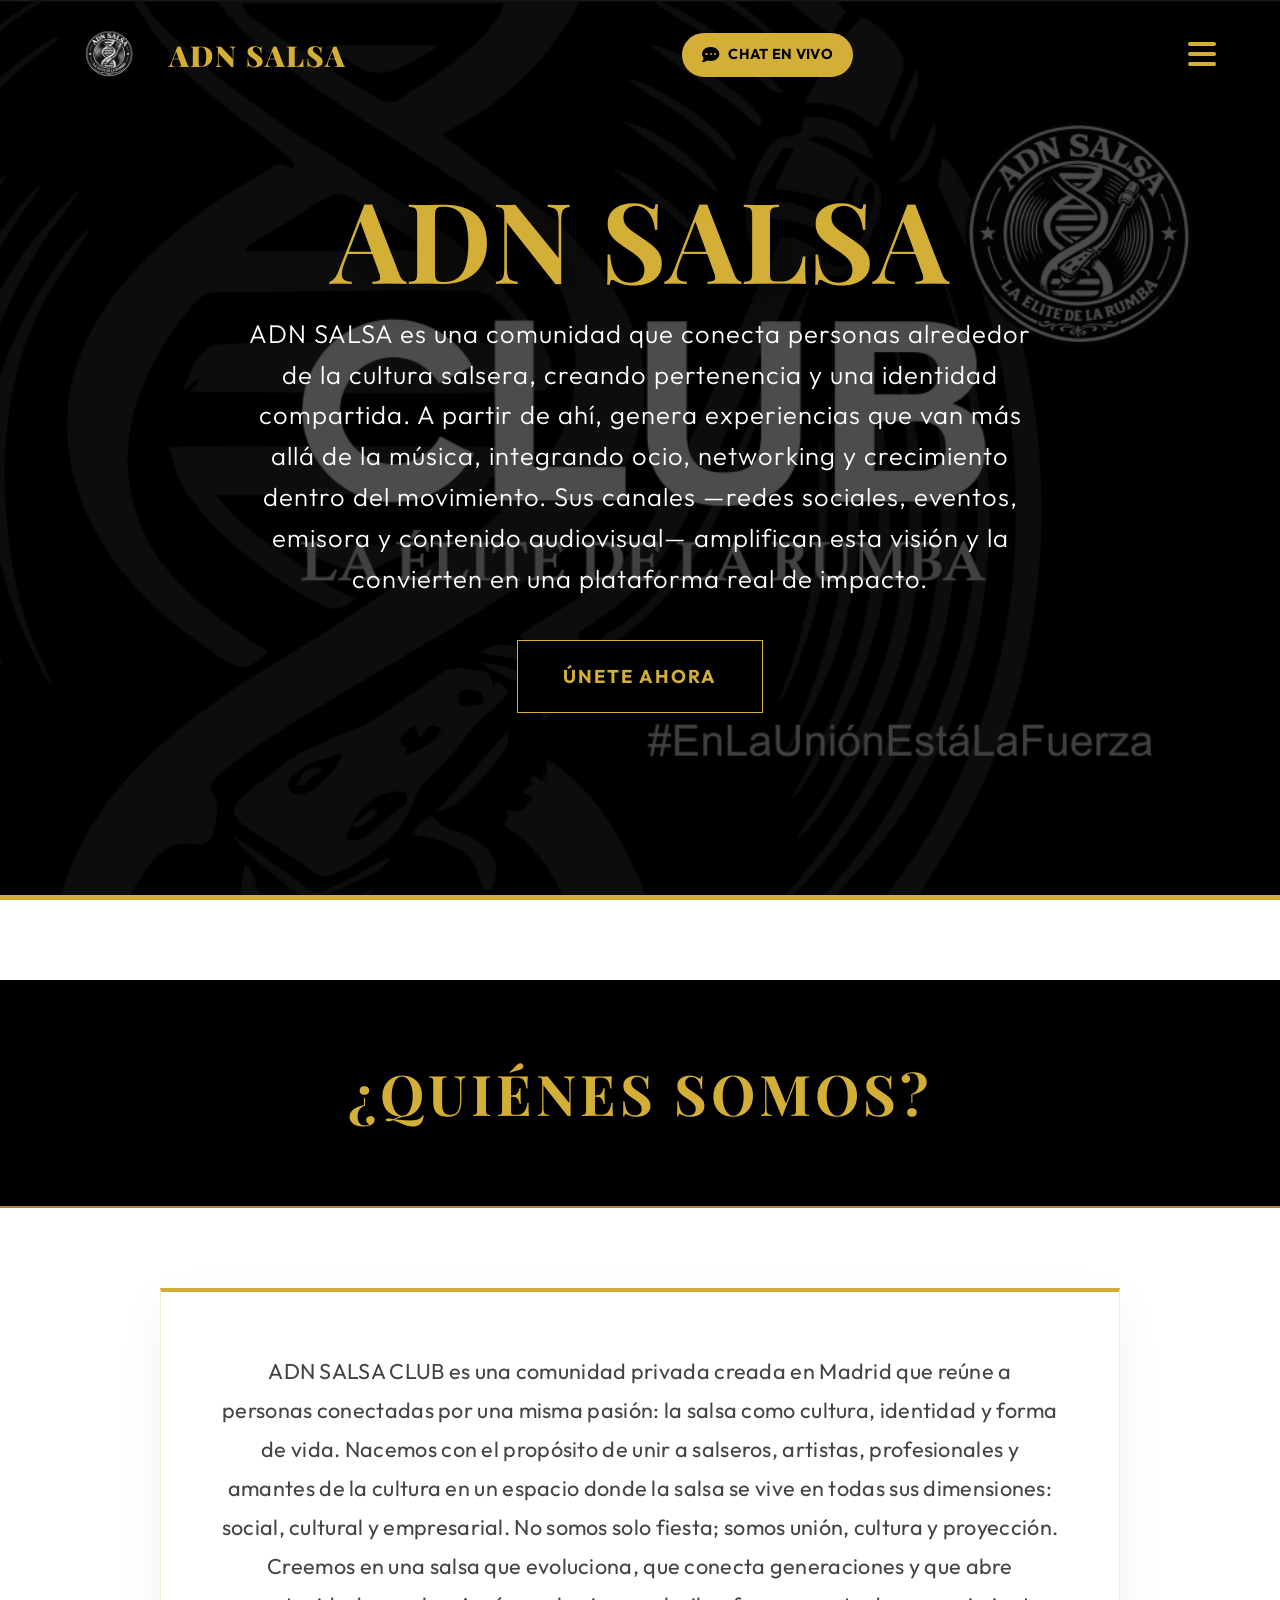
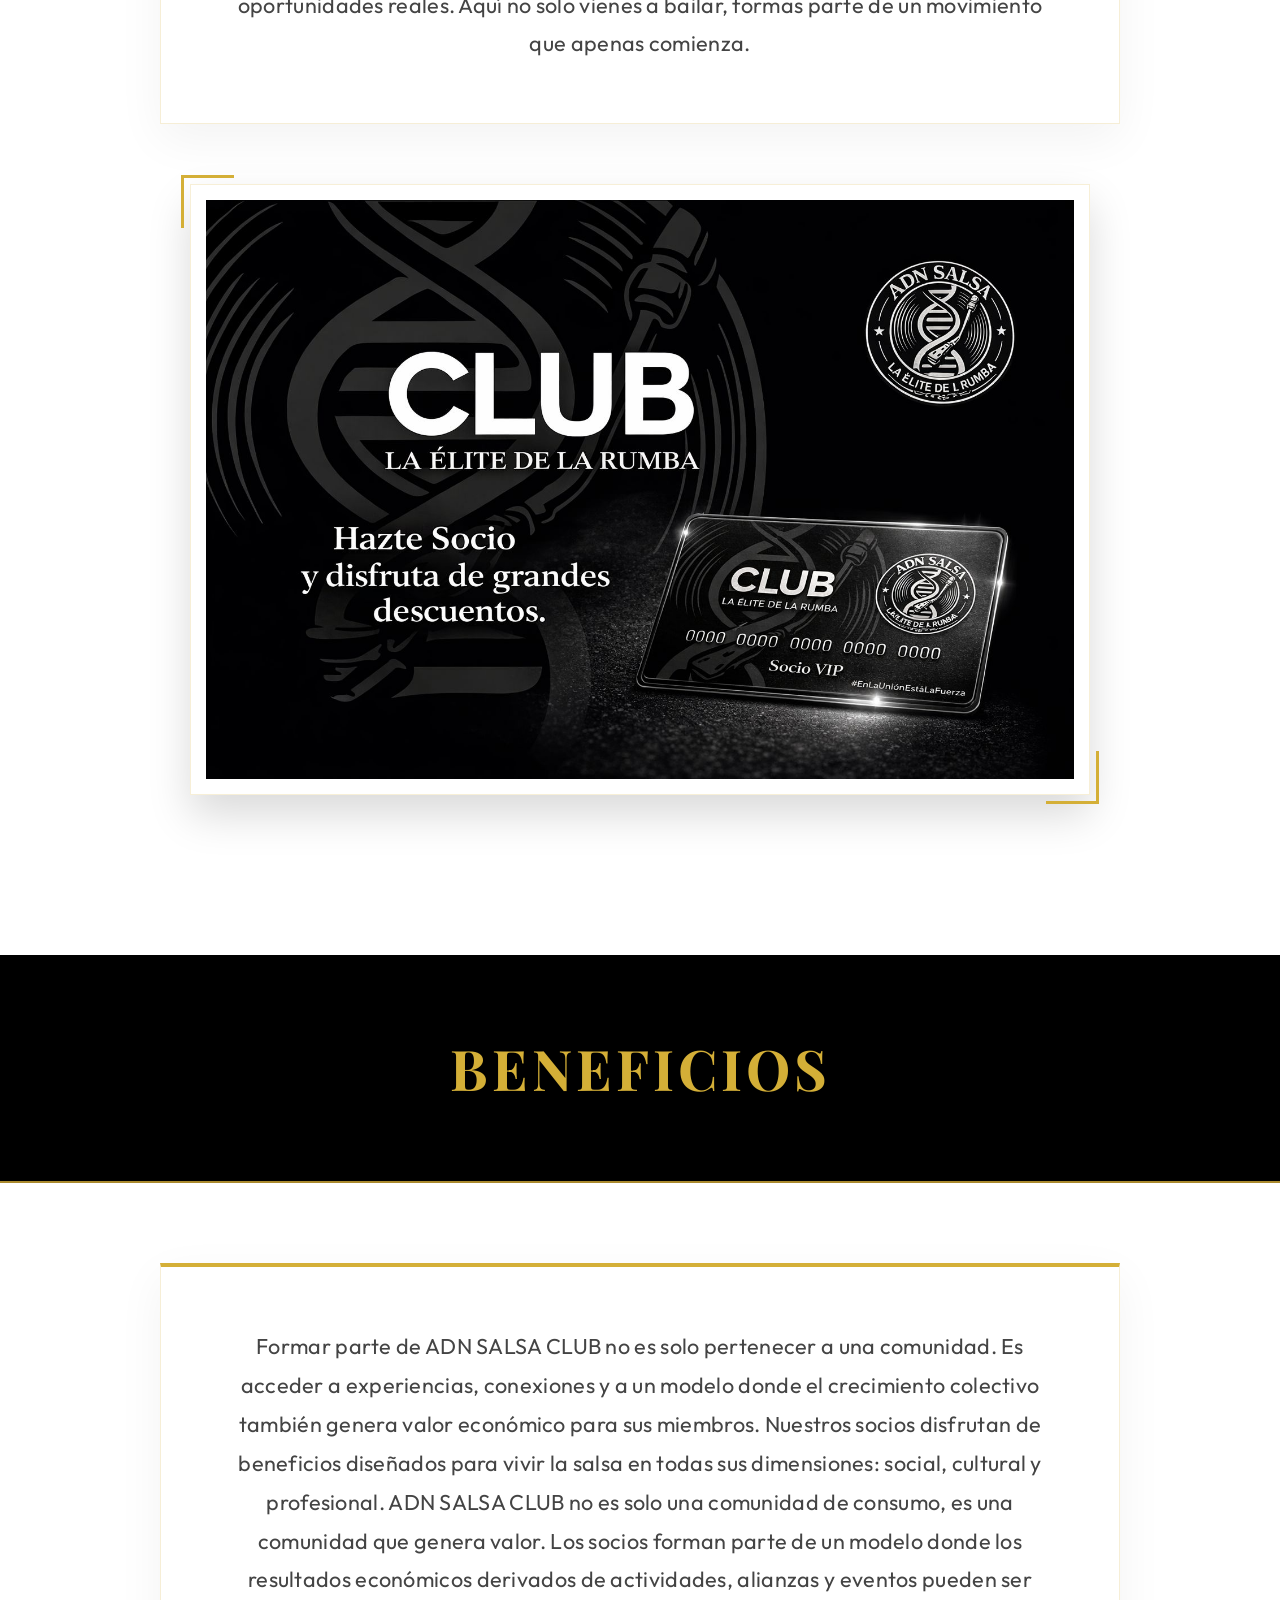
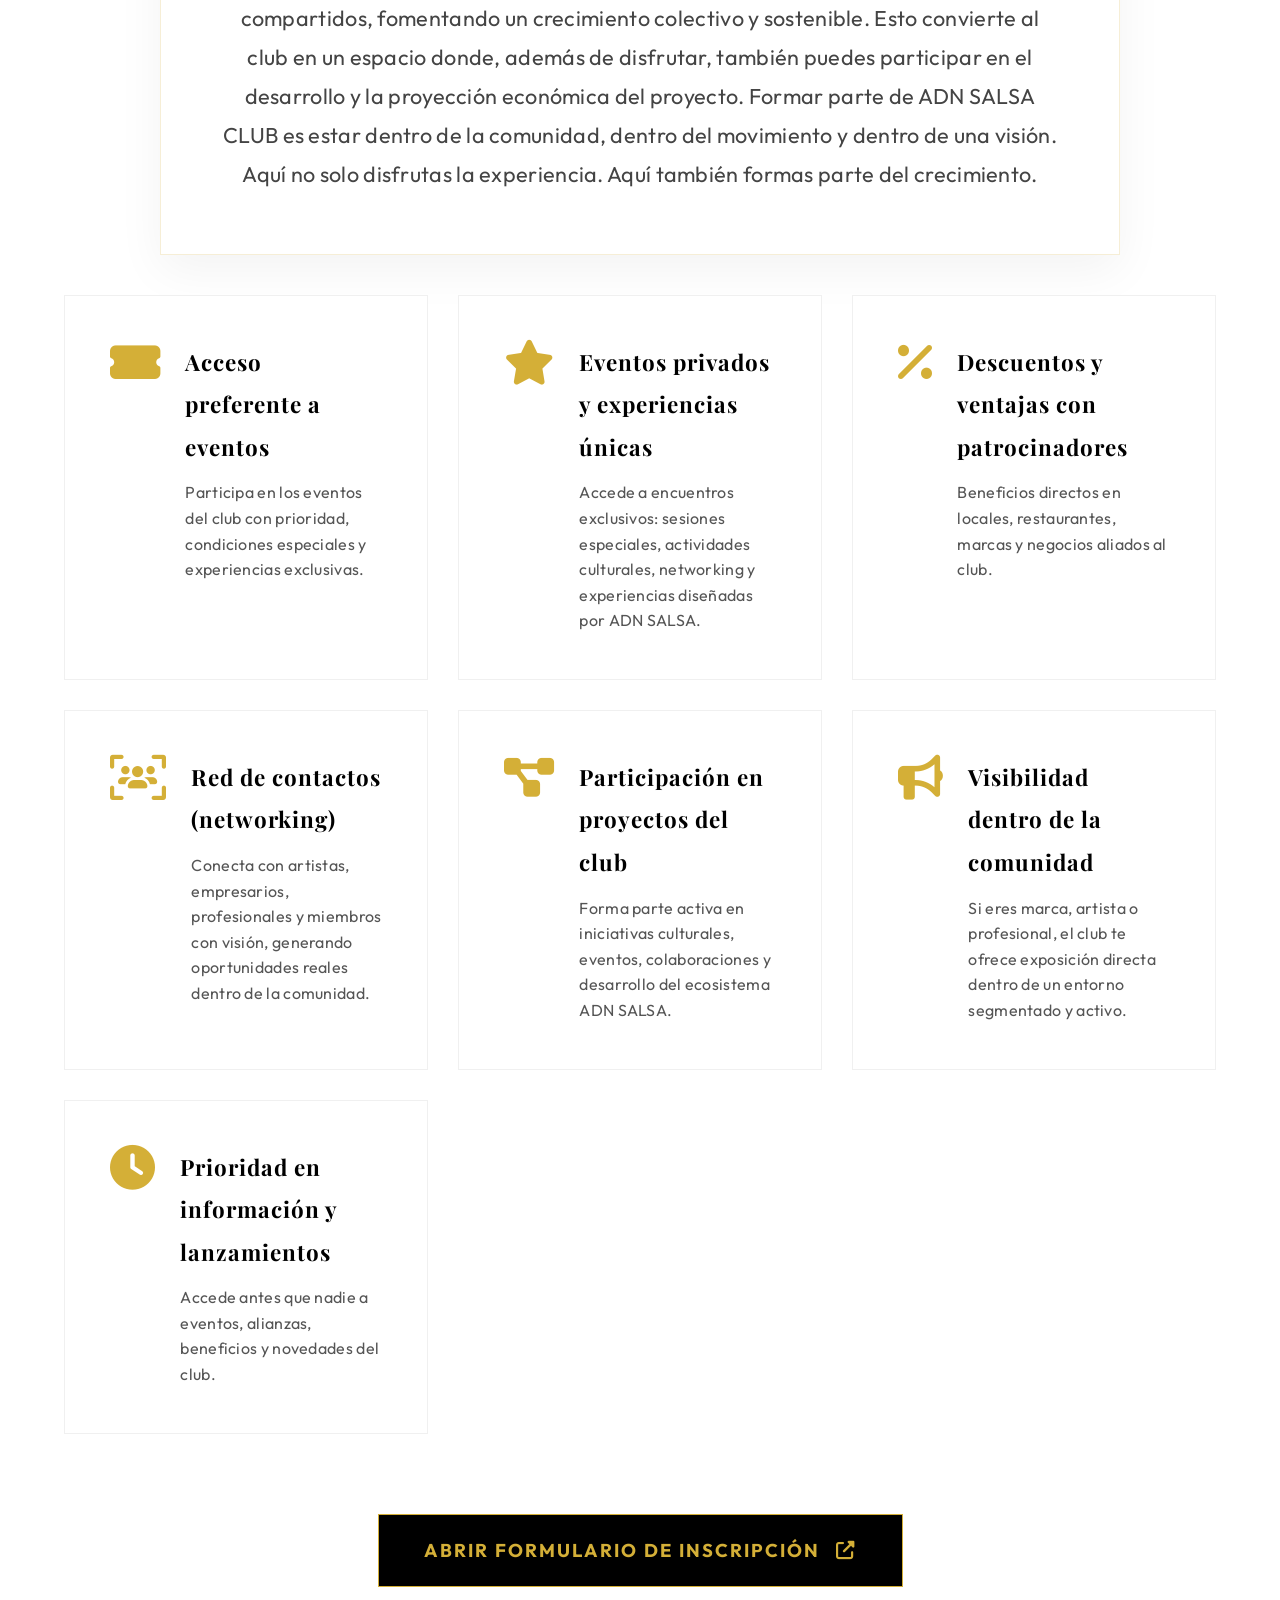
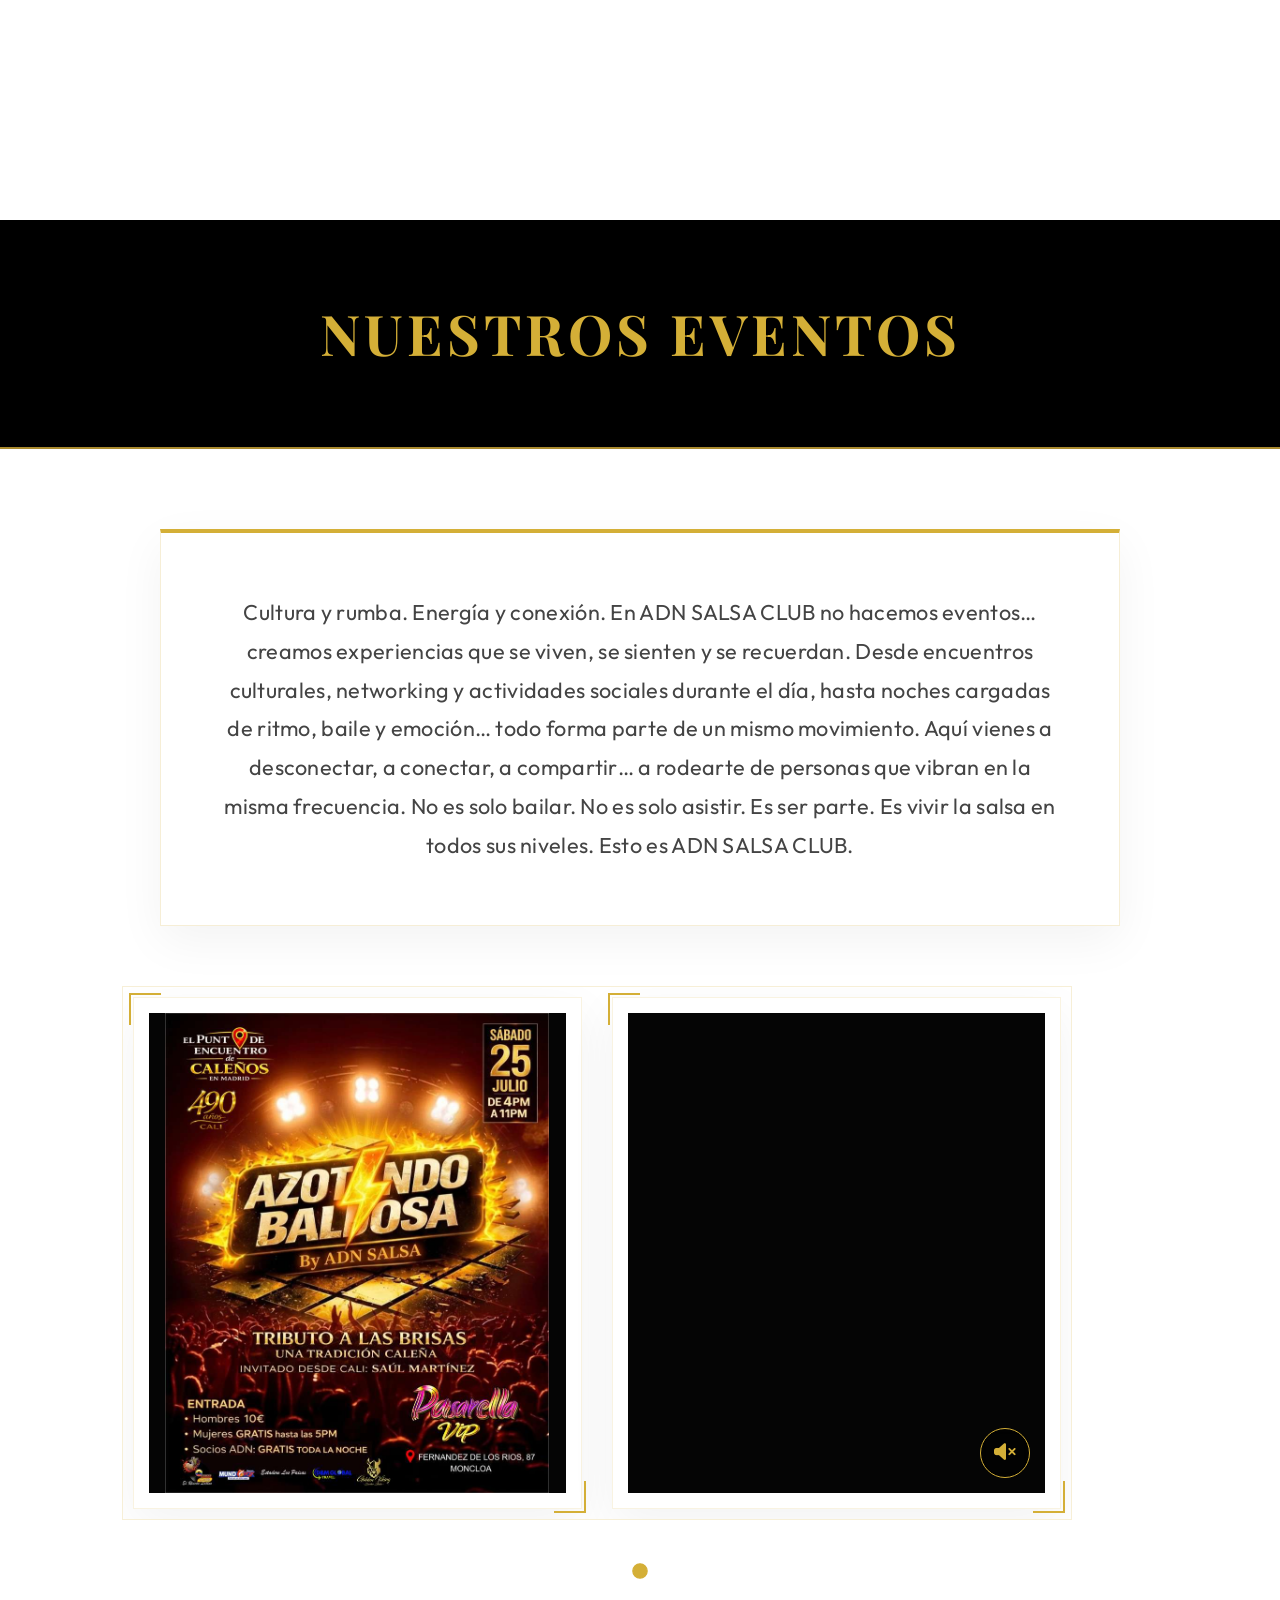
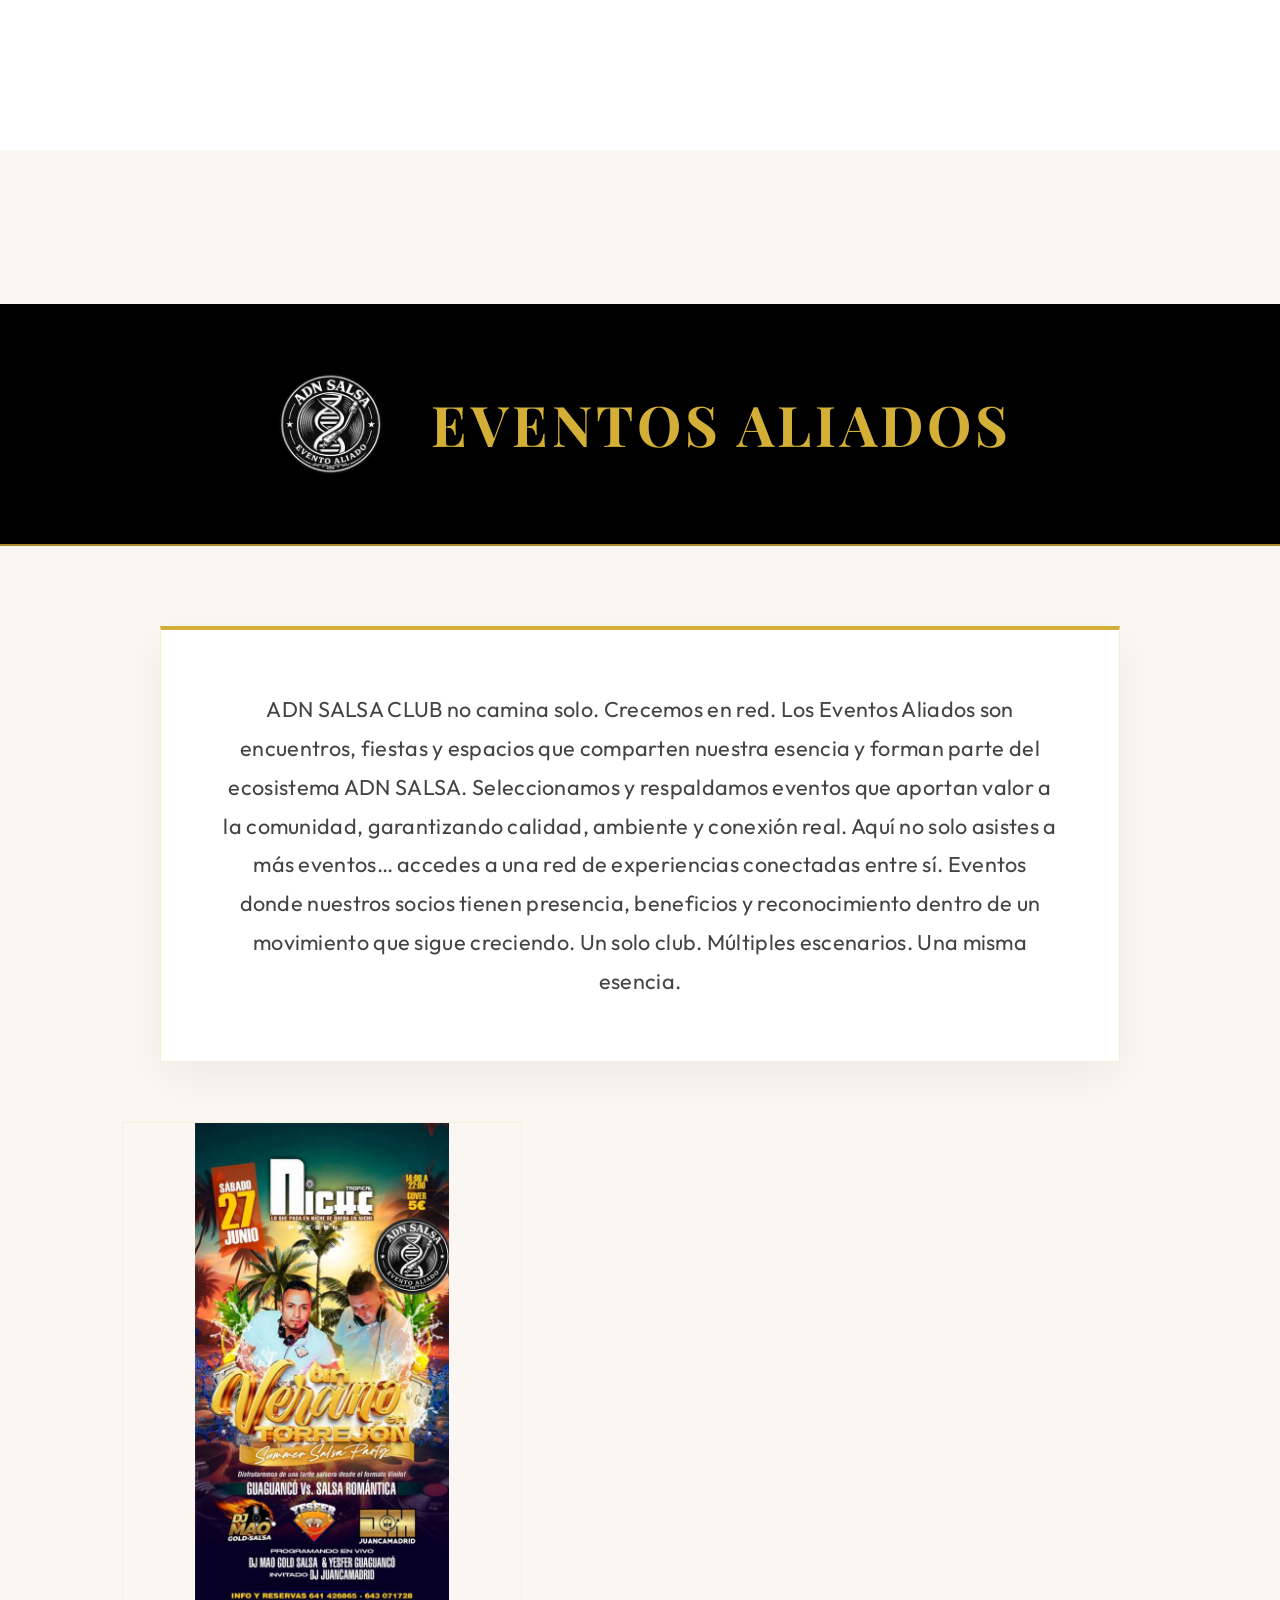
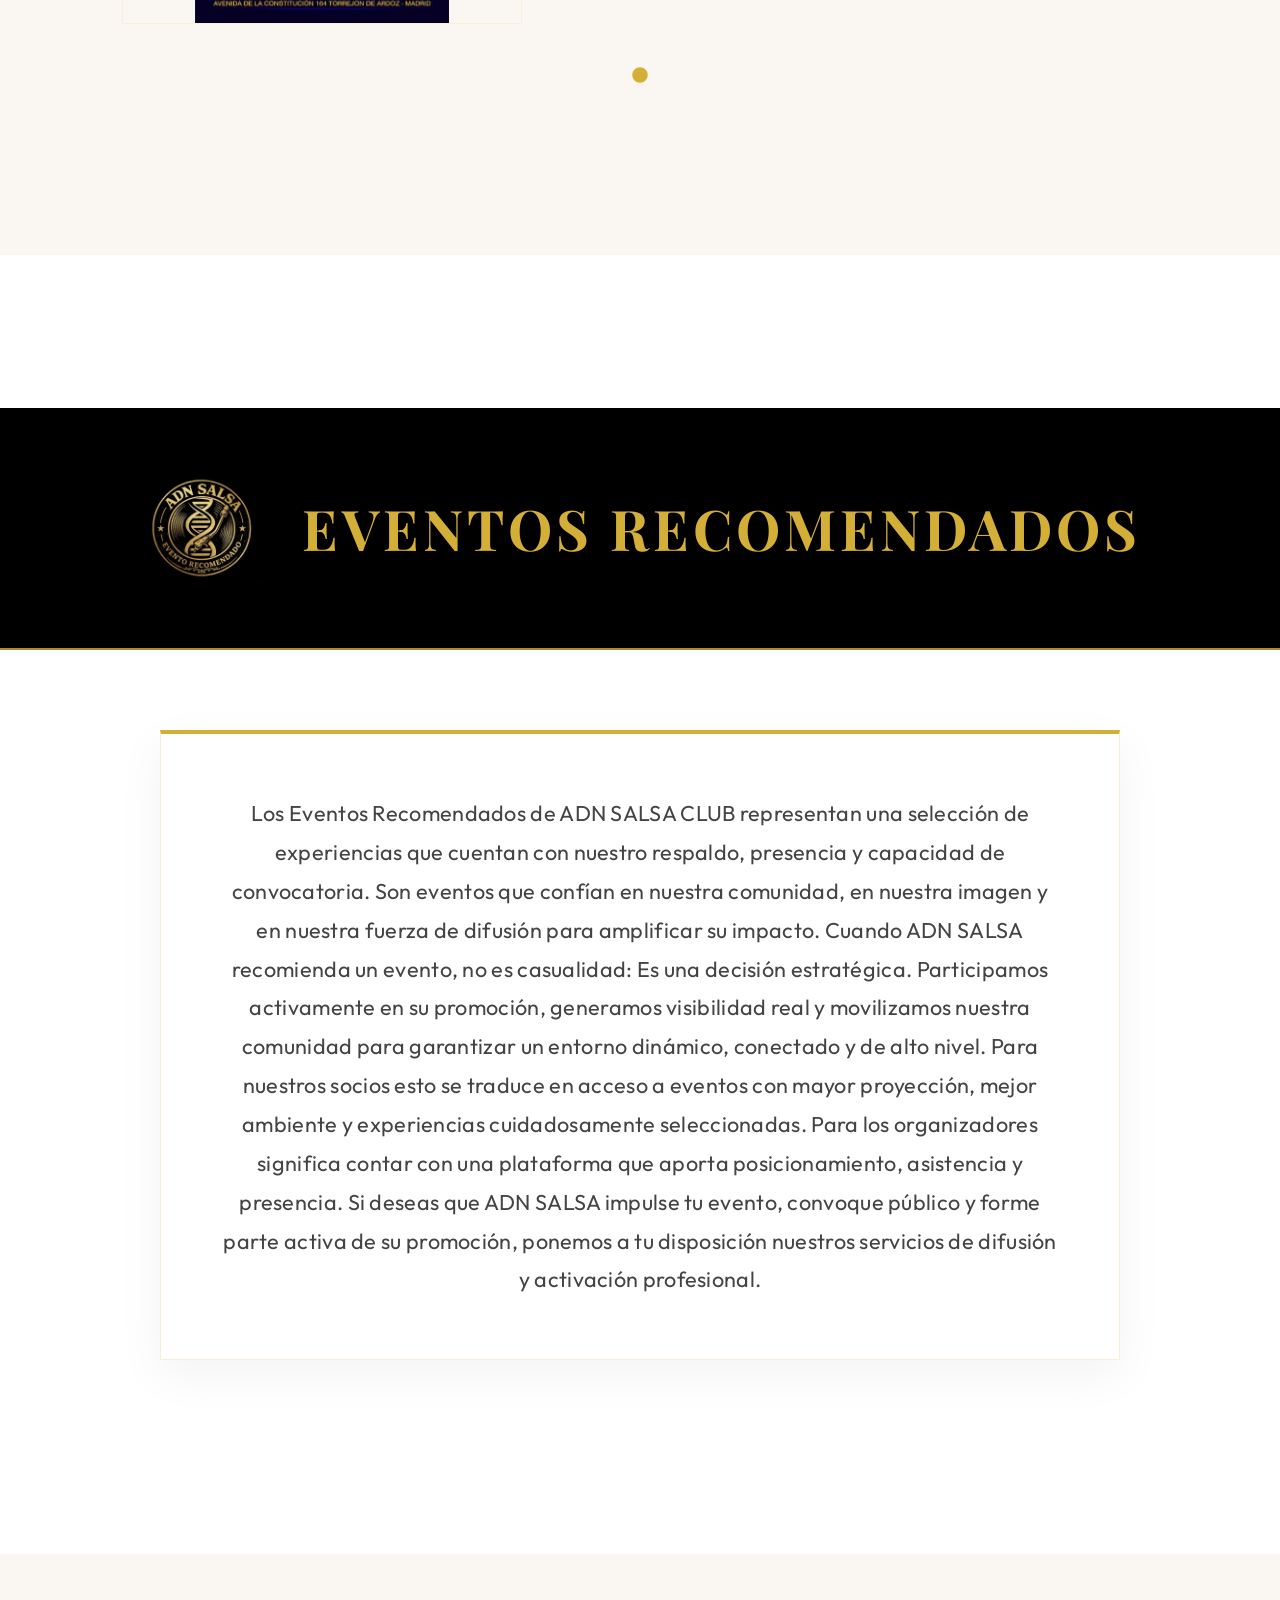
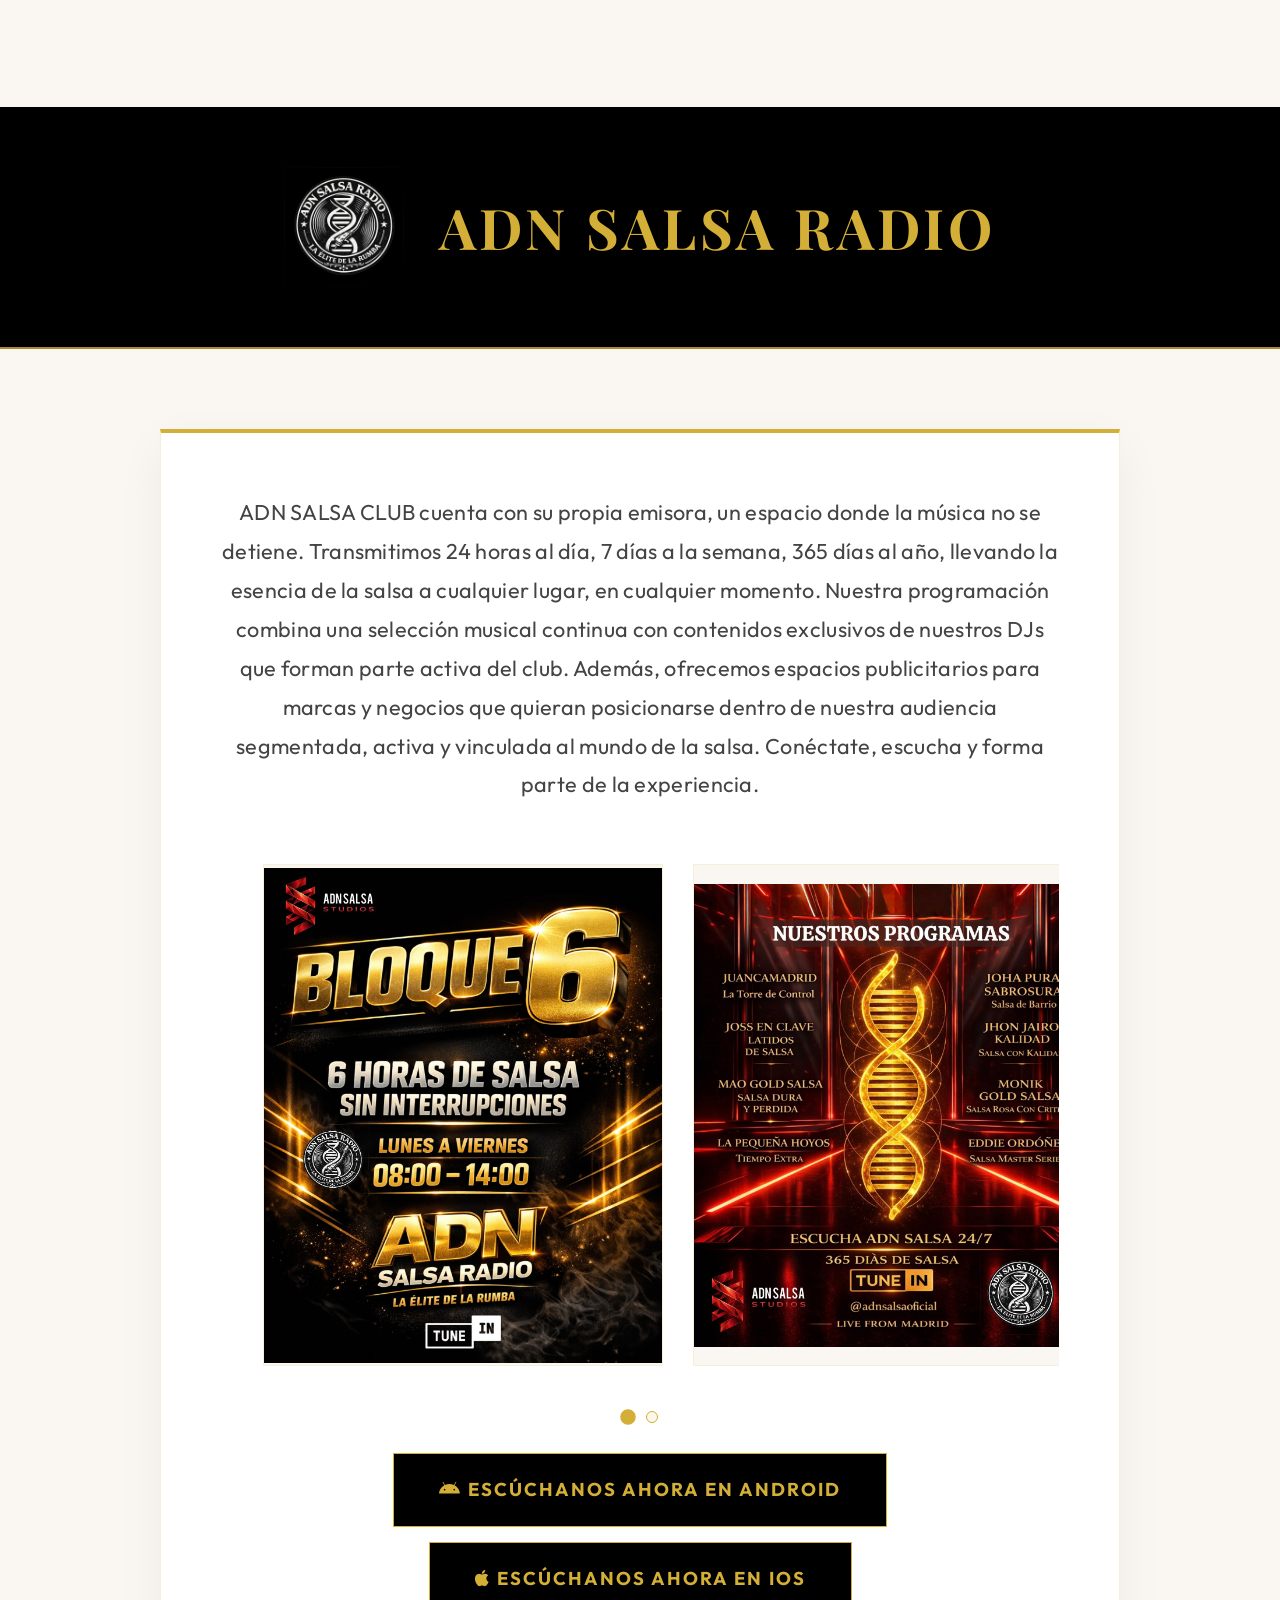
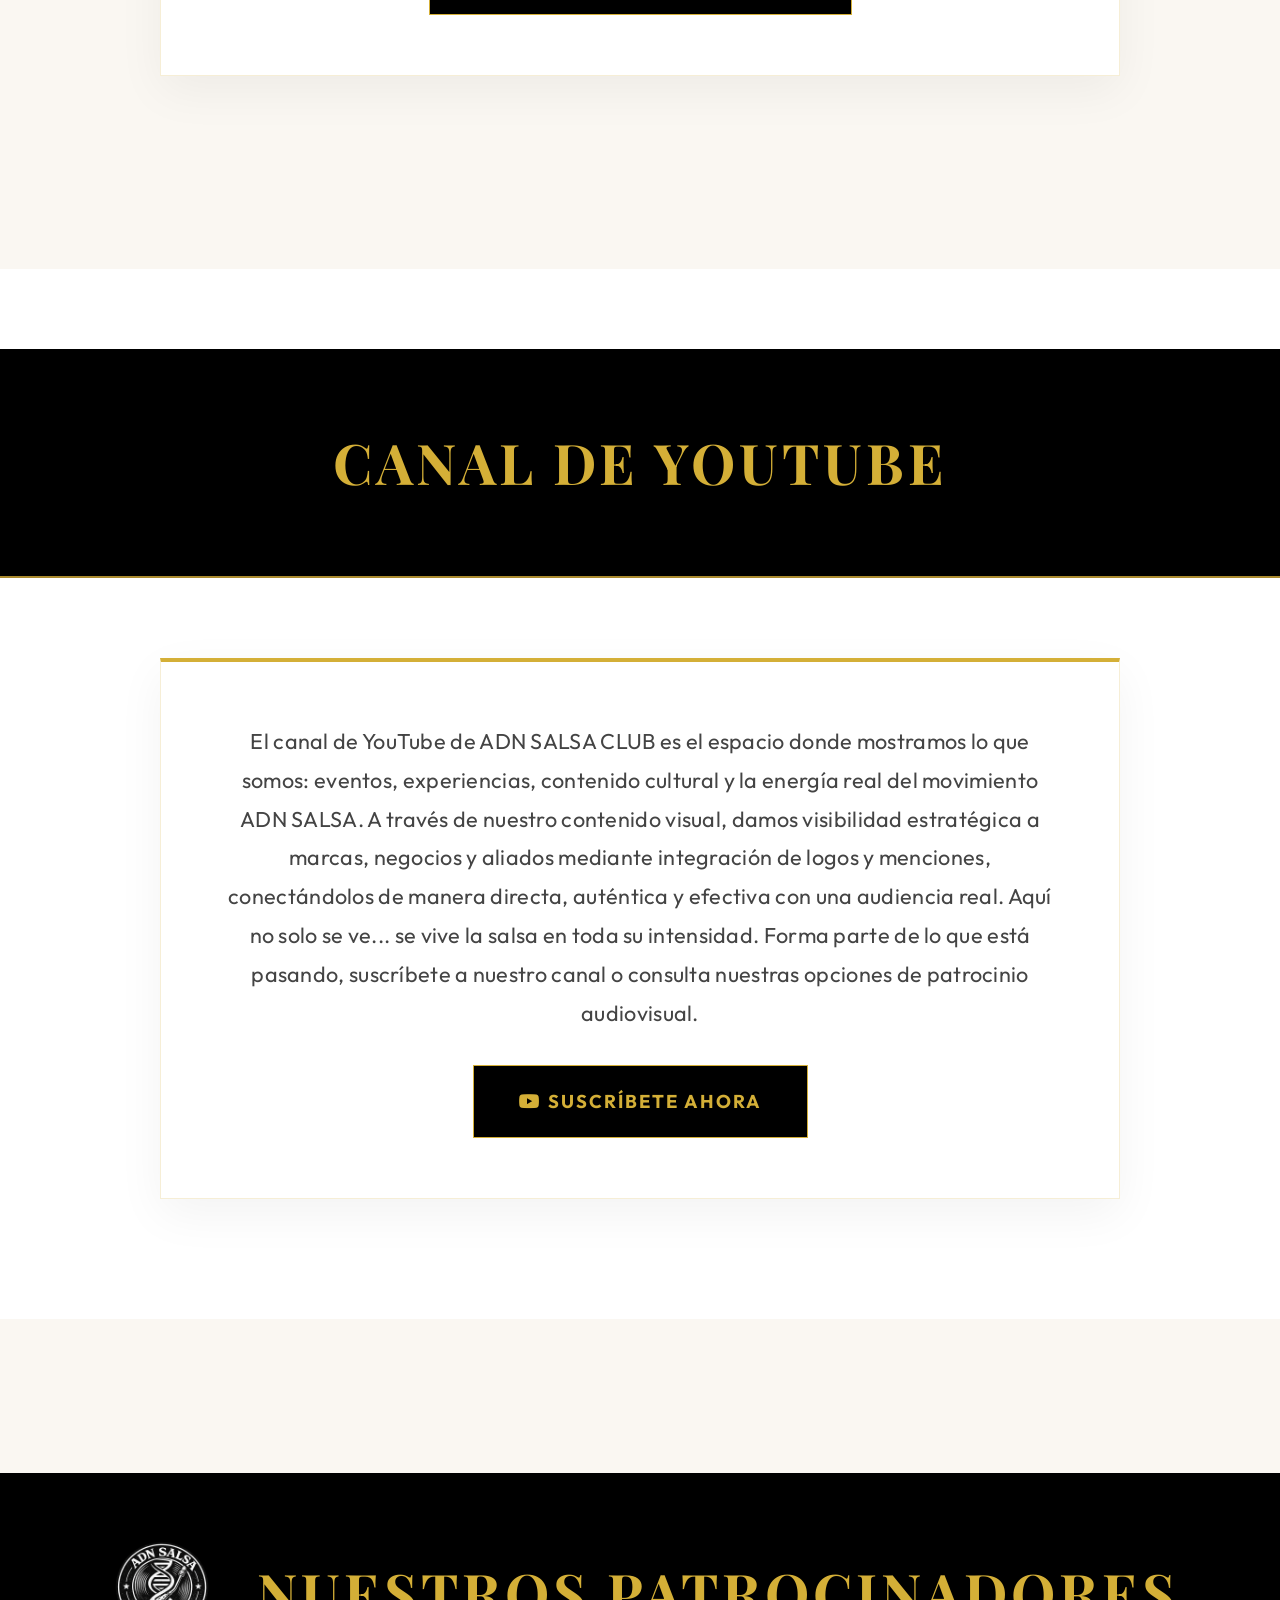
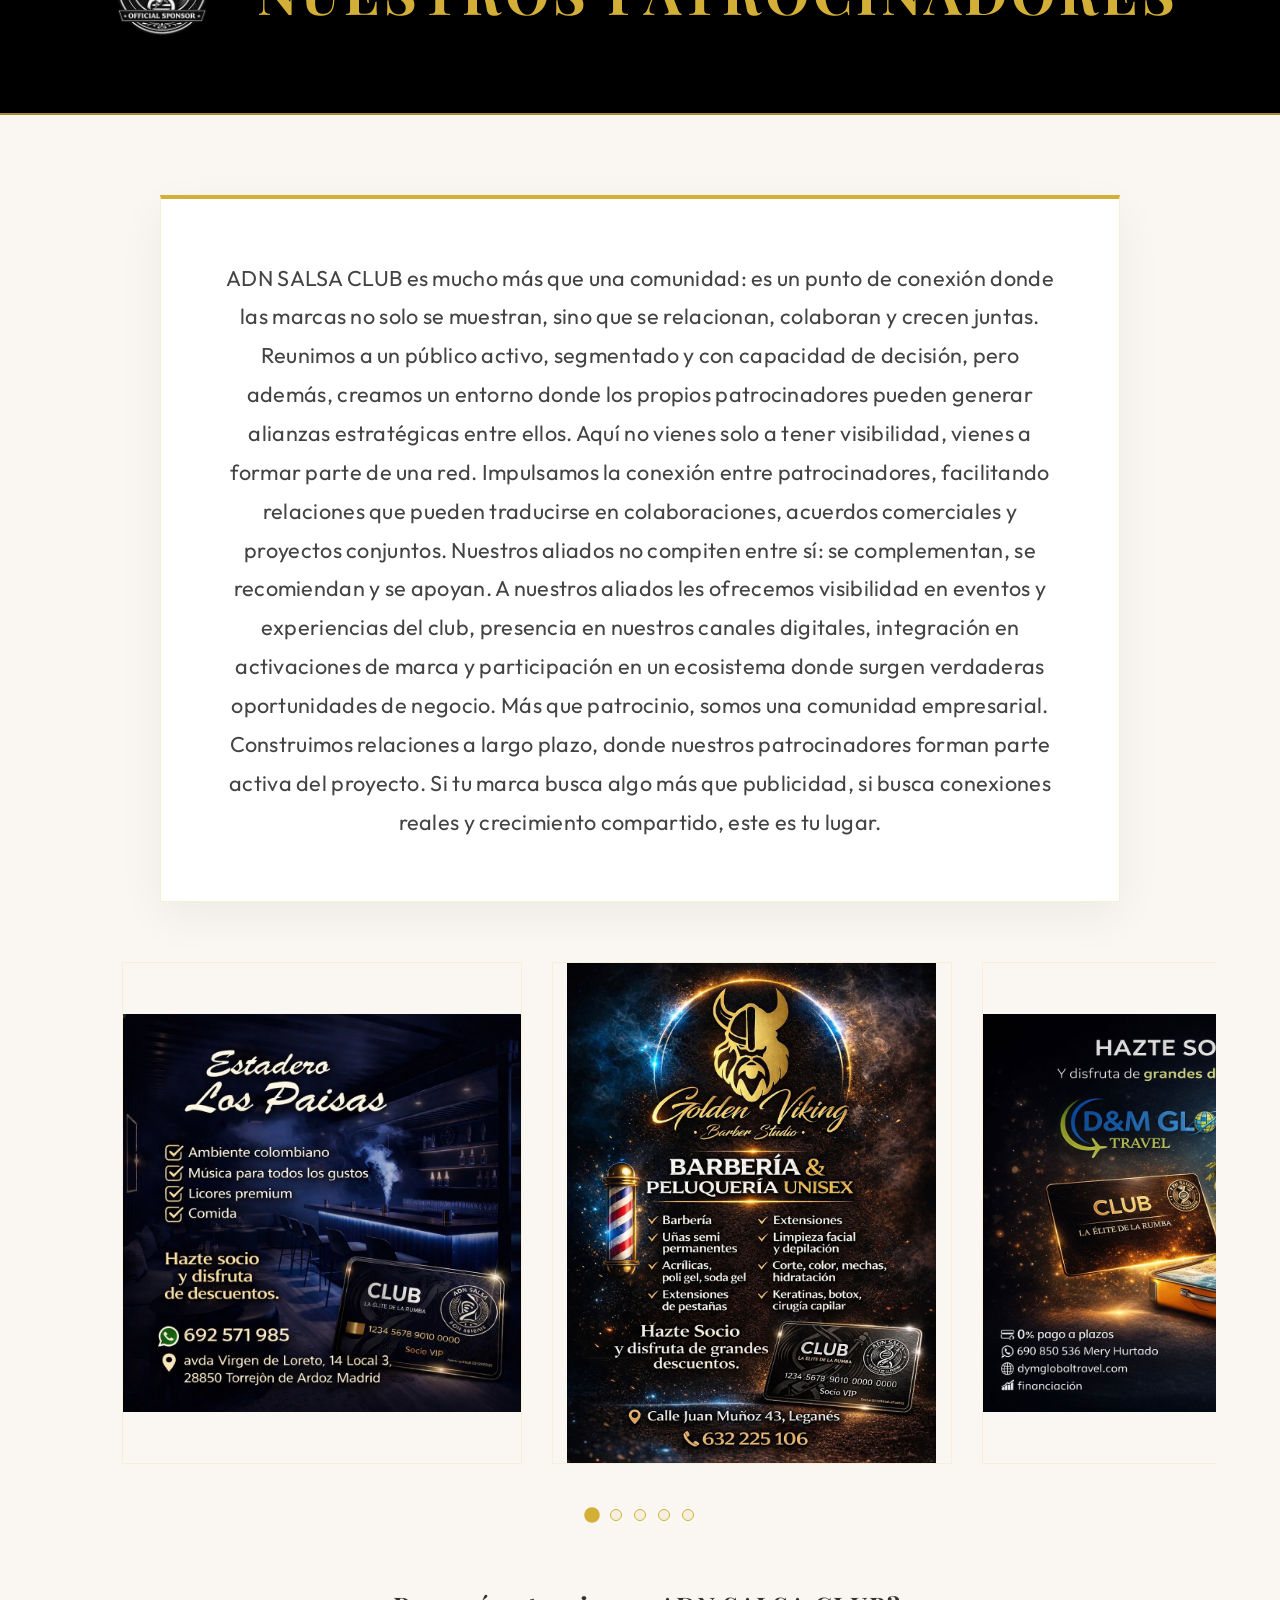
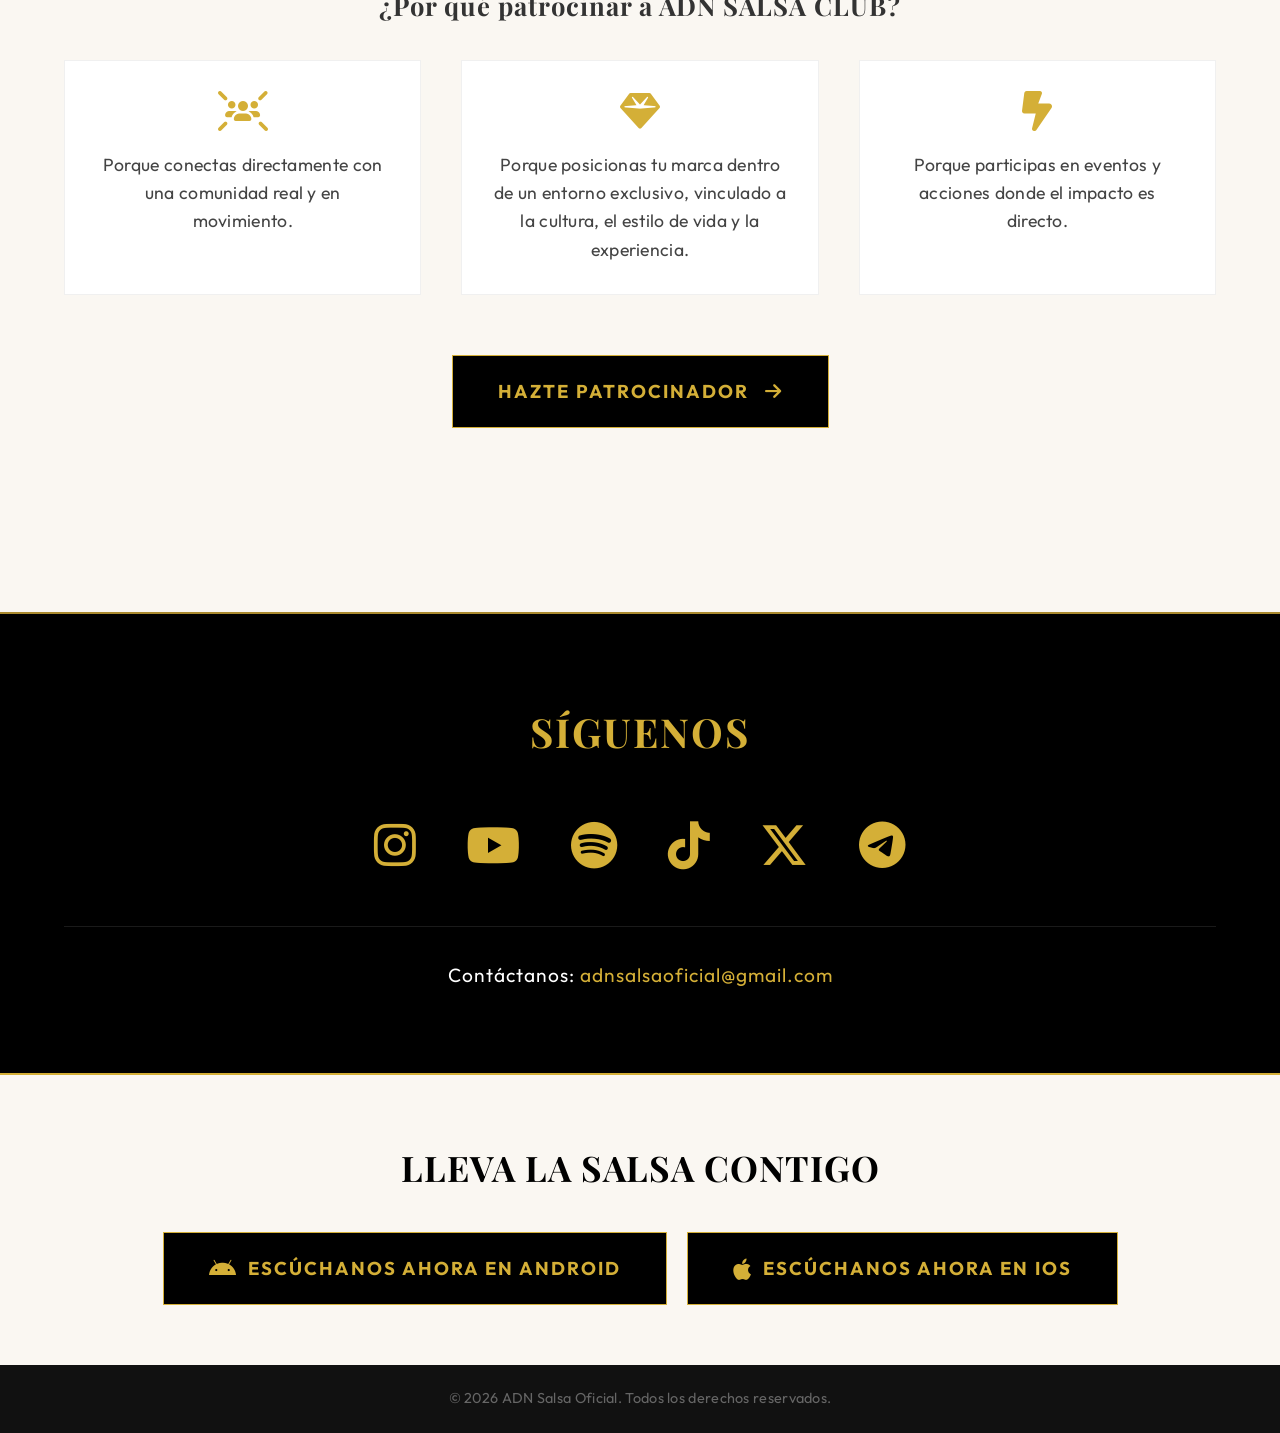
==== commit ba4f5b86: "Cambio_1 17-06-2026 cambio" ====
--- a/index.html
+++ b/index.html
@@ -5,14 +5,16 @@
     <meta charset="UTF-8">
     <meta name="viewport" content="width=device-width, initial-scale=1.0">
     <meta name="referrer" content="strict-origin-when-cross-origin">
-    <meta name="description" content="ADN SALSA CLUB: Comunidad privada en Madrid que conecta personas a través de la cultura salsera. Eventos, networking, emisora y experiencias exclusivas.">
+    <meta name="description"
+        content="ADN SALSA CLUB: Comunidad privada en Madrid que conecta personas a través de la cultura salsera. Eventos, networking, emisora y experiencias exclusivas.">
     <title>ADN Salsa Oficial | Siente el Ritmo</title>
-    
+
     <!-- Social Media Tags (Open Graph) -->
     <meta property="og:title" content="ADN Salsa Oficial | Siente el Ritmo">
-    <meta property="og:description" content="Únete a la comunidad de salsa más grande de Madrid. Eventos, cultura, identidad y networking.">
+    <meta property="og:description"
+        content="Únete a la comunidad de salsa más grande de Madrid. Eventos, cultura, identidad y networking.">
     <meta property="og:image" content="images/ADNsalsa_logo.PNG">
-    <meta property="og:url" content="https://adnsalsaoficial.com">
+    <meta property="og:url" content="https://adnsalsaoficial.club">
     <meta property="og:type" content="website">
 
     <!-- Twitter Card Tags -->
@@ -21,16 +23,16 @@
     <meta name="twitter:description" content="Conecta con la cultura salsera en Madrid.">
     <meta name="twitter:image" content="images/ADNsalsa_logo.PNG">
 
-    <link rel="canonical" href="https://adnsalsaoficial.com">
+    <link rel="canonical" href="https://adnsalsaoficial.club">
     <link rel="icon" type="image/png" href="images/ADNsalsa_logo.PNG">
-    
+
     <!-- Performance: Preconnect to CDNs -->
     <link rel="preconnect" href="https://fonts.googleapis.com">
     <link rel="preconnect" href="https://fonts.gstatic.com" crossorigin>
     <link rel="preconnect" href="https://cdnjs.cloudflare.com">
 
     <link rel="stylesheet" href="styles.css">
-    <link rel="stylesheet" href="https://cdnjs.cloudflare.com/ajax/libs/font-awesome/6.4.0/css/all.min.css">
+    <link rel="stylesheet" href="https://cdnjs.cloudflare.com/ajax/libs/font-awesome/6.6.0/css/all.min.css">
 </head>
 
 <body>
@@ -42,6 +44,17 @@
                     <img src="images/ADNsalsa_logo.PNG" alt="ADN Salsa Logo" class="logo-img">
                     <span>ADN SALSA</span>
                 </div>
+
+                <!-- Chat en Vivo Integrado y Centrado -->
+                <a href="https://t.me/adnsalsaenvivo" target="_blank"
+                    style="background-color: var(--primary); color: var(--dark); padding: 6px 18px; border-radius: 25px; border: 2px solid var(--primary); font-weight: bold; text-decoration: none; font-size: 0.9rem; display: flex; align-items: center; gap: 8px; transition: all 0.3s ease; text-transform: uppercase;"
+                    onmouseover="this.style.backgroundColor='transparent'; this.style.color='var(--primary)';"
+                    onmouseout="this.style.backgroundColor='var(--primary)'; this.style.color='var(--dark)';"
+                    aria-label="Chat en vivo">
+                    <i class="fas fa-comment-dots" style="font-size: 1.1rem;"></i> <span class="hide-mobile">CHAT EN
+                        VIVO</span>
+                </a>
+
                 <button class="mobile-nav-toggle" aria-label="Abrir menú">
                     <i class="fas fa-bars"></i>
                 </button>
@@ -216,10 +229,12 @@
                     <div class="carousel-item">
                         <div class="video-card" id="video-card-1">
                             <div class="event-item-frame">
-                                <img src="images/nuestros_eventos/nues_even_img1.jpeg" alt="Nuestros Eventos de Salsa en vivo" loading="lazy">
+                                <img src="images/nuestros_eventos/nues_even_img1.jpeg"
+                                    alt="Nuestros Eventos de Salsa en vivo" loading="lazy">
                             </div>
                             <div class="event-item-frame">
-                                <video src="images/nuestros_eventos/nues_even_vid1.mp4" loop playsinline webkit-playsinline muted autoplay loading="lazy"></video>
+                                <video src="images/nuestros_eventos/nues_even_vid1.mp4" loop playsinline
+                                    webkit-playsinline muted autoplay loading="lazy"></video>
                                 <button class="video-mute-toggle" aria-label="Activar sonido">
                                     <i class="fas fa-volume-mute"></i>
                                 </button>
@@ -315,15 +330,25 @@
                 <div class="carousel-container">
                     <div class="carousel-track" id="track-emisora">
                         <div class="carousel-item">
-                            <img src="images/emisora/emisora_img1.jpeg" alt="ADN Salsa Radio Online" loading="lazy">
+                            <img src="images/emisora/emisora_img2.jpeg" alt="ADN Salsa Radio Online" loading="lazy">
                         </div>
-                    </div>
+                        <div class="carousel-item">
+                            <img src="images/emisora/emisora_img3.jpeg" alt="ADN Salsa Radio Online" loading="lazy">
+                        </div>
+                    </div>
+
                     <div class="carousel-dots" id="dots-emisora"></div>
                 </div>
 
-                <div style="text-align: center; margin-top: 30px;">
-                    <a href="https://tunein.com/radio/ADN-SALSA-RADIO-s354577/" target="_blank" class="btn btn-primary">
-                        <i class="fas fa-play"></i> ESCUCHAR AHORA EN TUNEIN
+                <div
+                    style="text-align: center; margin-top: 30px; display: flex; justify-content: center; gap: 15px; flex-wrap: wrap;">
+                    <a href="https://play.google.com/store/apps/details?id=com.radioapp.adnsalsa&hl=es_419"
+                        target="_blank" class="btn btn-primary">
+                        <i class="fab fa-android"></i> ESCÚCHANOS AHORA EN ANDROID
+                    </a>
+                    <a href="https://apps.apple.com/co/app/adn-salsa-radio/id6774755045" target="_blank"
+                        class="btn btn-primary">
+                        <i class="fab fa-apple"></i> ESCÚCHANOS AHORA EN IOS
                     </a>
                 </div>
             </div>
@@ -387,10 +412,12 @@
             <div class="carousel-container reveal">
                 <div class="carousel-track" id="track-patrocinadores">
                     <div class="carousel-item">
-                        <img src="images/patrocinadores/esta_los_paisas.jpeg" alt="Patrocinador Esta los Paisas" loading="lazy">
+                        <img src="images/patrocinadores/esta_los_paisas.jpeg" alt="Patrocinador Esta los Paisas"
+                            loading="lazy">
                     </div>
                     <div class="carousel-item">
-                        <img src="images/patrocinadores/golden_viking.jpeg" alt="Patrocinador Golden Viking" loading="lazy">
+                        <img src="images/patrocinadores/golden_viking.jpeg" alt="Patrocinador Golden Viking"
+                            loading="lazy">
                     </div>
                     <div class="carousel-item">
                         <img src="images/patrocinadores/haste_socio.jpeg" alt="Hazte Socio ADN Salsa" loading="lazy">
@@ -399,7 +426,8 @@
                         <img src="images/patrocinadores/mundo_fox.jpeg" alt="Patrocinador Mundo Fox" loading="lazy">
                     </div>
                     <div class="carousel-item">
-                        <img src="images/patrocinadores/rincon_latino.jpeg" alt="Patrocinador Rincon Latino" loading="lazy">
+                        <img src="images/patrocinadores/rincon_latino.jpeg" alt="Patrocinador Rincon Latino"
+                            loading="lazy">
                     </div>
                 </div>
                 <div class="carousel-dots" id="dots-patrocinadores"></div>
@@ -427,7 +455,7 @@
             </div>
 
             <div style="text-align: center; margin-top: 50px; margin-bottom: 30px;">
-                <a href="#" class="btn btn-primary modal-trigger">
+                <a href="#" class="btn btn-primary contact-modal-trigger">
                     HAZTE PATROCINADOR <i class="fas fa-arrow-right" style="margin-left: 10px;"></i>
                 </a>
             </div>
@@ -451,6 +479,10 @@
                     aria-label="Spotify"><i class="fab fa-spotify" style="font-size: 3rem;"></i></a>
                 <a href="https://www.tiktok.com/@adnsalsaoficial?_r=1&_t=ZS-959fMCPkSSz" target="_blank"
                     class="social-link" aria-label="TikTok"><i class="fab fa-tiktok" style="font-size: 3rem;"></i></a>
+                <a href="https://x.com/adnsalsaoficial" target="_blank" class="social-link" aria-label="X (Twitter)"><i
+                        class="fab fa-x-twitter" style="font-size: 3rem;"></i></a>
+                <a href="https://t.me/adnsalsaenvivo" target="_blank" class="social-link" aria-label="Telegram"><i
+                        class="fab fa-telegram" style="font-size: 3rem;"></i></a>
             </div>
 
             <div
@@ -458,6 +490,25 @@
                 <p style="color: var(--white); font-size: 1.2rem; font-family: var(--font-body); letter-spacing: 1px;">
                     Contáctanos: <a href="mailto:adnsalsaoficial@gmail.com"
                         style="color: var(--primary); text-decoration: none;">adnsalsaoficial@gmail.com</a></p>
+            </div>
+        </div>
+    </section>
+
+    <!-- App Downloads Section -->
+    <section class="app-downloads bg-accent" style="padding: 60px 0; border-top: 2px solid var(--primary);">
+        <div class="container" style="text-align: center;">
+            <h2
+                style="font-family: var(--font-heading); font-size: 2.2rem; margin-bottom: 30px; color: var(--dark); text-transform: uppercase;">
+                Lleva la Salsa Contigo</h2>
+            <div style="display: flex; justify-content: center; gap: 20px; flex-wrap: wrap;">
+                <a href="https://play.google.com/store/apps/details?id=com.radioapp.adnsalsa&hl=es_419" target="_blank"
+                    class="btn btn-primary" style="display: flex; align-items: center; gap: 10px;">
+                    <i class="fab fa-android" style="font-size: 1.5rem;"></i> ESCÚCHANOS AHORA EN ANDROID
+                </a>
+                <a href="https://apps.apple.com/co/app/adn-salsa-radio/id6774755045" target="_blank"
+                    class="btn btn-primary" style="display: flex; align-items: center; gap: 10px;">
+                    <i class="fab fa-apple" style="font-size: 1.5rem;"></i> ESCÚCHANOS AHORA EN IOS
+                </a>
             </div>
         </div>
     </section>
@@ -519,6 +570,22 @@
         </div>
     </div>
 
+    <!-- CONTACT MODAL -->
+    <div id="contact-modal" class="modal-overlay">
+        <div class="modal-content"
+            style="max-width: 600px; padding: 20px; background: #000; border: 2px solid var(--primary);">
+            <span class="modal-close-icon" id="close-contact-modal">&times;</span>
+            <div class="modal-body">
+                <a href="https://mail.google.com/mail/?view=cm&fs=1&to=adnsalsaoficial@gmail.com" target="_blank">
+                    <img src="images/patrocinadores/Escribenos.jpeg" alt="Escribenos"
+                        style="width: 100%; height: auto; display: block; border-radius: 5px; cursor: pointer;">
+                </a>
+                <p style="margin-top: 15px; color: var(--primary); font-weight: bold;">Haz clic en la imagen para
+                    enviarnos un correo</p>
+            </div>
+        </div>
+    </div>
+
     <footer>
         <div class="container">
             <p>&copy; 2026 ADN Salsa Oficial. Todos los derechos reservados.</p>
--- a/styles.css
+++ b/styles.css
@@ -399,7 +399,8 @@
     width: 100%;
     height: 480px;
     display: block;
-    object-fit: cover;
+    object-fit: contain;
+    background-color: #050505; /* Black background for letterboxing */
     opacity: 1;
     position: relative; /* Ensure it stays in flow */
     pointer-events: auto; /* Ensure it responds to clicks/touches */
@@ -445,6 +446,8 @@
         height: 280px;
         width: 100%;
         max-width: 100%;
+        object-fit: contain;
+        background-color: #050505;
         -webkit-user-select: none;
         user-select: none;
         -webkit-touch-callout: none;
@@ -683,7 +686,7 @@
     width: 100%;
     height: auto;
     display: block;
-    object-fit: cover;
+    object-fit: contain;
     filter: grayscale(20%);
     transition: var(--transition);
 }
